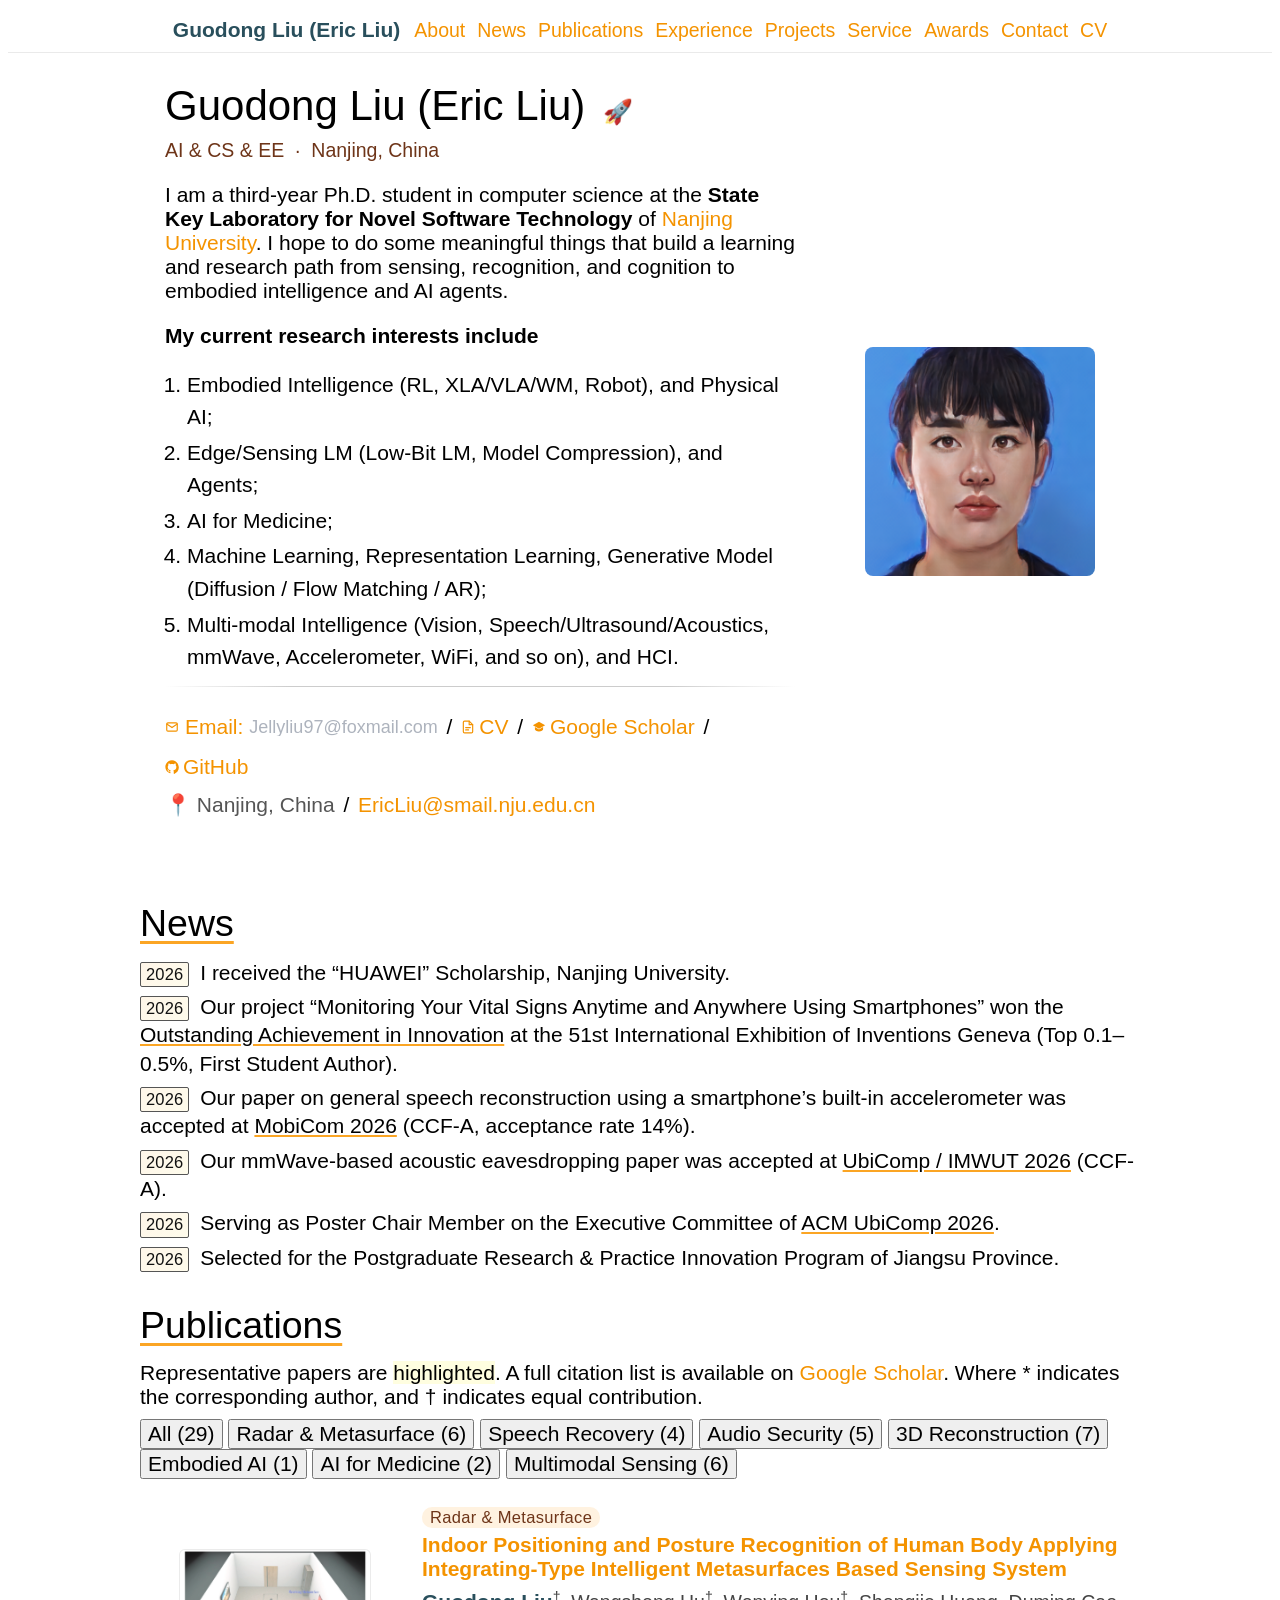
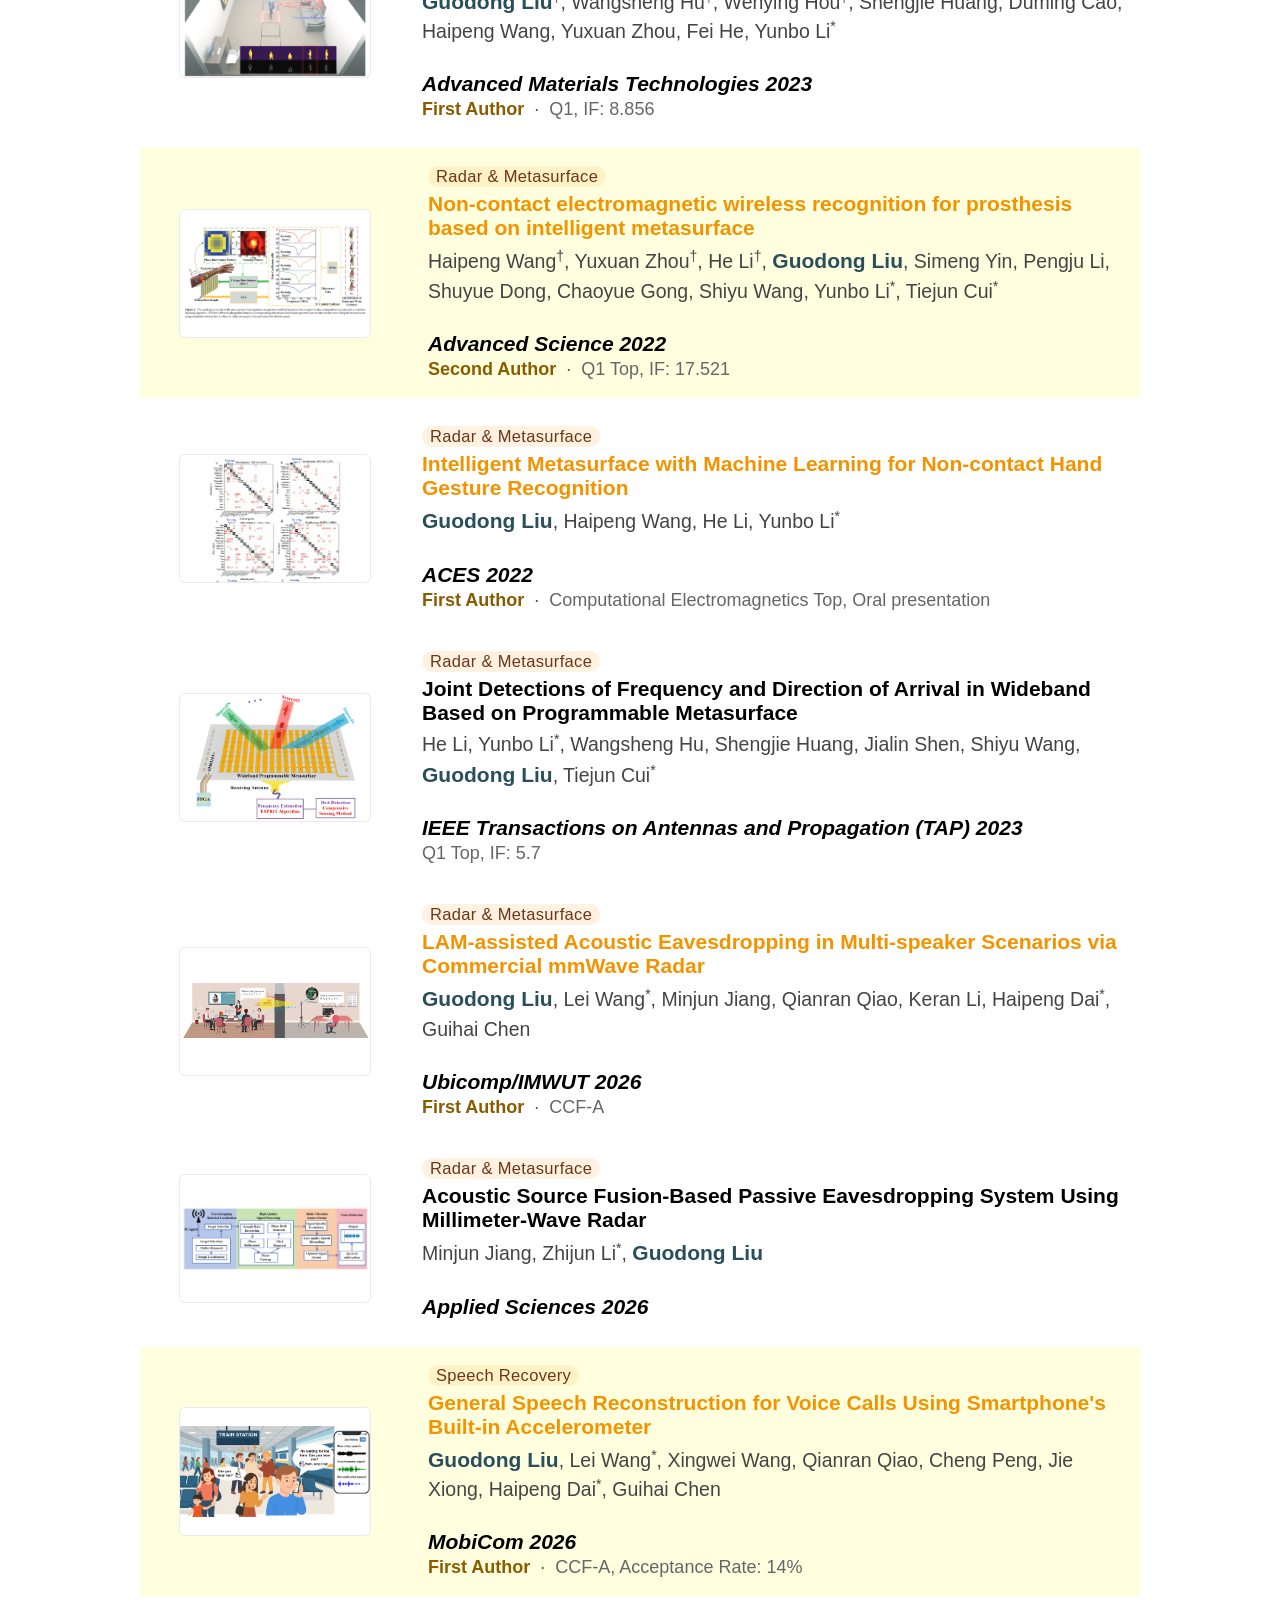
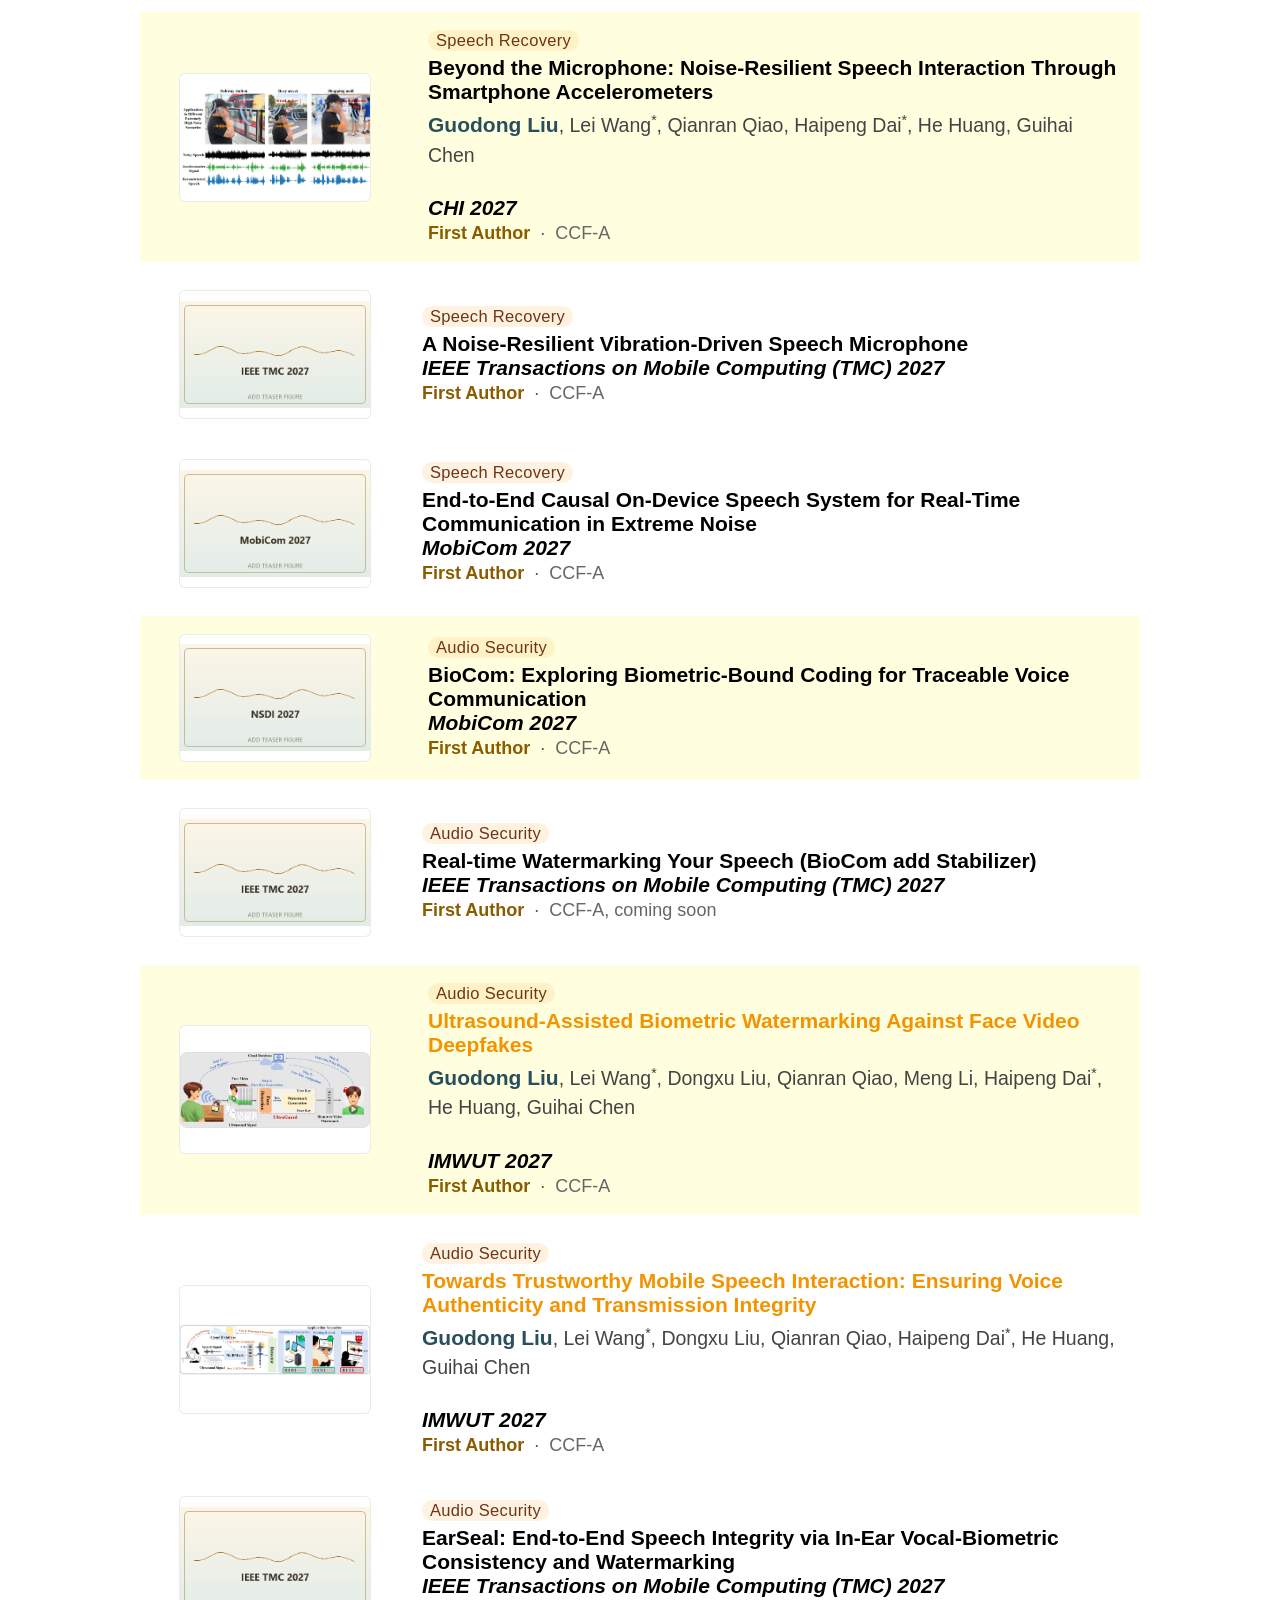
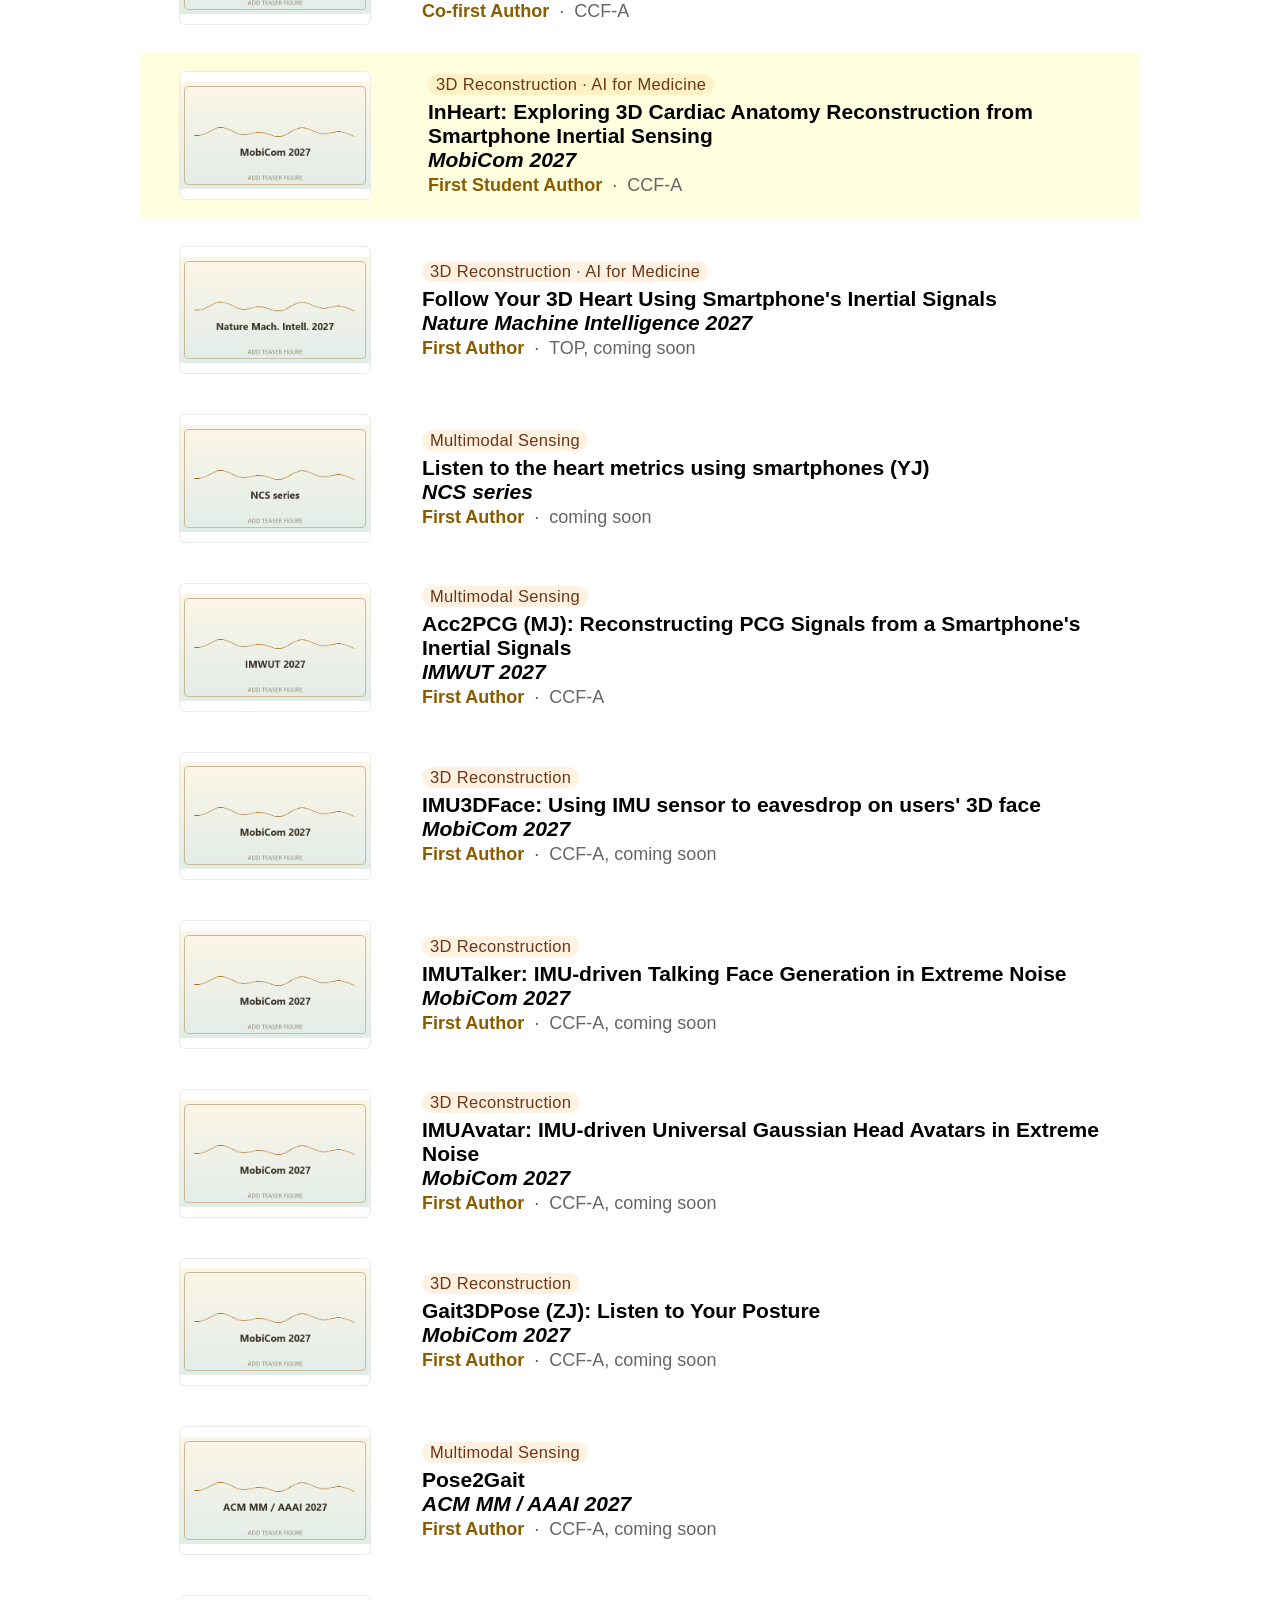
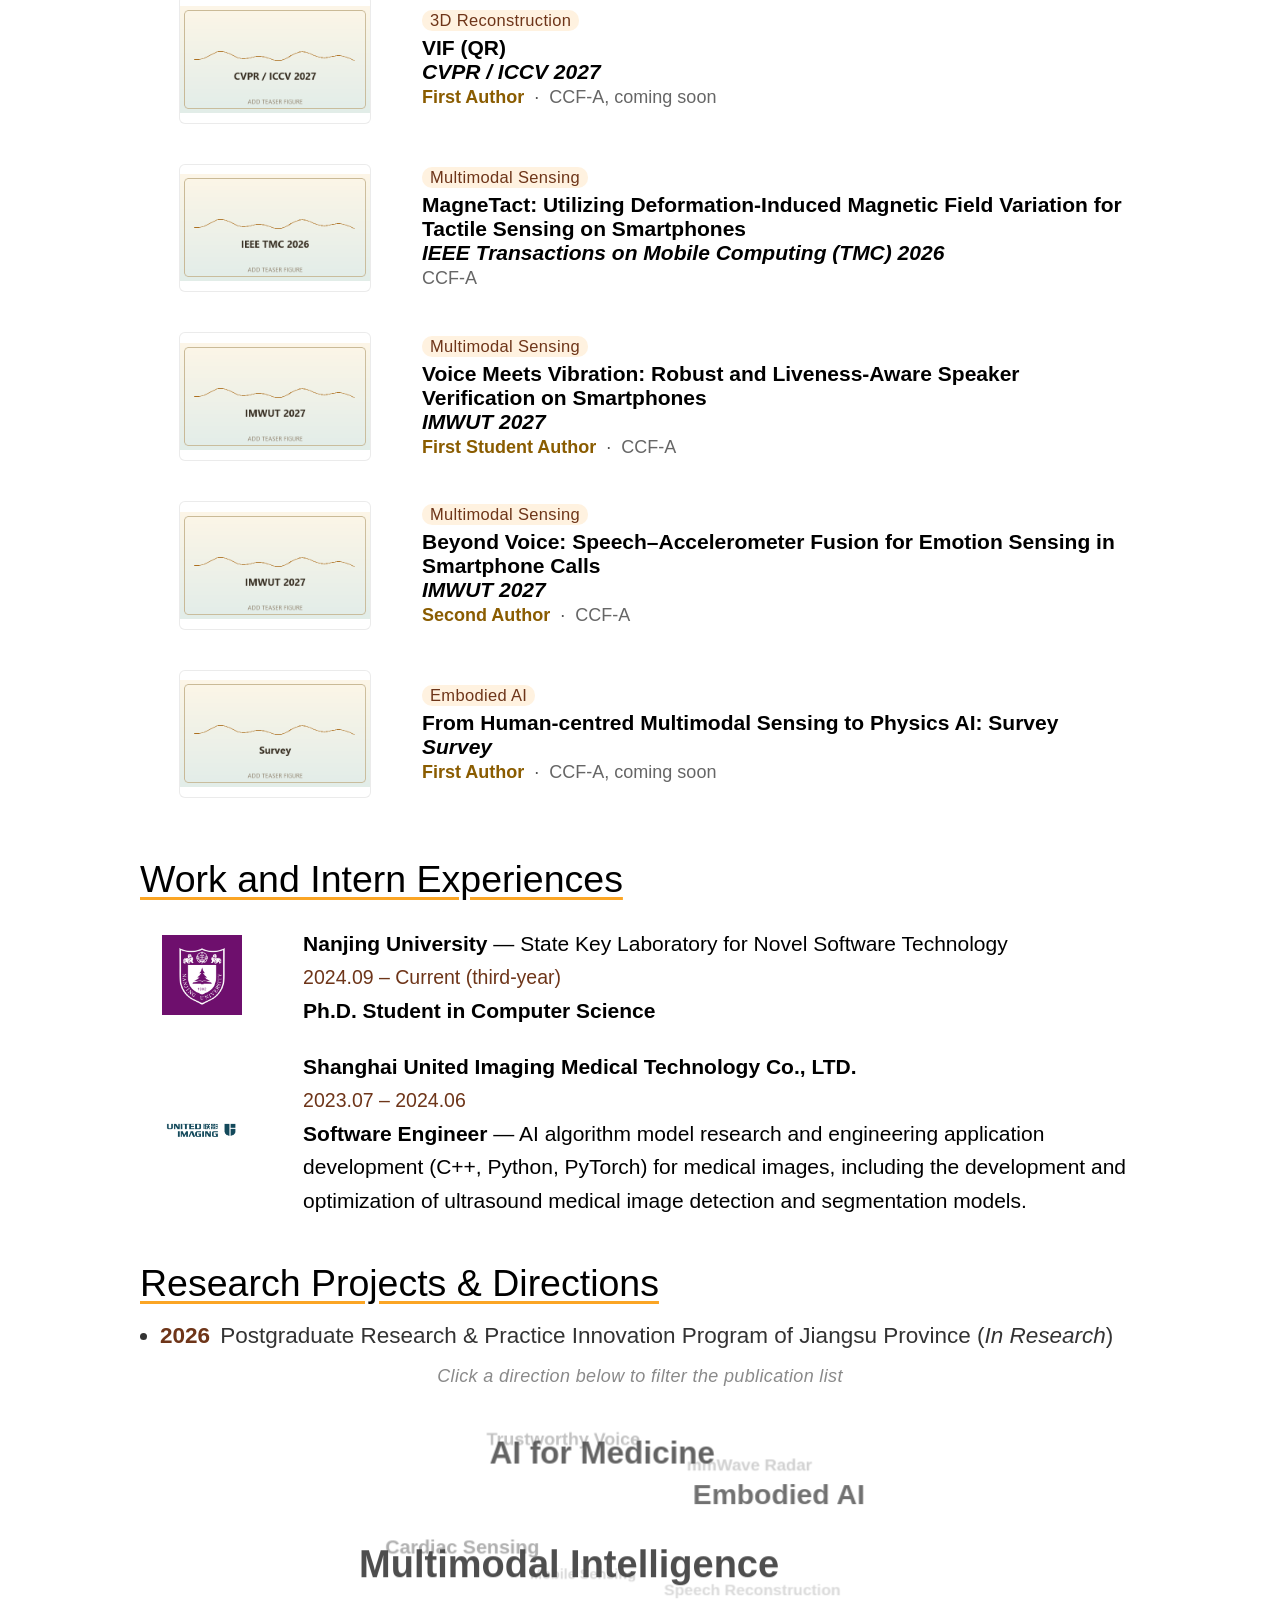
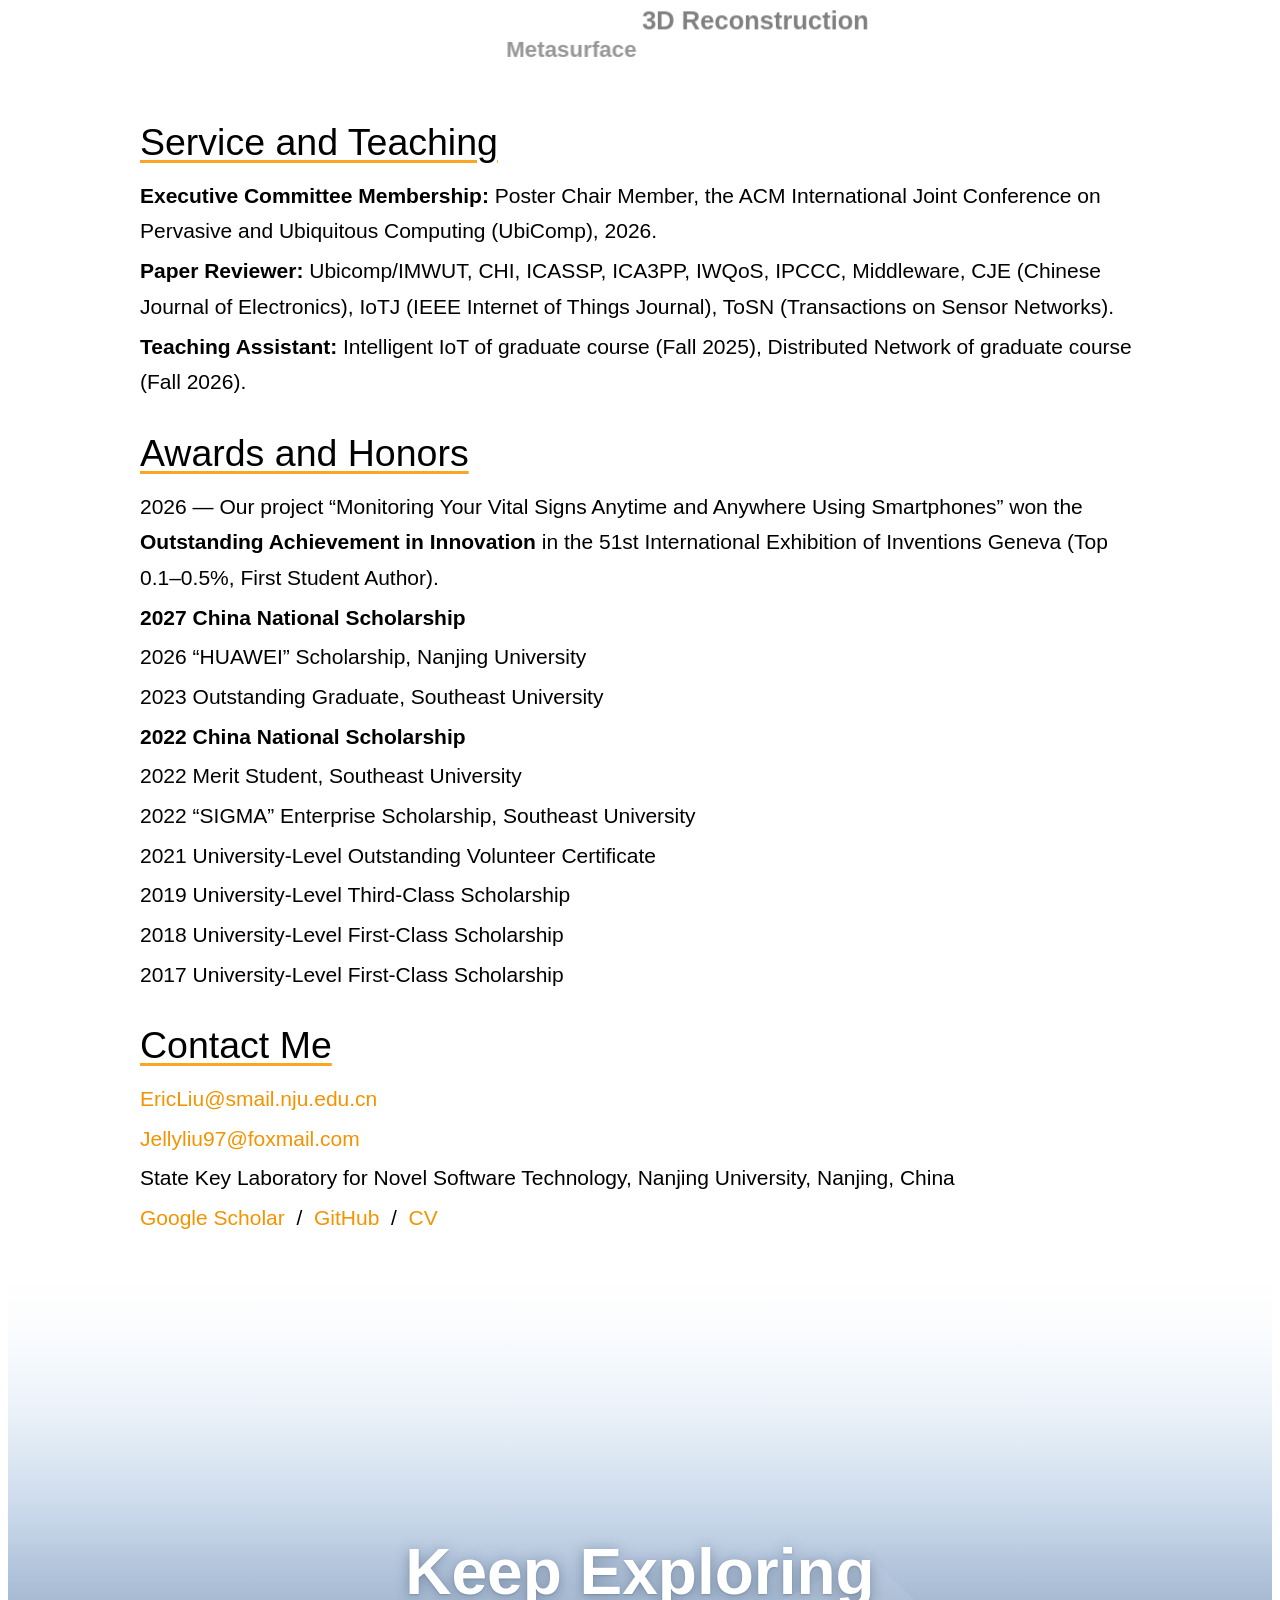
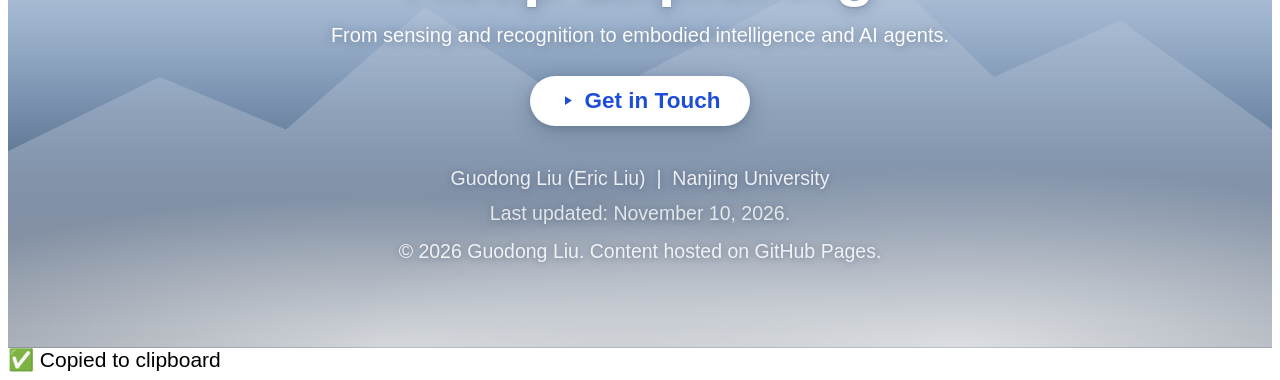
==== index.html @ 23956b38 "Update academic homepage" ====
<!DOCTYPE HTML>
<html lang="en">
<head>
  <meta http-equiv="Content-Type" content="text/html; charset=UTF-8">
  <title>Guodong Liu (Eric Liu) | Academic Homepage, Nanjing University</title>
  <meta name="author" content="Guodong Liu (Eric Liu)">
  <meta name="description" content="Guodong Liu (Eric Liu) is a Ph.D. student in computer science at the State Key Laboratory for Novel Software Technology, Nanjing University. Research on mobile and acoustic sensing, speech reconstruction, mmWave radar, trustworthy voice, embodied intelligence and AI for medicine.">
  <meta name="keywords" content="Guodong Liu, Eric Liu, Nanjing University, State Key Laboratory for Novel Software Technology, academic homepage, mobile sensing, speech reconstruction, accelerometer, mmWave radar, embodied intelligence, AI for medicine, MobiCom, UbiComp, IMWUT, CHI, NSDI">
  <meta name="robots" content="index, follow, max-image-preview:large, max-snippet:-1">
  <meta name="viewport" content="width=device-width, initial-scale=1">
  <meta name="theme-color" content="#294f5c">
  <link rel="canonical" href="https://jellyliu97.github.io/academic-homepage/">
  <!-- Search Console verification: add <meta name="google-site-verification" content="YOUR_CODE"> here. -->
  <link rel="stylesheet" type="text/css" href="stylesheet.css">
  <link rel="icon" type="image/svg+xml" href="images/favicon.svg">
  <meta property="og:type" content="profile">
  <meta property="og:site_name" content="Guodong Liu (Eric Liu) - Academic Homepage">
  <meta property="og:title" content="Guodong Liu (Eric Liu) | Academic Homepage, Nanjing University">
  <meta property="og:description" content="Ph.D. student at Nanjing University working on sensing, recognition and cognition toward embodied intelligence and AI agents.">
  <meta property="og:url" content="https://jellyliu97.github.io/academic-homepage/">
  <meta property="og:image" content="https://jellyliu97.github.io/academic-homepage/images/portrait.png">
  <meta property="og:image:alt" content="Portrait of Guodong Liu (Eric Liu)">
  <meta property="profile:first_name" content="Guodong">
  <meta property="profile:last_name" content="Liu">
  <meta name="twitter:card" content="summary_large_image">
  <meta name="twitter:title" content="Guodong Liu (Eric Liu) | Academic Homepage">
  <meta name="twitter:description" content="Ph.D. student at Nanjing University. Mobile sensing, speech reconstruction, mmWave radar, embodied intelligence and AI for medicine.">
  <meta name="twitter:image" content="https://jellyliu97.github.io/academic-homepage/images/portrait.png">
  <script type="application/ld+json">
{
  "@context": "https://schema.org",
  "@graph": [
    {
      "@type": "ProfilePage",
      "@id": "https://jellyliu97.github.io/academic-homepage/#webpage",
      "url": "https://jellyliu97.github.io/academic-homepage/",
      "name": "Guodong Liu (Eric Liu) - Academic Homepage",
      "isPartOf": {
        "@type": "WebSite",
        "@id": "https://jellyliu97.github.io/academic-homepage/#website",
        "url": "https://jellyliu97.github.io/academic-homepage/",
        "name": "Guodong Liu (Eric Liu) - Academic Homepage"
      },
      "primaryImageOfPage": {
        "@type": "ImageObject",
        "url": "https://jellyliu97.github.io/academic-homepage/images/portrait.png"
      },
      "dateModified": "2026-11-10",
      "inLanguage": "en",
      "mainEntity": {
        "@id": "https://jellyliu97.github.io/academic-homepage/#person"
      }
    },
    {
      "@type": "Person",
      "@id": "https://jellyliu97.github.io/academic-homepage/#person",
      "name": "Guodong Liu",
      "alternateName": [
        "Eric Liu",
        "Guodong Liu (Eric Liu)"
      ],
      "givenName": "Guodong",
      "familyName": "Liu",
      "jobTitle": "Ph.D. Student in Computer Science",
      "description": "Third-year Ph.D. student in computer science at the State Key Laboratory for Novel Software Technology, Nanjing University. Research spans mobile sensing, speech reconstruction, mmWave radar, embodied intelligence and AI for medicine.",
      "url": "https://jellyliu97.github.io/academic-homepage/",
      "image": "https://jellyliu97.github.io/academic-homepage/images/portrait.png",
      "email": "mailto:Jellyliu97@foxmail.com",
      "affiliation": {
        "@type": "CollegeOrUniversity",
        "name": "Nanjing University",
        "sameAs": "https://www.nju.edu.cn/",
        "department": {
          "@type": "Organization",
          "name": "State Key Laboratory for Novel Software Technology"
        }
      },
      "address": {
        "@type": "PostalAddress",
        "addressLocality": "Nanjing",
        "addressCountry": "CN"
      },
      "sameAs": [
        "https://scholar.google.com/citations?hl=zh-CN&user=ysxUnXsAAAAJ",
        "https://github.com/Jellyliu97",
        "https://jellyliu97.github.io/cv/"
      ],
      "knowsAbout": [
        "Embodied Intelligence",
        "Physical AI",
        "Edge and Sensing Language Models",
        "Model Compression",
        "AI Agents",
        "AI for Medicine",
        "Machine Learning",
        "Representation Learning",
        "Generative Models",
        "Diffusion Models",
        "Flow Matching",
        "Multimodal Intelligence",
        "Speech and Acoustic Sensing",
        "mmWave Radar",
        "Smartphone Accelerometer",
        "Human-Computer Interaction"
      ]
    }
  ]
}
  </script>
  <style>
    body, * {
      cursor: url('images/icon/cursor.png'), auto;
    }
    a, a * {
      cursor: url('images/icon/cursor-pointer.png'), pointer !important;
    }
  </style>
</head>
<body>
  <a class="skip-link" href="#about">Skip to content</a>
  <nav class="site-nav" aria-label="Main navigation">
    <div class="site-nav-inner">
      <span class="site-nav-brand">Guodong Liu (Eric Liu)</span>
      <span class="site-nav-links">
        <a href="#about">About</a>
        <a href="#news">News</a>
        <a href="#publications">Publications</a>
        <a href="#experience">Experience</a>
        <a href="#projects">Projects</a>
        <a href="#service">Service</a>
        <a href="#awards">Awards</a>
        <a href="#contact">Contact</a>
        <a href="https://jellyliu97.github.io/cv/" target="_blank" rel="noopener">CV</a>
      </span>
    </div>
  </nav>

  <table id="about" class="page-section" style="width:100%;max-width:var(--page-width);border:0px;border-spacing:0px;border-collapse:separate;margin-right:auto;margin-left:auto;"><tbody>
    <tr style="padding:0px">
      <td style="padding:0px">
        <table style="width:100%;border:0px;border-spacing:0px;border-collapse:separate;margin-right:auto;margin-left:auto;"><tbody>
          <tr style="padding:0px">
            <td style="padding:2.5%;width:68%;vertical-align:middle">
                            <h1 class="profile-name"><name>Guodong Liu (Eric Liu) <span id="astronaut-btn" class="copy-bio-btn" title="Copy bio" aria-label="Copy bio">&#128640;</span></name></h1>
              <p class="profile-tagline">AI &amp; CS &amp; EE &nbsp;&middot;&nbsp; Nanjing, China</p>
<p>
                I am a third-year Ph.D. student in computer science at the
                <strong>State Key Laboratory for Novel Software Technology</strong> of
                <a href="https://www.nju.edu.cn/" target="_blank" rel="noopener">Nanjing University</a>.
                I hope to do some meaningful things that build a learning and research path from
                sensing, recognition, and cognition to embodied intelligence and AI agents.
              </p>
              <p><strong>My current research interests include</strong></p>
              <ol class="interests-list">
              <li>Embodied Intelligence (RL, XLA/VLA/WM, Robot), and Physical AI;</li>
              <li>Edge/Sensing LM (Low-Bit LM, Model Compression), and Agents;</li>
              <li>AI for Medicine;</li>
              <li>Machine Learning, Representation Learning, Generative Model (Diffusion / Flow Matching / AR);</li>
              <li>Multi-modal Intelligence (Vision, Speech/Ultrasound/Acoustics, mmWave, Accelerometer, WiFi, and so on), and HCI.</li>
              </ol>
              <div class="profile-divider"></div>
              <p class="contact-links">
                <span class="contact-line">
                  <a href="mailto:Jellyliu97@foxmail.com" id="email-copy" class="email-link" title="Click to copy email">
                  <svg aria-hidden="true" viewBox="0 0 24 24" fill="none" stroke="currentColor" stroke-width="2" stroke-linecap="round" stroke-linejoin="round"><rect x="3" y="5" width="18" height="14" rx="2"></rect><path d="m3 7 9 6 9-6"></path></svg>
                  Email: <span class="contact-sub">Jellyliu97@foxmail.com</span>
                </a> &nbsp;/&nbsp; <a href="https://jellyliu97.github.io/cv/" target="_blank" rel="noopener" title="Curriculum Vitae">
                  <svg aria-hidden="true" viewBox="0 0 24 24" fill="none" stroke="currentColor" stroke-width="2" stroke-linecap="round" stroke-linejoin="round"><path d="M14 2H6a2 2 0 0 0-2 2v16a2 2 0 0 0 2 2h12a2 2 0 0 0 2-2V8Z"></path><path d="M14 2v6h6"></path><path d="M8 13h8"></path><path d="M8 17h5"></path></svg>
                  CV
                </a> &nbsp;/&nbsp; <a href="https://scholar.google.com/citations?hl=zh-CN&amp;user=ysxUnXsAAAAJ" target="_blank" rel="noopener" title="Google Scholar">
                  <svg aria-hidden="true" viewBox="0 0 24 24" fill="currentColor"><path d="M12 3 1.5 9 12 15 22.5 9 12 3Z"></path><path d="M5 12.1v4.2c0 1.2 3.1 3.2 7 3.2s7-2 7-3.2v-4.2l-7 4-7-4Z"></path></svg>
                  Google Scholar
                </a> &nbsp;/&nbsp; <a href="https://github.com/Jellyliu97" target="_blank" rel="noopener" title="GitHub">
                  <svg aria-hidden="true" viewBox="0 0 24 24" fill="currentColor"><path d="M12 .5C5.7.5.6 5.6.6 11.9c0 5 3.3 9.3 7.9 10.8.6.1.8-.3.8-.6v-2c-3.2.7-3.9-1.4-3.9-1.4-.5-1.3-1.3-1.7-1.3-1.7-1.1-.7.1-.7.1-.7 1.2.1 1.8 1.2 1.8 1.2 1 .1.5 2.7 3.2 1.9.1-.8.4-1.3.8-1.6-2.6-.3-5.3-1.3-5.3-5.7 0-1.3.5-2.3 1.2-3.1-.1-.3-.5-1.6.1-3.1 0 0 1-.3 3.2 1.2.9-.3 1.9-.4 2.9-.4s2 .1 2.9.4c2.2-1.5 3.2-1.2 3.2-1.2.6 1.5.2 2.8.1 3.1.8.9 1.2 1.8 1.2 3.1 0 4.4-2.7 5.4-5.3 5.7.4.4.8 1.1.8 2.2v3.2c0 .3.2.7.8.6 4.6-1.5 7.9-5.8 7.9-10.8C23.4 5.6 18.3.5 12 .5Z"></path></svg>
                  GitHub
                </a>
                </span>
                <span class="contact-line">
                  <span class="contact-plain">&#128205; Nanjing, China</span> &nbsp;/&nbsp;
                  <a href="mailto:EricLiu@smail.nju.edu.cn">EricLiu@smail.nju.edu.cn</a>
                </span>
              </p>
            </td>
            <td style="padding:2.5%;width:40%;max-width:40%">
              <img class="profile-photo" style="width:85%;max-width:85%;border-radius:8px;"
                   alt="Portrait of Guodong Liu (Eric Liu)" src="images/portrait.png">
            </td>
          </tr>
        </tbody></table>

        <section id="news" class="page-section">
          <h2 class="section-heading">News</h2>
          <ul class="news-plain">
              <li class="news-entry"><span class="news-date-badge">2026</span> I received the &ldquo;HUAWEI&rdquo; Scholarship, Nanjing University.</li>
              <li class="news-entry"><span class="news-date-badge">2026</span> Our project &ldquo;Monitoring Your Vital Signs Anytime and Anywhere Using Smartphones&rdquo; won the <span class="news-highlight">Outstanding Achievement in Innovation</span> at the 51st International Exhibition of Inventions Geneva (Top 0.1&ndash;0.5%, First Student Author).</li>
              <li class="news-entry"><span class="news-date-badge">2026</span> Our paper on general speech reconstruction using a smartphone&rsquo;s built-in accelerometer was accepted at <span class="news-highlight">MobiCom 2026</span> (CCF-A, acceptance rate 14%).</li>
              <li class="news-entry"><span class="news-date-badge">2026</span> Our mmWave-based acoustic eavesdropping paper was accepted at <span class="news-highlight">UbiComp / IMWUT 2026</span> (CCF-A).</li>
              <li class="news-entry"><span class="news-date-badge">2026</span> Serving as Poster Chair Member on the Executive Committee of <span class="news-highlight">ACM UbiComp 2026</span>.</li>
              <li class="news-entry"><span class="news-date-badge">2026</span> Selected for the Postgraduate Research &amp; Practice Innovation Program of Jiangsu Province.</li>
          </ul>
        </section>

        <section id="publications" class="page-section">
          <h2 class="section-heading">Publications</h2>
          <p>Representative papers are
             <span style="background-color: #FFFEE0;">highlighted</span>.
             A full citation list is available on
             <a href="https://scholar.google.com/citations?hl=zh-CN&amp;user=ysxUnXsAAAAJ" target="_blank" rel="noopener">Google Scholar</a>.
             Where * indicates the corresponding author, and † indicates equal contribution.
             </p>
          <div class="tag-filter" id="tagFilter">
            <button class="tag-btn active" data-tag="all">All</button>
            <button class="tag-btn" data-tag="radar">Radar &amp; Metasurface</button>
            <button class="tag-btn" data-tag="speech">Speech Recovery</button>
            <button class="tag-btn" data-tag="security">Audio Security</button>
            <button class="tag-btn" data-tag="recon3d">3D Reconstruction</button>
            <button class="tag-btn" data-tag="embodied">Embodied AI</button>
            <button class="tag-btn" data-tag="medical">AI for Medicine</button>
            <button class="tag-btn" data-tag="sensing">Multimodal Sensing</button>
          </div>
          <table class="publications-table" style="width:100%;border:0px;border-spacing:0 16px;border-collapse:separate;margin-right:auto;margin-left:auto;"><tbody>
          <tr id="pub-admt2023-metasureface" data-tags="radar">
            <td class="pub-figure" style="padding:12px;width:27%;vertical-align:middle">
              <img class="pub-thumb" src="images/paper/admt2023-metasureface.png" width="155"
                   alt="Teaser figure placeholder for Adv. Mater. Technol. 2023" loading="lazy">
            </td>
            <td style="padding:12px;width:73%;vertical-align:middle">
              <span class="pub-topic">Radar &amp; Metasurface</span>
              <a href="https://doi.org/10.1002/admt.202301006" target="_blank" rel="noopener"><papertitle>Indoor Positioning and Posture Recognition of Human Body Applying Integrating-Type Intelligent Metasurfaces Based Sensing System</papertitle></a>
              <div class="pub-authors"><strong>Guodong Liu</strong><sup>†</sup>, Wangsheng Hu<sup>†</sup>, Wenying Hou<sup>†</sup>, Shengjie Huang, Duming Cao, Haipeng Wang, Yuxuan Zhou, Fei He, Yunbo Li<sup>*</sup></div>
              <br>
              <em><strong>Advanced Materials Technologies 2023</strong></em>
              <br>
              <span class="pub-meta"><span class="pub-role">First Author</span> &nbsp;&middot;&nbsp; <span class="pub-note">Q1, IF: 8.856</span></span>
              
            </td>
          </tr>
          <tr id="pub-advs2022-prosthesis" class="pub-featured" data-tags="radar" style="background-color: lightyellow;">
            <td class="pub-figure" style="padding:18px;width:27%;vertical-align:middle">
              <img class="pub-thumb" src="images/paper/advs2022-prosthesis.png" width="190"
                   alt="Teaser figure placeholder for Advanced Science 2022" loading="lazy">
            </td>
            <td style="padding:18px;width:73%;vertical-align:middle">
              <span class="pub-topic">Radar &amp; Metasurface</span>
              <a href="https://doi.org/10.1002/advs.202105056" target="_blank" rel="noopener"><papertitle>Non-contact electromagnetic wireless recognition for prosthesis based on intelligent metasurface</papertitle></a>
              <div class="pub-authors">Haipeng Wang<sup>†</sup>, Yuxuan Zhou<sup>†</sup>, He Li<sup>†</sup>, <strong>Guodong Liu</strong>, Simeng Yin, Pengju Li, Shuyue Dong, Chaoyue Gong, Shiyu Wang, Yunbo Li<sup>*</sup>, Tiejun Cui<sup>*</sup></div>
              <br>
              <em><strong>Advanced Science 2022</strong></em>
              <br>
              <span class="pub-meta"><span class="pub-role">Second Author</span> &nbsp;&middot;&nbsp; <span class="pub-note">Q1 Top, IF: 17.521</span></span>
              
            </td>
          </tr>
          <tr id="pub-aces2022-gesture" data-tags="radar">
            <td class="pub-figure" style="padding:12px;width:27%;vertical-align:middle">
              <img class="pub-thumb" src="images/paper/aces2022-gesture.png" width="155"
                   alt="Teaser figure placeholder for ACES 2022" loading="lazy">
            </td>
            <td style="padding:12px;width:73%;vertical-align:middle">
              <span class="pub-topic">Radar &amp; Metasurface</span>
              <a href="https://ieeexplore.ieee.org/abstract/document/10065349" target="_blank" rel="noopener"><papertitle>Intelligent Metasurface with Machine Learning for Non-contact Hand Gesture Recognition</papertitle></a>
              <div class="pub-authors"><strong>Guodong Liu</strong>, Haipeng Wang, He Li, Yunbo Li<sup>*</sup></div>
              <br>
              <em><strong>ACES 2022</strong></em>
              <br>
              <span class="pub-meta"><span class="pub-role">First Author</span> &nbsp;&middot;&nbsp; <span class="pub-note">Computational Electromagnetics Top, Oral presentation</span></span>
              
            </td>
          </tr>
          <tr id="pub-tap2023-doa" data-tags="radar">
            <td class="pub-figure" style="padding:12px;width:27%;vertical-align:middle">
              <img class="pub-thumb" src="images/paper/tap2023-doa.png" width="155"
                   alt="Teaser figure placeholder for IEEE TAP 2023" loading="lazy">
            </td>
            <td style="padding:12px;width:73%;vertical-align:middle">
              <span class="pub-topic">Radar &amp; Metasurface</span>
              <papertitle>Joint Detections of Frequency and Direction of Arrival in Wideband Based on Programmable Metasurface</papertitle>
              <div class="pub-authors">He Li, Yunbo Li<sup>*</sup>, Wangsheng Hu, Shengjie Huang, Jialin Shen, Shiyu Wang, <strong>Guodong Liu</strong>, Tiejun Cui<sup>*</sup></div>
              <br>
              <em><strong>IEEE Transactions on Antennas and Propagation (TAP) 2023</strong></em>
              <br>
              <span class="pub-meta"><span class="pub-note">Q1 Top, IF: 5.7</span></span>
              
            </td>
          </tr>
          <tr id="pub-ubicomp2026-lam" data-tags="radar">
            <td class="pub-figure" style="padding:12px;width:27%;vertical-align:middle">
              <img class="pub-thumb" src="images/paper/ubicomp2026-lam.png" width="155"
                   alt="Teaser figure placeholder for Ubicomp / IMWUT 2026" loading="lazy">
            </td>
            <td style="padding:12px;width:73%;vertical-align:middle">
              <span class="pub-topic">Radar &amp; Metasurface</span>
              <a href="https://dl.acm.org/doi/abs/10.1145/3789687" target="_blank" rel="noopener"><papertitle>LAM-assisted Acoustic Eavesdropping in Multi-speaker Scenarios via Commercial mmWave Radar</papertitle></a>
              <div class="pub-authors"><strong>Guodong Liu</strong>, Lei Wang<sup>*</sup>, Minjun Jiang, Qianran Qiao, Keran Li, Haipeng Dai<sup>*</sup>, Guihai Chen</div>
              <br>
              <em><strong>Ubicomp/IMWUT 2026</strong></em>
              <br>
              <span class="pub-meta"><span class="pub-role">First Author</span> &nbsp;&middot;&nbsp; <span class="pub-note">CCF-A</span></span>
              
            </td>
          </tr>
          <tr id="pub-appsci2026-fusion" data-tags="radar">
            <td class="pub-figure" style="padding:12px;width:27%;vertical-align:middle">
              <img class="pub-thumb" src="images/paper/appsci2026-fusion.png" width="155"
                   alt="Teaser figure placeholder for Applied Sciences 2026" loading="lazy">
            </td>
            <td style="padding:12px;width:73%;vertical-align:middle">
              <span class="pub-topic">Radar &amp; Metasurface</span>
              <papertitle>Acoustic Source Fusion-Based Passive Eavesdropping System Using Millimeter-Wave Radar</papertitle>
              <div class="pub-authors">Minjun Jiang, Zhijun Li<sup>*</sup>, <strong>Guodong Liu</strong></div>
              <br>
              <em><strong>Applied Sciences 2026</strong></em>
              <br>
              <span class="pub-meta"></span>
              
            </td>
          </tr>
          <tr id="pub-mobicom2026-accspeech" class="pub-featured" data-tags="speech" style="background-color: lightyellow;">
            <td class="pub-figure" style="padding:18px;width:27%;vertical-align:middle">
              <img class="pub-thumb" src="images/paper/mobicom2026-accspeech.png" width="190"
                   alt="Teaser figure placeholder for MobiCom 2026" loading="lazy">
            </td>
            <td style="padding:18px;width:73%;vertical-align:middle">
              <span class="pub-topic">Speech Recovery</span>
              <a href="https://dl.acm.org/doi/abs/10.1145/3795866.3844493" target="_blank" rel="noopener"><papertitle>General Speech Reconstruction for Voice Calls Using Smartphone's Built-in Accelerometer</papertitle></a>
              <div class="pub-authors"><strong>Guodong Liu</strong>, Lei Wang<sup>*</sup>, Xingwei Wang, Qianran Qiao, Cheng Peng, Jie Xiong, Haipeng Dai<sup>*</sup>, Guihai Chen</div>
              <br>
              <em><strong>MobiCom 2026</strong></em>
              <br>
              <span class="pub-meta"><span class="pub-role">First Author</span> &nbsp;&middot;&nbsp; <span class="pub-note">CCF-A, Acceptance Rate: 14%</span></span>
              
            </td>
          </tr>
          <tr id="pub-chi2027-beyondmic" class="pub-featured" data-tags="speech" style="background-color: lightyellow;">
            <td class="pub-figure" style="padding:18px;width:27%;vertical-align:middle">
              <img class="pub-thumb" src="images/paper/chi2027-beyondmic.png" width="190"
                   alt="Teaser figure placeholder for CHI 2027" loading="lazy">
            </td>
            <td style="padding:18px;width:73%;vertical-align:middle">
              <span class="pub-topic">Speech Recovery</span>
              <papertitle>Beyond the Microphone: Noise-Resilient Speech Interaction Through Smartphone Accelerometers</papertitle>
              <div class="pub-authors"><strong>Guodong Liu</strong>, Lei Wang<sup>*</sup>, Qianran Qiao,  Haipeng Dai<sup>*</sup>, He Huang, Guihai Chen</div>
              <br>
              <em><strong>CHI 2027</strong></em>
              <br>
              <span class="pub-meta"><span class="pub-role">First Author</span> &nbsp;&middot;&nbsp; <span class="pub-note">CCF-A</span></span>
              
            </td>
          </tr>
          <tr id="pub-tmc2027-vibmic" data-tags="speech">
            <td class="pub-figure" style="padding:12px;width:27%;vertical-align:middle">
              <img class="pub-thumb" src="images/paper/tmc2027-vibmic.png" width="155"
                   alt="Teaser figure placeholder for IEEE TMC 2027" loading="lazy">
            </td>
            <td style="padding:12px;width:73%;vertical-align:middle">
              <span class="pub-topic">Speech Recovery</span>
              <papertitle>A Noise-Resilient Vibration-Driven Speech Microphone</papertitle>
              <br>
              <em><strong>IEEE Transactions on Mobile Computing (TMC) 2027</strong></em>
              <br>
              <span class="pub-meta"><span class="pub-role">First Author</span> &nbsp;&middot;&nbsp; <span class="pub-note">CCF-A</span></span>
              
            </td>
          </tr>
          <tr id="pub-mobicom2027-e2e" data-tags="speech">
            <td class="pub-figure" style="padding:12px;width:27%;vertical-align:middle">
              <img class="pub-thumb" src="images/paper/mobicom2027-e2e.png" width="155"
                   alt="Teaser figure placeholder for MobiCom 2027" loading="lazy">
            </td>
            <td style="padding:12px;width:73%;vertical-align:middle">
              <span class="pub-topic">Speech Recovery</span>
              <papertitle>End-to-End Causal On-Device Speech System for Real-Time Communication in Extreme Noise</papertitle>
              <br>
              <em><strong>MobiCom 2027</strong></em>
              <br>
              <span class="pub-meta"><span class="pub-role">First Author</span> &nbsp;&middot;&nbsp; <span class="pub-note">CCF-A</span></span>
              
            </td>
          </tr>
          <tr id="pub-biocom" class="pub-featured" data-tags="security" style="background-color: lightyellow;">
            <td class="pub-figure" style="padding:18px;width:27%;vertical-align:middle">
              <img class="pub-thumb" src="images/paper/biocom.png" width="190"
                   alt="Teaser figure placeholder for MobiCom 2027" loading="lazy">
            </td>
            <td style="padding:18px;width:73%;vertical-align:middle">
              <span class="pub-topic">Audio Security</span>
              <papertitle>BioCom: Exploring Biometric-Bound Coding for Traceable Voice Communication</papertitle>
              <br>
              <em><strong>MobiCom 2027</strong></em>
              <br>
              <span class="pub-meta"><span class="pub-role">First Author</span> &nbsp;&middot;&nbsp; <span class="pub-note">CCF-A</span></span>
              
            </td>
          </tr>
          <tr id="pub-tmc2027-watermark" data-tags="security">
            <td class="pub-figure" style="padding:12px;width:27%;vertical-align:middle">
              <img class="pub-thumb" src="images/paper/tmc2027-watermark.png" width="155"
                   alt="Teaser figure placeholder for IEEE TMC 2027" loading="lazy">
            </td>
            <td style="padding:12px;width:73%;vertical-align:middle">
              <span class="pub-topic">Audio Security</span>
              <papertitle>Real-time Watermarking Your Speech (BioCom add Stabilizer)</papertitle>
              <br>
              <em><strong>IEEE Transactions on Mobile Computing (TMC) 2027</strong></em>
              <br>
              <span class="pub-meta"><span class="pub-role">First Author</span> &nbsp;&middot;&nbsp; <span class="pub-note">CCF-A, coming soon</span></span>
              
            </td>
          </tr>
          <tr id="pub-imwut2027-deepfake" class="pub-featured" data-tags="security" style="background-color: lightyellow;">
            <td class="pub-figure" style="padding:18px;width:27%;vertical-align:middle">
              <img class="pub-thumb" src="images/paper/imwut2027-deepfake.png" width="190"
                   alt="Teaser figure placeholder for IMWUT 2027" loading="lazy">
            </td>
            <td style="padding:18px;width:73%;vertical-align:middle">
              <span class="pub-topic">Audio Security</span>
              <a href="https://arxiv.org/abs/2611.11800" target="_blank" rel="noopener"><papertitle>Ultrasound-Assisted Biometric Watermarking Against Face Video Deepfakes</papertitle></a>
              <div class="pub-authors"><strong>Guodong Liu</strong>, Lei Wang<sup>*</sup>, Dongxu Liu, Qianran Qiao, Meng Li, Haipeng Dai<sup>*</sup>, He Huang, Guihai Chen</div>
              <br>
              <em><strong>IMWUT 2027</strong></em>
              <br>
              <span class="pub-meta"><span class="pub-role">First Author</span> &nbsp;&middot;&nbsp; <span class="pub-note">CCF-A</span></span>
              
            </td>
          </tr>
          <tr id="pub-imwut2027-trustworthy" data-tags="security">
            <td class="pub-figure" style="padding:12px;width:27%;vertical-align:middle">
              <img class="pub-thumb" src="images/paper/imwut2027-trustworthy.png" width="155"
                   alt="Teaser figure placeholder for IMWUT 2027" loading="lazy">
            </td>
            <td style="padding:12px;width:73%;vertical-align:middle">
              <span class="pub-topic">Audio Security</span>
              <a href="https://arxiv.org/abs/2611.11777" target="_blank" rel="noopener"><papertitle>Towards Trustworthy Mobile Speech Interaction: Ensuring Voice Authenticity and Transmission Integrity</papertitle></a>
              <div class="pub-authors"><strong>Guodong Liu</strong>, Lei Wang<sup>*</sup>, Dongxu Liu, Qianran Qiao, Haipeng Dai<sup>*</sup>, He Huang, Guihai Chen</div>
              <br>
              <em><strong>IMWUT 2027</strong></em>
              <br>
              <span class="pub-meta"><span class="pub-role">First Author</span> &nbsp;&middot;&nbsp; <span class="pub-note">CCF-A</span></span>
              
            </td>
          </tr>
          <tr id="pub-tmc2027-earseal" data-tags="security">
            <td class="pub-figure" style="padding:12px;width:27%;vertical-align:middle">
              <img class="pub-thumb" src="images/paper/tmc2027-earseal.png" width="155"
                   alt="Teaser figure placeholder for IEEE TMC 2027" loading="lazy">
            </td>
            <td style="padding:12px;width:73%;vertical-align:middle">
              <span class="pub-topic">Audio Security</span>
              <papertitle>EarSeal: End-to-End Speech Integrity via In-Ear Vocal-Biometric Consistency and Watermarking</papertitle>
              <br>
              <em><strong>IEEE Transactions on Mobile Computing (TMC) 2027</strong></em>
              <br>
              <span class="pub-meta"><span class="pub-role">Co-first Author</span> &nbsp;&middot;&nbsp; <span class="pub-note">CCF-A</span></span>
              
            </td>
          </tr>
          <tr id="pub-mobicom2027-inheart" class="pub-featured" data-tags="recon3d,medical" style="background-color: lightyellow;">
            <td class="pub-figure" style="padding:18px;width:27%;vertical-align:middle">
              <img class="pub-thumb" src="images/paper/mobicom2027-inheart.png" width="190"
                   alt="Teaser figure placeholder for MobiCom 2027" loading="lazy">
            </td>
            <td style="padding:18px;width:73%;vertical-align:middle">
              <span class="pub-topic">3D Reconstruction · AI for Medicine</span>
              <papertitle>InHeart: Exploring 3D Cardiac Anatomy Reconstruction from Smartphone Inertial Sensing</papertitle>
              <br>
              <em><strong>MobiCom 2027</strong></em>
              <br>
              <span class="pub-meta"><span class="pub-role">First Student Author</span> &nbsp;&middot;&nbsp; <span class="pub-note">CCF-A</span></span>
              
            </td>
          </tr>
          <tr id="pub-nmi2027-heart" data-tags="recon3d,medical">
            <td class="pub-figure" style="padding:12px;width:27%;vertical-align:middle">
              <img class="pub-thumb" src="images/paper/nmi2027-heart.png" width="155"
                   alt="Teaser figure placeholder for Nature Mach. Intell. 2027" loading="lazy">
            </td>
            <td style="padding:12px;width:73%;vertical-align:middle">
              <span class="pub-topic">3D Reconstruction · AI for Medicine</span>
              <papertitle>Follow Your 3D Heart Using Smartphone's Inertial Signals</papertitle>
              <br>
              <em><strong>Nature Machine Intelligence 2027</strong></em>
              <br>
              <span class="pub-meta"><span class="pub-role">First Author</span> &nbsp;&middot;&nbsp; <span class="pub-note">TOP, coming soon</span></span>
              
            </td>
          </tr>
          <tr id="pub-ncs-heart-metrics" data-tags="sensing">
            <td class="pub-figure" style="padding:12px;width:27%;vertical-align:middle">
              <img class="pub-thumb" src="images/paper/ncs-heart-metrics.png" width="155"
                   alt="Teaser figure placeholder for NCS series" loading="lazy">
            </td>
            <td style="padding:12px;width:73%;vertical-align:middle">
              <span class="pub-topic">Multimodal Sensing</span>
              <papertitle>Listen to the heart metrics using smartphones (YJ)</papertitle>
              <br>
              <em><strong>NCS series</strong></em>
              <br>
              <span class="pub-meta"><span class="pub-role">First Author</span> &nbsp;&middot;&nbsp; <span class="pub-note">coming soon</span></span>
              
            </td>
          </tr>
          <tr id="pub-imwut2027-acc2pcg" data-tags="sensing">
            <td class="pub-figure" style="padding:12px;width:27%;vertical-align:middle">
              <img class="pub-thumb" src="images/paper/imwut2027-acc2pcg.png" width="155"
                   alt="Teaser figure placeholder for IMWUT 2027" loading="lazy">
            </td>
            <td style="padding:12px;width:73%;vertical-align:middle">
              <span class="pub-topic">Multimodal Sensing</span>
              <papertitle>Acc2PCG (MJ): Reconstructing PCG Signals from a Smartphone's Inertial Signals</papertitle>
              <br>
              <em><strong>IMWUT 2027</strong></em>
              <br>
              <span class="pub-meta"><span class="pub-role">First Author</span> &nbsp;&middot;&nbsp; <span class="pub-note">CCF-A</span></span>
              
            </td>
          </tr>
          <tr id="pub-mobicom2027-imu3dface" data-tags="recon3d">
            <td class="pub-figure" style="padding:12px;width:27%;vertical-align:middle">
              <img class="pub-thumb" src="images/paper/mobicom2027-imu3dface.png" width="155"
                   alt="Teaser figure placeholder for MobiCom 2027" loading="lazy">
            </td>
            <td style="padding:12px;width:73%;vertical-align:middle">
              <span class="pub-topic">3D Reconstruction</span>
              <papertitle>IMU3DFace: Using IMU sensor to eavesdrop on users' 3D face</papertitle>
              <br>
              <em><strong>MobiCom 2027</strong></em>
              <br>
              <span class="pub-meta"><span class="pub-role">First Author</span> &nbsp;&middot;&nbsp; <span class="pub-note">CCF-A, coming soon</span></span>
              
            </td>
          </tr>
          <tr id="pub-mobicom2027-imutalker" data-tags="recon3d">
            <td class="pub-figure" style="padding:12px;width:27%;vertical-align:middle">
              <img class="pub-thumb" src="images/paper/mobicom2027-imutalker.png" width="155"
                   alt="Teaser figure placeholder for MobiCom 2027" loading="lazy">
            </td>
            <td style="padding:12px;width:73%;vertical-align:middle">
              <span class="pub-topic">3D Reconstruction</span>
              <papertitle>IMUTalker: IMU-driven Talking Face Generation in Extreme Noise</papertitle>
              <br>
              <em><strong>MobiCom 2027</strong></em>
              <br>
              <span class="pub-meta"><span class="pub-role">First Author</span> &nbsp;&middot;&nbsp; <span class="pub-note">CCF-A, coming soon</span></span>
              
            </td>
          </tr>
          <tr id="pub-mobicom2027-imuavatar" data-tags="recon3d">
            <td class="pub-figure" style="padding:12px;width:27%;vertical-align:middle">
              <img class="pub-thumb" src="images/paper/mobicom2027-imuavatar.png" width="155"
                   alt="Teaser figure placeholder for MobiCom 2027" loading="lazy">
            </td>
            <td style="padding:12px;width:73%;vertical-align:middle">
              <span class="pub-topic">3D Reconstruction</span>
              <papertitle>IMUAvatar: IMU-driven Universal Gaussian Head Avatars in Extreme Noise</papertitle>
              <br>
              <em><strong>MobiCom 2027</strong></em>
              <br>
              <span class="pub-meta"><span class="pub-role">First Author</span> &nbsp;&middot;&nbsp; <span class="pub-note">CCF-A, coming soon</span></span>
              
            </td>
          </tr>
          <tr id="pub-mobicom2027-gait3dpose" data-tags="recon3d">
            <td class="pub-figure" style="padding:12px;width:27%;vertical-align:middle">
              <img class="pub-thumb" src="images/paper/mobicom2027-gait3dpose.png" width="155"
                   alt="Teaser figure placeholder for MobiCom 2027" loading="lazy">
            </td>
            <td style="padding:12px;width:73%;vertical-align:middle">
              <span class="pub-topic">3D Reconstruction</span>
              <papertitle>Gait3DPose (ZJ): Listen to Your Posture</papertitle>
              <br>
              <em><strong>MobiCom 2027</strong></em>
              <br>
              <span class="pub-meta"><span class="pub-role">First Author</span> &nbsp;&middot;&nbsp; <span class="pub-note">CCF-A, coming soon</span></span>
              
            </td>
          </tr>
          <tr id="pub-mm2027-pose2gait" data-tags="sensing">
            <td class="pub-figure" style="padding:12px;width:27%;vertical-align:middle">
              <img class="pub-thumb" src="images/paper/mm2027-pose2gait.png" width="155"
                   alt="Teaser figure placeholder for ACM MM / AAAI 2027" loading="lazy">
            </td>
            <td style="padding:12px;width:73%;vertical-align:middle">
              <span class="pub-topic">Multimodal Sensing</span>
              <papertitle>Pose2Gait</papertitle>
              <br>
              <em><strong>ACM MM / AAAI 2027</strong></em>
              <br>
              <span class="pub-meta"><span class="pub-role">First Author</span> &nbsp;&middot;&nbsp; <span class="pub-note">CCF-A, coming soon</span></span>
              
            </td>
          </tr>
          <tr id="pub-cvpr2027-vif" data-tags="recon3d">
            <td class="pub-figure" style="padding:12px;width:27%;vertical-align:middle">
              <img class="pub-thumb" src="images/paper/cvpr2027-vif.png" width="155"
                   alt="Teaser figure placeholder for CVPR / ICCV 2027" loading="lazy">
            </td>
            <td style="padding:12px;width:73%;vertical-align:middle">
              <span class="pub-topic">3D Reconstruction</span>
              <papertitle>VIF (QR)</papertitle>
              <br>
              <em><strong>CVPR / ICCV 2027</strong></em>
              <br>
              <span class="pub-meta"><span class="pub-role">First Author</span> &nbsp;&middot;&nbsp; <span class="pub-note">CCF-A, coming soon</span></span>
              
            </td>
          </tr>
          <tr id="pub-tmc2026-magnetact" data-tags="sensing">
            <td class="pub-figure" style="padding:12px;width:27%;vertical-align:middle">
              <img class="pub-thumb" src="images/paper/tmc2026-magnetact.png" width="155"
                   alt="Teaser figure placeholder for IEEE TMC 2026" loading="lazy">
            </td>
            <td style="padding:12px;width:73%;vertical-align:middle">
              <span class="pub-topic">Multimodal Sensing</span>
              <papertitle>MagneTact: Utilizing Deformation-Induced Magnetic Field Variation for Tactile Sensing on Smartphones</papertitle>
              <br>
              <em><strong>IEEE Transactions on Mobile Computing (TMC) 2026</strong></em>
              <br>
              <span class="pub-meta"><span class="pub-note">CCF-A</span></span>
              
            </td>
          </tr>
          <tr id="pub-imwut2027-liveness" data-tags="sensing">
            <td class="pub-figure" style="padding:12px;width:27%;vertical-align:middle">
              <img class="pub-thumb" src="images/paper/imwut2027-liveness.png" width="155"
                   alt="Teaser figure placeholder for IMWUT 2027" loading="lazy">
            </td>
            <td style="padding:12px;width:73%;vertical-align:middle">
              <span class="pub-topic">Multimodal Sensing</span>
              <papertitle>Voice Meets Vibration: Robust and Liveness-Aware Speaker Verification on Smartphones</papertitle>
              <br>
              <em><strong>IMWUT 2027</strong></em>
              <br>
              <span class="pub-meta"><span class="pub-role">First Student Author</span> &nbsp;&middot;&nbsp; <span class="pub-note">CCF-A</span></span>
              
            </td>
          </tr>
          <tr id="pub-imwut2027-emotion" data-tags="sensing">
            <td class="pub-figure" style="padding:12px;width:27%;vertical-align:middle">
              <img class="pub-thumb" src="images/paper/imwut2027-emotion.png" width="155"
                   alt="Teaser figure placeholder for IMWUT 2027" loading="lazy">
            </td>
            <td style="padding:12px;width:73%;vertical-align:middle">
              <span class="pub-topic">Multimodal Sensing</span>
              <papertitle>Beyond Voice: Speech–Accelerometer Fusion for Emotion Sensing in Smartphone Calls</papertitle>
              <br>
              <em><strong>IMWUT 2027</strong></em>
              <br>
              <span class="pub-meta"><span class="pub-role">Second Author</span> &nbsp;&middot;&nbsp; <span class="pub-note">CCF-A</span></span>
              
            </td>
          </tr>
          <tr id="pub-survey-physics-ai" data-tags="embodied">
            <td class="pub-figure" style="padding:12px;width:27%;vertical-align:middle">
              <img class="pub-thumb" src="images/paper/survey-physics-ai.png" width="155"
                   alt="Teaser figure placeholder for Survey" loading="lazy">
            </td>
            <td style="padding:12px;width:73%;vertical-align:middle">
              <span class="pub-topic">Embodied AI</span>
              <papertitle>From Human-centred Multimodal Sensing to Physics AI: Survey</papertitle>
              <br>
              <em><strong>Survey</strong></em>
              <br>
              <span class="pub-meta"><span class="pub-role">First Author</span> &nbsp;&middot;&nbsp; <span class="pub-note">CCF-A, coming soon</span></span>
              
            </td>
          </tr>
          </tbody></table>
        </section>

        <script>
          // Inject publication counts and wire the research-topic filter.
          document.addEventListener('DOMContentLoaded', function() {
            const rows = document.querySelectorAll('tr[data-tags]');
            const total = rows.length;
            document.querySelectorAll('.tag-btn').forEach(function(btn) {
              const tag = btn.dataset.tag;
              const count = tag === 'all' ? total : Array.from(rows).filter(r => r.dataset.tags.split(',').includes(tag)).length;
              btn.insertAdjacentHTML('beforeend', ' <span class="tag-count">(' + count + ')</span>');
            });
          });

          document.getElementById('tagFilter').addEventListener('click', function(e) {
            const btn = e.target.closest('.tag-btn');
            if (!btn) return;
            activateTag(btn.dataset.tag);
          });

          function activateTag(tag) {
            document.querySelectorAll('.tag-btn').forEach(b => b.classList.toggle('active', b.dataset.tag === tag));
            document.querySelectorAll('tr[data-tags]').forEach(function(row) {
              row.style.display = (tag === 'all' || row.dataset.tags.split(',').includes(tag)) ? '' : 'none';
            });
          }

          function copyText(text, event) {
            const showToast = () => {
              const toast = document.getElementById('toast');
              if (event) {
                const margin = 12;
                const x = Math.min(Math.max(event.clientX, margin), window.innerWidth - margin);
                const y = Math.min(Math.max(event.clientY, 48), window.innerHeight - margin);
                toast.style.setProperty('--toast-x', x + 'px');
                toast.style.setProperty('--toast-y', y + 'px');
              }
              toast.classList.add('show');
              setTimeout(() => toast.classList.remove('show'), 2000);
            };
            navigator.clipboard.writeText(text).then(showToast).catch(function(err) {
              console.error('Copy failed: ', err);
              const textArea = document.createElement('textarea');
              textArea.value = text;
              document.body.appendChild(textArea);
              textArea.select();
              try { document.execCommand('copy'); showToast(); } catch (e) { console.error(e); }
              document.body.removeChild(textArea);
            });
          }

          document.getElementById('astronaut-btn').addEventListener('click', function(e) {
            e.stopPropagation();
            copyText("Guodong Liu (Eric Liu) is a third-year Ph.D. student in computer science at the State Key Laboratory for Novel Software Technology, Nanjing University. His research builds a path from sensing, recognition and cognition to embodied intelligence and AI agents, spanning mobile sensing, speech reconstruction, mmWave radar, trustworthy voice, AI for medicine and multimodal intelligence.", e);
          });
          document.getElementById('email-copy').addEventListener('click', function(e) {
            e.preventDefault();
            copyText("Jellyliu97@foxmail.com", e);
          });
        </script>

        <section id="experience" class="page-section">
          <h2 class="section-heading">Work and Intern Experiences</h2>
          <table width="100%" align="center" border="0" cellpadding="10"><tbody>
            <tr>
              <td class="exp-logo" style="padding-left:20px;padding-right:20px;width:15%;vertical-align:middle">
                <img src="images/university_phd.png" width="80" alt="University emblem placeholder">
              </td>
              <td class="exp-body">
                <strong>Nanjing University</strong> &mdash; State Key Laboratory for Novel Software Technology
                <br> <span class="exp-meta">2024.09 &ndash; Current (third-year)</span>
                <br> <strong>Ph.D. Student in Computer Science</strong>
              </td>
            </tr>
            <tr>
              <td class="exp-logo" style="padding-left:20px;padding-right:20px;width:15%;vertical-align:middle">
                <img src="images/company_1.png" width="80" alt="Company emblem placeholder">
              </td>
              <td class="exp-body">
                <strong>Shanghai United Imaging Medical Technology Co., LTD.</strong>
                <br> <span class="exp-meta">2023.07 &ndash; 2024.06</span>
                <br> <strong>Software Engineer</strong> &mdash; AI algorithm model research and
                engineering application development (C++, Python, PyTorch) for medical images,
                including the development and optimization of ultrasound medical image
                detection and segmentation models.
              </td>
            </tr>
          </tbody></table>
        </section>

        <section id="projects" class="page-section">
          <h2 class="section-heading">Research Projects &amp; Directions</h2>
          <ul class="project-list">
          <li class="project-item"><span class="project-date">2026</span> Postgraduate Research &amp; Practice Innovation Program of Jiangsu Province (<em>In Research</em>)</li>
          </ul>
          <p class="cloud-hint">Click a direction below to filter the publication list</p>
          <div id="tagcloud-container">
            <p class="tagcloud-fallback">Loading research directions...</p>
          </div>
        </section>

        <script>
          (function() {
            const container = document.getElementById('tagcloud-container');
            const myProjects = [{"name": "Mobile Sensing", "tag": "sensing"}, {"name": "Speech Reconstruction", "tag": "speech"}, {"name": "mmWave Radar", "tag": "radar"}, {"name": "Trustworthy Voice", "tag": "security"}, {"name": "Cardiac Sensing", "tag": "medical"}, {"name": "Metasurface", "tag": "radar"}, {"name": "3D Reconstruction", "tag": "recon3d"}, {"name": "Embodied AI", "tag": "embodied"}, {"name": "AI for Medicine", "tag": "medical"}, {"name": "Multimodal Intelligence", "tag": "all"}];

            function initTagCloud(projects) {
              container.innerHTML = '';
              const tags = [];
              const r = Math.min(container.offsetWidth, container.offsetHeight) / 2 * 0.8;
              const stretchX = 1.5;

              projects.forEach(function(p) {
                const el = document.createElement('a');
                el.href = '#publications';
                el.className = 'tagcloud-item';
                el.textContent = p.name;
                el.style.color = '#444';
                el.addEventListener('click', function() { activateTag(p.tag); });
                container.appendChild(el);
                tags.push({ el: el, x: 0, y: 0, z: 0 });
              });

              let angleX = 0.002, angleY = 0.002, isHovering = false;
              const cx = container.offsetWidth / 2;
              const cy = container.offsetHeight / 2;
              const len = tags.length;
              for (let i = 0; i < len; i++) {
                const phi = Math.acos(-1 + (2 * i + 1) / len);
                const theta = Math.sqrt(len * Math.PI) * phi;
                tags[i].x = r * Math.cos(theta) * Math.sin(phi);
                tags[i].y = r * Math.sin(theta) * Math.sin(phi);
                tags[i].z = r * Math.cos(phi);
              }

              let animationId = null, isVisible = true;
              function rotate() {
                animationId = null;
                if (!isVisible) return;
                if (!isHovering) {
                  const cosX = Math.cos(angleX), sinX = Math.sin(angleX);
                  const cosY = Math.cos(angleY), sinY = Math.sin(angleY);
                  tags.forEach(function(tag) {
                    let y = tag.y * cosX - tag.z * sinX;
                    let z = tag.z * cosX + tag.y * sinX;
                    tag.y = y; tag.z = z;
                    let x = tag.x * cosY - z * sinY;
                    z = z * cosY + tag.x * sinY;
                    tag.x = x; tag.z = z;
                  });
                }
                tags.forEach(function(tag) {
                  const perspective = 2 * r;
                  const scale = perspective / (perspective - tag.z);
                  const alpha = (tag.z + r) / (2 * r);
                  tag.el.style.left = (cx + tag.x * stretchX) - tag.el.offsetWidth / 2 + 'px';
                  tag.el.style.top = (cy + tag.y) - tag.el.offsetHeight / 2 + 'px';
                  tag.el.style.transform = 'scale(' + scale + ')';
                  tag.el.style.opacity = Math.max(0.2, alpha);
                  tag.el.style.zIndex = Math.round(scale * 100);
                });
                animationId = requestAnimationFrame(rotate);
              }
              function setVisible(visible) {
                isVisible = visible;
                if (visible && animationId === null) animationId = requestAnimationFrame(rotate);
              }
              container.addEventListener('mouseenter', function() { isHovering = true; });
              container.addEventListener('mouseleave', function() { isHovering = false; });
              if ('IntersectionObserver' in window) {
                const observer = new IntersectionObserver(function(entries) {
                  setVisible(entries[0].isIntersecting);
                }, { rootMargin: '120px' });
                observer.observe(container);
              }
              setVisible(true);
            }
            initTagCloud(myProjects);
          })();
        </script>

        <section id="service" class="page-section">
          <h2 class="section-heading">Service and Teaching</h2>
          <ul class="detail-list">
              <li><strong>Executive Committee Membership:</strong> Poster Chair Member, the ACM International Joint Conference on Pervasive and Ubiquitous Computing (UbiComp), 2026.</li>
              <li><strong>Paper Reviewer:</strong> Ubicomp/IMWUT, CHI, ICASSP, ICA3PP, IWQoS, IPCCC, Middleware, CJE (Chinese Journal of Electronics), IoTJ (IEEE Internet of Things Journal), ToSN (Transactions on Sensor Networks).</li>
              <li><strong>Teaching Assistant:</strong> Intelligent IoT of graduate course (Fall 2025), Distributed Network of graduate course (Fall 2026).</li>
          </ul>
        </section>

        <section id="awards" class="page-section">
          <h2 class="section-heading">Awards and Honors</h2>
          <ul class="detail-list">
              <li>2026 &mdash; Our project &ldquo;Monitoring Your Vital Signs Anytime and Anywhere Using Smartphones&rdquo; won the <strong>Outstanding Achievement in Innovation</strong> in the 51st International Exhibition of Inventions Geneva (Top 0.1&ndash;0.5%, First Student Author).</li>
              <li><strong>2027 China National Scholarship</strong></li>
              <li>2026 &ldquo;HUAWEI&rdquo; Scholarship, Nanjing University</li>
              <li>2023 Outstanding Graduate, Southeast University</li>
              <li><strong>2022 China National Scholarship</strong></li>
              <li>2022 Merit Student, Southeast University</li>
              <li>2022 &ldquo;SIGMA&rdquo; Enterprise Scholarship, Southeast University</li>
              <li>2021 University-Level Outstanding Volunteer Certificate</li>
              <li>2019 University-Level Third-Class Scholarship</li>
              <li>2018 University-Level First-Class Scholarship</li>
              <li>2017 University-Level First-Class Scholarship</li>
          </ul>
        </section>

        <section id="contact" class="page-section">
          <h2 class="section-heading">Contact Me</h2>
          <ul class="detail-list">
              <li><a href="mailto:EricLiu@smail.nju.edu.cn">EricLiu@smail.nju.edu.cn</a></li>
              <li><a href="mailto:Jellyliu97@foxmail.com">Jellyliu97@foxmail.com</a></li>
              <li>State Key Laboratory for Novel Software Technology, Nanjing University, Nanjing, China</li>
              <li><a href="https://scholar.google.com/citations?hl=zh-CN&amp;user=ysxUnXsAAAAJ" target="_blank" rel="noopener">Google Scholar</a> &nbsp;/&nbsp; <a href="https://github.com/Jellyliu97" target="_blank" rel="noopener">GitHub</a> &nbsp;/&nbsp; <a href="https://jellyliu97.github.io/cv/" target="_blank" rel="noopener">CV</a></li>
          </ul>
        </section>
      </td>
    </tr>
  </tbody></table>

  <section class="mountain-footer" aria-label="Footer landscape">
    <div class="mountain-stage">
      <picture>
        <source type="image/webp" srcset="images/experience/background-960.webp 960w, images/experience/background-1440.webp 1440w, images/experience/background-1920.webp 1920w" sizes="100vw">
        <img class="mountain-img" src="images/experience/background.jpeg" alt="Snowy mountain landscape" loading="lazy" decoding="async" fetchpriority="low"
             onerror="this.style.display='none'; this.closest('picture').nextElementSibling.style.display='block';">
      </picture>
      <div class="mountain-fallback" style="display:none;"></div>
      <div class="mountain-content">
        <h2>Keep Exploring</h2>
        <p class="mountain-sub">From sensing and recognition to embodied intelligence and AI agents.</p>
        <a href="mailto:Jellyliu97@foxmail.com" class="mountain-cta">
          <svg viewBox="0 0 24 24" fill="currentColor" aria-hidden="true"><path d="M8 5v14l11-7z"/></svg>
          <span>Get in Touch</span>
        </a>
        <p class="mountain-footnote">
          <span>Guodong Liu (Eric Liu) &nbsp;|&nbsp; Nanjing University</span>
          <span class="mountain-updated">Last updated: <!-- LAST_UPDATED_START -->November 10, 2026<!-- LAST_UPDATED_END -->.</span>
          <span class="mountain-template">&copy; 2026 Guodong Liu. Content hosted on GitHub Pages.</span>
        </p>
      </div>
    </div>
  </section>

  <!-- Back to Top Button -->
  <button id="backToTop" onclick="scrollToTop()" title="Back to top">
    <svg xmlns="http://www.w3.org/2000/svg" viewBox="0 0 24 24" fill="none" stroke="currentColor" stroke-width="2.5" stroke-linecap="round" stroke-linejoin="round">
      <polyline points="18 15 12 9 6 15"/>
    </svg>
  </button>

  <div id="toast" class="toast-message">&#9989; Copied to clipboard</div>

  <script>
    (function() {
      var btn = document.getElementById('backToTop');
      var sectionNav = document.querySelector('.section-drip-nav');
      var footer = document.querySelector('.mountain-footer');
      function updateSectionNav() {
        if (!sectionNav || !footer) return;
        var footerTop = footer.getBoundingClientRect().top;
        var navBottom = sectionNav.getBoundingClientRect().bottom;
        sectionNav.classList.toggle('is-footer-visible', footerTop < navBottom + 28);
      }
      window.addEventListener('scroll', function() {
        if (window.scrollY > 300) btn.classList.add('visible');
        else btn.classList.remove('visible');
        updateSectionNav();
      });
      window.addEventListener('resize', updateSectionNav);
      updateSectionNav();
    })();
    function scrollToTop() {
      window.scrollTo({ top: 0, behavior: 'smooth' });
    }
  </script>
</body>
</html>
---- stylesheet.css ----
/* 全局字号倍率：1 = 原始大小，1.5 = 整体放大 50%。
   只影响字体，不影响容器宽度（当前 1000px）；想微调只改这一个数（如 1.4 / 1.6）。 */
:root {
  --font-scale: 1.5;          /* 字号倍率 */
  --page-width: 1000px;       /* 主容器宽度 */
  --paper-img-width: 190px;   /* 论文配图统一宽度，保证整列图片框等高 */
  --paper-img-ratio: 3 / 2;   /* 论文配图统一比例；空白处用白色填充，可改 4 / 3 或 16 / 9 */
}

/* latin-ext */
@font-face {
  font-family: 'Lato';
  font-style: italic;
  font-weight: 400;
  src: local('Lato Italic'), local('Lato-Italic'), url(https://fonts.gstatic.com/s/lato/v15/S6u8w4BMUTPHjxsAUi-qNiXg7eU0.woff2) format('woff2');
  unicode-range: U+0100-024F, U+0259, U+1E00-1EFF, U+2020, U+20A0-20AB, U+20AD-20CF, U+2113, U+2C60-2C7F, U+A720-A7FF;
}
/* latin */
@font-face {
  font-family: 'Lato';
  font-style: italic;
  font-weight: 400;
  src: local('Lato Italic'), local('Lato-Italic'), url(https://fonts.gstatic.com/s/lato/v15/S6u8w4BMUTPHjxsAXC-qNiXg7Q.woff2) format('woff2');
  unicode-range: U+0000-00FF, U+0131, U+0152-0153, U+02BB-02BC, U+02C6, U+02DA, U+02DC, U+2000-206F, U+2074, U+20AC, U+2122, U+2191, U+2193, U+2212, U+2215, U+FEFF, U+FFFD;
}
/* latin-ext */
@font-face {
  font-family: 'Lato';
  font-style: italic;
  font-weight: 700;
  src: local('Lato Bold Italic'), local('Lato-BoldItalic'), url(https://fonts.gstatic.com/s/lato/v15/S6u_w4BMUTPHjxsI5wq_FQftx9897sxZ.woff2) format('woff2');
  unicode-range: U+0100-024F, U+0259, U+1E00-1EFF, U+2020, U+20A0-20AB, U+20AD-20CF, U+2113, U+2C60-2C7F, U+A720-A7FF;
}
/* latin */
@font-face {
  font-family: 'Lato';
  font-style: italic;
  font-weight: 700;
  src: local('Lato Bold Italic'), local('Lato-BoldItalic'), url(https://fonts.gstatic.com/s/lato/v15/S6u_w4BMUTPHjxsI5wq_Gwftx9897g.woff2) format('woff2');
  unicode-range: U+0000-00FF, U+0131, U+0152-0153, U+02BB-02BC, U+02C6, U+02DA, U+02DC, U+2000-206F, U+2074, U+20AC, U+2122, U+2191, U+2193, U+2212, U+2215, U+FEFF, U+FFFD;
}
/* latin-ext */
@font-face {
  font-family: 'Lato';
  font-style: normal;
  font-weight: 400;
  src: local('Lato Regular'), local('Lato-Regular'), url(https://fonts.gstatic.com/s/lato/v15/S6uyw4BMUTPHjxAwXiWtFCfQ7A.woff2) format('woff2');
  unicode-range: U+0100-024F, U+0259, U+1E00-1EFF, U+2020, U+20A0-20AB, U+20AD-20CF, U+2113, U+2C60-2C7F, U+A720-A7FF;
}
/* latin */
@font-face {
  font-family: 'Lato';
  font-style: normal;
  font-weight: 400;
  src: local('Lato Regular'), local('Lato-Regular'), url(https://fonts.gstatic.com/s/lato/v15/S6uyw4BMUTPHjx4wXiWtFCc.woff2) format('woff2');
  unicode-range: U+0000-00FF, U+0131, U+0152-0153, U+02BB-02BC, U+02C6, U+02DA, U+02DC, U+2000-206F, U+2074, U+20AC, U+2122, U+2191, U+2193, U+2212, U+2215, U+FEFF, U+FFFD;
}
/* latin-ext */
@font-face {
  font-family: 'Lato';
  font-style: normal;
  font-weight: 700;
  src: local('Lato Bold'), local('Lato-Bold'), url(https://fonts.gstatic.com/s/lato/v15/S6u9w4BMUTPHh6UVSwaPGQ3q5d0N7w.woff2) format('woff2');
  unicode-range: U+0100-024F, U+0259, U+1E00-1EFF, U+2020, U+20A0-20AB, U+20AD-20CF, U+2113, U+2C60-2C7F, U+A720-A7FF;
}
/* latin */
@font-face {
  font-family: 'Lato';
  font-style: normal;
  font-weight: 700;
  src: local('Lato Bold'), local('Lato-Bold'), url(https://fonts.gstatic.com/s/lato/v15/S6u9w4BMUTPHh6UVSwiPGQ3q5d0.woff2) format('woff2');
  unicode-range: U+0000-00FF, U+0131, U+0152-0153, U+02BB-02BC, U+02C6, U+02DA, U+02DC, U+2000-206F, U+2074, U+20AC, U+2122, U+2191, U+2193, U+2212, U+2215, U+FEFF, U+FFFD;
}

a {
  color: #f49300;
  text-decoration: none;
}
b {
  color: #ff0000;
  text-decoration: none;
}
c {
  color: #000000;
  text-decoration: none;
}

a:focus,
a:hover {
  color: #6e3519;
  text-decoration: none;
}

a.a1 { color:rgb(222, 113, 255);}
a.a1:focus,
a.a1:hover { color:rgb(95, 23, 110);
  text-decoration: none;}

.contact-links {
  text-align: left;
}

.contact-line {
  display: flex;
  align-items: center;
  flex-wrap: wrap;
  gap: 3px;
  line-height: 1.8;
}

.contact-links a {
  display: inline-flex;
  align-items: center;
  gap: 4px;
}

.contact-links .email-link {
  gap: 6px;
  max-width: 100%;
}

.contact-links .email-link .contact-sub {
  display: inline-block;
  max-width: 230px;
  color: #9ca3af;
  font-size: calc(12px * var(--font-scale));
  font-weight: 400;
  line-height: 1;
  white-space: nowrap;
  overflow: hidden;
  text-overflow: ellipsis;
  opacity: 0.82;
  letter-spacing: 0;
}

.contact-links .email-link:hover .contact-sub,
.contact-links .email-link:focus .contact-sub {
  color: #6b7280;
}

.contact-links svg {
  width: 14px;
  height: 14px;
  color: currentColor;
  flex-shrink: 0;
  vertical-align: -2px;
}



body,
td,
th,
tr,
p,
a {
  font-family: 'Lato', Verdana, Helvetica, sans-serif;
  font-size: calc(14px * var(--font-scale));
}

html {
  scroll-behavior: smooth;
}

.page-section {
  scroll-margin-top: 24px;
}

.section-drip-nav {
  position: fixed;
  top: 50%;
  right: 377px;
  z-index: 50;
  display: flex;
  flex-direction: column;
  gap: 18px;
  transform: translateY(-50%);
  transition: opacity 0.2s ease, visibility 0.2s ease;
}

.section-drip-nav.is-footer-visible {
  opacity: 0;
  visibility: hidden;
  pointer-events: none;
}

.section-drip-nav::before {
  content: '';
  position: absolute;
  top: 9px;
  bottom: 9px;
  left: 11px;
  width: 1px;
  background: linear-gradient(to bottom, rgba(229, 231, 235, 0), #d1d5db 12%, #d1d5db 88%, rgba(229, 231, 235, 0));
}

.section-drip-nav a {
  position: relative;
  display: inline-flex;
  align-items: center;
  min-height: 22px;
  color: #555;
  text-decoration: none;
  outline: none;
}

.section-drip-nav a::before {
  content: '';
  width: 11px;
  height: 15px;
  margin: 0 12px 0 6px;
  border: 1px solid #d1d5db;
  border-radius: 999px 999px 999px 2px;
  background: #fffdf7;
  box-shadow: 0 1px 4px rgba(0, 0, 0, 0.06);
  transform: rotate(-45deg);
  transition: background 0.18s ease, border-color 0.18s ease, transform 0.18s ease;
}

.section-drip-nav span {
  padding: 3px 8px;
  border: 1px solid transparent;
  border-radius: 4px;
  background: rgba(255, 255, 255, 0.72);
  color: #444;
  font-size: calc(12px * var(--font-scale));
  line-height: 1.2;
  white-space: nowrap;
  opacity: 0.72;
  transition: opacity 0.18s ease, color 0.18s ease, background 0.18s ease, border-color 0.18s ease;
}

.section-drip-nav a:hover::before,
.section-drip-nav a:focus::before {
  border-color: #fba524;
  background: #fff7df;
  transform: rotate(-45deg) scale(1.12);
}

.section-drip-nav a:hover span,
.section-drip-nav a:focus span {
  opacity: 1;
  color: #111;
  border-color: #e5e7eb;
  background: rgba(255, 255, 255, 0.95);
}

#awards {
  scroll-margin-top: 96px;
  scroll-margin-bottom: 220px;
}


strong {
  font-family: 'Lato', Verdana, Helvetica, sans-serif;
  font-size: calc(14px * var(--font-scale));
}

heading {
  font-family: 'Lato', Verdana, Helvetica, sans-serif;
  font-size: calc(25px * var(--font-scale));
  /*color: #313164;*/
  text-decoration: underline;
  text-decoration-style: solid;
  -webkit-text-decoration-color: #ad7020;
  text-decoration-color: #fba524; /* #ac715b; */
}

/* News Timeline */
.news-list {
  list-style: none;
  padding: 0;
  margin: 8px 0 0 0;
  position: relative;
}
/* vertical connecting line */
.news-list::before {
  content: '';
  position: absolute;
  left: 3px;
  top: 18px;
  bottom: 18px;
  width: 2px;
  background: linear-gradient(to bottom, #f3d008, #fba524);
  border-radius: 1px;
  opacity: 0.35;
}
.news-item {
  display: flex;
  align-items: flex-start;
  gap: 14px;
  padding: 10px 12px 10px 0;
  margin-bottom: 2px;
  border-radius: 10px;
  transition: background 0.2s ease, transform 0.2s ease;
  line-height: 1.65;
  position: relative;
  animation: newsSlideIn 0.4s ease both;
}
.news-item:nth-child(1) { animation-delay: 0s; }
.news-item:nth-child(2) { animation-delay: 0.08s; }
.news-item:nth-child(3) { animation-delay: 0.08s; }
.news-item:nth-child(4) { animation-delay: 0.16s; }
.news-item:nth-child(5) { animation-delay: 0.24s; }
@keyframes newsSlideIn {
  from { opacity: 0; transform: translateX(-10px); }
  to   { opacity: 1; transform: translateX(0); }
}
.news-item:hover {
  background: rgba(251, 165, 36, 0.06);
  transform: translateX(3px);
}
/* Collapse: hide items after 5th */
.news-list:not(.expanded) .news-item:nth-child(n+6) {
  display: none;
}
.news-dot {
  flex-shrink: 0;
  width: 9px;
  height: 9px;
  border-radius: 50%;
  background: #f3d008;
  margin-top: 7px;
  box-shadow: 0 0 0 3px rgba(243, 208, 8, 0.18);
  position: relative;
  z-index: 1;
  transition: transform 0.2s ease, box-shadow 0.2s ease;
}
.news-item:hover .news-dot {
  transform: scale(1.35);
  box-shadow: 0 0 0 5px rgba(243, 208, 8, 0.25);
}
.news-body {
  display: flex;
  flex-direction: column;
  gap: 2px;
}
.news-date {
  font-size: calc(12px * var(--font-scale));
  font-weight: 700;
  color: #b0a070;
  letter-spacing: 0.03em;
  font-variant-numeric: tabular-nums;
}
.news-date-badge {
  display: inline-block;
  margin-right: 5px;
  padding: 0 5px 1px;
  border: 1px solid #555;
  border-radius: 2px;
  background: linear-gradient(135deg, rgba(251, 165, 36, 0.1), rgba(243, 208, 8, 0.08));
  color: #111;
  font-size: calc(11px * var(--font-scale));
  font-weight: 400;
  line-height: 1.35;
  letter-spacing: 0.01em;
  white-space: nowrap;
}
.news-entry {
  list-style: none;
  line-height: 1.35;
}
#news p {
  margin: 3px 0;
}
#news p.news-first-entry {
  margin-top: 1em;
}
#news {
  margin-bottom: 24px;
}
.news-highlight {
  text-decoration: underline;
  text-decoration-style: solid;
  -webkit-text-decoration-color: #ad7020;
  text-decoration-color: #fba524;
}
.news-text {
  font-size: calc(14px * var(--font-scale));
  color: #333;
}
.news-text .venue {
  font-weight: 700;
  color: #b47a00;
  background: linear-gradient(135deg, rgba(251, 165, 36, 0.12), rgba(243, 208, 8, 0.12));
  padding: 1px 8px;
  border-radius: 4px;
  font-size: calc(13px * var(--font-scale));
  letter-spacing: 0.03em;
  white-space: nowrap;
}
/* Show more / less toggle */
.news-toggle {
  display: none;
  background: none;
  border: none;
  color: #b47a00;
  font-size: calc(13px * var(--font-scale));
  cursor: pointer;
  padding: 6px 0 2px 23px;
  font-family: inherit;
  transition: color 0.2s;
}
.news-toggle:hover {
  color: #8a5c00;
}
.news-toggle.visible {
  display: block;
}

heading2 {
  font-family: 'Lato', Verdana, Helvetica, sans-serif;
  font-size: calc(25px * var(--font-scale));
  /*color: #313164;*/
  -webkit-text-decoration-color: #ad7020;
  text-decoration-color: #fba524; /* #ac715b; */
}

papertitle {
  font-family: 'Lato', Verdana, Helvetica, sans-serif;
  font-size: calc(14px * var(--font-scale));
  font-weight: 700
}

.publication-authors-shell {
  position: relative;
  padding-right: 24px;
  line-height: 1.5;
}

.publication-authors-shell:not(.expanded) .publication-authors {
  display: -webkit-box;
  -webkit-box-orient: vertical;
  -webkit-line-clamp: 1;
  line-clamp: 1;
  overflow: hidden;
}

.publication-authors-toggle {
  position: absolute;
  top: 0;
  right: 0;
  width: 22px;
  height: 22px;
  padding: 0;
  border: 0;
  background: transparent;
  color: #6e3519;
  font-size: calc(11px * var(--font-scale));
  line-height: 22px;
  text-align: center;
  cursor: url('images/icon/cursor-pointer.png'), pointer;
}

.publication-authors-toggle:hover,
.publication-authors-toggle:focus-visible {
  color: #f49300;
  outline: none;
}

name {
  font-family: 'Lato', Verdana, Helvetica, sans-serif;
  font-size: calc(28px * var(--font-scale));
}

abs {
  font-family: 'Lato', Verdana, Helvetica, sans-serif;
  font-size: calc(14px * var(--font-scale));
  color:
  	#EB6400;
}
.one {
  width: 160px;
  height: 160px;
  position: relative;
}

.two {
  width: 160px;
  height: 160px;
  position: absolute;
  transition: opacity .2s ease-in-out;
  -moz-transition: opacity .2s ease-in-out;
  -webkit-transition: opacity .2s ease-in-out;
}

.fade {
  transition: opacity .2s ease-in-out;
  -moz-transition: opacity .2s ease-in-out;
  -webkit-transition: opacity .2s ease-in-out;
}

span.highlight {
  background-color: #ffffd0;
}

.yellow-background {
  background-color: lightyellow;
}

/* Tag Cloud Styles */
#tagcloud-container {
  width: 100%;
  max-width: var(--page-width);
  height: 300px;
  position: relative;
  margin: 0 auto;
  overflow: hidden;
  /* background: #fcfcfc; */
  /* border: 1px solid #eee; */
  border-radius: 8px;
}

.tagcloud-item {
  position: absolute;
  top: 0;
  left: 0;
  text-decoration: none;
  font-family: 'Lato', Verdana, Helvetica, sans-serif;
  font-weight: bold;
  padding: 5px 10px;
  border-radius: 4px;
  white-space: nowrap;
  transform-origin: 50% 50%;
  transition: color 0.2s;
  cursor: pointer;
  will-change: transform, opacity, filter;
}

.tagcloud-item:hover {
  color: #ff0000 !important;
  z-index: 1000 !important;
}

/* Screenshot Projects */
.screenshot-projects {
  width: 100%;
  margin: 8px auto 22px;
  overflow: hidden;
}

.screenshot-projects-track {
  box-sizing: border-box;
  display: grid;
  grid-auto-flow: column;
  grid-auto-columns: calc((100% - 32px) / 3);
  gap: 16px;
  overflow-x: hidden;
  padding: 4px 2px 12px;
  scroll-snap-type: x mandatory;
}

.screenshot-projects.is-scrollable .screenshot-projects-track {
  overflow-x: auto;
  -webkit-overflow-scrolling: touch;
}

.screenshot-project-card {
  appearance: none;
  border: 1px solid rgba(0, 0, 0, 0.2);
  background: #fff;
  border-radius: 8px;
  padding: 10px;
  min-width: 0;
  text-align: center;
  font-family: 'Lato', Verdana, Helvetica, sans-serif;
  cursor: url('images/icon/cursor-pointer.png'), pointer;
  scroll-snap-align: start;
  box-shadow: 0 2px 10px rgba(0, 0, 0, 0.06);
  transition: transform 0.18s ease, box-shadow 0.18s ease, border-color 0.18s ease;
}

.screenshot-project-card:hover,
.screenshot-project-card:focus-visible {
  border-color: rgba(251, 165, 36, 0.55);
  box-shadow: 0 5px 16px rgba(0, 0, 0, 0.12);
  transform: translateY(-2px);
  outline: none;
}

.screenshot-project-card img {
  display: block;
  width: 100%;
  aspect-ratio: 16 / 10;
  object-fit: cover;
  border-radius: 6px;
  background: #f7f7f7;
}

.screenshot-project-card span {
  display: flex;
  align-items: center;
  justify-content: center;
  gap: 6px;
  margin-top: 9px;
  color: #333;
  font-size: calc(14px * var(--font-scale));
  font-weight: 700;
  line-height: 1.3;
  overflow-wrap: anywhere;
}

.project-online-dot {
  width: 8px;
  height: 8px;
  flex: 0 0 8px;
  border-radius: 50%;
  background: #22c55e;
  box-shadow: 0 0 0 3px rgba(34, 197, 94, 0.16);
}

.screenshot-project-modal {
  position: fixed;
  inset: 0;
  z-index: 9998;
  display: none;
  align-items: center;
  justify-content: center;
  padding: 20px;
  background: rgba(0, 0, 0, 0.42);
  backdrop-filter: blur(10px);
  -webkit-backdrop-filter: blur(10px);
}

.screenshot-project-modal.active {
  display: flex;
}

.screenshot-project-dialog {
  position: relative;
  width: min(620px, 100%);
  background: rgba(255, 255, 255, 0.96);
  border-radius: 10px;
  box-shadow: 0 12px 38px rgba(0, 0, 0, 0.26);
  padding: 26px 26px 24px;
}

.screenshot-project-dialog > img {
  display: block;
  width: 100%;
  aspect-ratio: 16 / 9;
  object-fit: cover;
  border-radius: 8px;
  margin-bottom: 16px;
  background: #f7f7f7;
}

.screenshot-project-dialog h3 {
  margin: 0 36px 12px 0;
  color: #222;
  font-size: calc(20px * var(--font-scale));
  line-height: 1.35;
}

.screenshot-project-dialog p {
  margin: 0 0 18px;
  color: #444;
  font-size: calc(14px * var(--font-scale));
  line-height: 1.65;
}

.screenshot-project-dialog a {
  display: inline-flex;
  align-items: center;
  min-height: 34px;
  padding: 0 14px;
  border-radius: 6px;
  background: #fba524;
  color: #fff;
  font-weight: 700;
}

.screenshot-project-dialog a:hover {
  background: #d98700;
  color: #fff;
}

.screenshot-project-close {
  position: absolute;
  top: 12px;
  right: 12px;
  width: 32px;
  height: 32px;
  border: none;
  border-radius: 6px;
  background: transparent;
  color: #666;
  font-size: calc(24px * var(--font-scale));
  line-height: 1;
  cursor: url('images/icon/cursor-pointer.png'), pointer;
}

.screenshot-project-close:hover,
.screenshot-project-close:focus-visible {
  background: rgba(0, 0, 0, 0.08);
  color: #222;
  outline: none;
}

@media (max-width: 680px) {
  .screenshot-projects-track {
    grid-auto-columns: calc((100% - 16px) / 3);
    gap: 8px;
  }

  .screenshot-project-card {
    padding: 7px;
  }

  .screenshot-project-dialog {
    padding: 22px 20px 20px;
  }
}

/* Back to Top Button */
#backToTop {
  position: fixed;
  bottom: 28px;
  right: 28px;
  z-index: 99;
  width: 44px;
  height: 44px;
  border: none;
  outline: none;
  background: rgba(60, 60, 60, 0.75);
  backdrop-filter: blur(8px);
  -webkit-backdrop-filter: blur(8px);
  color: #fff;
  cursor: pointer;
  border-radius: 50%;
  font-size: 0;
  display: flex;
  align-items: center;
  justify-content: center;
  box-shadow: 0 2px 12px rgba(0,0,0,0.18);
  opacity: 0;
  visibility: hidden;
  transform: translateY(16px);
  transition: opacity 0.35s ease, transform 0.35s ease, visibility 0.35s, background 0.2s;
}
#backToTop.visible {
  opacity: 1;
  visibility: visible;
  transform: translateY(0);
}
#backToTop:hover {
  background: rgba(40, 40, 40, 0.9);
  transform: translateY(-3px);
  box-shadow: 0 4px 18px rgba(0,0,0,0.25);
}
#backToTop:active {
  transform: translateY(0);
}
#backToTop svg {
  width: 20px;
  height: 20px;
  transition: transform 0.25s ease;
}
#backToTop:hover svg {
  transform: translateY(-2px);
}

/* Mountain footer */
.mountain-footer {
  position: relative;
  width: 100%;
  margin-top: 18px;
  overflow: hidden;
}

.mountain-stage {
  position: relative;
  width: 100%;
  min-height: 520px;
  overflow: hidden;
}

.mountain-stage::before {
  content: "";
  position: absolute;
  inset: 0;
  z-index: 2;
  pointer-events: none;
  background: linear-gradient(to bottom, rgba(255,255,255,1) 0%, rgba(255,255,255,0.92) 8%, rgba(255,255,255,0.72) 22%, rgba(255,255,255,0.42) 42%, rgba(255,255,255,0.18) 65%, rgba(255,255,255,0.05) 82%, rgba(255,255,255,0) 100%);
}

.mountain-stage .mountain-img {
  position: absolute;
  inset: 0;
  z-index: 1;
  width: 100%;
  height: 100%;
  object-fit: cover;
  object-position: center;
}

.mountain-stage picture {
  display: block;
}

.mountain-fallback {
  position: absolute;
  inset: 0;
  z-index: 1;
  background: linear-gradient(180deg,#cfe1f5 0%,#aecbe9 18%,#8aa9cf 38%,#5f7da3 60%,#3d5577 78%,#243349 100%);
}

.mountain-fallback::after {
  content: "";
  position: absolute;
  left: 0;
  right: 0;
  bottom: 0;
  height: 65%;
  background: radial-gradient(ellipse 60% 50% at 30% 100%, rgba(255,255,255,0.55), transparent 70%), radial-gradient(ellipse 70% 60% at 75% 100%, rgba(255,255,255,0.65), transparent 70%), linear-gradient(180deg, transparent 0%, rgba(255,255,255,0.25) 60%, rgba(255,255,255,0.55) 100%);
  clip-path: polygon(0% 100%,0% 55%,12% 38%,22% 50%,33% 22%,45% 45%,55% 30%,68% 10%,78% 38%,88% 25%,100% 50%,100% 100%);
}

.mountain-content {
  position: relative;
  z-index: 3;
  min-height: 520px;
  display: flex;
  flex-direction: column;
  align-items: center;
  justify-content: flex-end;
  padding: 70px 24px 82px;
  text-align: center;
}

.mountain-content h2 {
  margin: 0 0 12px;
  color: #fff;
  font-family: 'Lato', Verdana, Helvetica, sans-serif;
  font-size: clamp(34px, 5vw, 66px);
  line-height: 1.08;
  font-weight: 700;
  letter-spacing: 0;
  text-shadow: 0 2px 14px rgba(20,40,70,0.35), 0 1px 2px rgba(20,40,70,0.2);
}

.mountain-content .mountain-sub {
  max-width: 680px;
  margin: 0 auto 26px;
  color: rgba(255,255,255,0.96);
  font-size: clamp(16px, 1.8vw, 20px);
  line-height: 1.5;
  text-shadow: 0 1px 8px rgba(20,40,70,0.35);
}

.mountain-cta {
  display: inline-flex;
  align-items: center;
  gap: 10px;
  padding: 12px 28px;
  border: 2px solid rgba(255,255,255,0.85);
  border-radius: 999px;
  background: #fff;
  color: #1d4ed8;
  font-family: 'Lato', Verdana, Helvetica, sans-serif;
  font-size: calc(15px * var(--font-scale));
  font-weight: 700;
  line-height: 1;
  text-decoration: none;
  box-shadow: 0 6px 22px rgba(20,40,70,0.22), 0 2px 6px rgba(20,40,70,0.15);
  animation: mountain-cta-blink 1.8s ease-in-out infinite;
  transition: transform 0.18s ease;
}

.mountain-cta:hover {
  color: #1d4ed8;
  transform: translateY(-2px) scale(1.02);
  animation-play-state: paused;
}

.mountain-cta svg {
  width: 15px;
  height: 15px;
  flex: 0 0 auto;
}

.mountain-footnote {
  max-width: 620px;
  margin: 38px auto 0;
  color: rgba(255,255,255,0.86);
  font-size: calc(13px * var(--font-scale));
  line-height: 1.5;
  text-shadow: 0 1px 6px rgba(20,40,70,0.35);
}

.mountain-footnote > span {
  display: block;
}

.mountain-template {
  margin-top: 8px;
}

.mountain-updated {
  margin-top: 6px;
  color: rgba(255,255,255,0.78);
}

.mountain-template img {
  width: 66px;
  height: auto;
  margin-right: 6px;
  vertical-align: -3px;
}

.mountain-template a {
  color: #fff;
  font-weight: 700;
  text-decoration: underline;
  text-decoration-color: rgba(255,255,255,0.55);
  text-underline-offset: 3px;
}

.mountain-template a:hover {
  color: #fef3c7;
  text-decoration-color: #fef3c7;
}

@keyframes mountain-cta-blink {
  0%,100% { opacity:1; box-shadow:0 6px 22px rgba(20,40,70,0.22), 0 2px 6px rgba(20,40,70,0.15), 0 0 0 0 rgba(255,255,255,0.55); }
  50% { opacity:0.78; box-shadow:0 6px 22px rgba(20,40,70,0.22), 0 2px 6px rgba(20,40,70,0.15), 0 0 0 12px rgba(255,255,255,0); }
}

/* Cursor glow + ripples (disabled)
#cursor-glow {
  position: fixed;
  top: 0;
  left: 0;
  z-index: 60;
  width: 360px;
  height: 360px;
  margin: -180px 0 0 -180px;
  border-radius: 50%;
  pointer-events: none;
  opacity: 0;
  background: radial-gradient(circle at center, rgba(255,182,92,0.16) 0%, rgba(255,200,128,0.10) 32%, rgba(255,224,176,0.04) 56%, rgba(255,255,255,0) 72%);
  transform: translate3d(-9999px, -9999px, 0);
  transition: opacity 0.4s ease;
  will-change: transform;
}

.cursor-ripple {
  position: fixed;
  top: 0;
  left: 0;
  z-index: 59;
  width: 22px;
  height: 22px;
  margin: -11px 0 0 -11px;
  border: 1.5px solid rgba(255,176,80,0.32);
  border-radius: 50%;
  pointer-events: none;
  opacity: 0;
  transform: translate3d(var(--x,-9999px), var(--y,-9999px), 0) scale(0.3);
  will-change: transform, opacity;
}

.cursor-ripple.go {
  animation: cursor-ripple-spread 0.8s ease-out forwards;
}

@keyframes cursor-ripple-spread {
  0% { opacity: 0.45; transform: translate3d(var(--x), var(--y), 0) scale(0.3); }
  100% { opacity: 0; transform: translate3d(var(--x), var(--y), 0) scale(2.3); }
}
*/

@media (max-width: 1500px), (max-height: 560px) {
  .section-drip-nav {
    display: none;
  }
}

@media (max-width: 680px) {
  .mountain-stage,
  .mountain-content {
    min-height: 440px;
  }

  .mountain-content {
    padding: 58px 18px 66px;
  }

  .mountain-content h2 {
    font-size: calc(34px * var(--font-scale));
  }
}

@media (hover: none), (prefers-reduced-motion: reduce) {
  /* Cursor effects are currently disabled.
  #cursor-glow,
  .cursor-ripple {
    display: none;
  }
  */

  .mountain-cta {
    animation: none;
  }
}

/* ==========================================================================
   Real profile content additions (layout of the template is preserved)
   ========================================================================== */
.skip-link {
  position: absolute;
  left: -9999px;
  top: 0;
  padding: 8px 14px;
  background: #fff;
  border: 1px solid #ad7020;
  z-index: 3000;
}
.skip-link:focus {
  left: 12px;
  top: 12px;
}

.site-nav {
  border-bottom: 1px solid #eaeaea;
  background: rgba(255, 255, 255, 0.92);
}
.site-nav-inner {
  max-width: var(--page-width);
  margin: 0 auto;
  padding: 10px 16px;
  display: flex;
  flex-wrap: wrap;
  align-items: center;
  justify-content: center;
  gap: 6px 14px;
}
.site-nav-brand {
  font-weight: 700;
  color: #294f5c;
  font-size: calc(14px * var(--font-scale));
}
.site-nav-links {
  display: flex;
  flex-wrap: wrap;
  justify-content: center;
  gap: 4px 12px;
}
.site-nav-links a {
  font-size: calc(13px * var(--font-scale));
}
@media (max-width: 680px) {
  .site-nav-brand { width: 100%; text-align: center; }
  .site-nav-links a { font-size: calc(12px * var(--font-scale)); }
}

h1.profile-name {
  font-family: 'Lato', Verdana, Helvetica, sans-serif;
  font-size: calc(28px * var(--font-scale));
  font-weight: 400;
  line-height: 1.35;
  margin: 0;
}
h1.profile-name name { font-size: inherit; }
.copy-bio-btn {
  font-size: calc(16px * var(--font-scale));
  margin-left: 6px;
  cursor: pointer;
}
.profile-tagline {
  margin: 4px 0 12px;
  color: #6e3519;
  font-size: calc(13px * var(--font-scale));
}
.interests-list {
  margin: 6px 0 12px;
  padding-left: 22px;
  line-height: 1.55;
}
.interests-list li { margin-bottom: 3px; }
.profile-divider {
  width: 100%;
  height: 1px;
  background: linear-gradient(to right, transparent, #ccc 20%, #ccc 80%, transparent);
  margin: 12px 0;
}
.profile-photo { display: block; margin: 0 auto; }
.contact-plain { color: #555; }

h2.section-heading {
  font-family: 'Lato', Verdana, Helvetica, sans-serif;
  font-size: calc(25px * var(--font-scale));
  font-weight: 400;
  line-height: 1.35;
  text-decoration: underline;
  -webkit-text-decoration-color: #fba524;
  text-decoration-color: #fba524;
  text-underline-offset: 5px;
  margin: 28px 0 10px;
}
.news-plain,
.detail-list {
  list-style: none;
  padding-left: 0;
  margin: 8px 0 18px;
  line-height: 1.7;
}
.news-plain li { margin-bottom: 6px; }
.detail-list li { margin-bottom: 4px; }

#publications > p { margin: 6px 0 10px; }
.pub-topic {
  display: block;
  width: max-content;
  max-width: 100%;
  margin-bottom: 5px;
  padding: 1px 8px;
  border-radius: 10px;
  background: rgba(251, 165, 36, 0.14);
  color: #6e3519;
  font-size: calc(11px * var(--font-scale));
  letter-spacing: 0.02em;
}
.pub-authors {
  margin: 5px 0 2px;
  font-size: calc(13px * var(--font-scale));
  line-height: 1.5;
  color: #444;
}
.pub-authors strong { color: #294f5c; }
.pub-authors sup { font-size: 0.72em; vertical-align: super; line-height: 0; }
.pub-authors .author-note { display: block; margin-top: 2px; font-size: 0.82em; color: #777; }
.pub-meta { font-size: calc(12px * var(--font-scale)); color: #555; }
.pub-role { font-weight: 700; color: #8a5c00; }
.pub-note { color: #666; }
.pub-links { margin-top: 5px; font-size: calc(13px * var(--font-scale)); }
.pub-figure { text-align: center; }
.pub-thumb {
  display: block;
  width: var(--paper-img-width);
  max-width: 100%;
  aspect-ratio: var(--paper-img-ratio);
  object-fit: contain;
  background: #fff;
  height: auto;
  margin: 0 auto;
  border-radius: 6px;
  border: 1px solid rgba(0, 0, 0, 0.08);
}

.exp-body { line-height: 1.6; }
.exp-meta { color: #6e3519; font-size: calc(13px * var(--font-scale)); }
.project-list {
  margin: 0 0 12px;
  padding-left: 20px;
  color: #333;
  font-size: calc(15px * var(--font-scale));
  line-height: 1.6;
}
.project-item { margin-bottom: 5px; }
.project-date { font-weight: 700; color: #6e3519; margin-right: 4px; }
.cloud-hint {
  margin: 8px 0 2px;
  text-align: center;
  font-size: calc(12px * var(--font-scale));
  font-style: italic;
  letter-spacing: 0.02em;
  color: #8a8a8a;
}
.tagcloud-fallback { text-align: center; color: #999; padding-top: 130px; }
#news, #projects, #service, #awards, #contact { margin-bottom: 22px; }

/* 论文筛选按钮：浏览器默认按钮字号不继承 body，这里显式跟随全局倍率 */
.tag-btn {
  font-family: inherit;
  font-size: calc(14px * var(--font-scale));
}
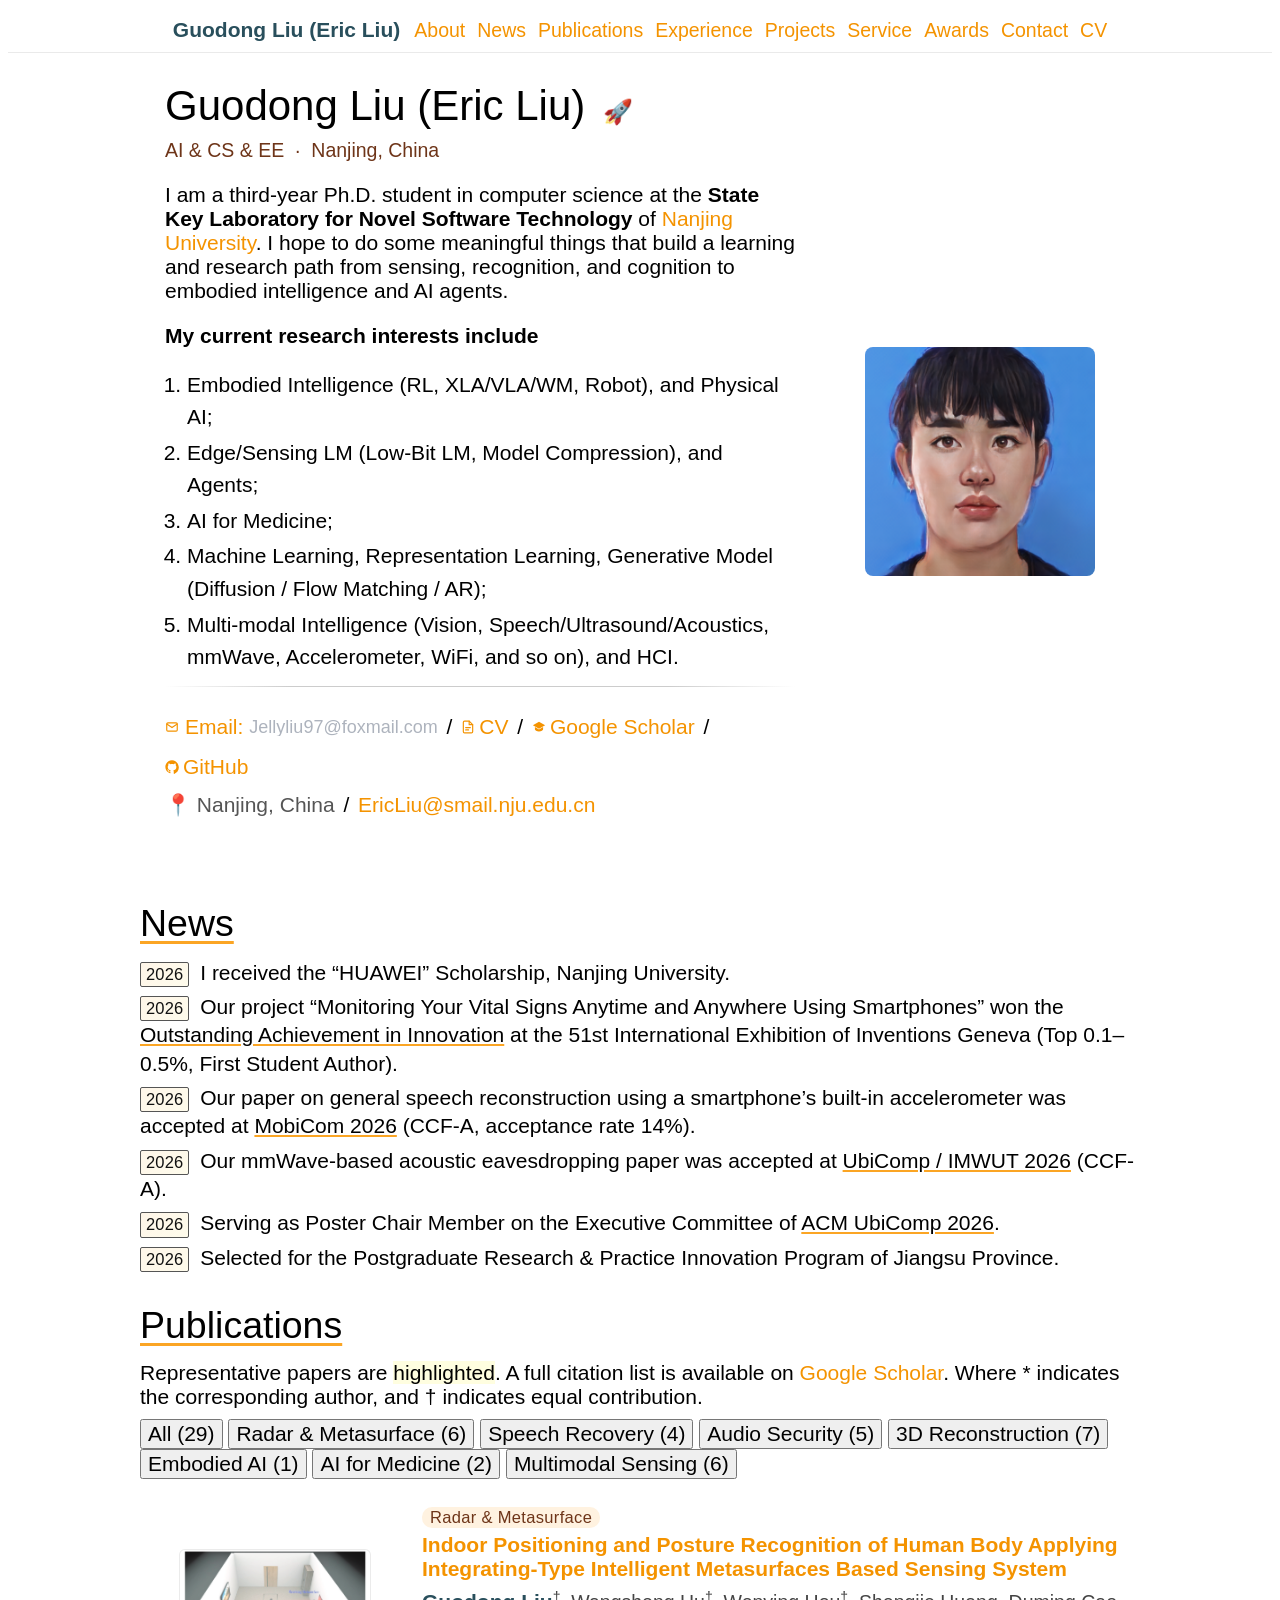
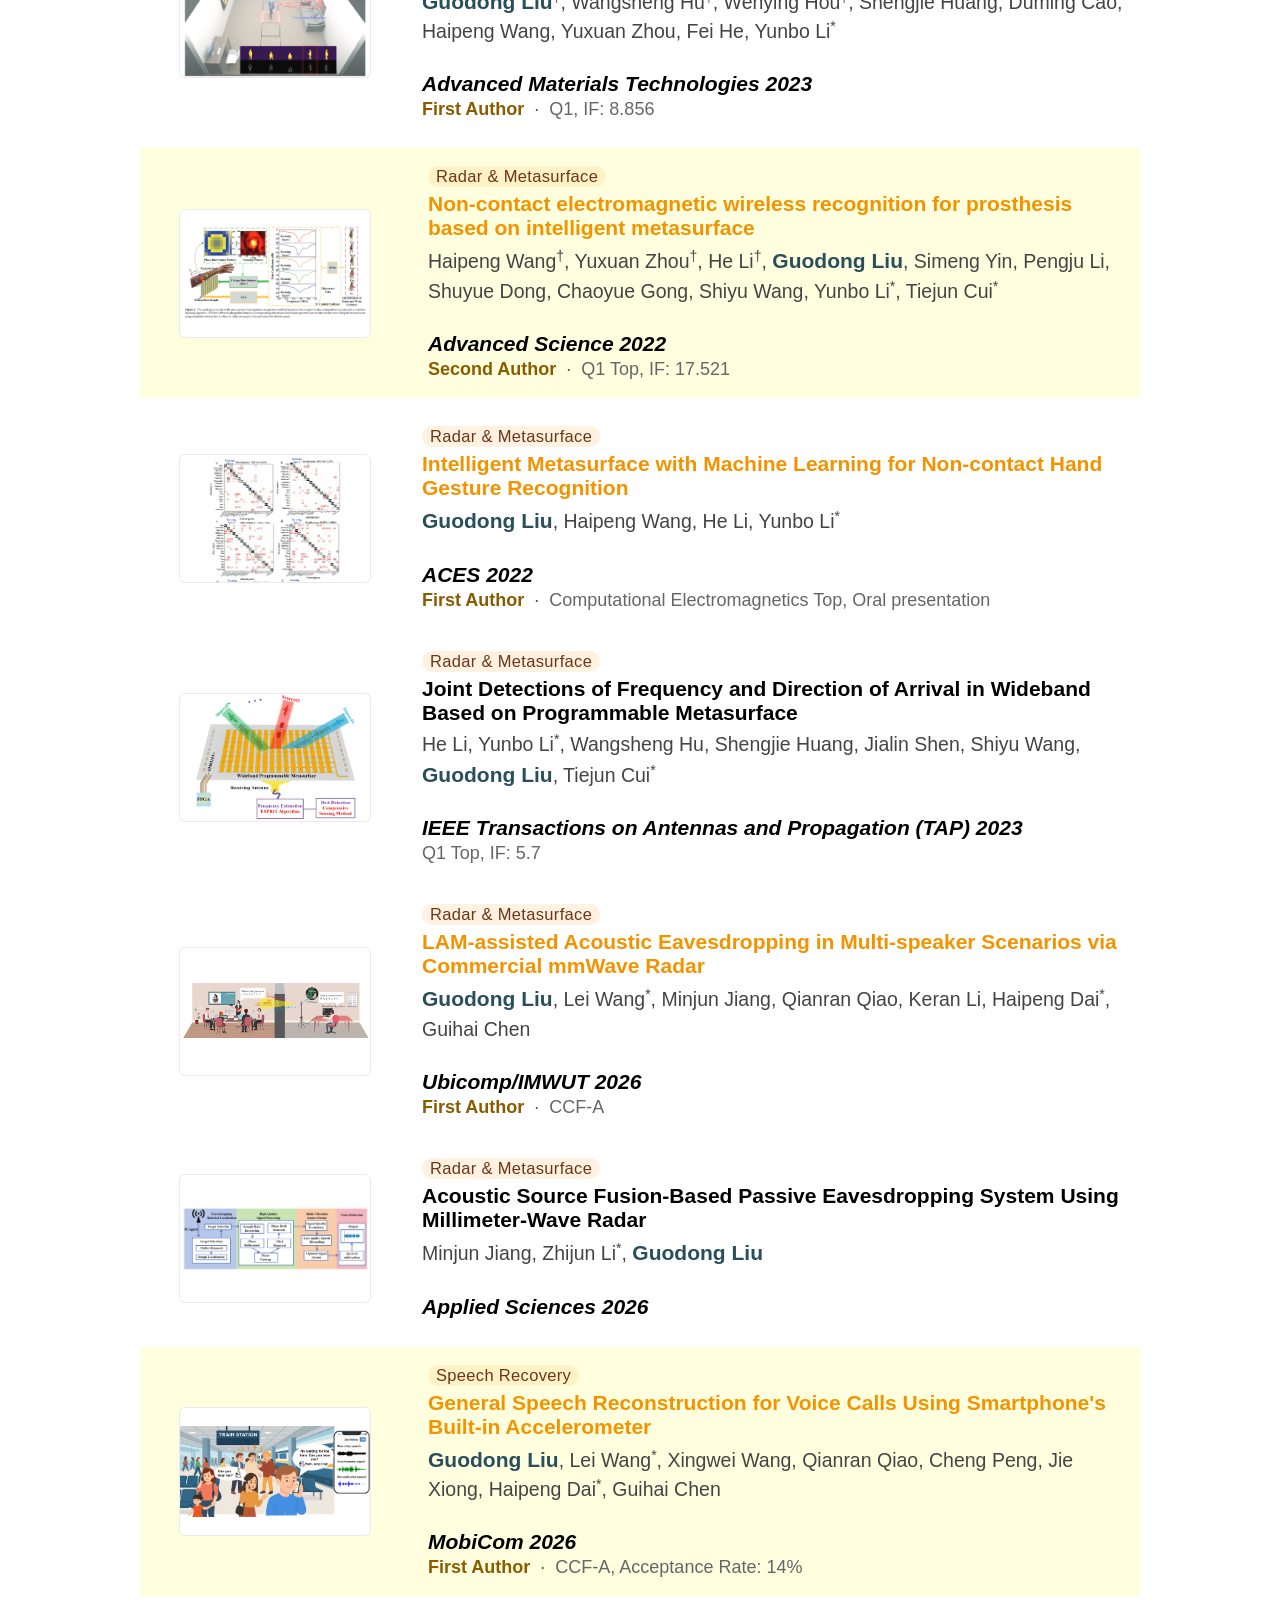
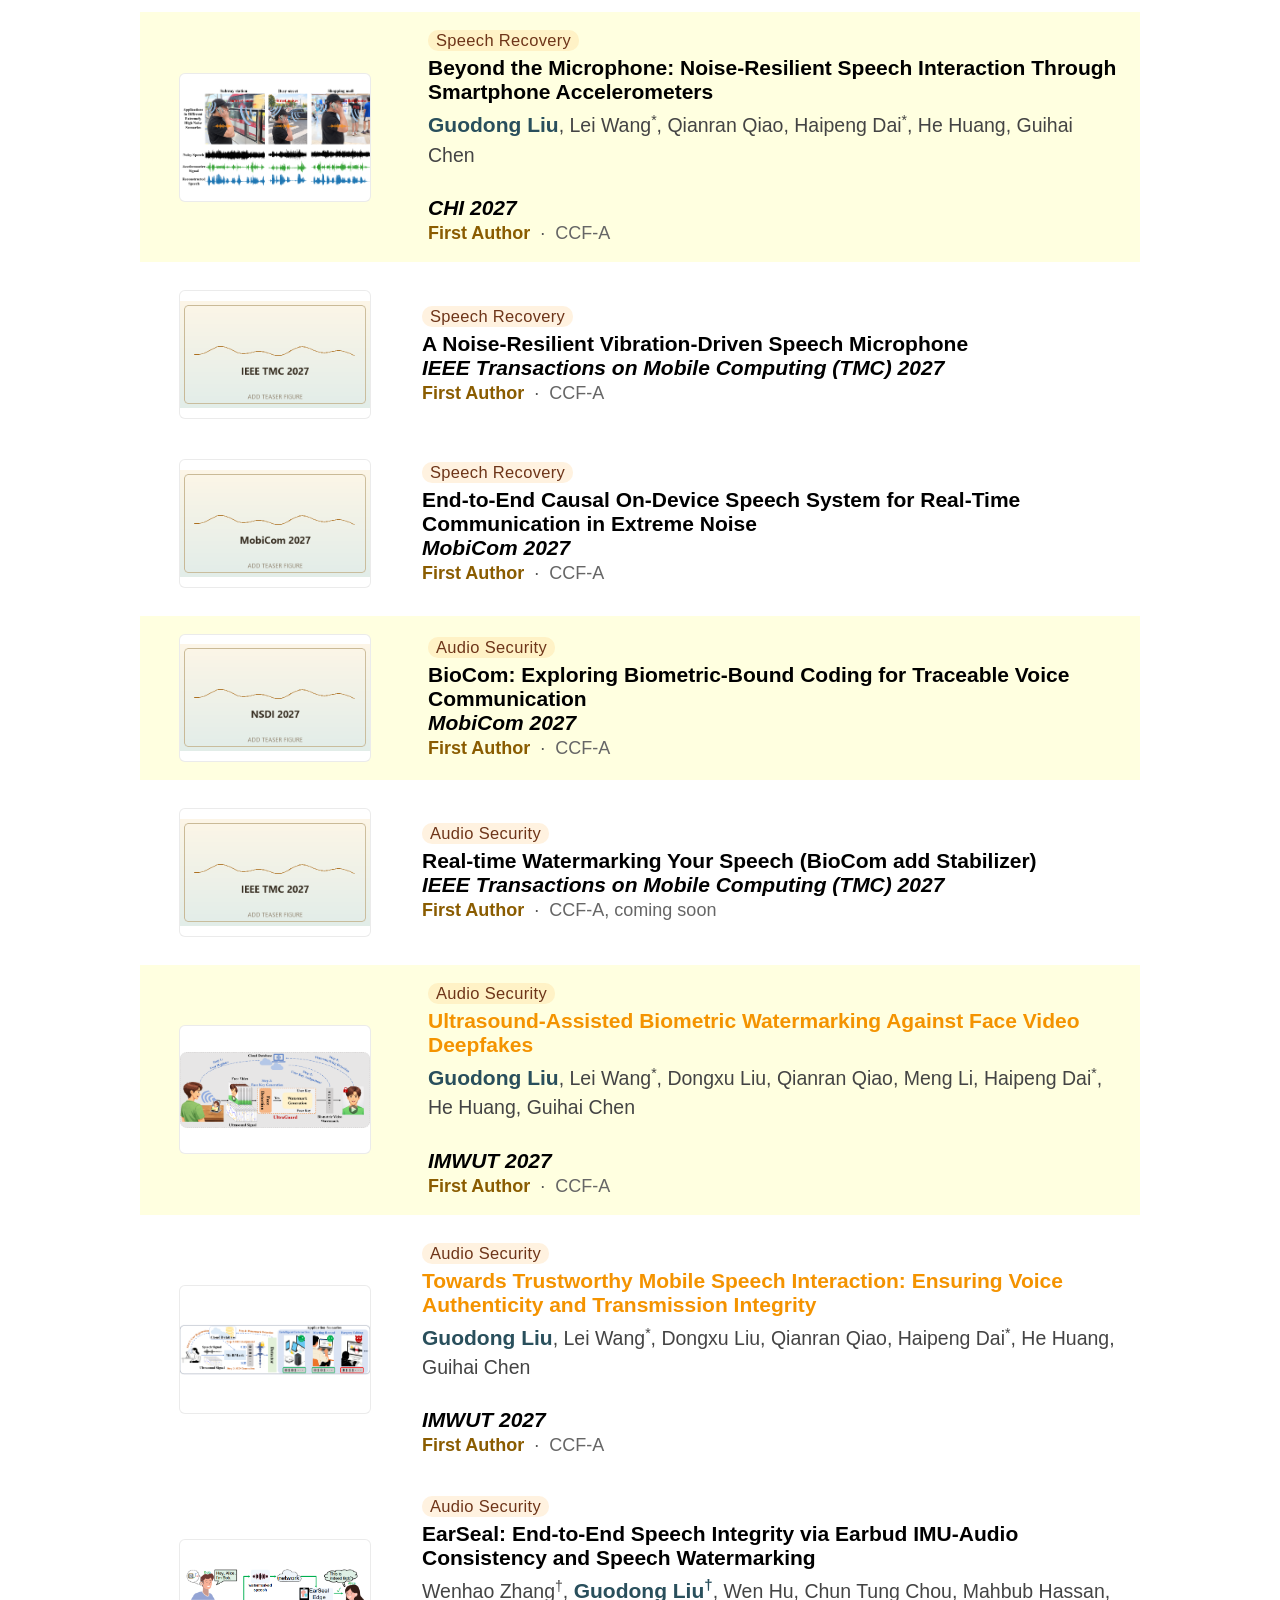
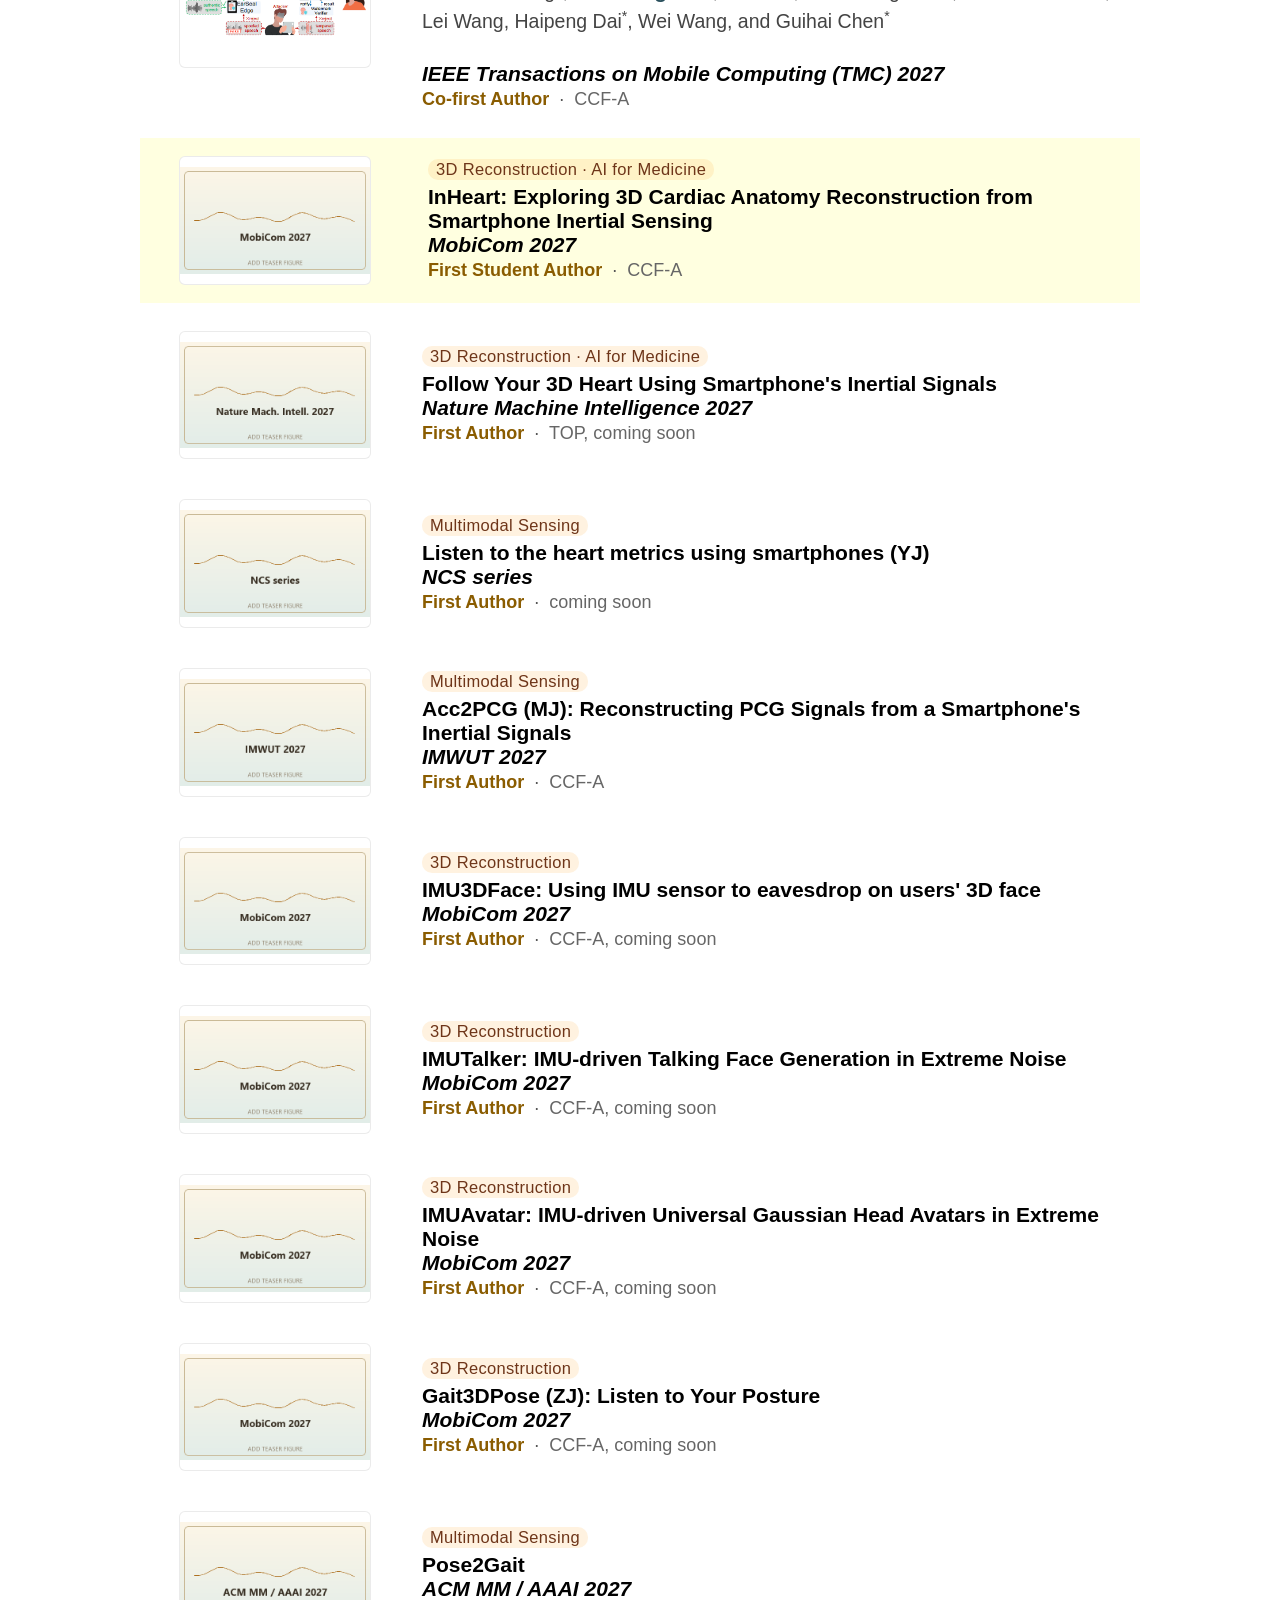
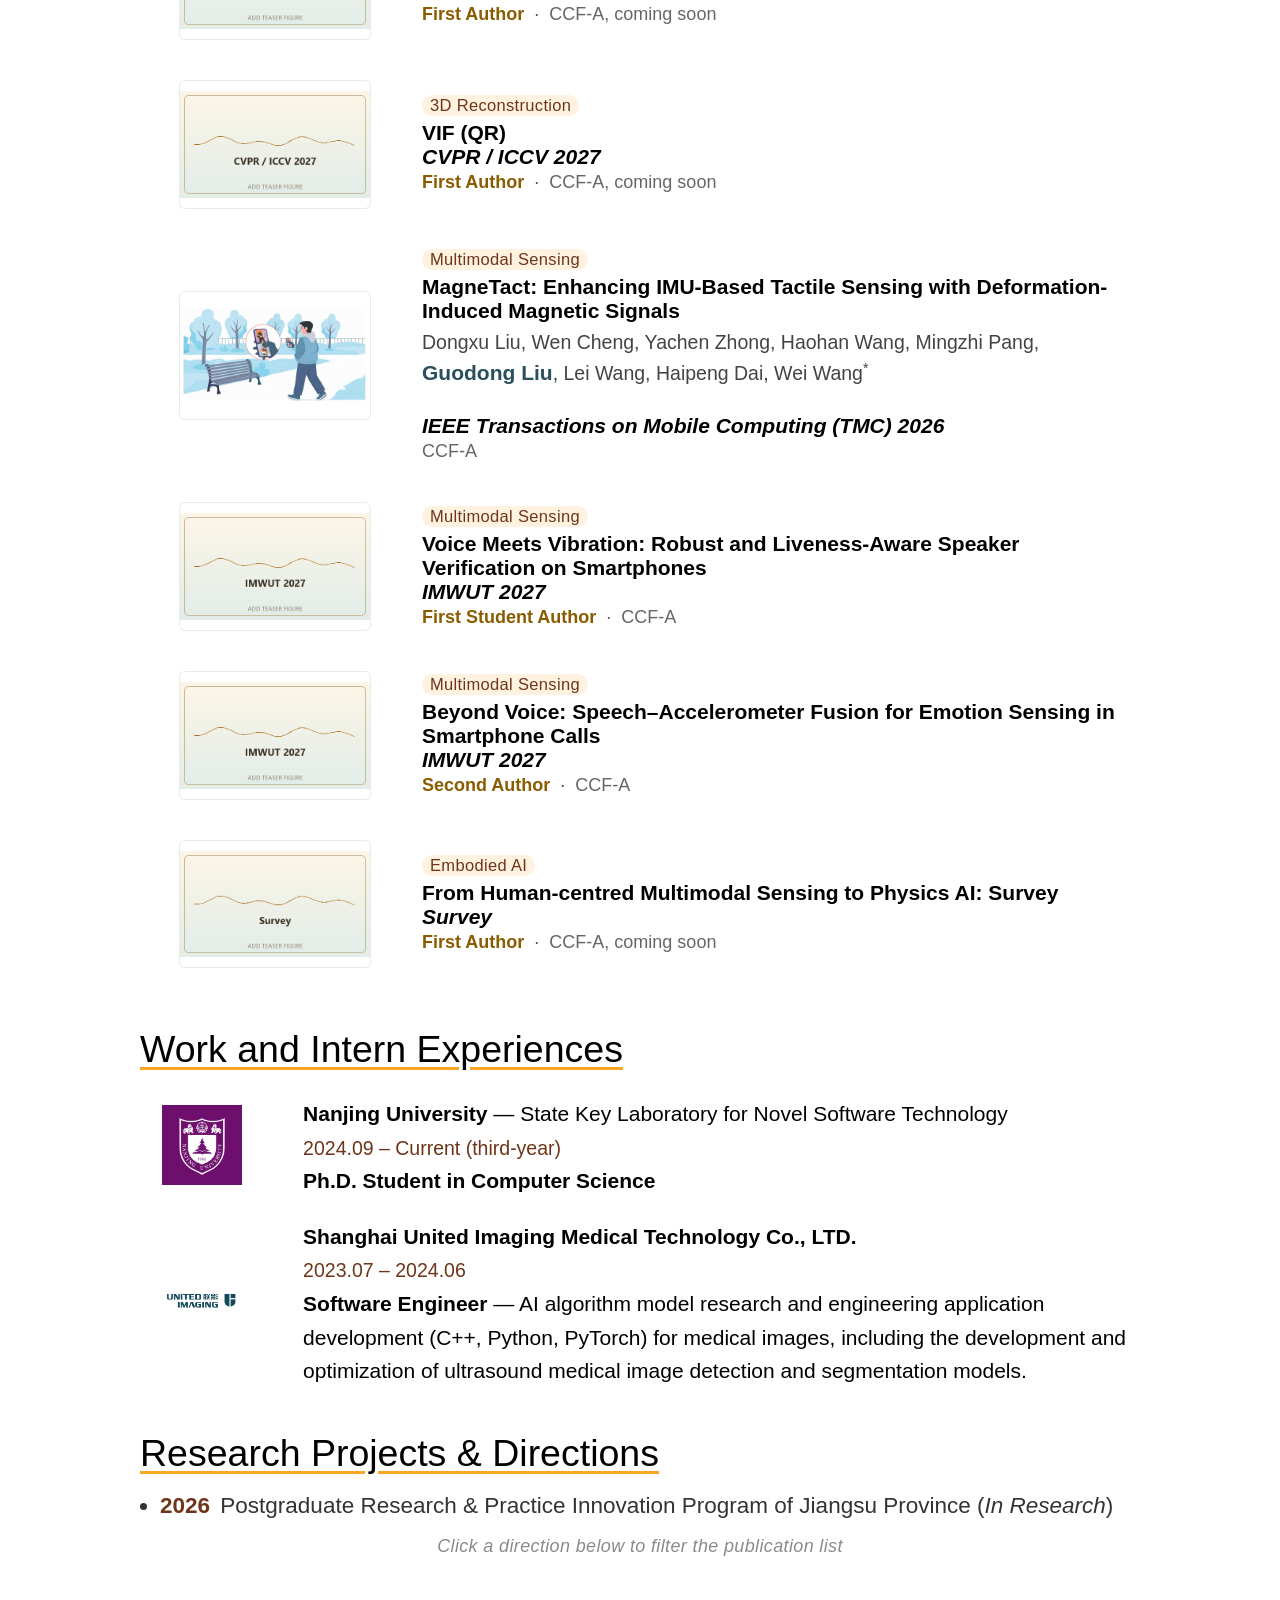
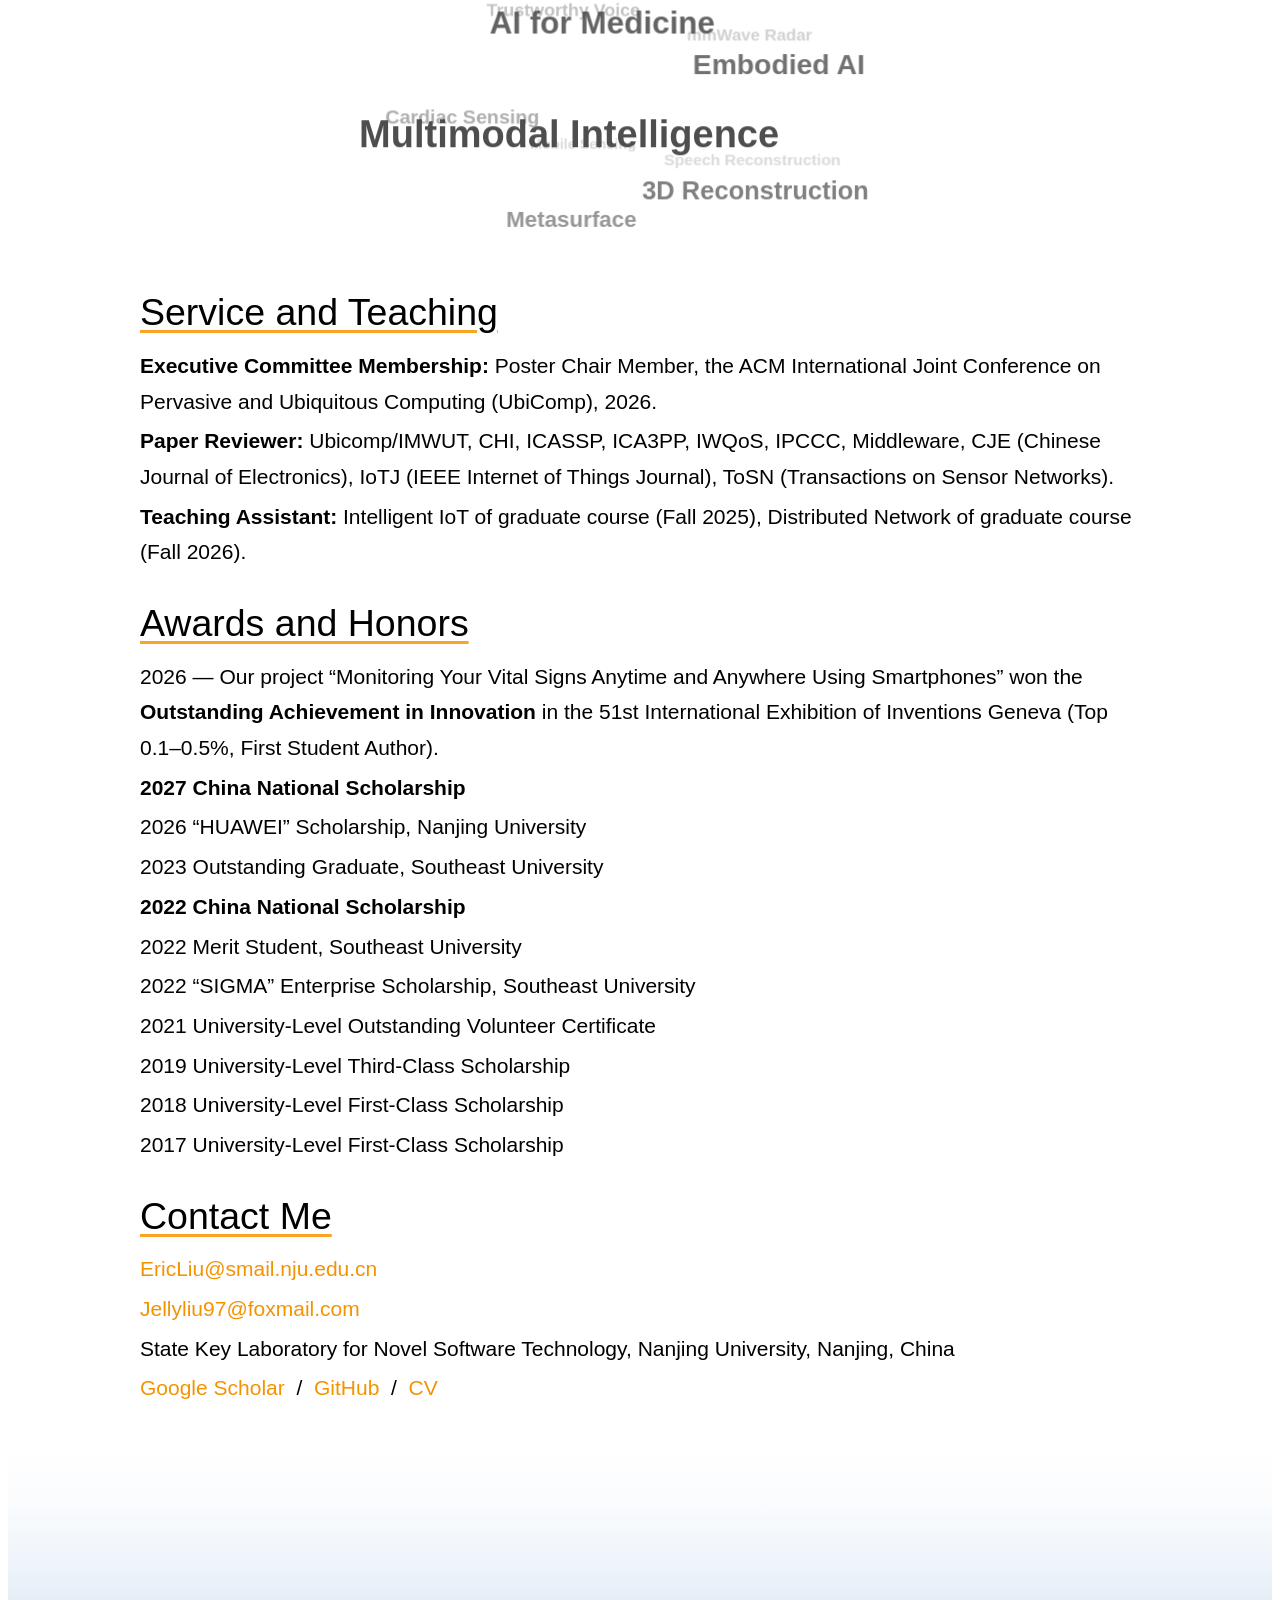
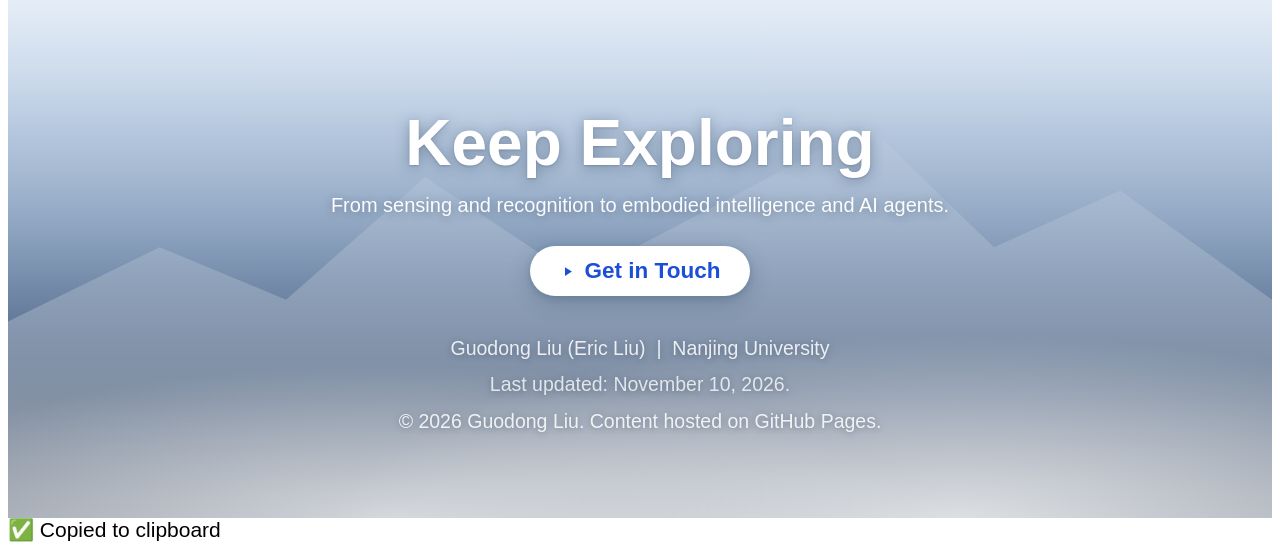
==== commit 5ffdcdbd: "Update academic homepage" ====
--- a/index.html
+++ b/index.html
@@ -446,7 +446,8 @@
             </td>
             <td style="padding:12px;width:73%;vertical-align:middle">
               <span class="pub-topic">Audio Security</span>
-              <papertitle>EarSeal: End-to-End Speech Integrity via In-Ear Vocal-Biometric Consistency and Watermarking</papertitle>
+              <papertitle>EarSeal: End-to-End Speech Integrity via Earbud IMU-Audio Consistency and Speech Watermarking</papertitle>
+              <div class="pub-authors">Wenhao Zhang<sup>†</sup>, <strong>Guodong Liu<sup>†</sup></strong>, Wen Hu, Chun Tung Chou, Mahbub Hassan,  Lei Wang, Haipeng Dai<sup>*</sup>, Wei Wang, and Guihai Chen<sup>*</sup></div>
               <br>
               <em><strong>IEEE Transactions on Mobile Computing (TMC) 2027</strong></em>
               <br>
@@ -611,7 +612,8 @@
             </td>
             <td style="padding:12px;width:73%;vertical-align:middle">
               <span class="pub-topic">Multimodal Sensing</span>
-              <papertitle>MagneTact: Utilizing Deformation-Induced Magnetic Field Variation for Tactile Sensing on Smartphones</papertitle>
+              <papertitle>MagneTact: Enhancing IMU-Based Tactile Sensing with Deformation-Induced Magnetic Signals</papertitle>
+              <div class="pub-authors">Dongxu Liu, Wen Cheng, Yachen Zhong, Haohan Wang, Mingzhi Pang, <strong>Guodong Liu</strong>, Lei Wang, Haipeng Dai, Wei Wang<sup>*</sup></div>
               <br>
               <em><strong>IEEE Transactions on Mobile Computing (TMC) 2026</strong></em>
               <br>
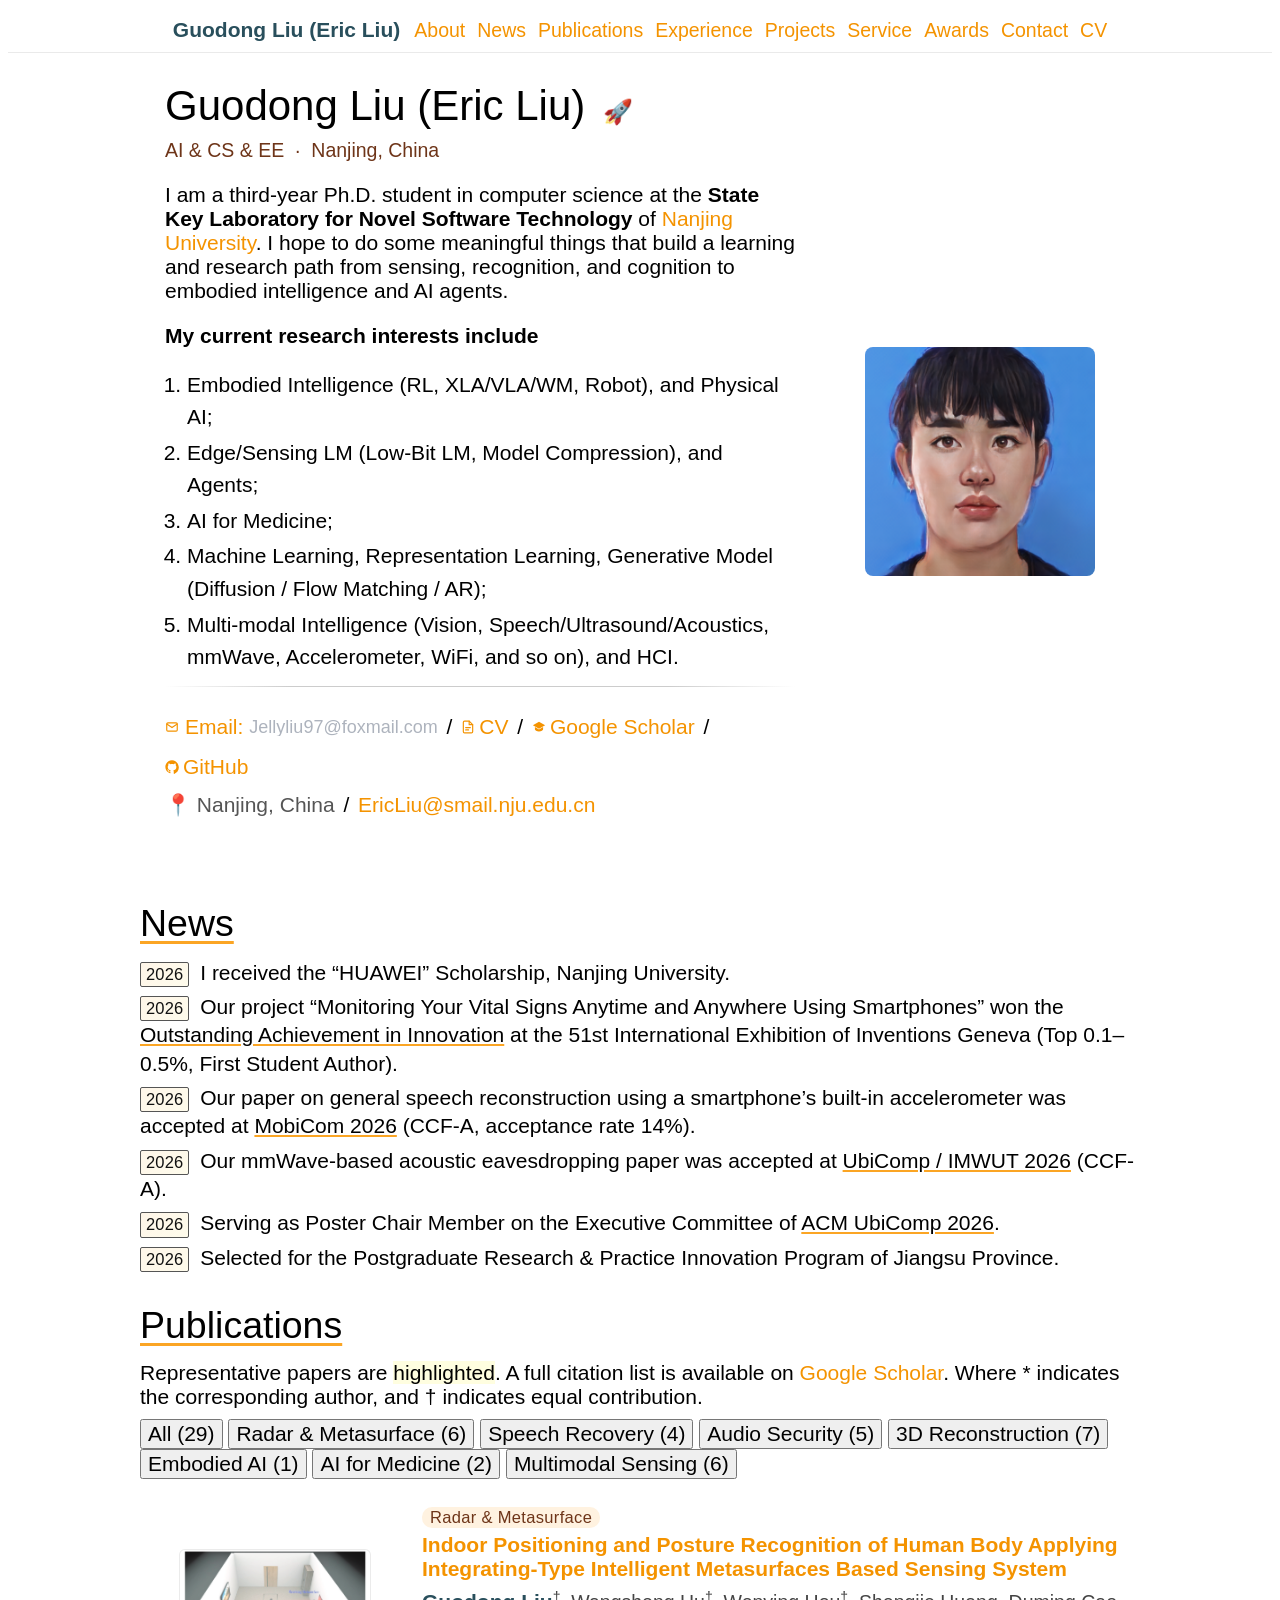
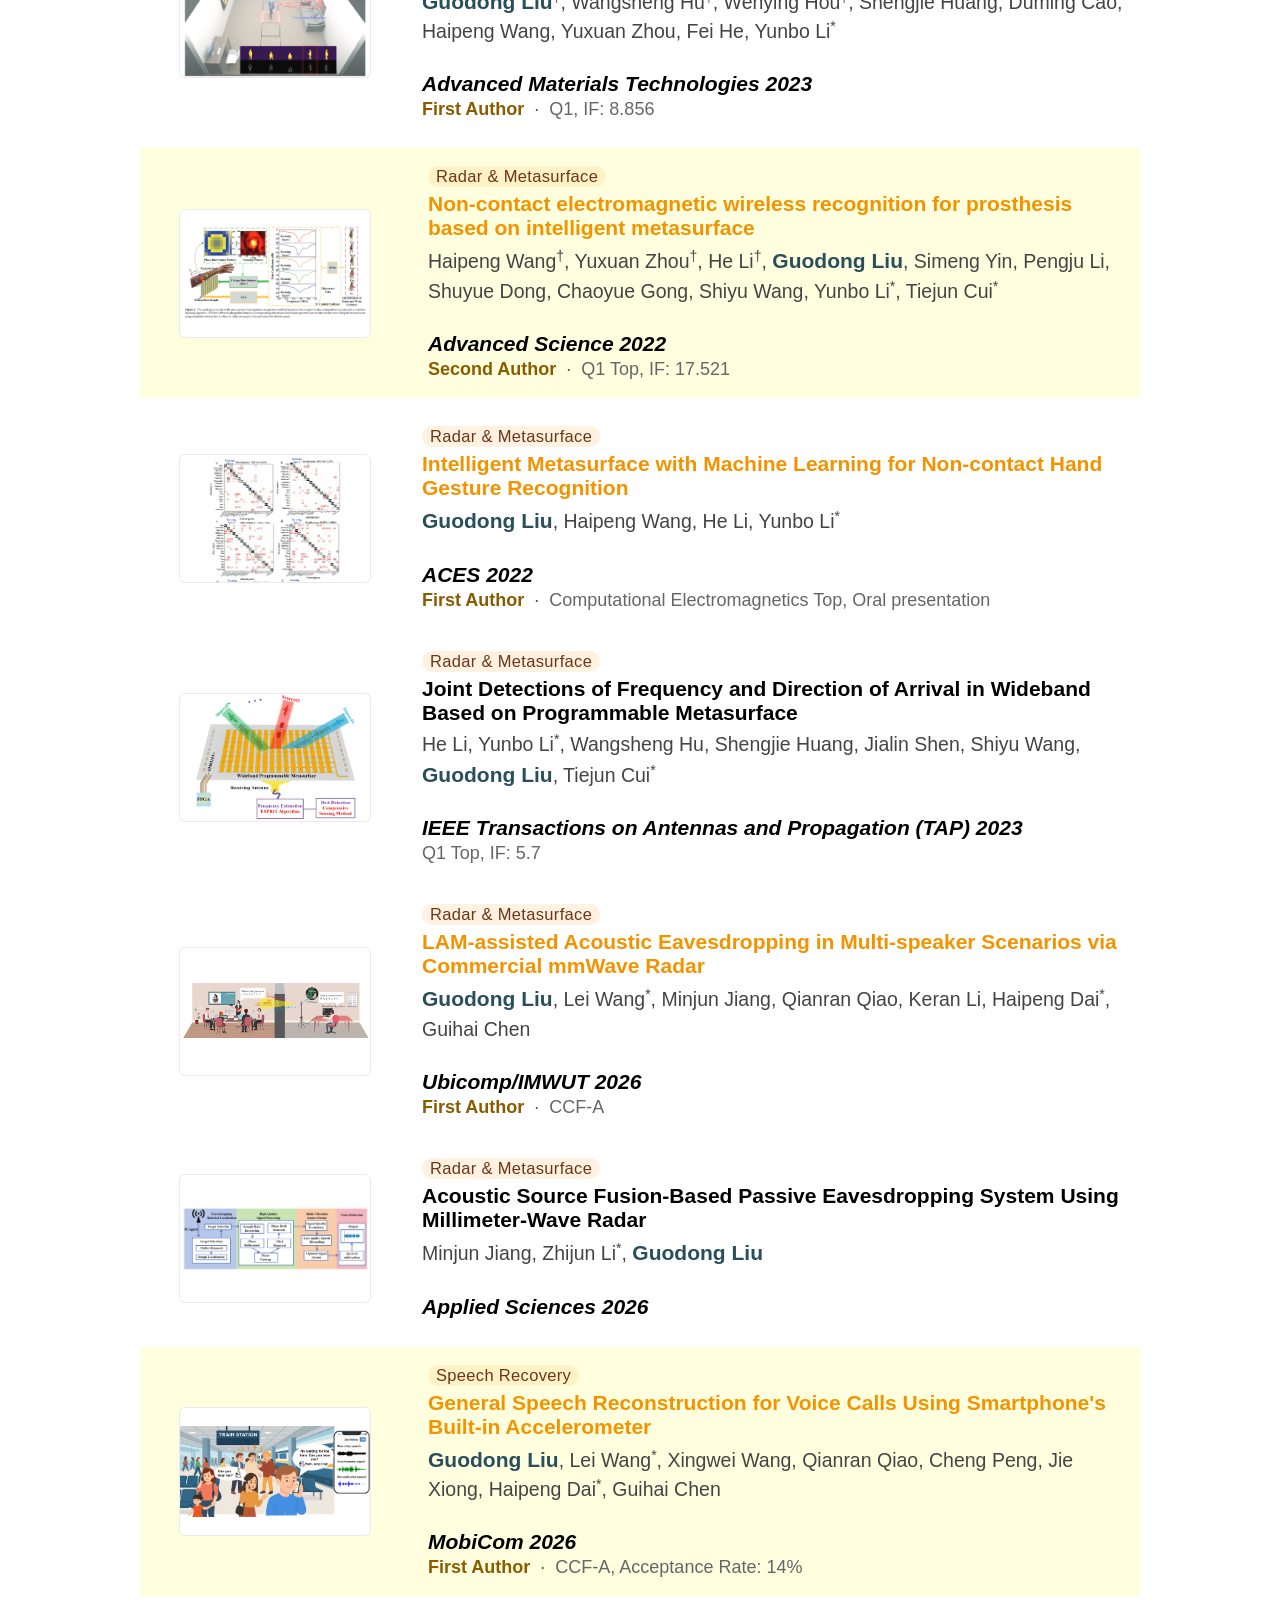
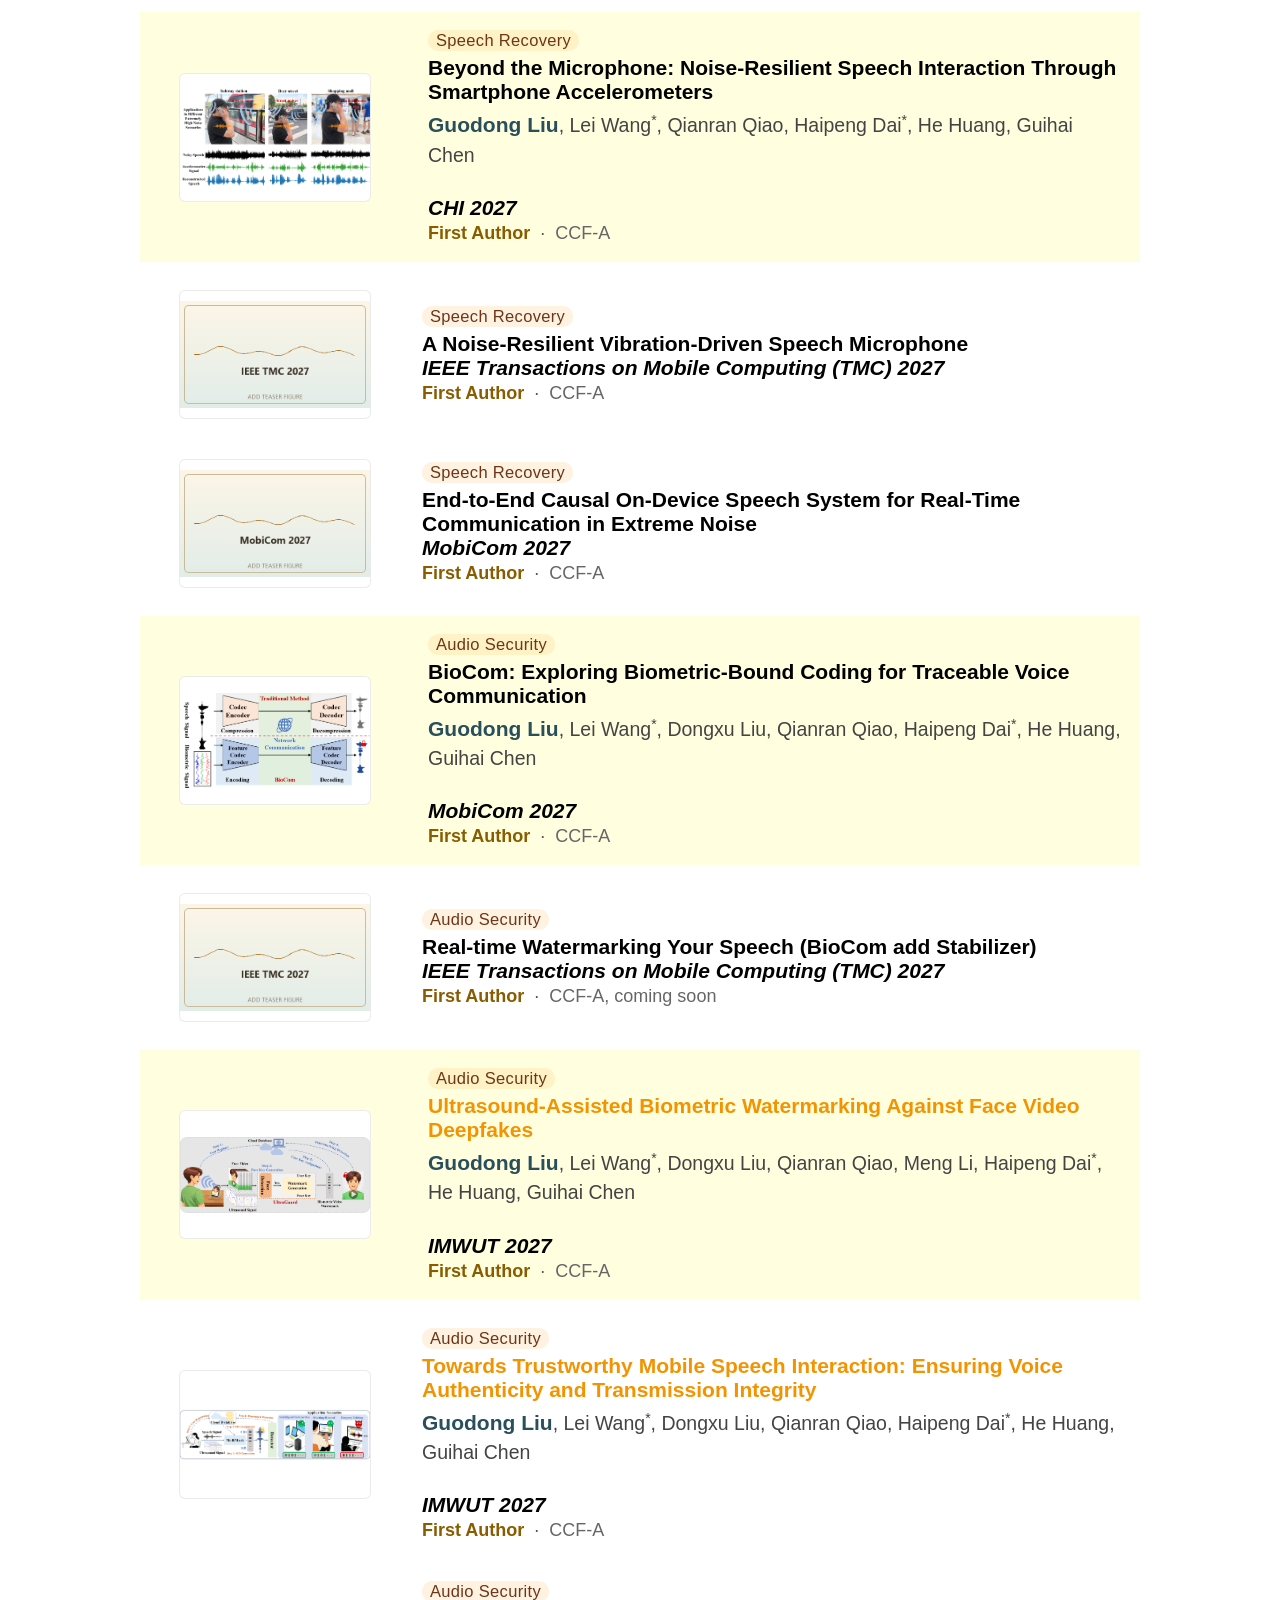
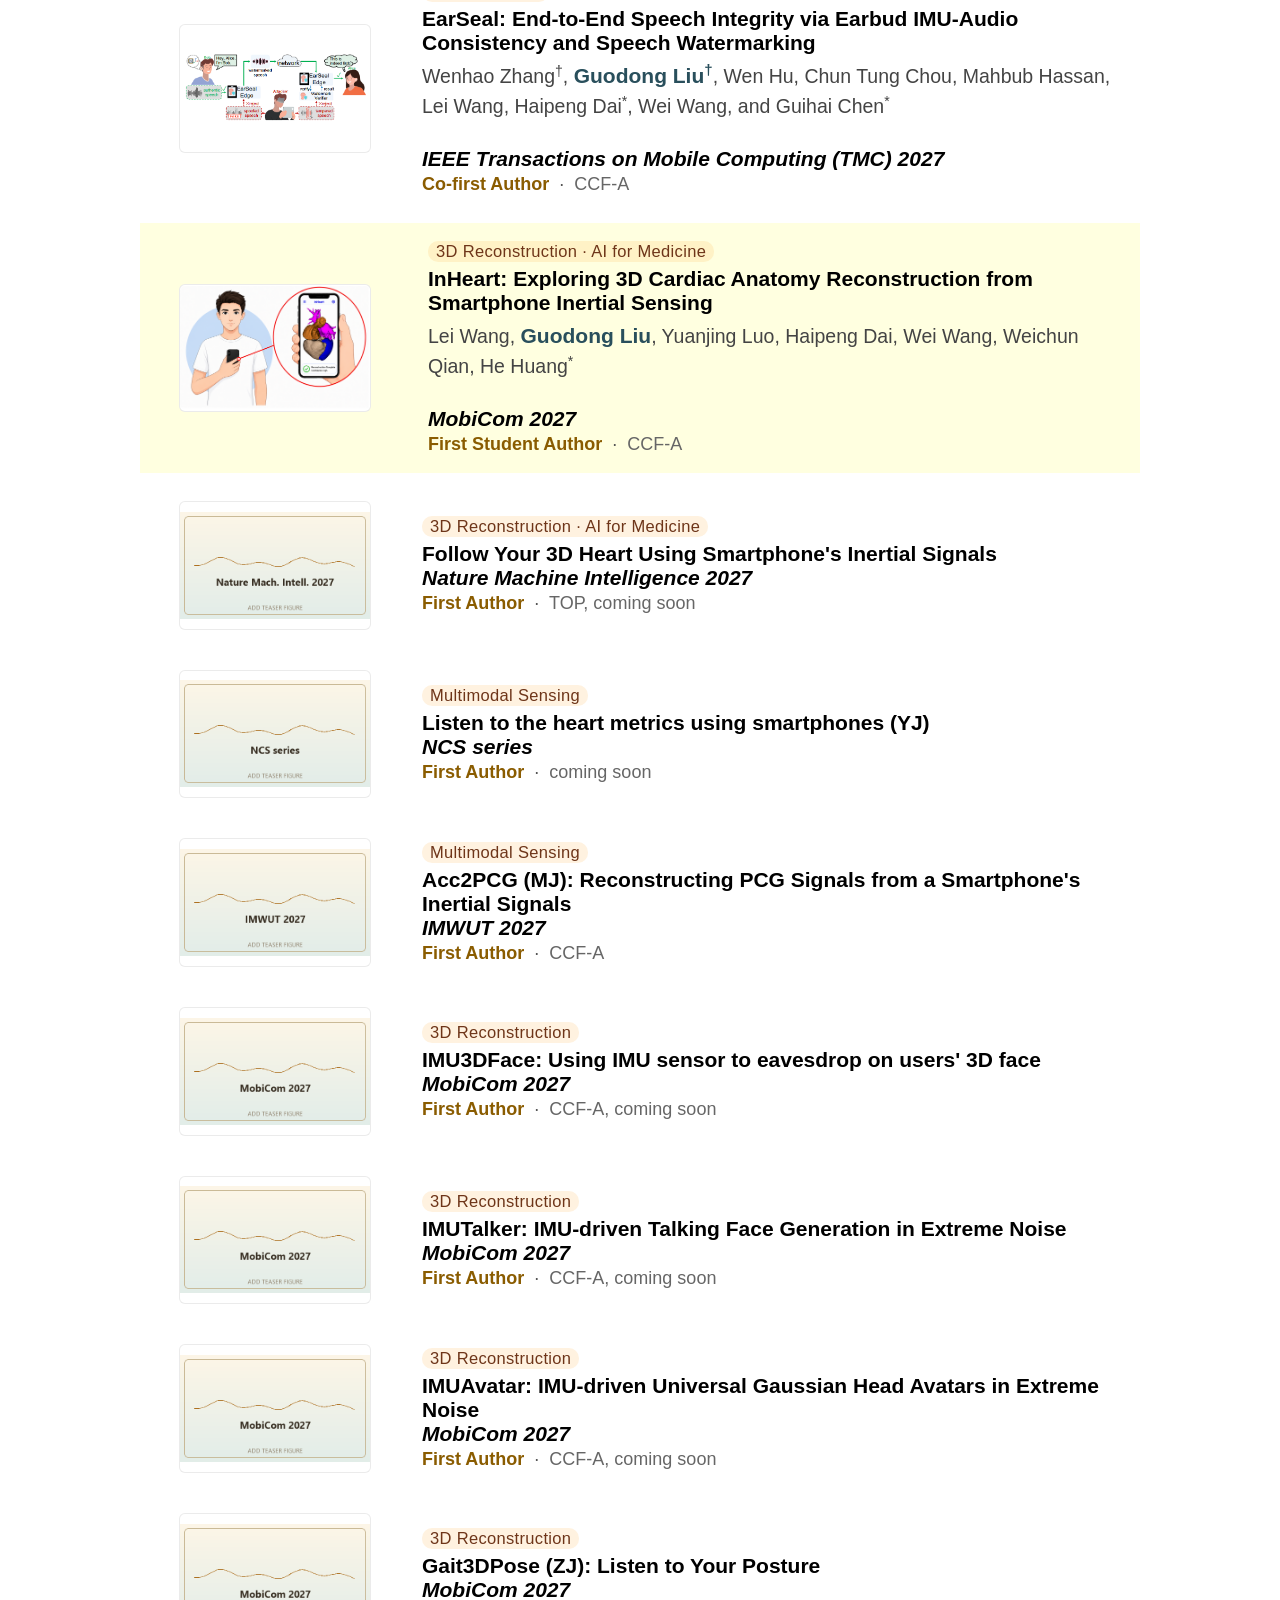
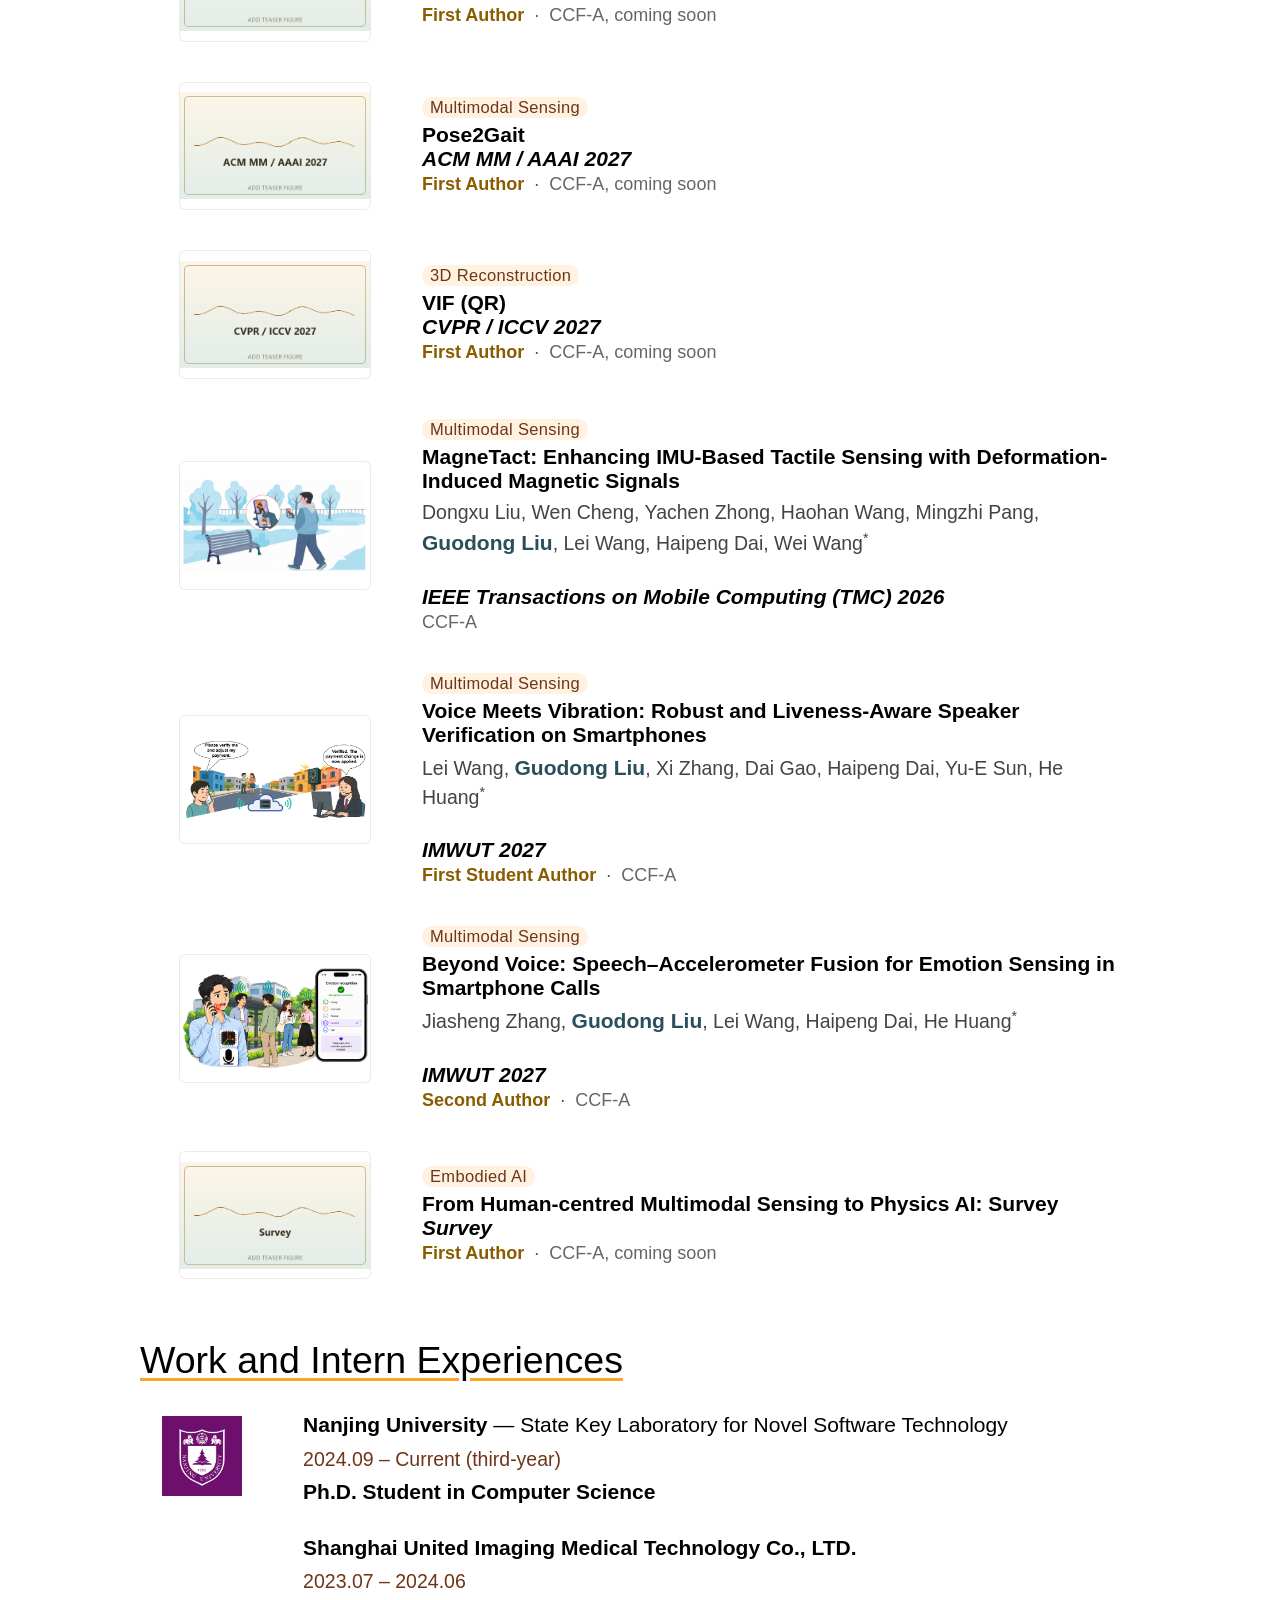
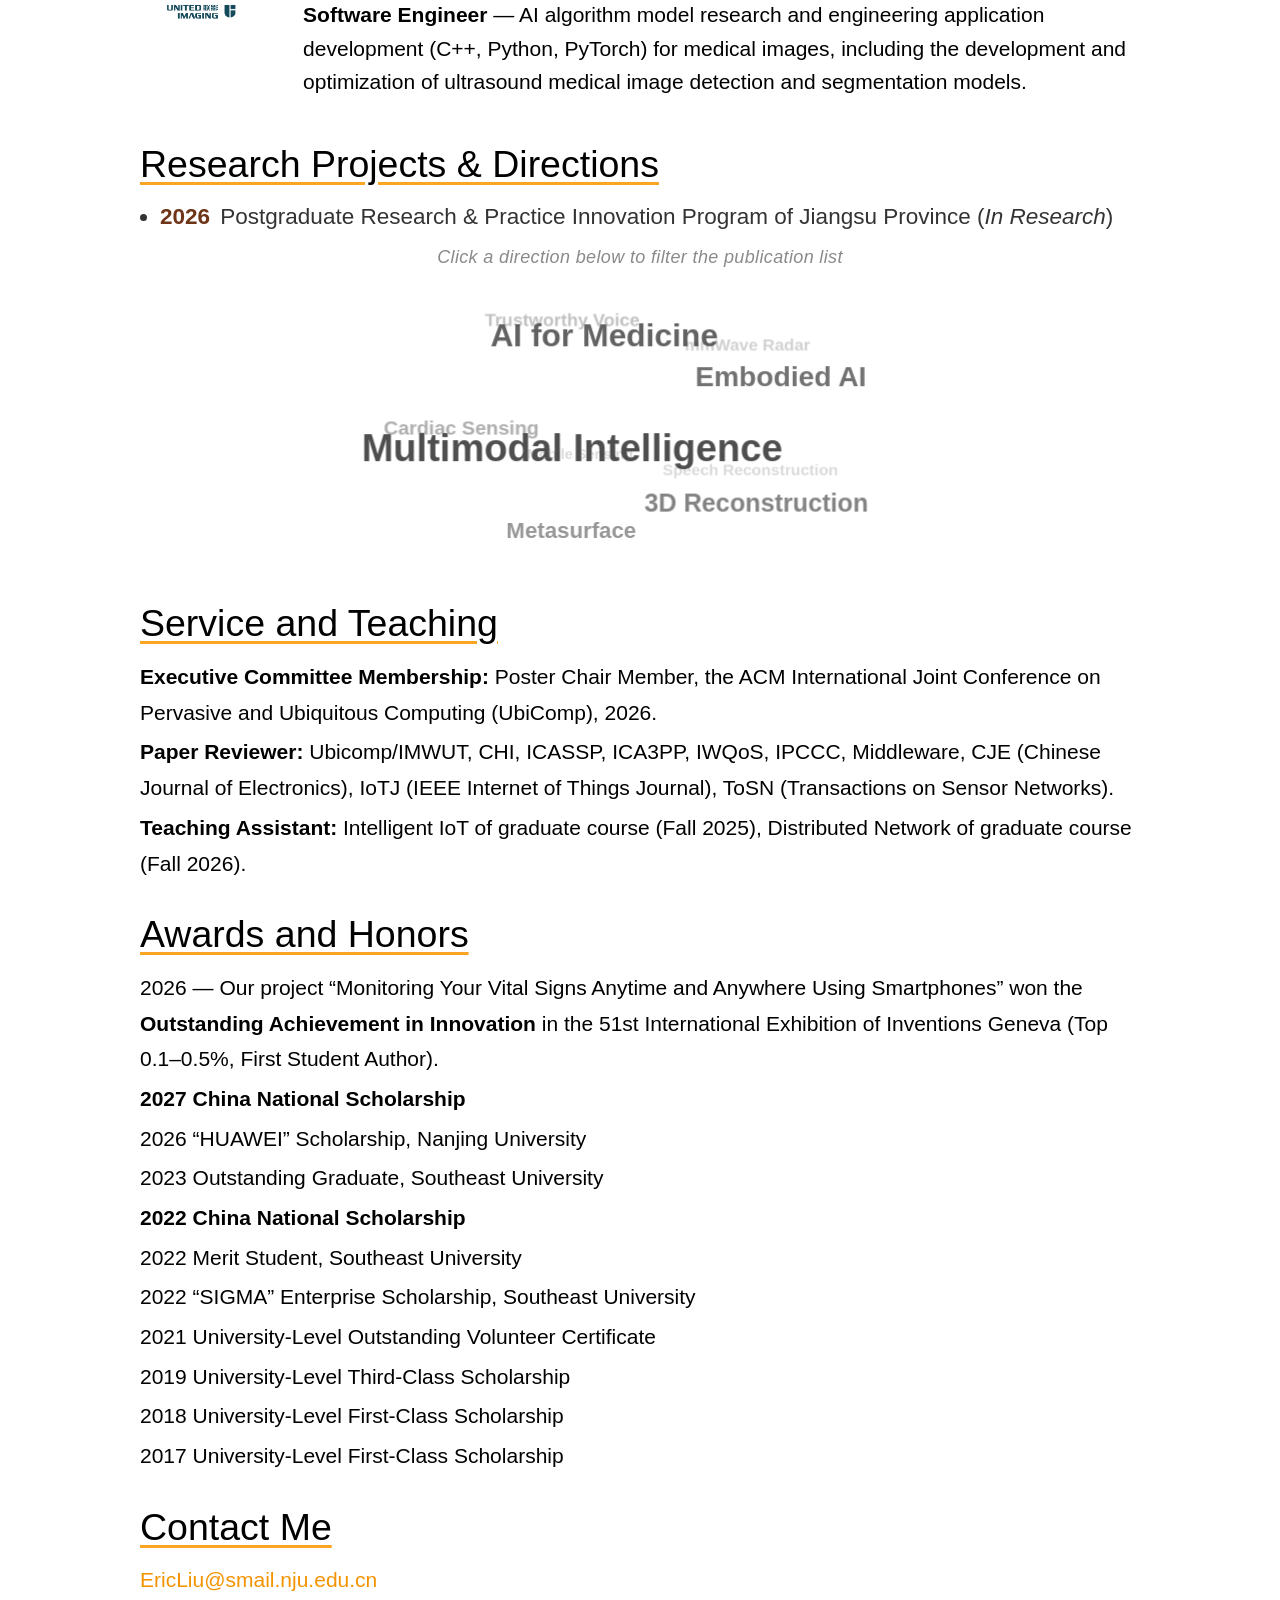
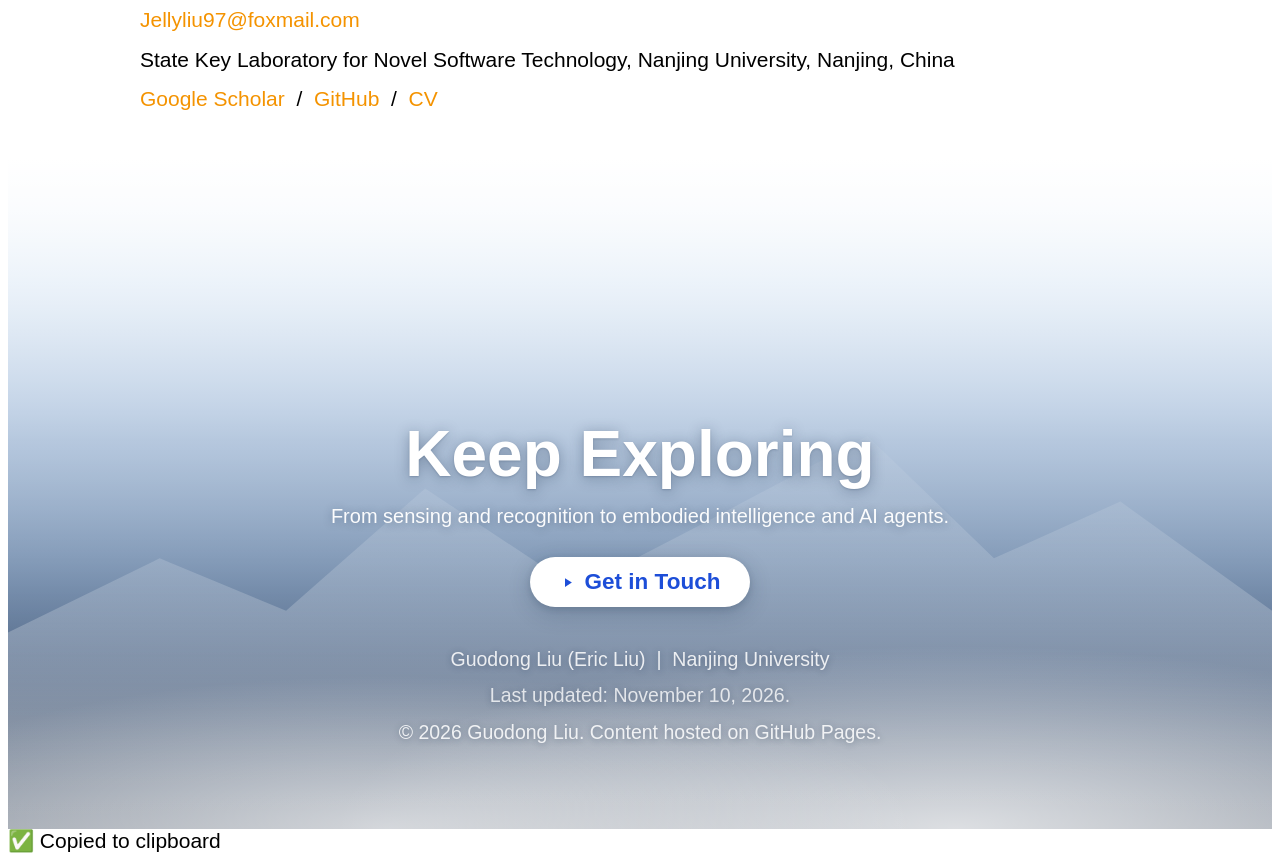
==== commit b66ee750: "Update academic homepage" ====
--- a/index.html
+++ b/index.html
@@ -385,6 +385,7 @@
             <td style="padding:18px;width:73%;vertical-align:middle">
               <span class="pub-topic">Audio Security</span>
               <papertitle>BioCom: Exploring Biometric-Bound Coding for Traceable Voice Communication</papertitle>
+              <div class="pub-authors"><strong>Guodong Liu</strong>, Lei Wang<sup>*</sup>, Dongxu Liu, Qianran Qiao, Haipeng Dai<sup>*</sup>, He Huang, Guihai Chen</div>
               <br>
               <em><strong>MobiCom 2027</strong></em>
               <br>
@@ -463,6 +464,7 @@
             <td style="padding:18px;width:73%;vertical-align:middle">
               <span class="pub-topic">3D Reconstruction · AI for Medicine</span>
               <papertitle>InHeart: Exploring 3D Cardiac Anatomy Reconstruction from Smartphone Inertial Sensing</papertitle>
+              <div class="pub-authors">Lei Wang, <strong>Guodong Liu</strong>, Yuanjing Luo, Haipeng Dai, Wei Wang, Weichun Qian, He Huang<sup>*</sup></div>
               <br>
               <em><strong>MobiCom 2027</strong></em>
               <br>
@@ -629,6 +631,7 @@
             <td style="padding:12px;width:73%;vertical-align:middle">
               <span class="pub-topic">Multimodal Sensing</span>
               <papertitle>Voice Meets Vibration: Robust and Liveness-Aware Speaker Verification on Smartphones</papertitle>
+              <div class="pub-authors">Lei Wang, <strong>Guodong Liu</strong>, Xi Zhang, Dai Gao, Haipeng Dai, Yu-E Sun, He Huang<sup>*</sup></div>
               <br>
               <em><strong>IMWUT 2027</strong></em>
               <br>
@@ -644,6 +647,7 @@
             <td style="padding:12px;width:73%;vertical-align:middle">
               <span class="pub-topic">Multimodal Sensing</span>
               <papertitle>Beyond Voice: Speech–Accelerometer Fusion for Emotion Sensing in Smartphone Calls</papertitle>
+              <div class="pub-authors">Jiasheng Zhang, <strong>Guodong Liu</strong>, Lei Wang, Haipeng Dai, He Huang<sup>*</sup></div>
               <br>
               <em><strong>IMWUT 2027</strong></em>
               <br>
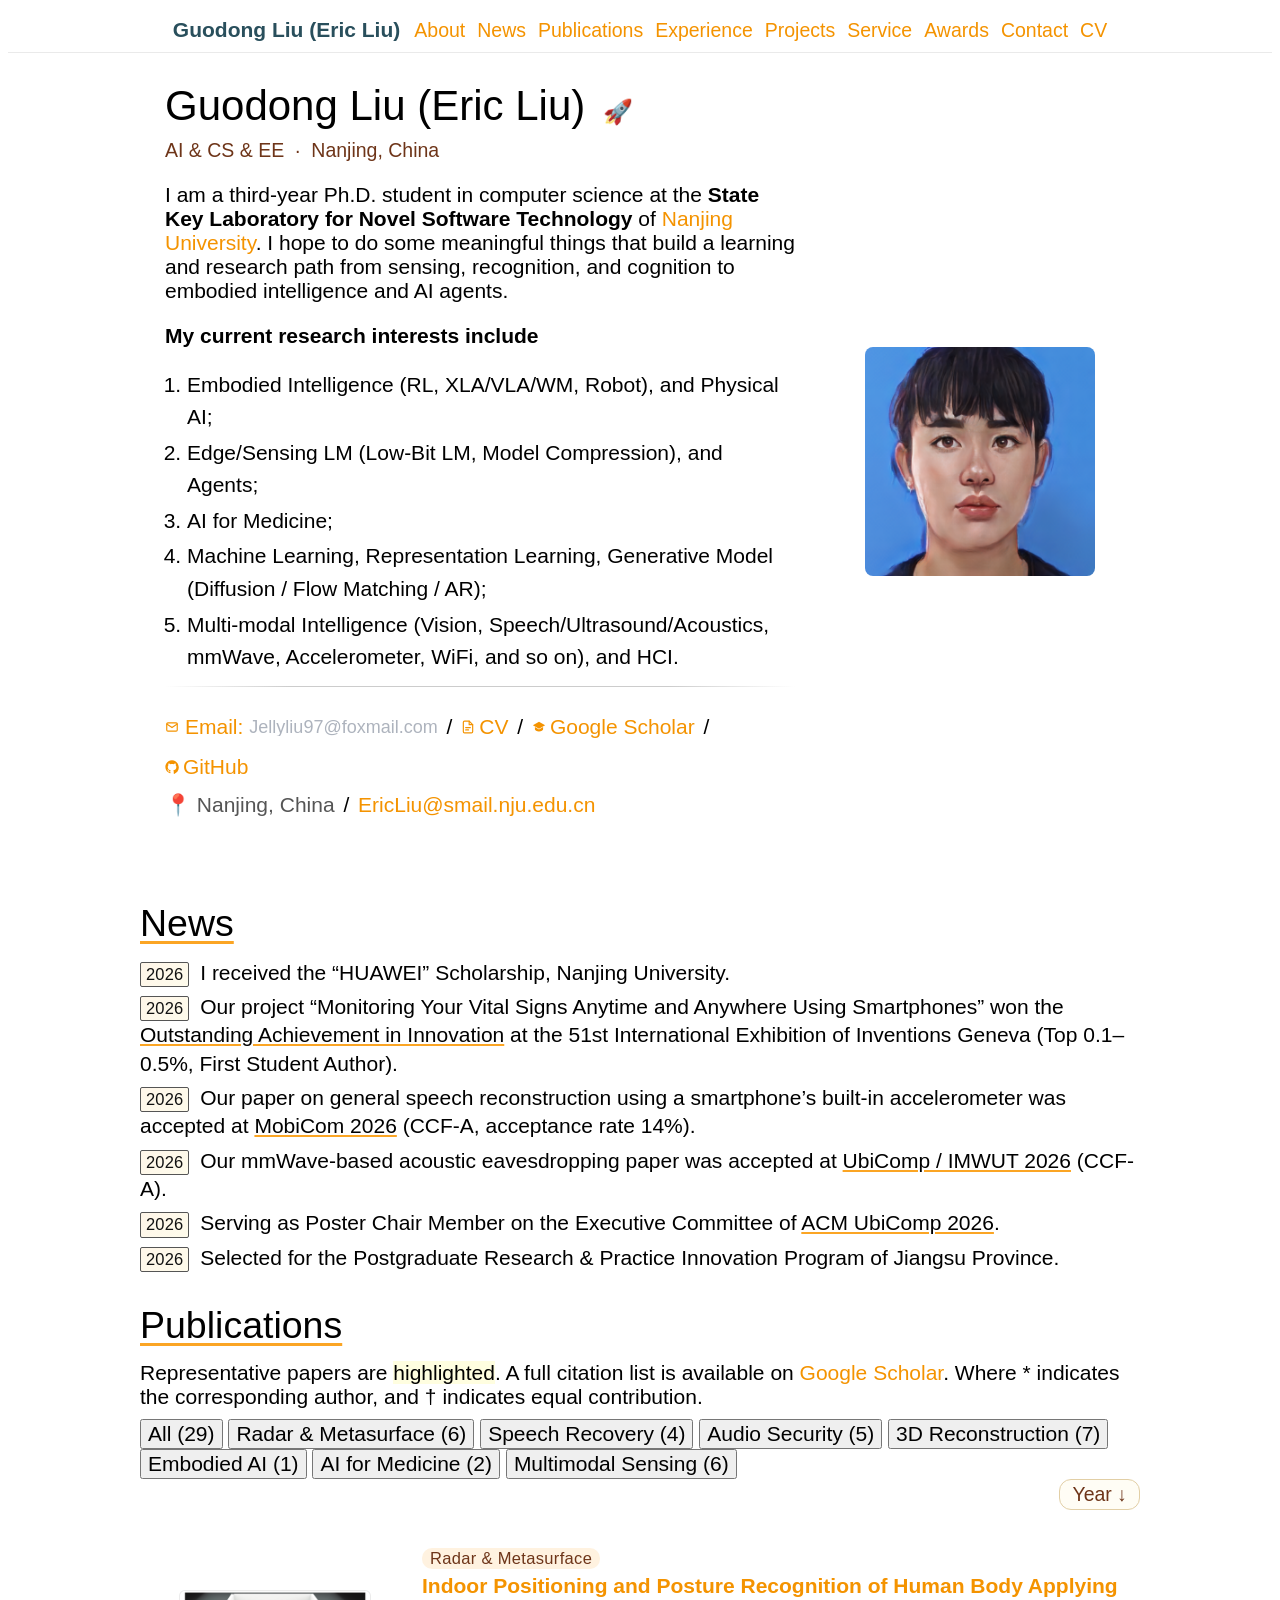
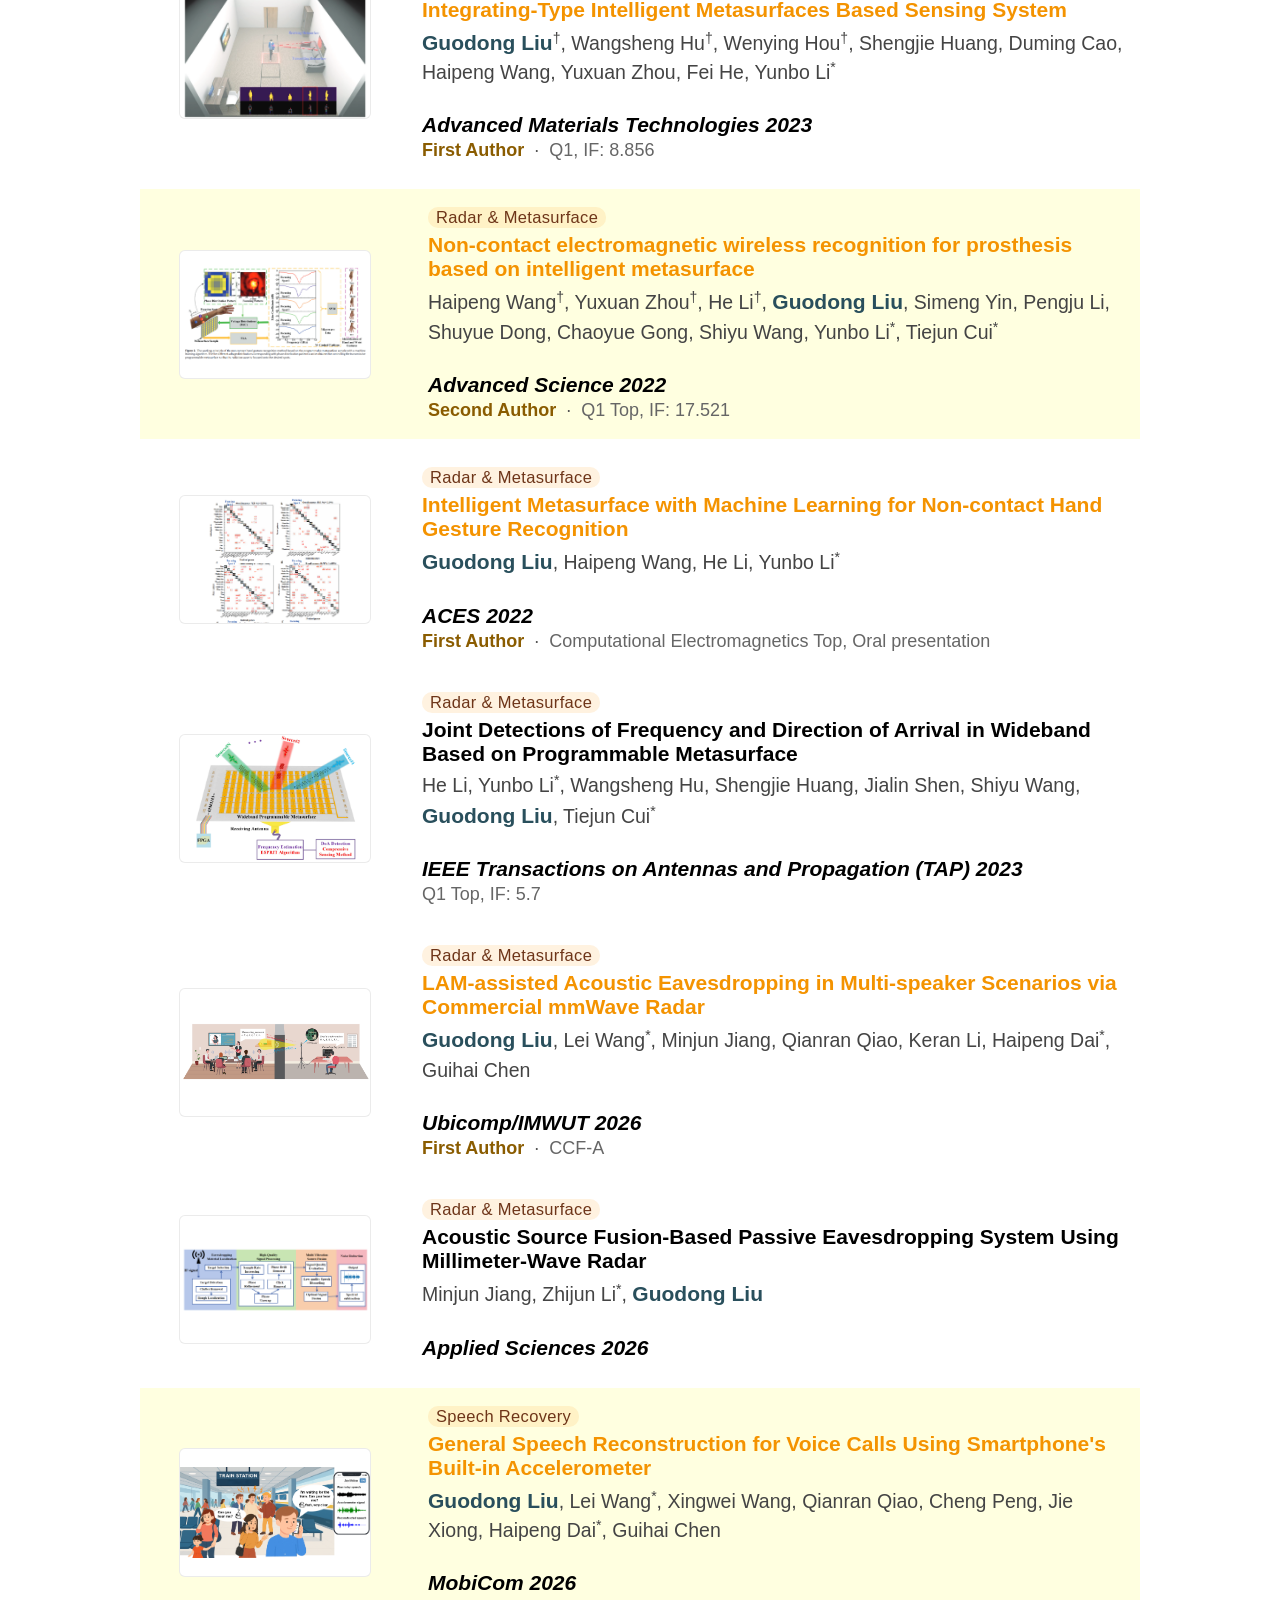
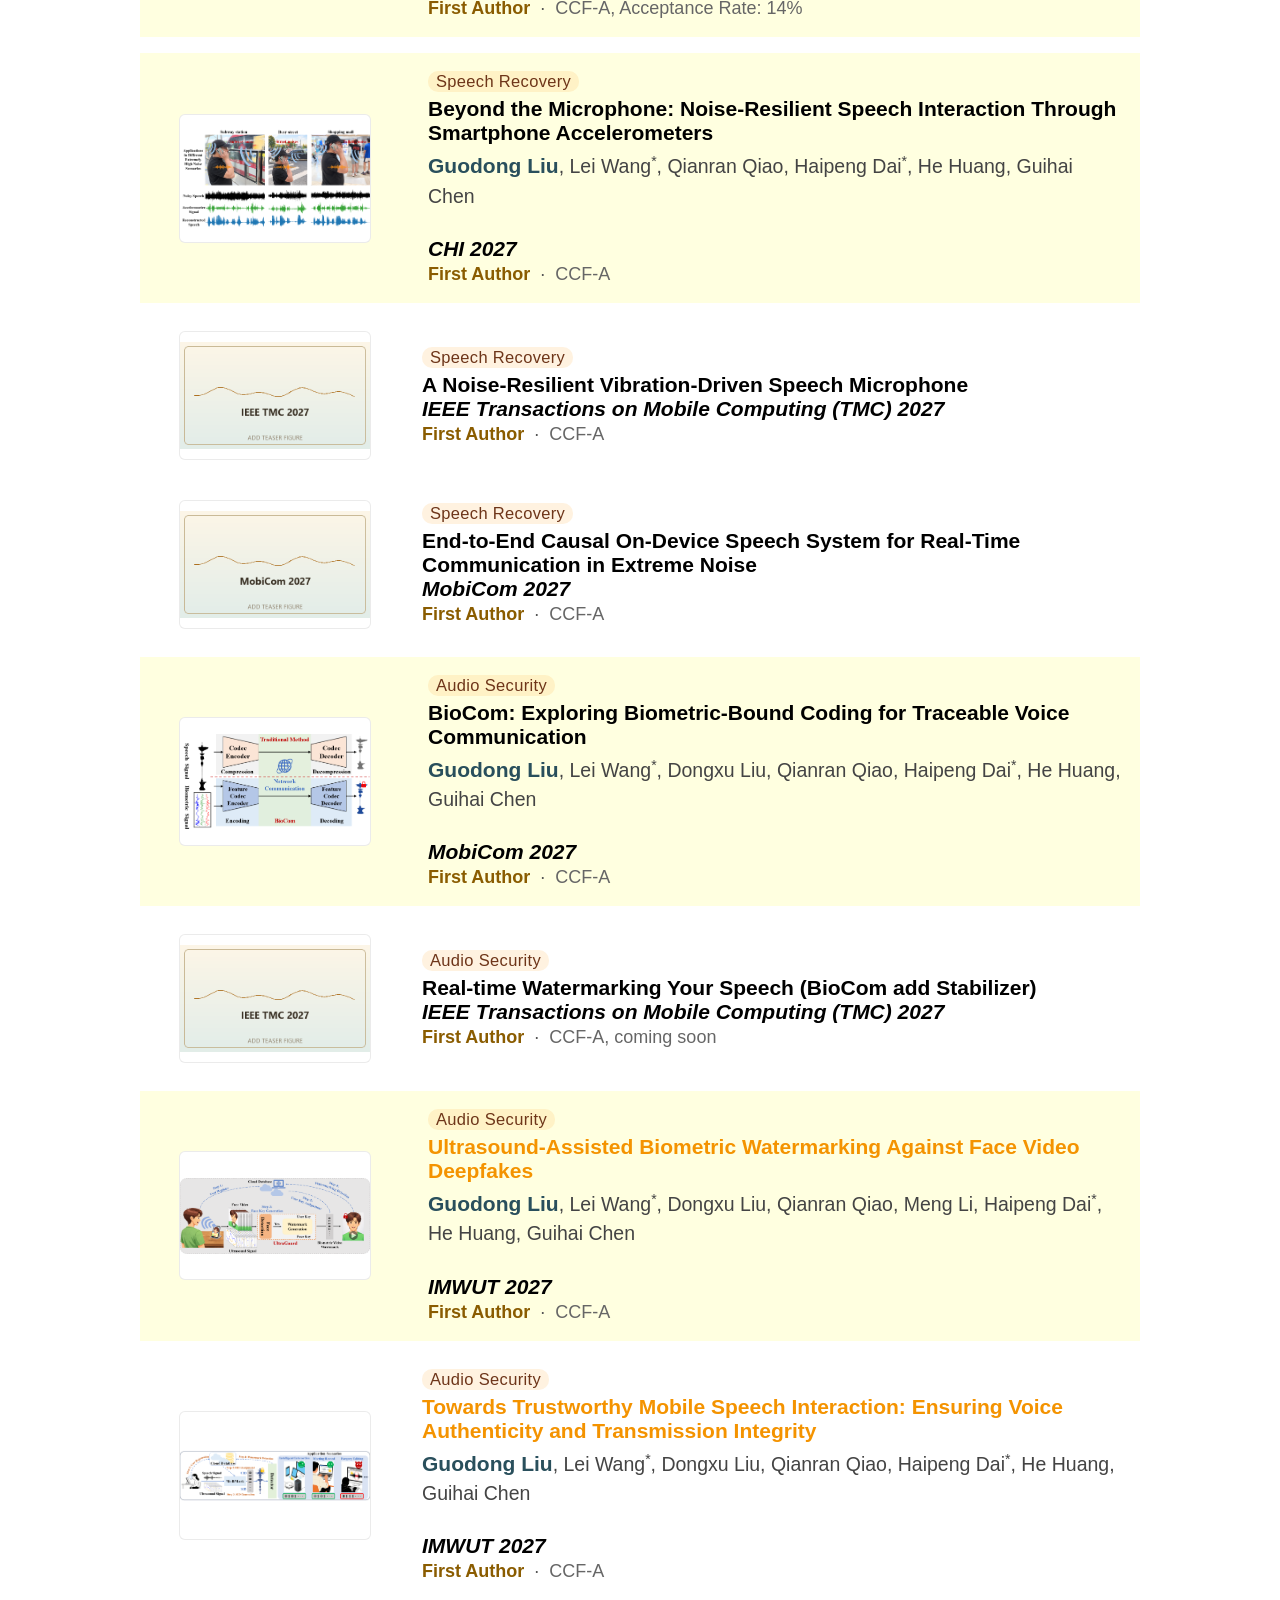
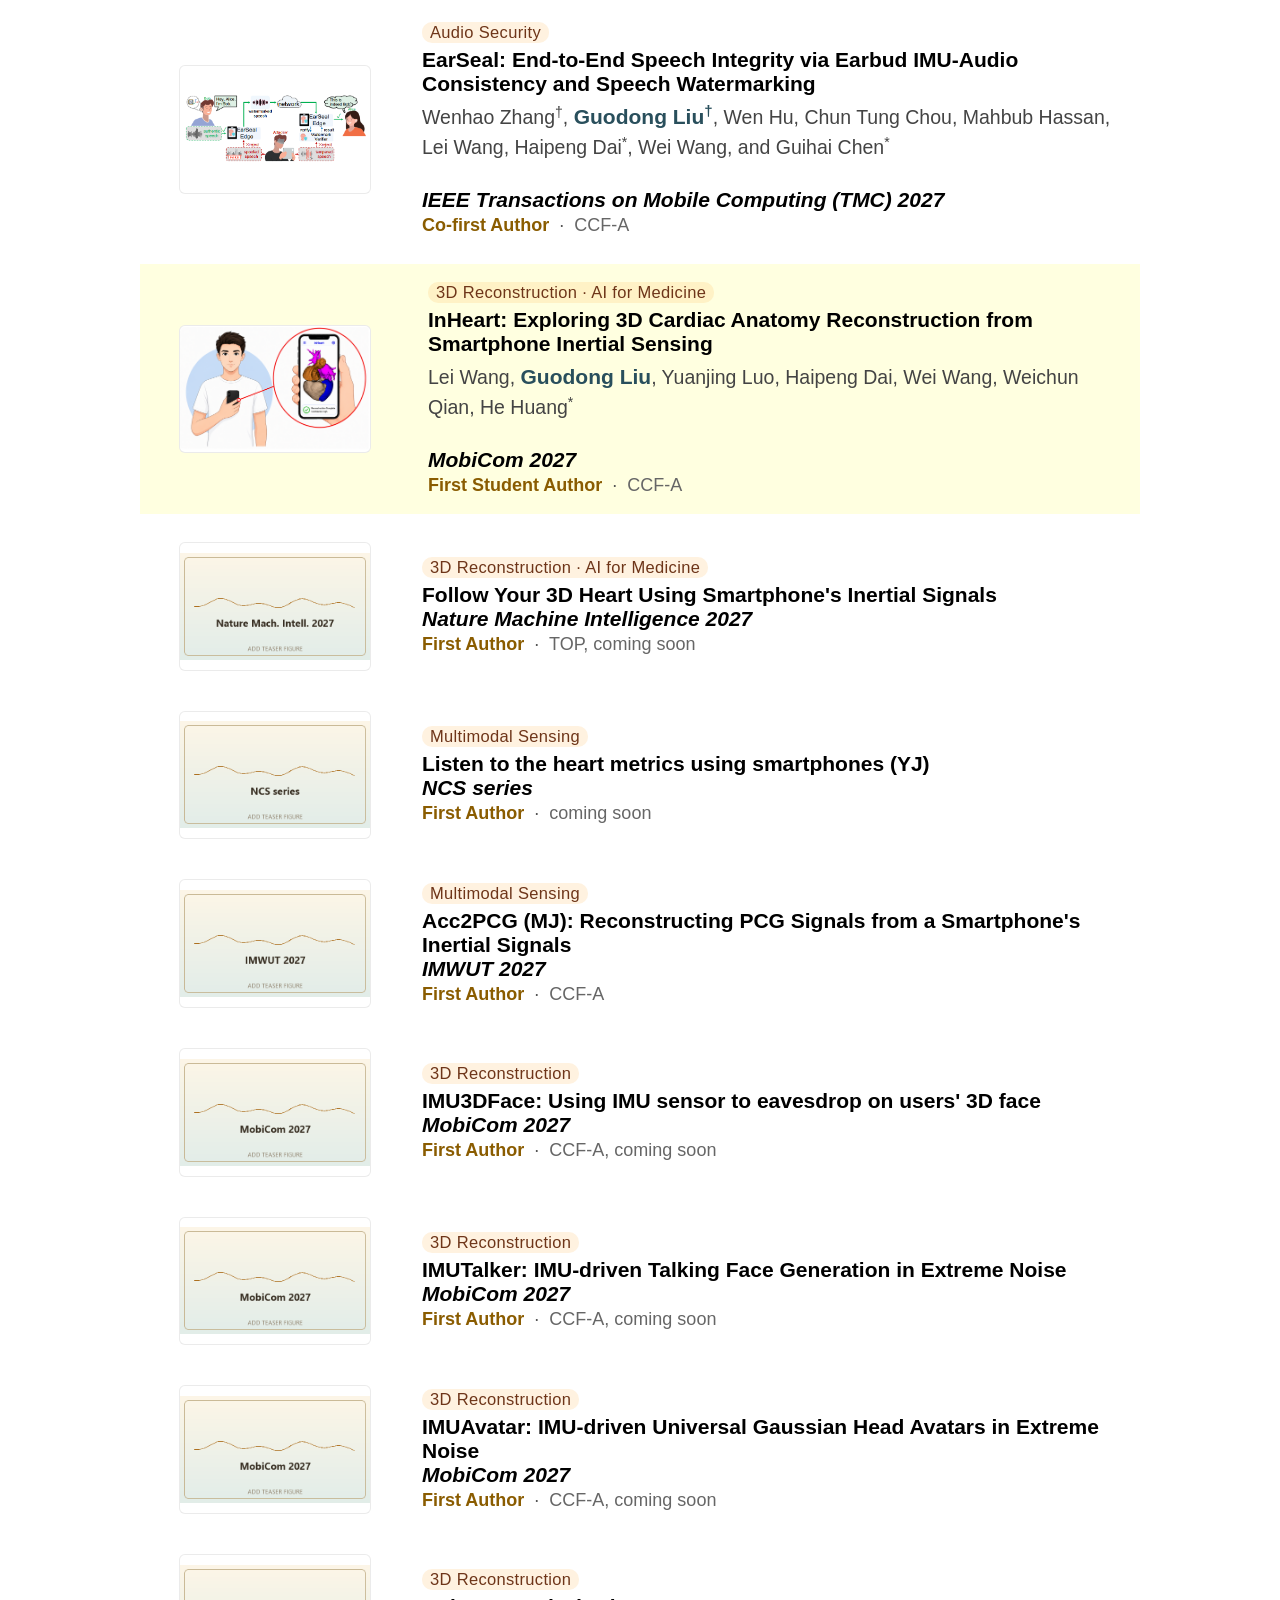
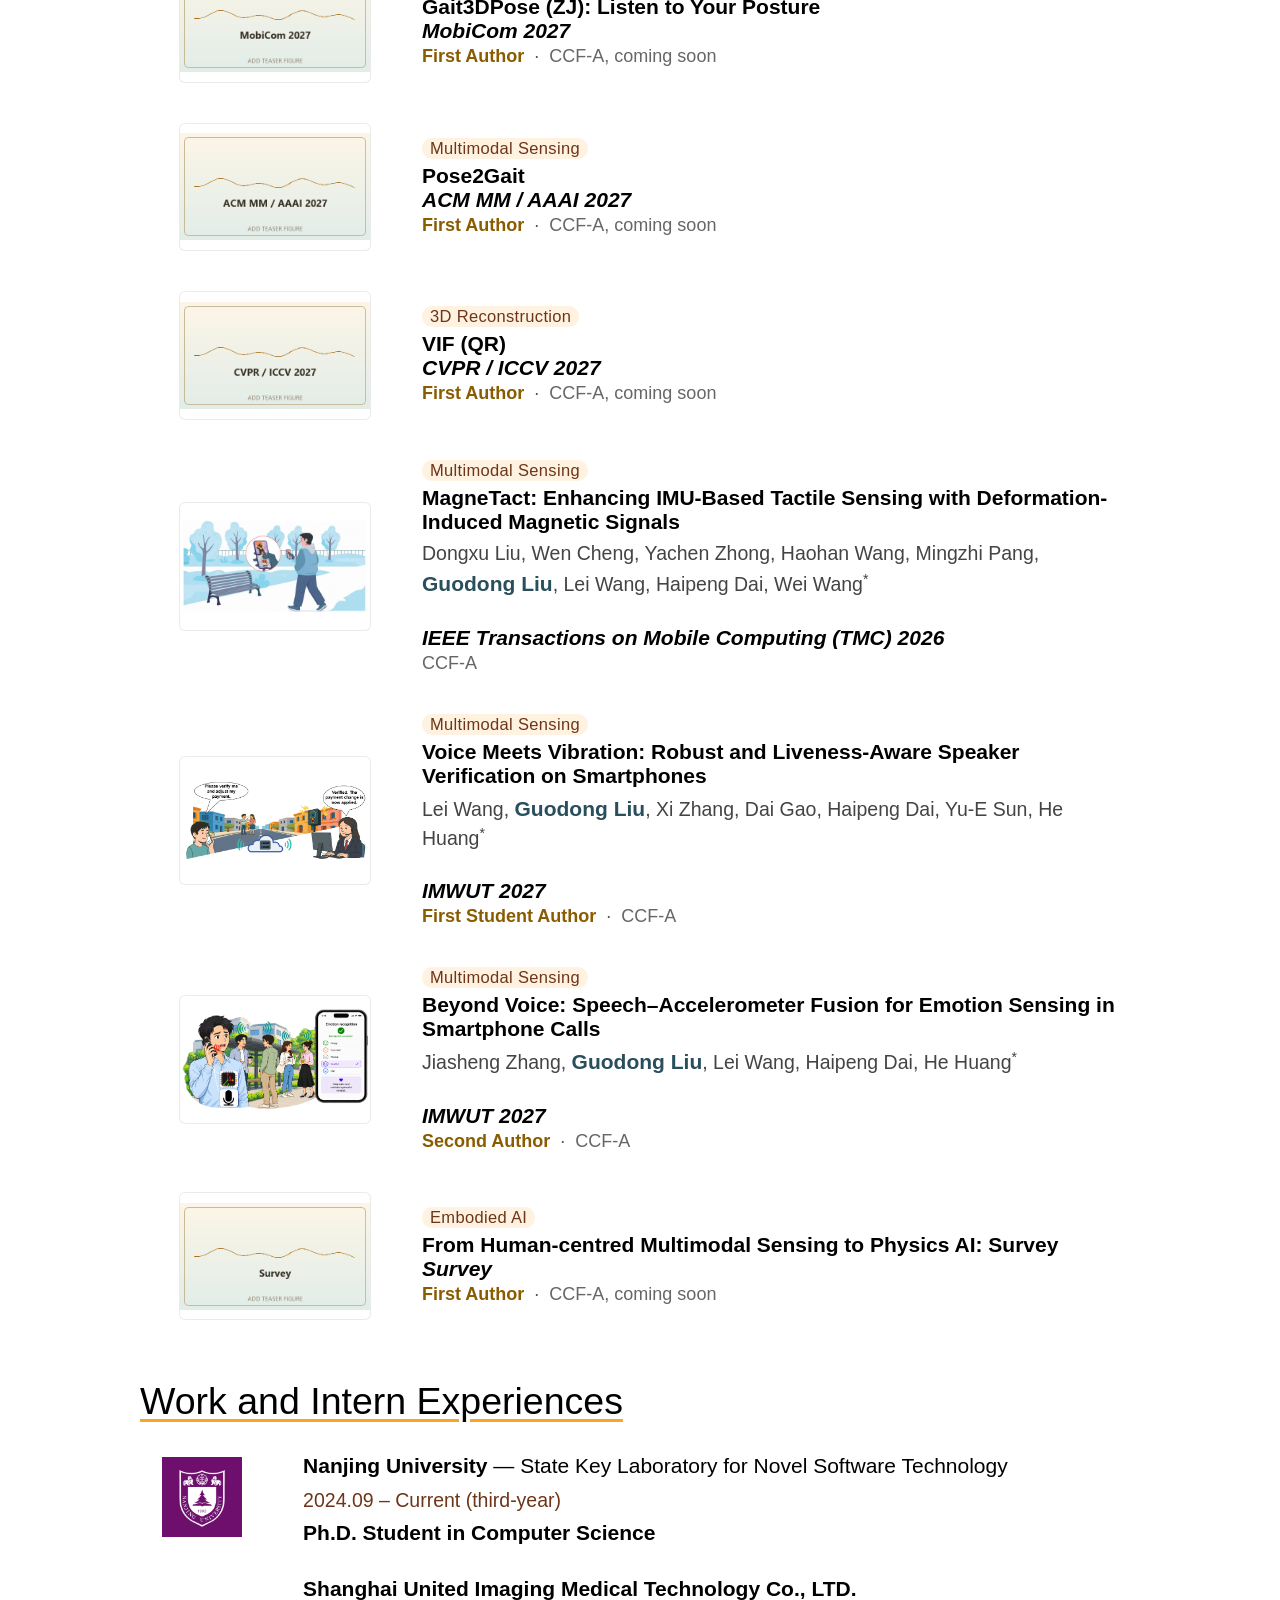
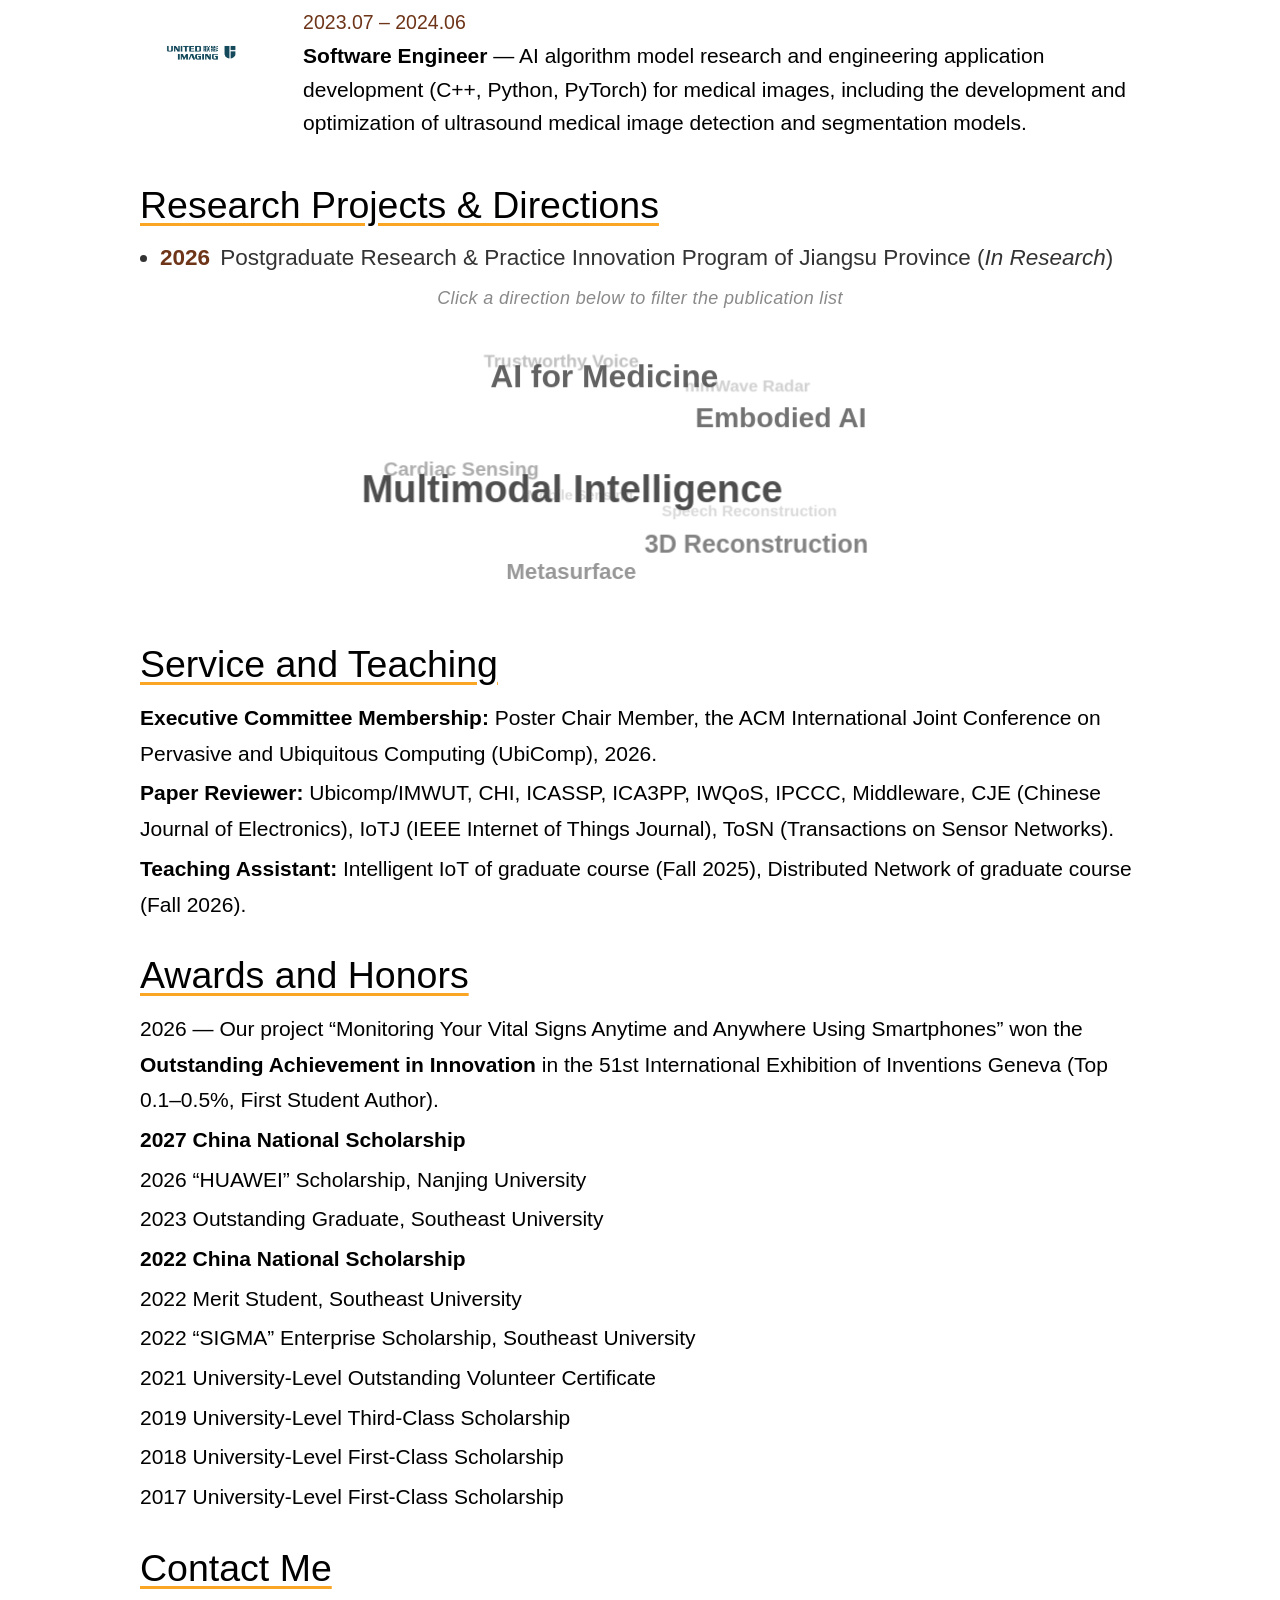
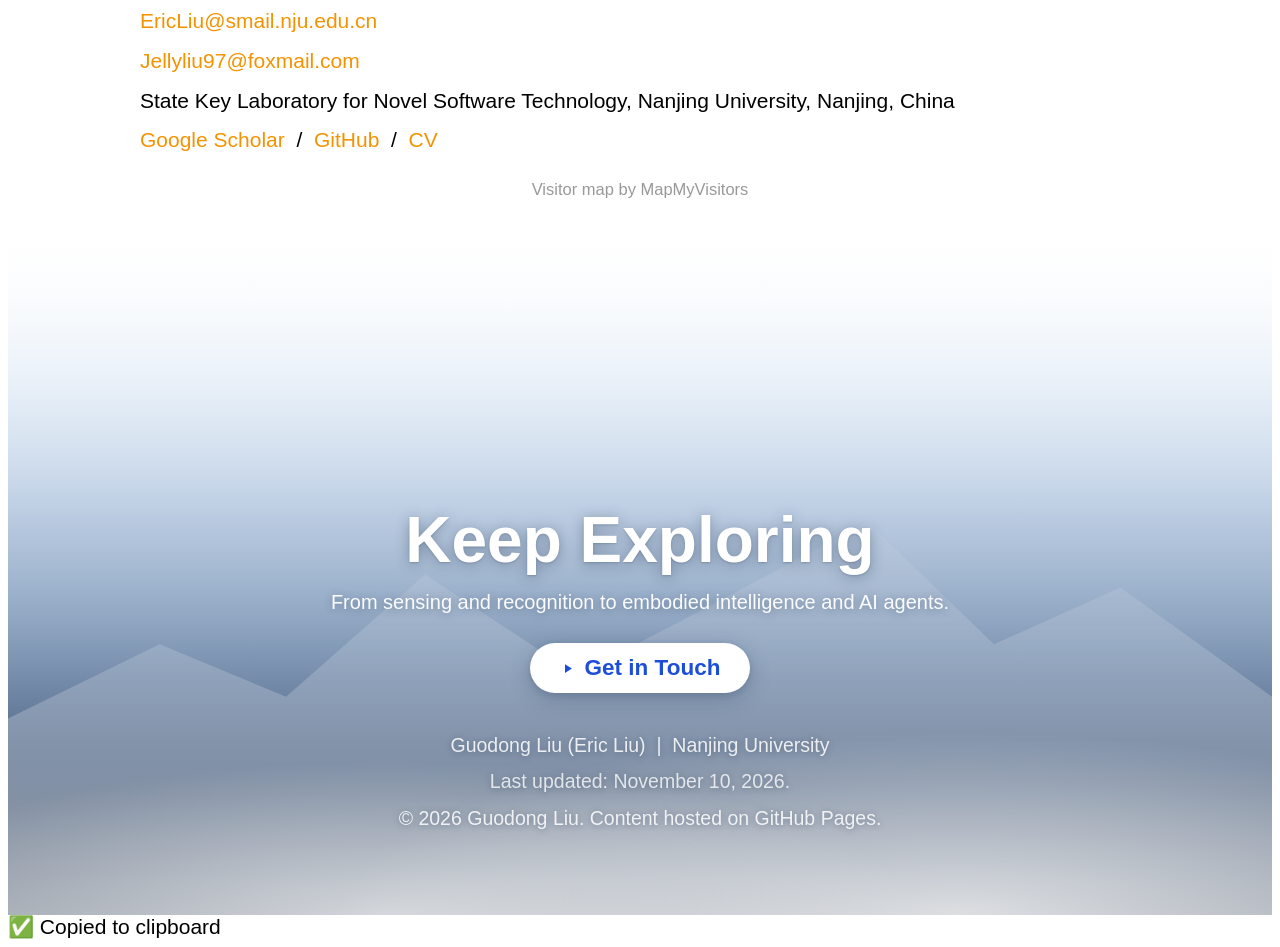
==== commit 0c9484b3: "Update academic homepage" ====
--- a/index.html
+++ b/index.html
@@ -218,8 +218,12 @@
             <button class="tag-btn" data-tag="medical">AI for Medicine</button>
             <button class="tag-btn" data-tag="sensing">Multimodal Sensing</button>
           </div>
+          <div class="pub-sort">
+            <button id="yearSortBtn" type="button" class="sort-btn" data-dir="desc"
+                    title="Sort publications by year">Year ↓</button>
+          </div>
           <table class="publications-table" style="width:100%;border:0px;border-spacing:0 16px;border-collapse:separate;margin-right:auto;margin-left:auto;"><tbody>
-          <tr id="pub-admt2023-metasureface" data-tags="radar">
+          <tr id="pub-admt2023-metasureface" data-tags="radar" data-year="2023">
             <td class="pub-figure" style="padding:12px;width:27%;vertical-align:middle">
               <img class="pub-thumb" src="images/paper/admt2023-metasureface.png" width="155"
                    alt="Teaser figure placeholder for Adv. Mater. Technol. 2023" loading="lazy">
@@ -235,7 +239,7 @@
               
             </td>
           </tr>
-          <tr id="pub-advs2022-prosthesis" class="pub-featured" data-tags="radar" style="background-color: lightyellow;">
+          <tr id="pub-advs2022-prosthesis" class="pub-featured" data-tags="radar" data-year="2022" style="background-color: lightyellow;">
             <td class="pub-figure" style="padding:18px;width:27%;vertical-align:middle">
               <img class="pub-thumb" src="images/paper/advs2022-prosthesis.png" width="190"
                    alt="Teaser figure placeholder for Advanced Science 2022" loading="lazy">
@@ -251,7 +255,7 @@
               
             </td>
           </tr>
-          <tr id="pub-aces2022-gesture" data-tags="radar">
+          <tr id="pub-aces2022-gesture" data-tags="radar" data-year="2022">
             <td class="pub-figure" style="padding:12px;width:27%;vertical-align:middle">
               <img class="pub-thumb" src="images/paper/aces2022-gesture.png" width="155"
                    alt="Teaser figure placeholder for ACES 2022" loading="lazy">
@@ -267,7 +271,7 @@
               
             </td>
           </tr>
-          <tr id="pub-tap2023-doa" data-tags="radar">
+          <tr id="pub-tap2023-doa" data-tags="radar" data-year="2023">
             <td class="pub-figure" style="padding:12px;width:27%;vertical-align:middle">
               <img class="pub-thumb" src="images/paper/tap2023-doa.png" width="155"
                    alt="Teaser figure placeholder for IEEE TAP 2023" loading="lazy">
@@ -283,7 +287,7 @@
               
             </td>
           </tr>
-          <tr id="pub-ubicomp2026-lam" data-tags="radar">
+          <tr id="pub-ubicomp2026-lam" data-tags="radar" data-year="2026">
             <td class="pub-figure" style="padding:12px;width:27%;vertical-align:middle">
               <img class="pub-thumb" src="images/paper/ubicomp2026-lam.png" width="155"
                    alt="Teaser figure placeholder for Ubicomp / IMWUT 2026" loading="lazy">
@@ -299,7 +303,7 @@
               
             </td>
           </tr>
-          <tr id="pub-appsci2026-fusion" data-tags="radar">
+          <tr id="pub-appsci2026-fusion" data-tags="radar" data-year="2026">
             <td class="pub-figure" style="padding:12px;width:27%;vertical-align:middle">
               <img class="pub-thumb" src="images/paper/appsci2026-fusion.png" width="155"
                    alt="Teaser figure placeholder for Applied Sciences 2026" loading="lazy">
@@ -315,7 +319,7 @@
               
             </td>
           </tr>
-          <tr id="pub-mobicom2026-accspeech" class="pub-featured" data-tags="speech" style="background-color: lightyellow;">
+          <tr id="pub-mobicom2026-accspeech" class="pub-featured" data-tags="speech" data-year="2026" style="background-color: lightyellow;">
             <td class="pub-figure" style="padding:18px;width:27%;vertical-align:middle">
               <img class="pub-thumb" src="images/paper/mobicom2026-accspeech.png" width="190"
                    alt="Teaser figure placeholder for MobiCom 2026" loading="lazy">
@@ -331,7 +335,7 @@
               
             </td>
           </tr>
-          <tr id="pub-chi2027-beyondmic" class="pub-featured" data-tags="speech" style="background-color: lightyellow;">
+          <tr id="pub-chi2027-beyondmic" class="pub-featured" data-tags="speech" data-year="2027" style="background-color: lightyellow;">
             <td class="pub-figure" style="padding:18px;width:27%;vertical-align:middle">
               <img class="pub-thumb" src="images/paper/chi2027-beyondmic.png" width="190"
                    alt="Teaser figure placeholder for CHI 2027" loading="lazy">
@@ -347,7 +351,7 @@
               
             </td>
           </tr>
-          <tr id="pub-tmc2027-vibmic" data-tags="speech">
+          <tr id="pub-tmc2027-vibmic" data-tags="speech" data-year="2027">
             <td class="pub-figure" style="padding:12px;width:27%;vertical-align:middle">
               <img class="pub-thumb" src="images/paper/tmc2027-vibmic.png" width="155"
                    alt="Teaser figure placeholder for IEEE TMC 2027" loading="lazy">
@@ -362,7 +366,7 @@
               
             </td>
           </tr>
-          <tr id="pub-mobicom2027-e2e" data-tags="speech">
+          <tr id="pub-mobicom2027-e2e" data-tags="speech" data-year="2027">
             <td class="pub-figure" style="padding:12px;width:27%;vertical-align:middle">
               <img class="pub-thumb" src="images/paper/mobicom2027-e2e.png" width="155"
                    alt="Teaser figure placeholder for MobiCom 2027" loading="lazy">
@@ -377,7 +381,7 @@
               
             </td>
           </tr>
-          <tr id="pub-biocom" class="pub-featured" data-tags="security" style="background-color: lightyellow;">
+          <tr id="pub-biocom" class="pub-featured" data-tags="security" data-year="2027" style="background-color: lightyellow;">
             <td class="pub-figure" style="padding:18px;width:27%;vertical-align:middle">
               <img class="pub-thumb" src="images/paper/biocom.png" width="190"
                    alt="Teaser figure placeholder for MobiCom 2027" loading="lazy">
@@ -393,7 +397,7 @@
               
             </td>
           </tr>
-          <tr id="pub-tmc2027-watermark" data-tags="security">
+          <tr id="pub-tmc2027-watermark" data-tags="security" data-year="2027">
             <td class="pub-figure" style="padding:12px;width:27%;vertical-align:middle">
               <img class="pub-thumb" src="images/paper/tmc2027-watermark.png" width="155"
                    alt="Teaser figure placeholder for IEEE TMC 2027" loading="lazy">
@@ -408,7 +412,7 @@
               
             </td>
           </tr>
-          <tr id="pub-imwut2027-deepfake" class="pub-featured" data-tags="security" style="background-color: lightyellow;">
+          <tr id="pub-imwut2027-deepfake" class="pub-featured" data-tags="security" data-year="2027" style="background-color: lightyellow;">
             <td class="pub-figure" style="padding:18px;width:27%;vertical-align:middle">
               <img class="pub-thumb" src="images/paper/imwut2027-deepfake.png" width="190"
                    alt="Teaser figure placeholder for IMWUT 2027" loading="lazy">
@@ -424,7 +428,7 @@
               
             </td>
           </tr>
-          <tr id="pub-imwut2027-trustworthy" data-tags="security">
+          <tr id="pub-imwut2027-trustworthy" data-tags="security" data-year="2027">
             <td class="pub-figure" style="padding:12px;width:27%;vertical-align:middle">
               <img class="pub-thumb" src="images/paper/imwut2027-trustworthy.png" width="155"
                    alt="Teaser figure placeholder for IMWUT 2027" loading="lazy">
@@ -440,7 +444,7 @@
               
             </td>
           </tr>
-          <tr id="pub-tmc2027-earseal" data-tags="security">
+          <tr id="pub-tmc2027-earseal" data-tags="security" data-year="2027">
             <td class="pub-figure" style="padding:12px;width:27%;vertical-align:middle">
               <img class="pub-thumb" src="images/paper/tmc2027-earseal.png" width="155"
                    alt="Teaser figure placeholder for IEEE TMC 2027" loading="lazy">
@@ -456,7 +460,7 @@
               
             </td>
           </tr>
-          <tr id="pub-mobicom2027-inheart" class="pub-featured" data-tags="recon3d,medical" style="background-color: lightyellow;">
+          <tr id="pub-mobicom2027-inheart" class="pub-featured" data-tags="recon3d,medical" data-year="2027" style="background-color: lightyellow;">
             <td class="pub-figure" style="padding:18px;width:27%;vertical-align:middle">
               <img class="pub-thumb" src="images/paper/mobicom2027-inheart.png" width="190"
                    alt="Teaser figure placeholder for MobiCom 2027" loading="lazy">
@@ -472,7 +476,7 @@
               
             </td>
           </tr>
-          <tr id="pub-nmi2027-heart" data-tags="recon3d,medical">
+          <tr id="pub-nmi2027-heart" data-tags="recon3d,medical" data-year="2027">
             <td class="pub-figure" style="padding:12px;width:27%;vertical-align:middle">
               <img class="pub-thumb" src="images/paper/nmi2027-heart.png" width="155"
                    alt="Teaser figure placeholder for Nature Mach. Intell. 2027" loading="lazy">
@@ -487,7 +491,7 @@
               
             </td>
           </tr>
-          <tr id="pub-ncs-heart-metrics" data-tags="sensing">
+          <tr id="pub-ncs-heart-metrics" data-tags="sensing" data-year="">
             <td class="pub-figure" style="padding:12px;width:27%;vertical-align:middle">
               <img class="pub-thumb" src="images/paper/ncs-heart-metrics.png" width="155"
                    alt="Teaser figure placeholder for NCS series" loading="lazy">
@@ -502,7 +506,7 @@
               
             </td>
           </tr>
-          <tr id="pub-imwut2027-acc2pcg" data-tags="sensing">
+          <tr id="pub-imwut2027-acc2pcg" data-tags="sensing" data-year="2027">
             <td class="pub-figure" style="padding:12px;width:27%;vertical-align:middle">
               <img class="pub-thumb" src="images/paper/imwut2027-acc2pcg.png" width="155"
                    alt="Teaser figure placeholder for IMWUT 2027" loading="lazy">
@@ -517,7 +521,7 @@
               
             </td>
           </tr>
-          <tr id="pub-mobicom2027-imu3dface" data-tags="recon3d">
+          <tr id="pub-mobicom2027-imu3dface" data-tags="recon3d" data-year="2027">
             <td class="pub-figure" style="padding:12px;width:27%;vertical-align:middle">
               <img class="pub-thumb" src="images/paper/mobicom2027-imu3dface.png" width="155"
                    alt="Teaser figure placeholder for MobiCom 2027" loading="lazy">
@@ -532,7 +536,7 @@
               
             </td>
           </tr>
-          <tr id="pub-mobicom2027-imutalker" data-tags="recon3d">
+          <tr id="pub-mobicom2027-imutalker" data-tags="recon3d" data-year="2027">
             <td class="pub-figure" style="padding:12px;width:27%;vertical-align:middle">
               <img class="pub-thumb" src="images/paper/mobicom2027-imutalker.png" width="155"
                    alt="Teaser figure placeholder for MobiCom 2027" loading="lazy">
@@ -547,7 +551,7 @@
               
             </td>
           </tr>
-          <tr id="pub-mobicom2027-imuavatar" data-tags="recon3d">
+          <tr id="pub-mobicom2027-imuavatar" data-tags="recon3d" data-year="2027">
             <td class="pub-figure" style="padding:12px;width:27%;vertical-align:middle">
               <img class="pub-thumb" src="images/paper/mobicom2027-imuavatar.png" width="155"
                    alt="Teaser figure placeholder for MobiCom 2027" loading="lazy">
@@ -562,7 +566,7 @@
               
             </td>
           </tr>
-          <tr id="pub-mobicom2027-gait3dpose" data-tags="recon3d">
+          <tr id="pub-mobicom2027-gait3dpose" data-tags="recon3d" data-year="2027">
             <td class="pub-figure" style="padding:12px;width:27%;vertical-align:middle">
               <img class="pub-thumb" src="images/paper/mobicom2027-gait3dpose.png" width="155"
                    alt="Teaser figure placeholder for MobiCom 2027" loading="lazy">
@@ -577,7 +581,7 @@
               
             </td>
           </tr>
-          <tr id="pub-mm2027-pose2gait" data-tags="sensing">
+          <tr id="pub-mm2027-pose2gait" data-tags="sensing" data-year="2027">
             <td class="pub-figure" style="padding:12px;width:27%;vertical-align:middle">
               <img class="pub-thumb" src="images/paper/mm2027-pose2gait.png" width="155"
                    alt="Teaser figure placeholder for ACM MM / AAAI 2027" loading="lazy">
@@ -592,7 +596,7 @@
               
             </td>
           </tr>
-          <tr id="pub-cvpr2027-vif" data-tags="recon3d">
+          <tr id="pub-cvpr2027-vif" data-tags="recon3d" data-year="2027">
             <td class="pub-figure" style="padding:12px;width:27%;vertical-align:middle">
               <img class="pub-thumb" src="images/paper/cvpr2027-vif.png" width="155"
                    alt="Teaser figure placeholder for CVPR / ICCV 2027" loading="lazy">
@@ -607,7 +611,7 @@
               
             </td>
           </tr>
-          <tr id="pub-tmc2026-magnetact" data-tags="sensing">
+          <tr id="pub-tmc2026-magnetact" data-tags="sensing" data-year="2026">
             <td class="pub-figure" style="padding:12px;width:27%;vertical-align:middle">
               <img class="pub-thumb" src="images/paper/tmc2026-magnetact.png" width="155"
                    alt="Teaser figure placeholder for IEEE TMC 2026" loading="lazy">
@@ -623,7 +627,7 @@
               
             </td>
           </tr>
-          <tr id="pub-imwut2027-liveness" data-tags="sensing">
+          <tr id="pub-imwut2027-liveness" data-tags="sensing" data-year="2027">
             <td class="pub-figure" style="padding:12px;width:27%;vertical-align:middle">
               <img class="pub-thumb" src="images/paper/imwut2027-liveness.png" width="155"
                    alt="Teaser figure placeholder for IMWUT 2027" loading="lazy">
@@ -639,7 +643,7 @@
               
             </td>
           </tr>
-          <tr id="pub-imwut2027-emotion" data-tags="sensing">
+          <tr id="pub-imwut2027-emotion" data-tags="sensing" data-year="2027">
             <td class="pub-figure" style="padding:12px;width:27%;vertical-align:middle">
               <img class="pub-thumb" src="images/paper/imwut2027-emotion.png" width="155"
                    alt="Teaser figure placeholder for IMWUT 2027" loading="lazy">
@@ -655,7 +659,7 @@
               
             </td>
           </tr>
-          <tr id="pub-survey-physics-ai" data-tags="embodied">
+          <tr id="pub-survey-physics-ai" data-tags="embodied" data-year="">
             <td class="pub-figure" style="padding:12px;width:27%;vertical-align:middle">
               <img class="pub-thumb" src="images/paper/survey-physics-ai.png" width="155"
                    alt="Teaser figure placeholder for Survey" loading="lazy">
@@ -683,6 +687,25 @@
               const count = tag === 'all' ? total : Array.from(rows).filter(r => r.dataset.tags.split(',').includes(tag)).length;
               btn.insertAdjacentHTML('beforeend', ' <span class="tag-count">(' + count + ')</span>');
             });
+          });
+
+          // Year sorting: only reorders rows, keeps the current tag filter untouched.
+          let yearDir = 'desc';
+          document.getElementById('yearSortBtn').addEventListener('click', function() {
+            yearDir = yearDir === 'desc' ? 'asc' : 'desc';
+            this.dataset.dir = yearDir;
+            this.textContent = yearDir === 'desc' ? 'Year ↓' : 'Year ↑';
+            const tbody = document.querySelector('.publications-table tbody');
+            const rows = Array.from(tbody.querySelectorAll('tr[data-tags]'));
+            rows.sort(function(a, b) {
+              const ya = parseInt(a.dataset.year || '0', 10);
+              const yb = parseInt(b.dataset.year || '0', 10);
+              if (!ya && !yb) return 0;
+              if (!ya) return 1;
+              if (!yb) return -1;
+              return yearDir === 'desc' ? yb - ya : ya - yb;
+            });
+            rows.forEach(function(r) { tbody.appendChild(r); });
           });
 
           document.getElementById('tagFilter').addEventListener('click', function(e) {
@@ -887,6 +910,12 @@
               <li><a href="https://scholar.google.com/citations?hl=zh-CN&amp;user=ysxUnXsAAAAJ" target="_blank" rel="noopener">Google Scholar</a> &nbsp;/&nbsp; <a href="https://github.com/Jellyliu97" target="_blank" rel="noopener">GitHub</a> &nbsp;/&nbsp; <a href="https://jellyliu97.github.io/cv/" target="_blank" rel="noopener">CV</a></li>
           </ul>
         </section>
+
+                <section id="visitor-map" class="page-section">
+<script type="text/javascript" id="mapmyvisitors" src="https://mapmyvisitors.com/map.js?d=J9XRl7J8t8mNPubRQ7MXo5l0rcO6IR0s93B2p_WcZoA&cl=ffffff&w=a"></script>
+      <noscript><a href="https://mapmyvisitors.com/web/1c9he" title="Visit tracker"><img src="https://mapmyvisitors.com/map.png?d=J9XRl7J8t8mNPubRQ7MXo5l0rcO6IR0s93B2p_WcZoA&cl=ffffff" alt="Visitor map" /></a></noscript>
+<p class="visitor-note">Visitor map by MapMyVisitors</p>
+        </section>
       </td>
     </tr>
   </tbody></table>
--- a/stylesheet.css
+++ b/stylesheet.css
@@ -1175,3 +1175,21 @@
   font-family: inherit;
   font-size: calc(14px * var(--font-scale));
 }
+.pub-sort { display: flex; justify-content: flex-end; margin: 0 0 10px; }
+.sort-btn {
+  font-family: inherit;
+  font-size: calc(13px * var(--font-scale));
+  padding: 3px 12px;
+  border: 1px solid #e2cfa6;
+  border-radius: 12px;
+  background: #fffdf5;
+  color: #6e3519;
+  cursor: pointer;
+}
+.sort-btn:hover { background: #fdf3d9; }
+.sort-btn:active { transform: translateY(1px); }
+
+#visitor-map { max-width: 340px; margin: 10px auto 26px; text-align: center; }
+#visitor-map iframe, #visitor-map img, #visitor-map canvas,
+#visitor-map div { max-width: 100%; }
+.visitor-note { font-size: calc(11px * var(--font-scale)); color: #999; margin-top: 4px; }
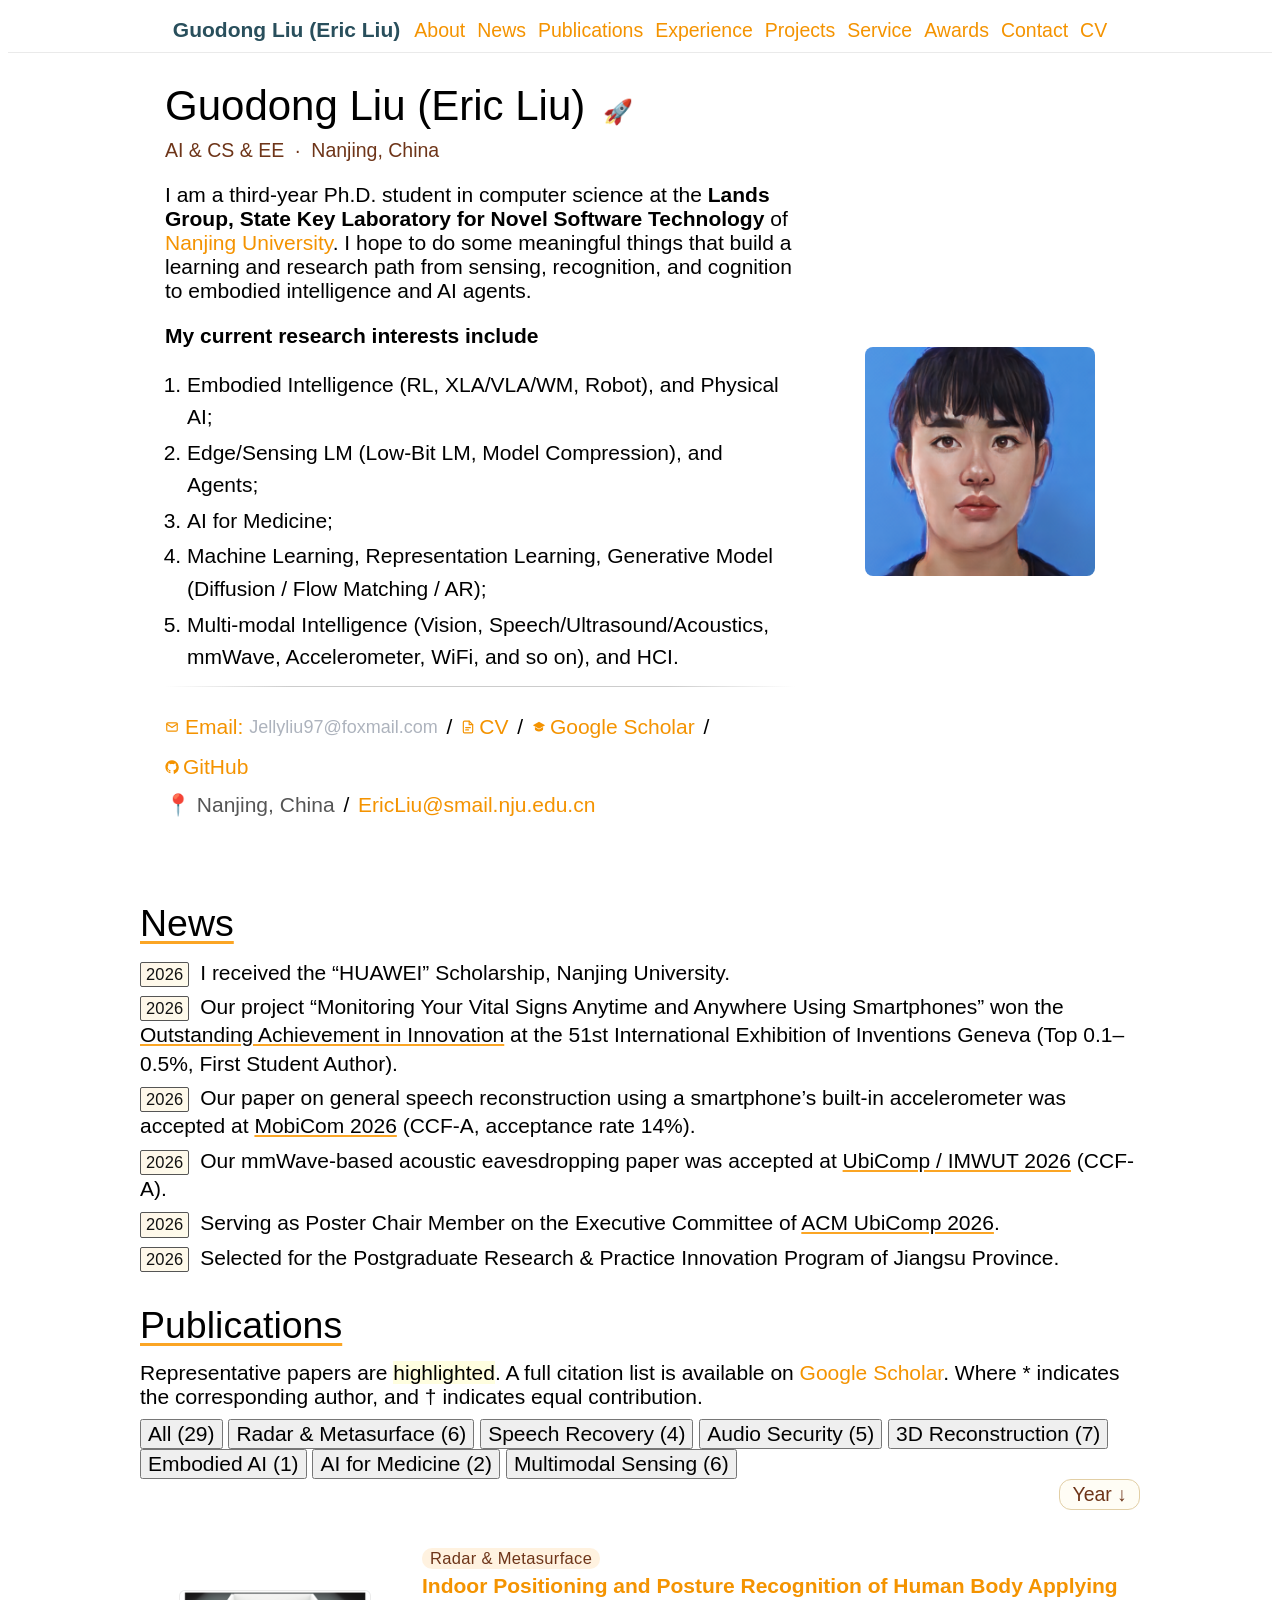
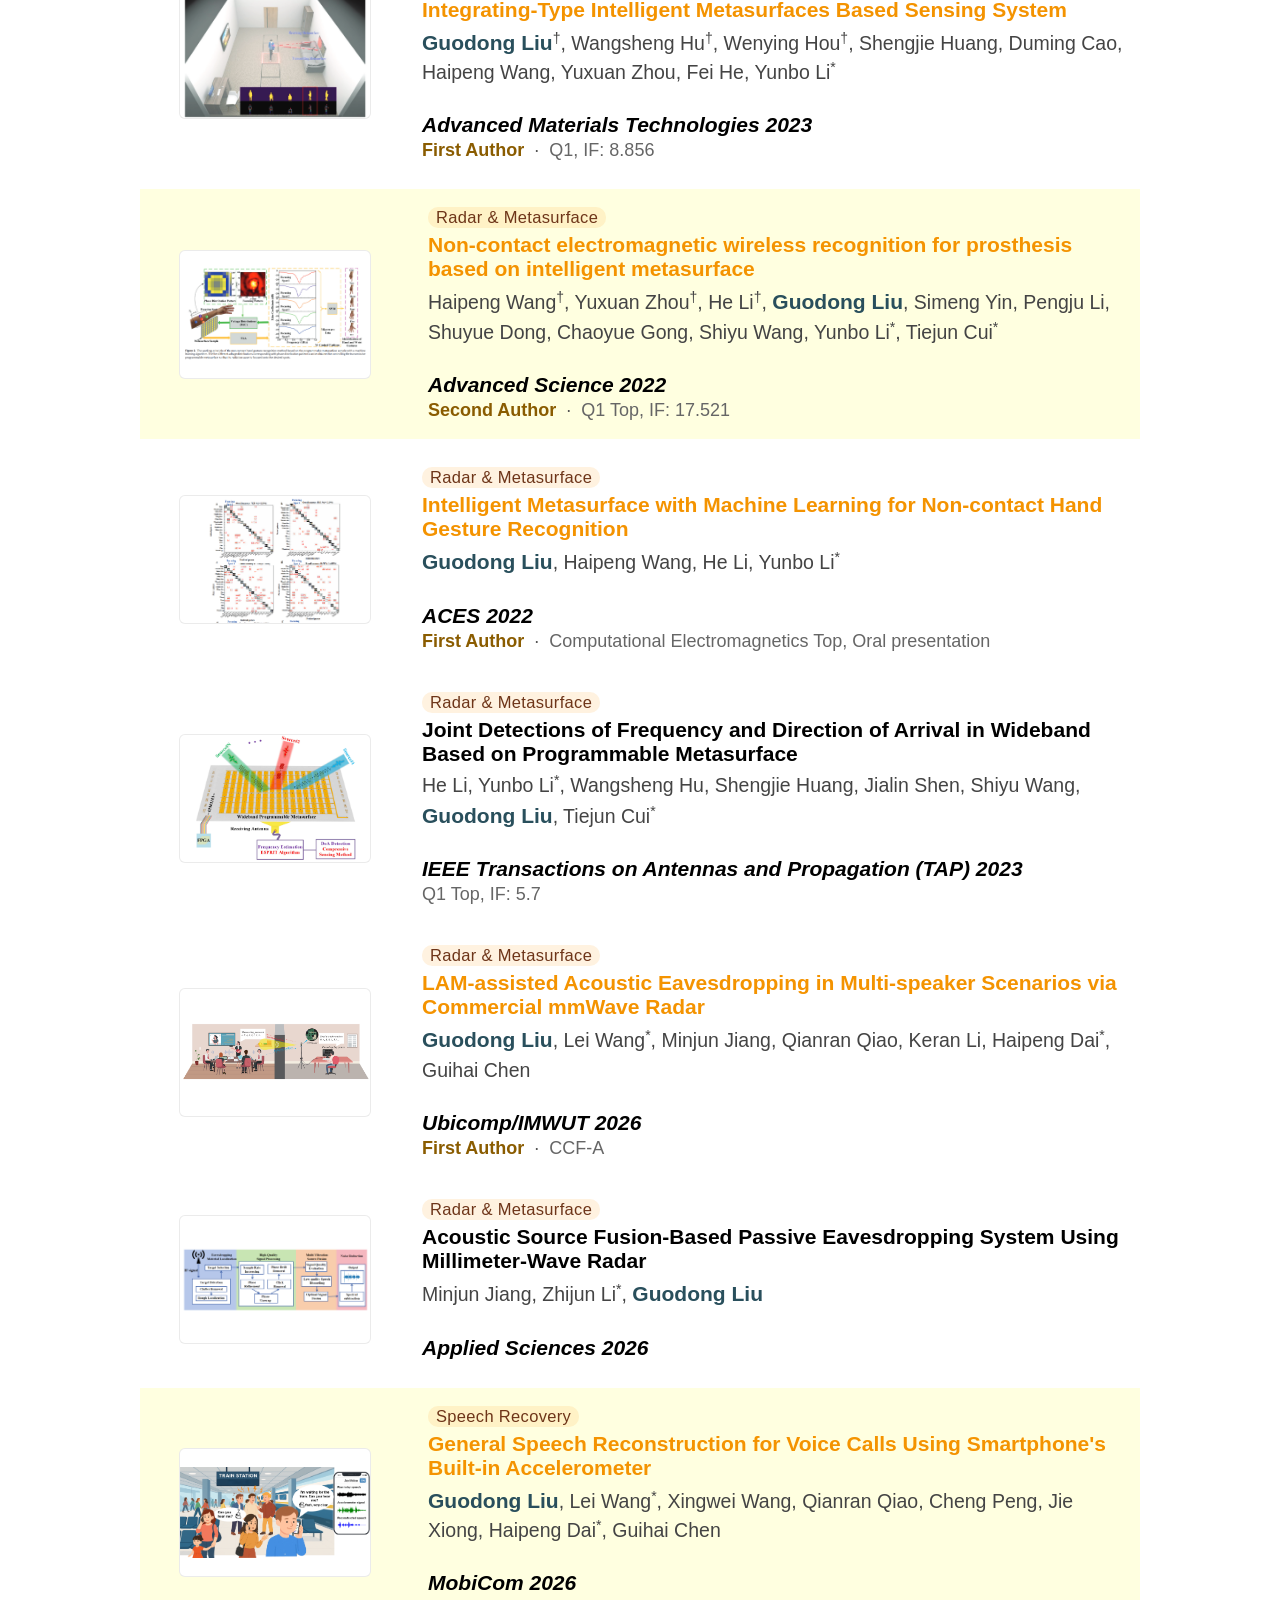
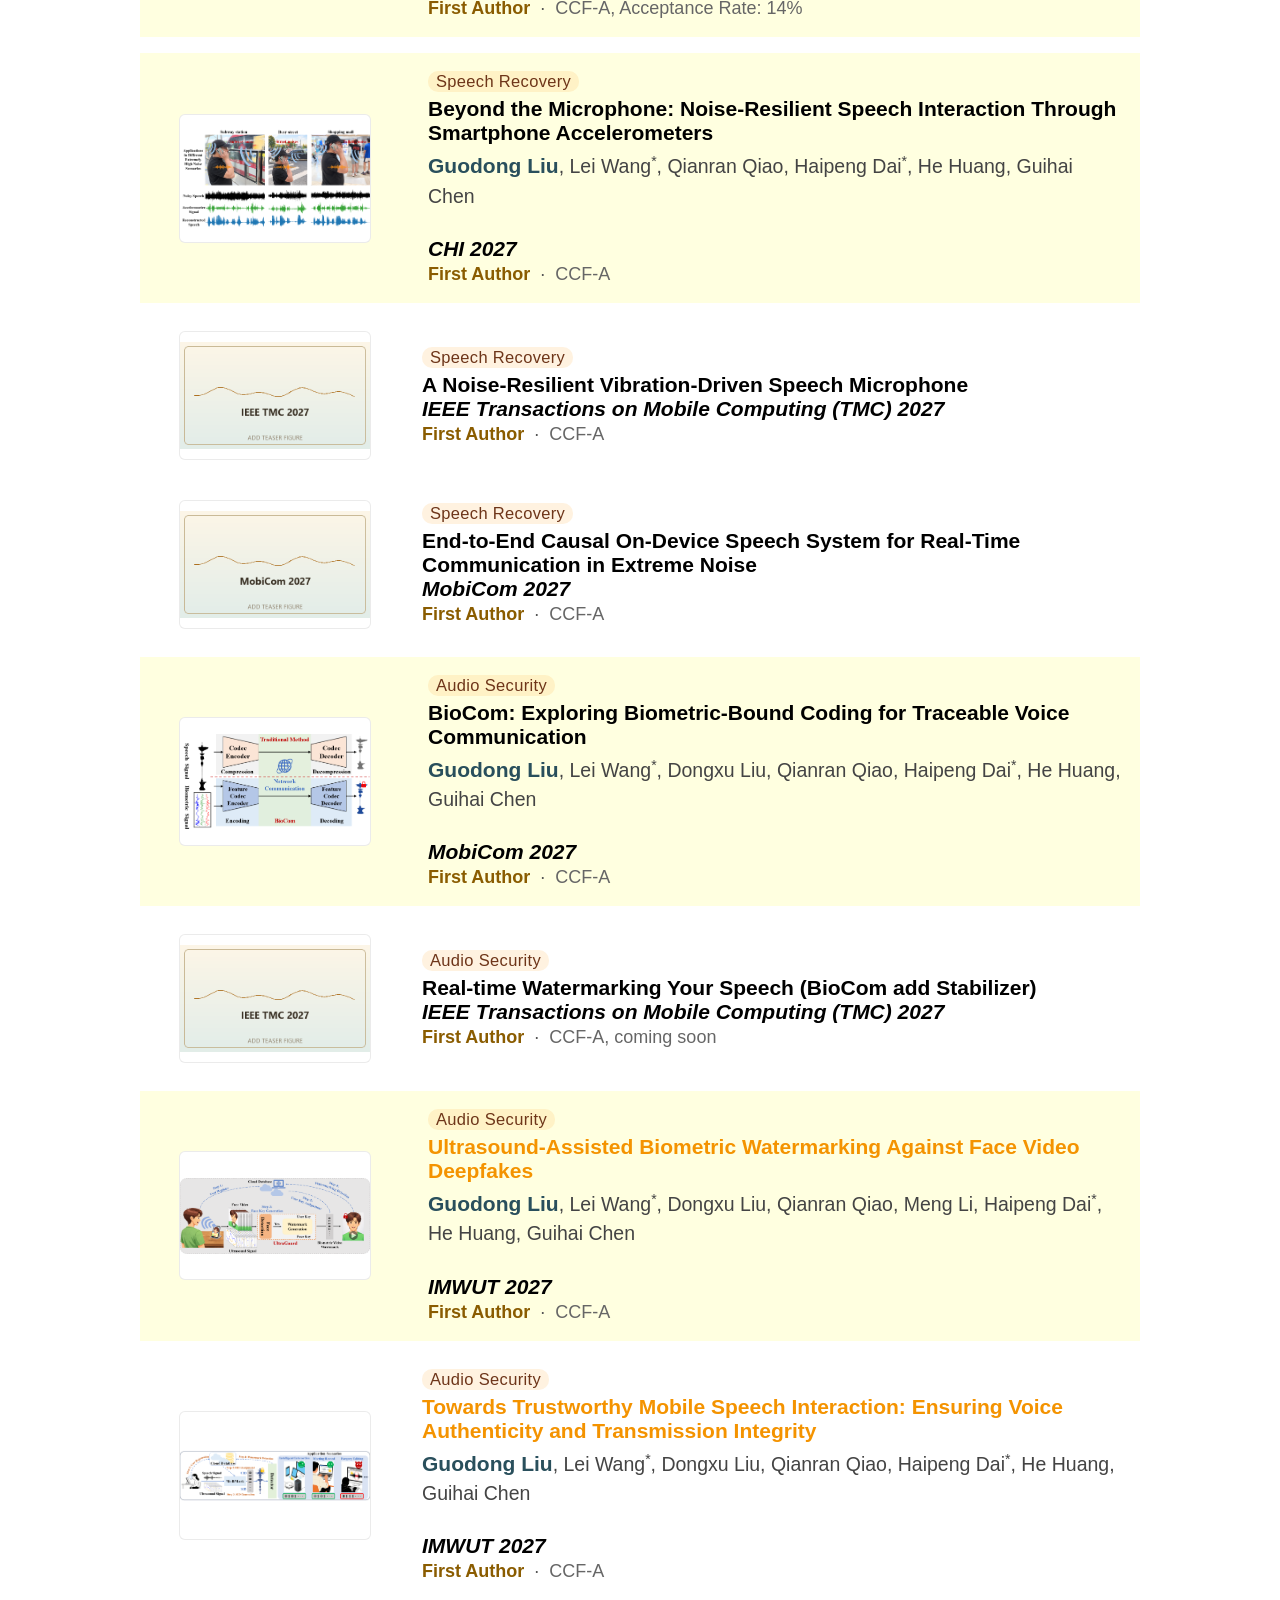
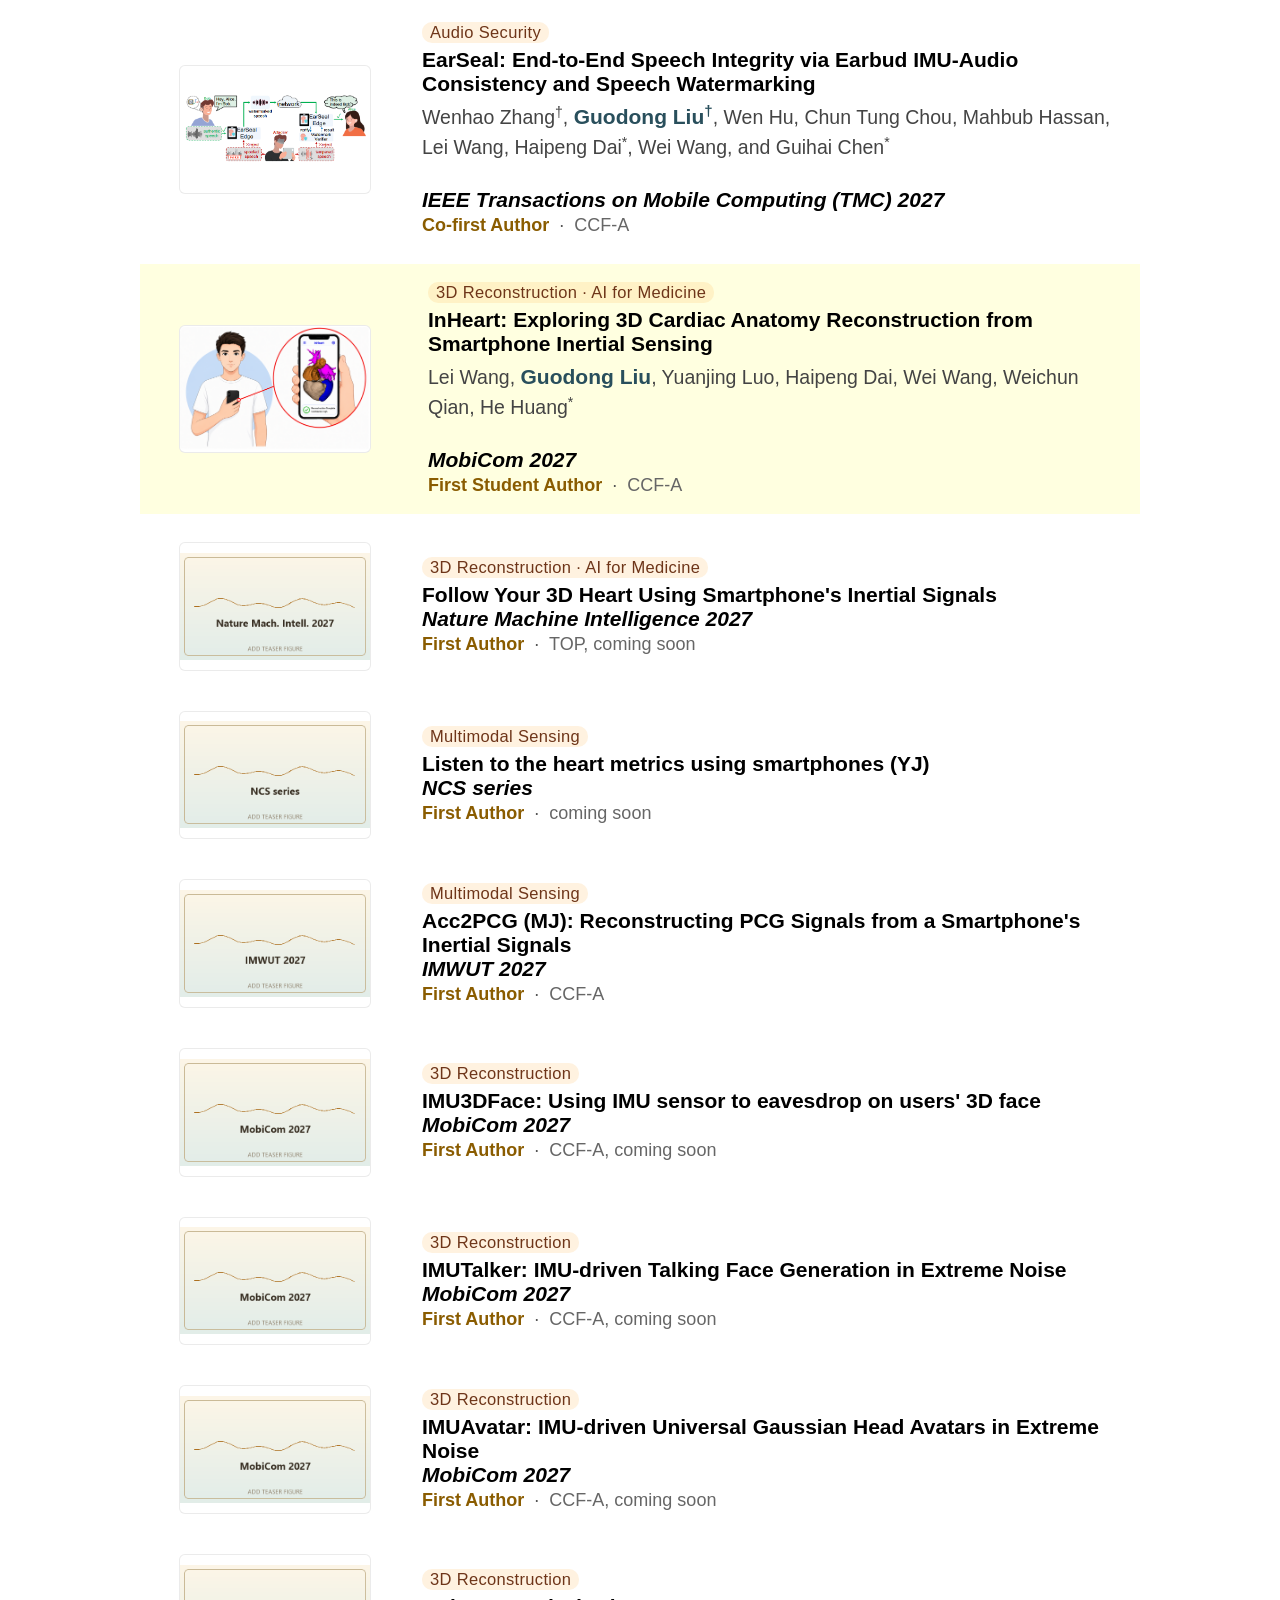
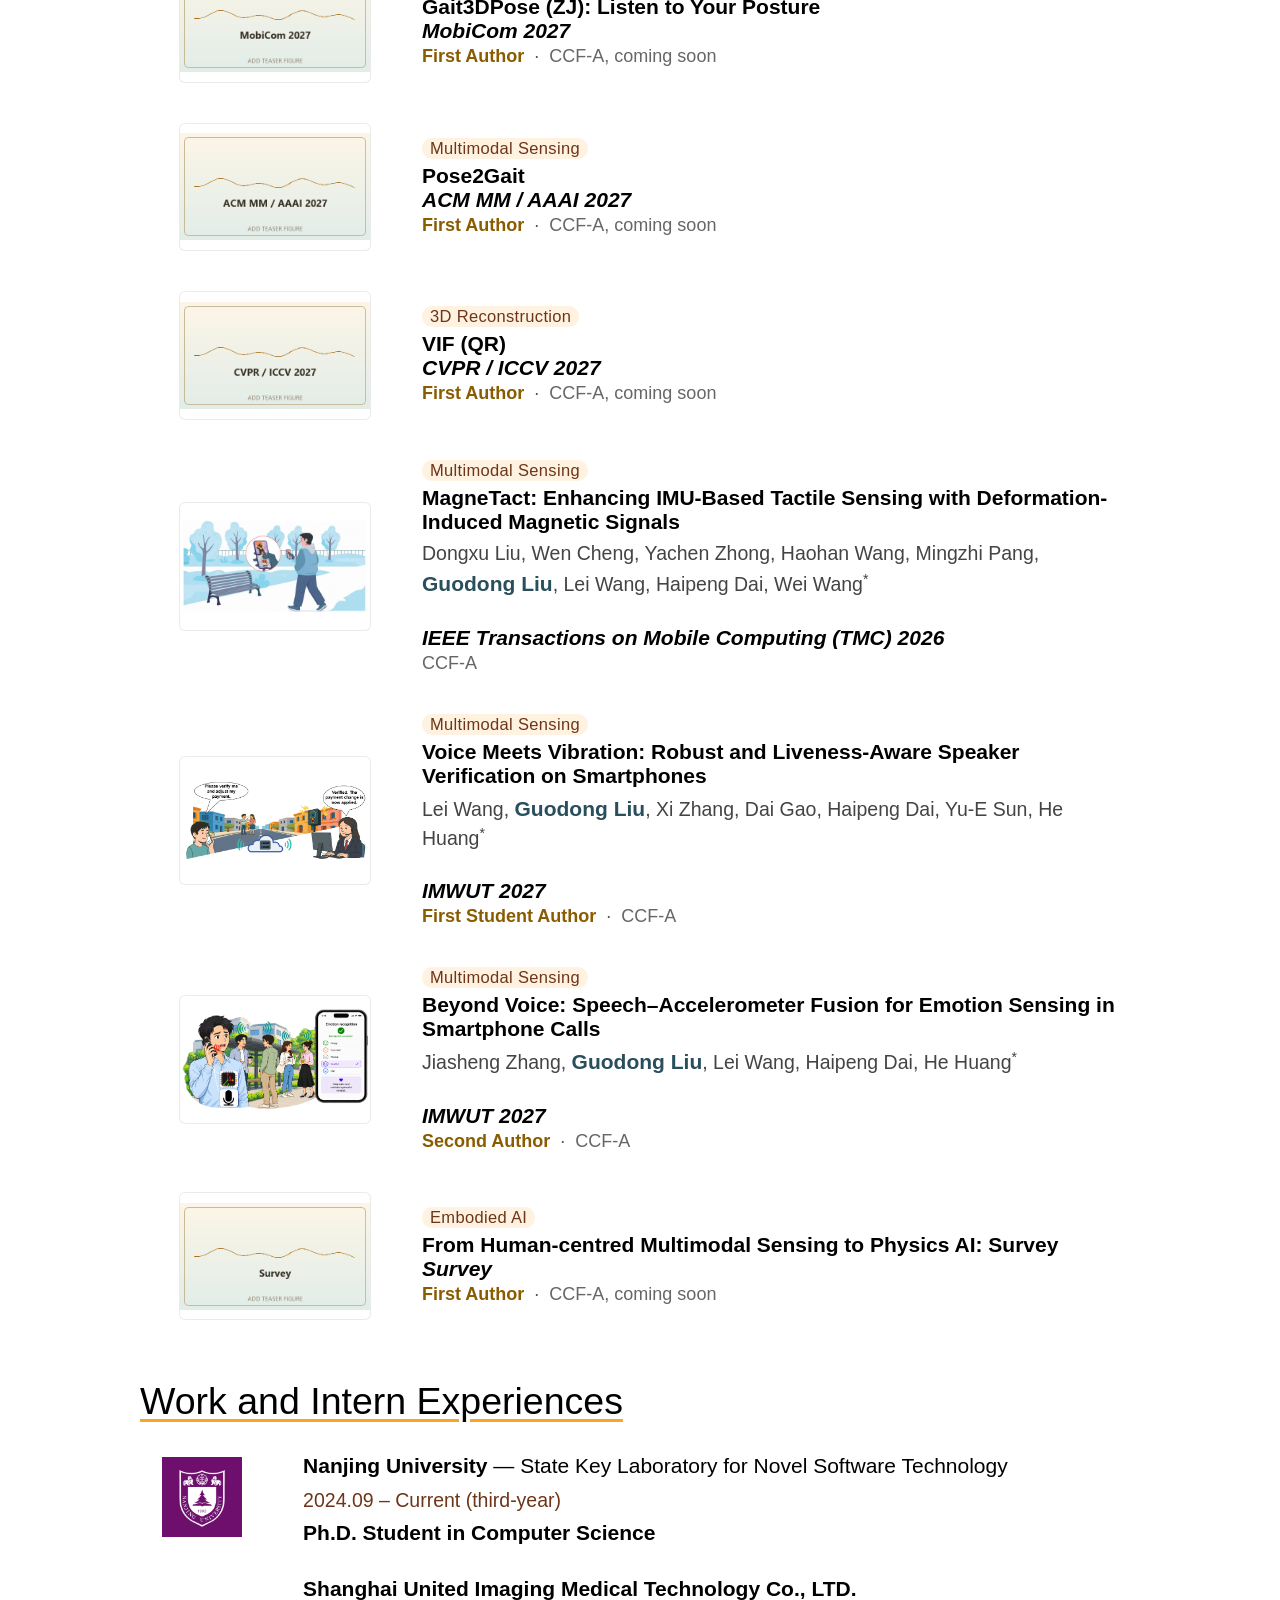
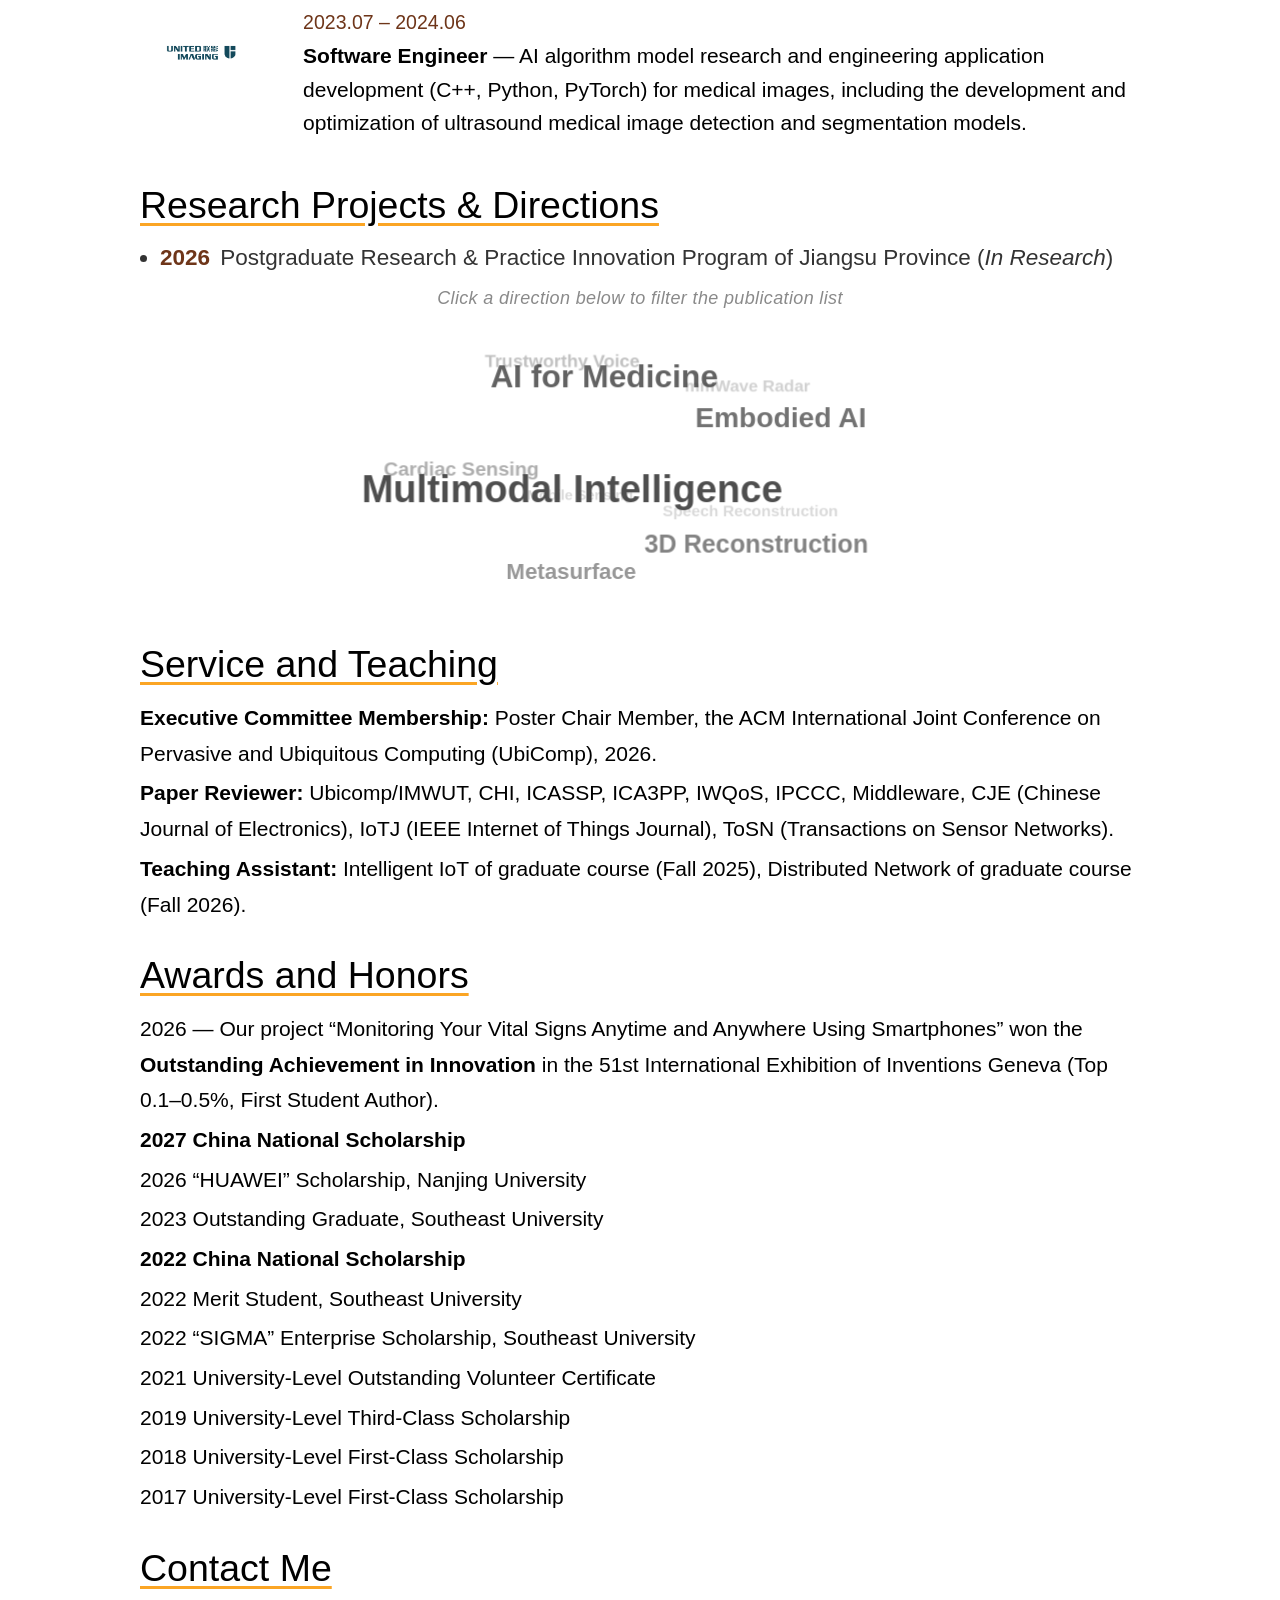
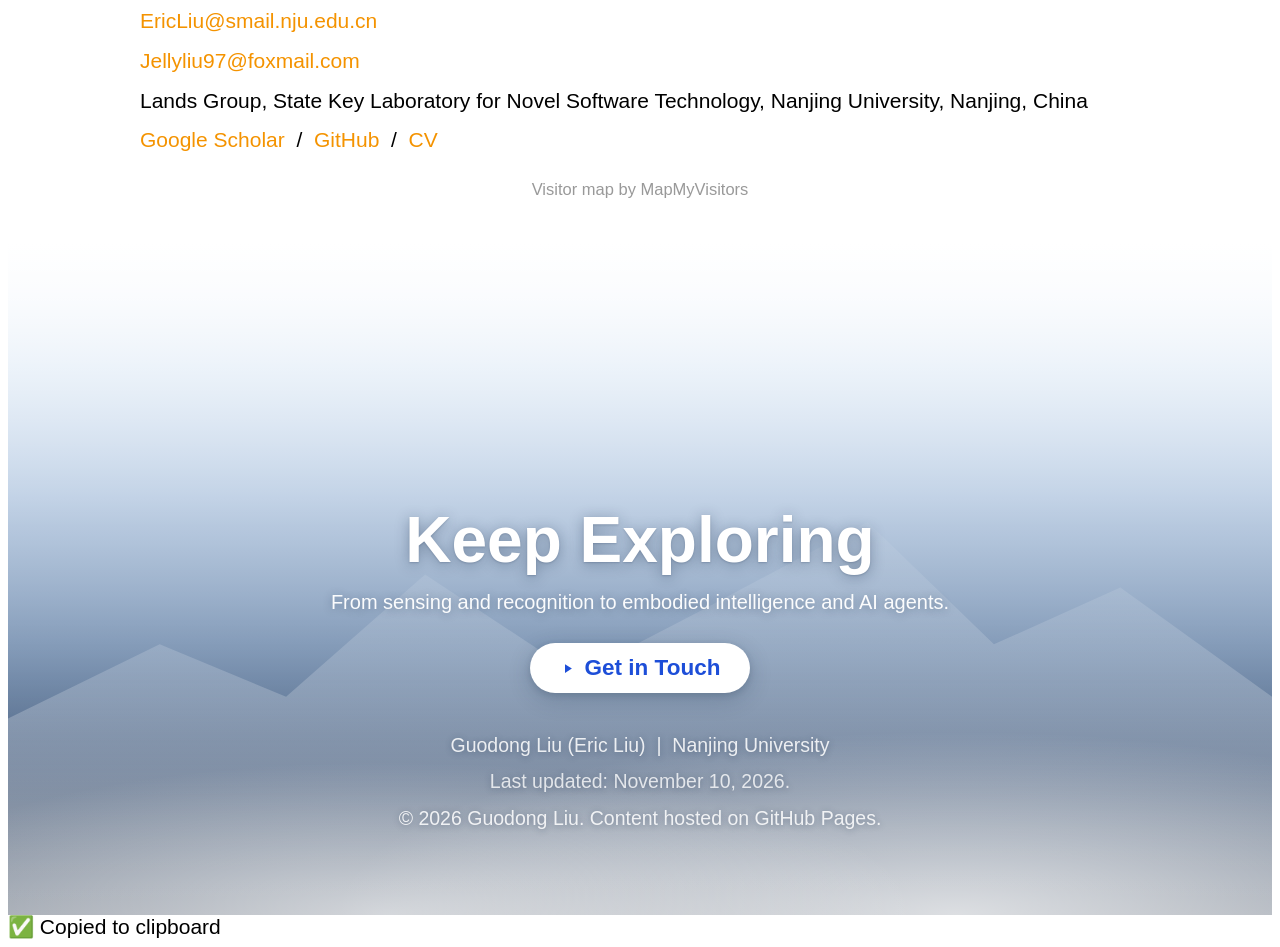
==== commit 5c94b1ee: "Update academic homepage" ====
--- a/index.html
+++ b/index.html
@@ -72,7 +72,7 @@
         "sameAs": "https://www.nju.edu.cn/",
         "department": {
           "@type": "Organization",
-          "name": "State Key Laboratory for Novel Software Technology"
+          "name": "Lands Group, State Key Laboratory for Novel Software Technology"
         }
       },
       "address": {
@@ -145,7 +145,7 @@
               <p class="profile-tagline">AI &amp; CS &amp; EE &nbsp;&middot;&nbsp; Nanjing, China</p>
 <p>
                 I am a third-year Ph.D. student in computer science at the
-                <strong>State Key Laboratory for Novel Software Technology</strong> of
+                <strong>Lands Group, State Key Laboratory for Novel Software Technology</strong> of
                 <a href="https://www.nju.edu.cn/" target="_blank" rel="noopener">Nanjing University</a>.
                 I hope to do some meaningful things that build a learning and research path from
                 sensing, recognition, and cognition to embodied intelligence and AI agents.
@@ -906,7 +906,7 @@
           <ul class="detail-list">
               <li><a href="mailto:EricLiu@smail.nju.edu.cn">EricLiu@smail.nju.edu.cn</a></li>
               <li><a href="mailto:Jellyliu97@foxmail.com">Jellyliu97@foxmail.com</a></li>
-              <li>State Key Laboratory for Novel Software Technology, Nanjing University, Nanjing, China</li>
+              <li>Lands Group, State Key Laboratory for Novel Software Technology, Nanjing University, Nanjing, China</li>
               <li><a href="https://scholar.google.com/citations?hl=zh-CN&amp;user=ysxUnXsAAAAJ" target="_blank" rel="noopener">Google Scholar</a> &nbsp;/&nbsp; <a href="https://github.com/Jellyliu97" target="_blank" rel="noopener">GitHub</a> &nbsp;/&nbsp; <a href="https://jellyliu97.github.io/cv/" target="_blank" rel="noopener">CV</a></li>
           </ul>
         </section>
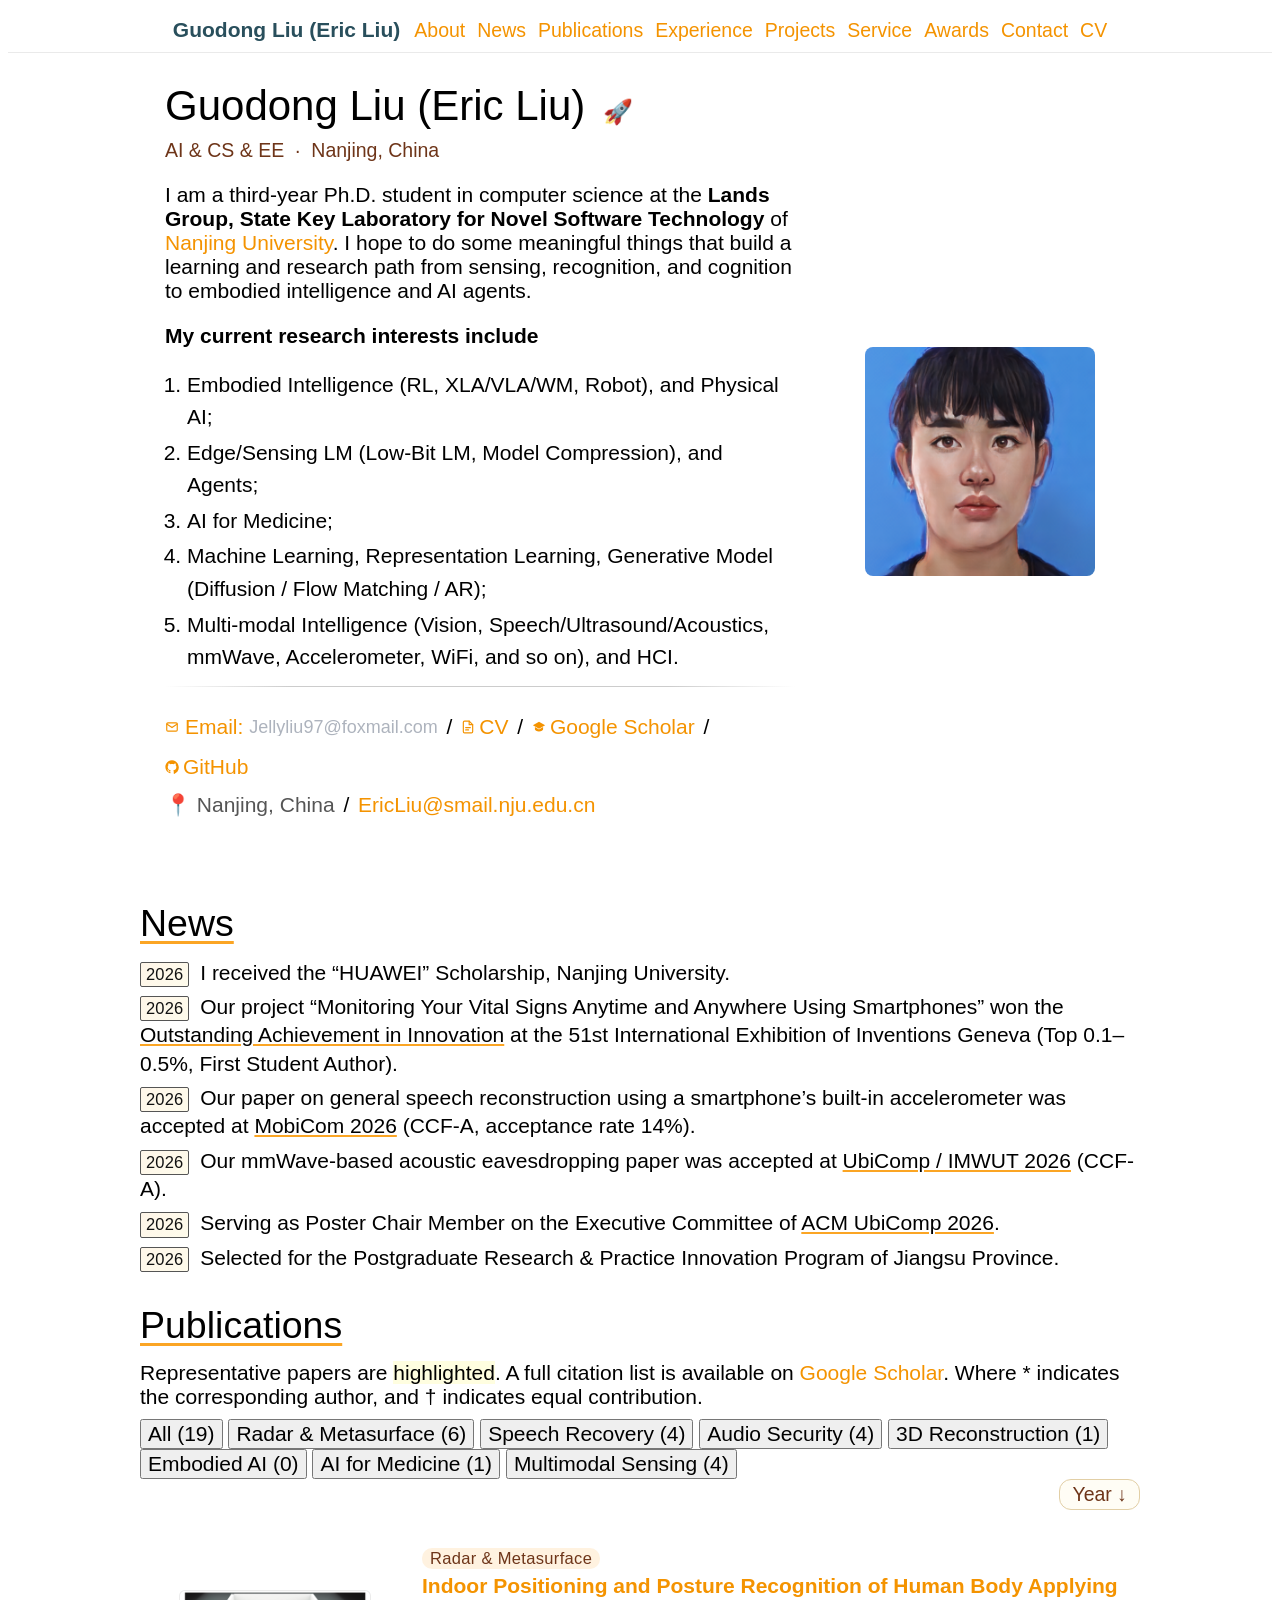
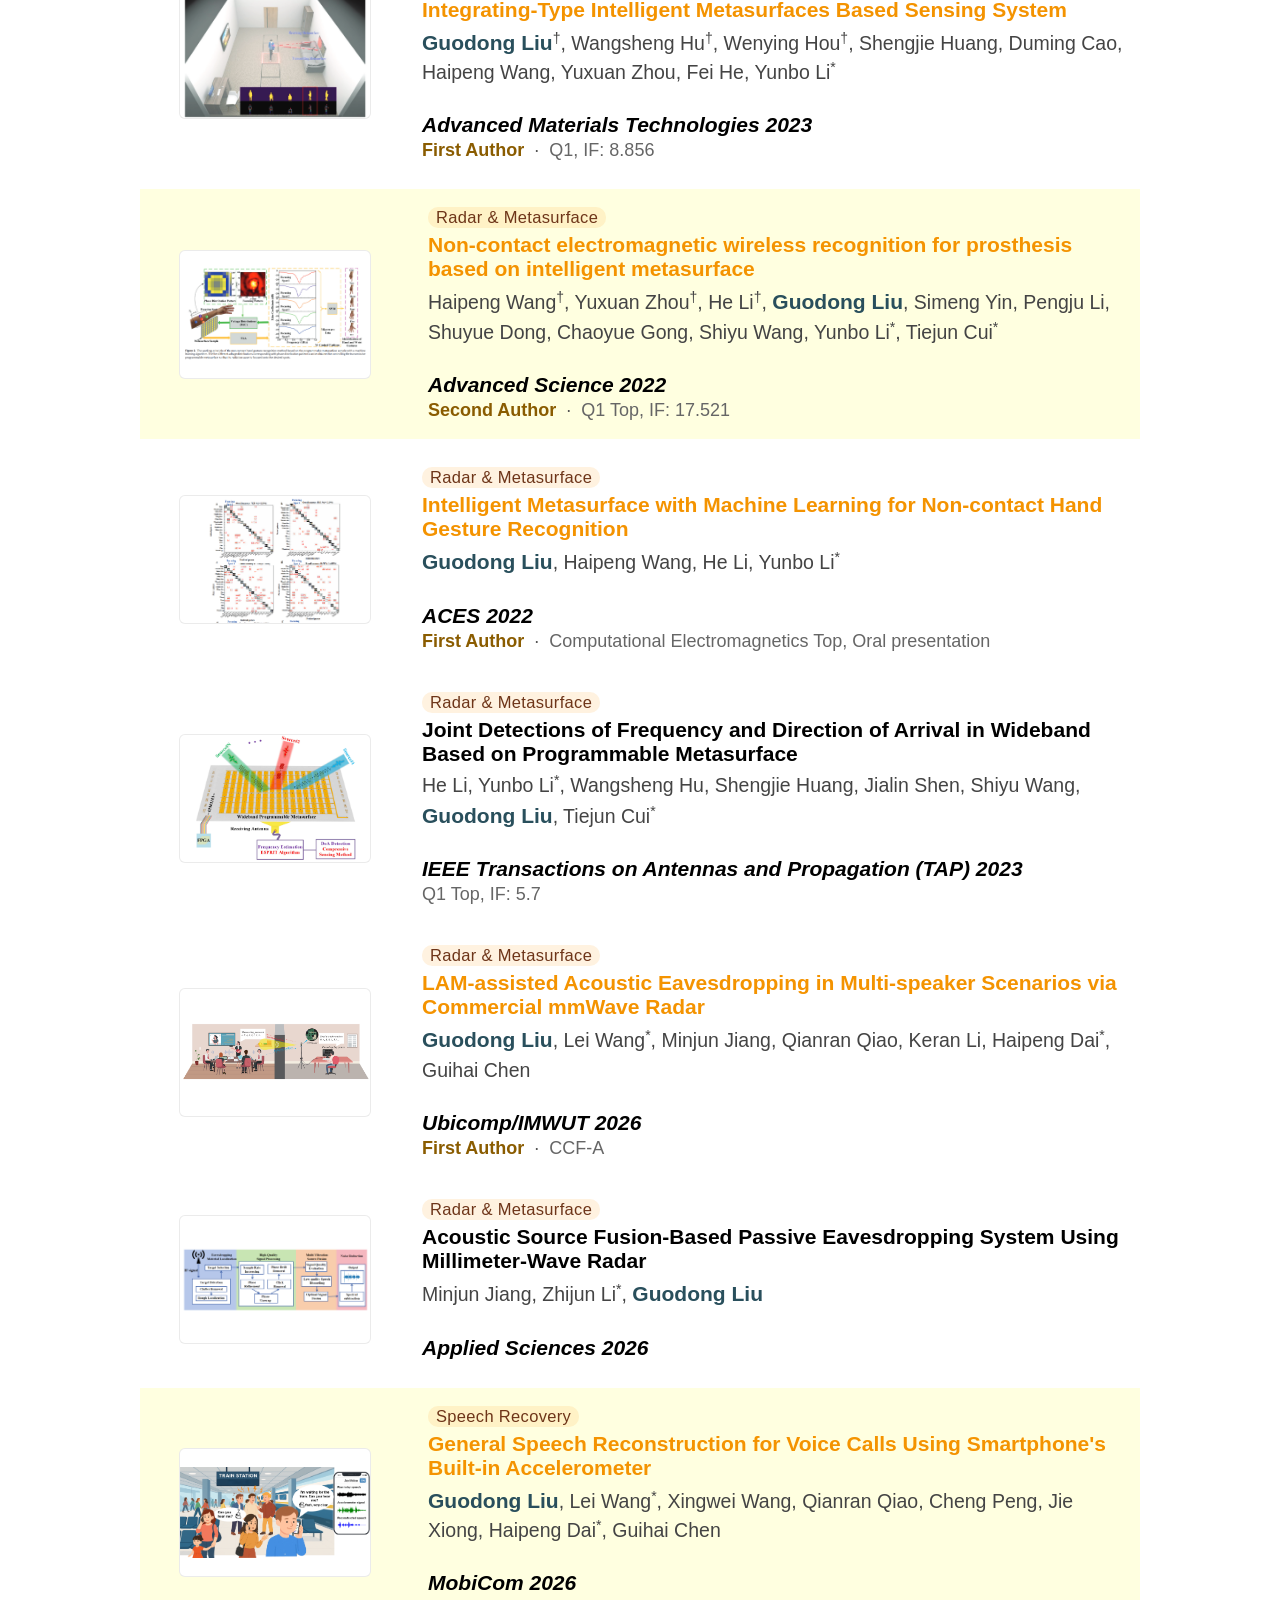
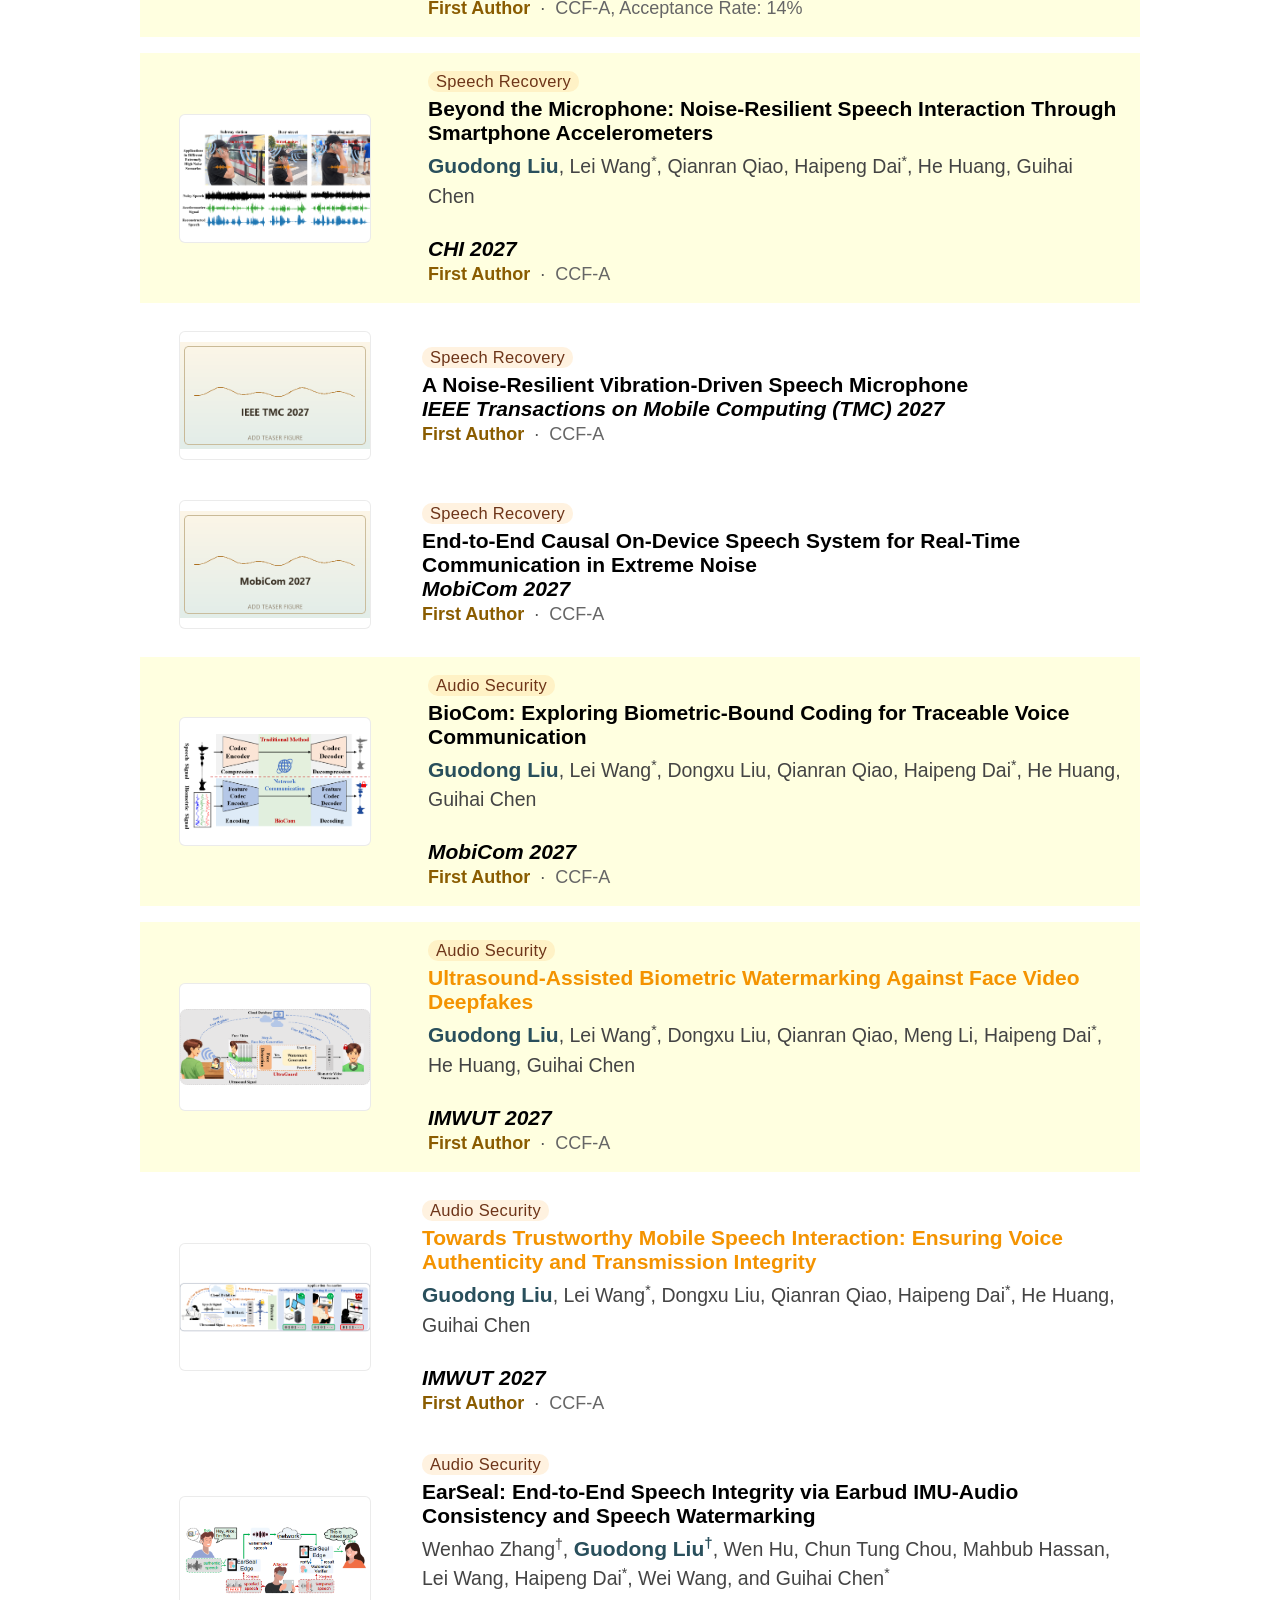
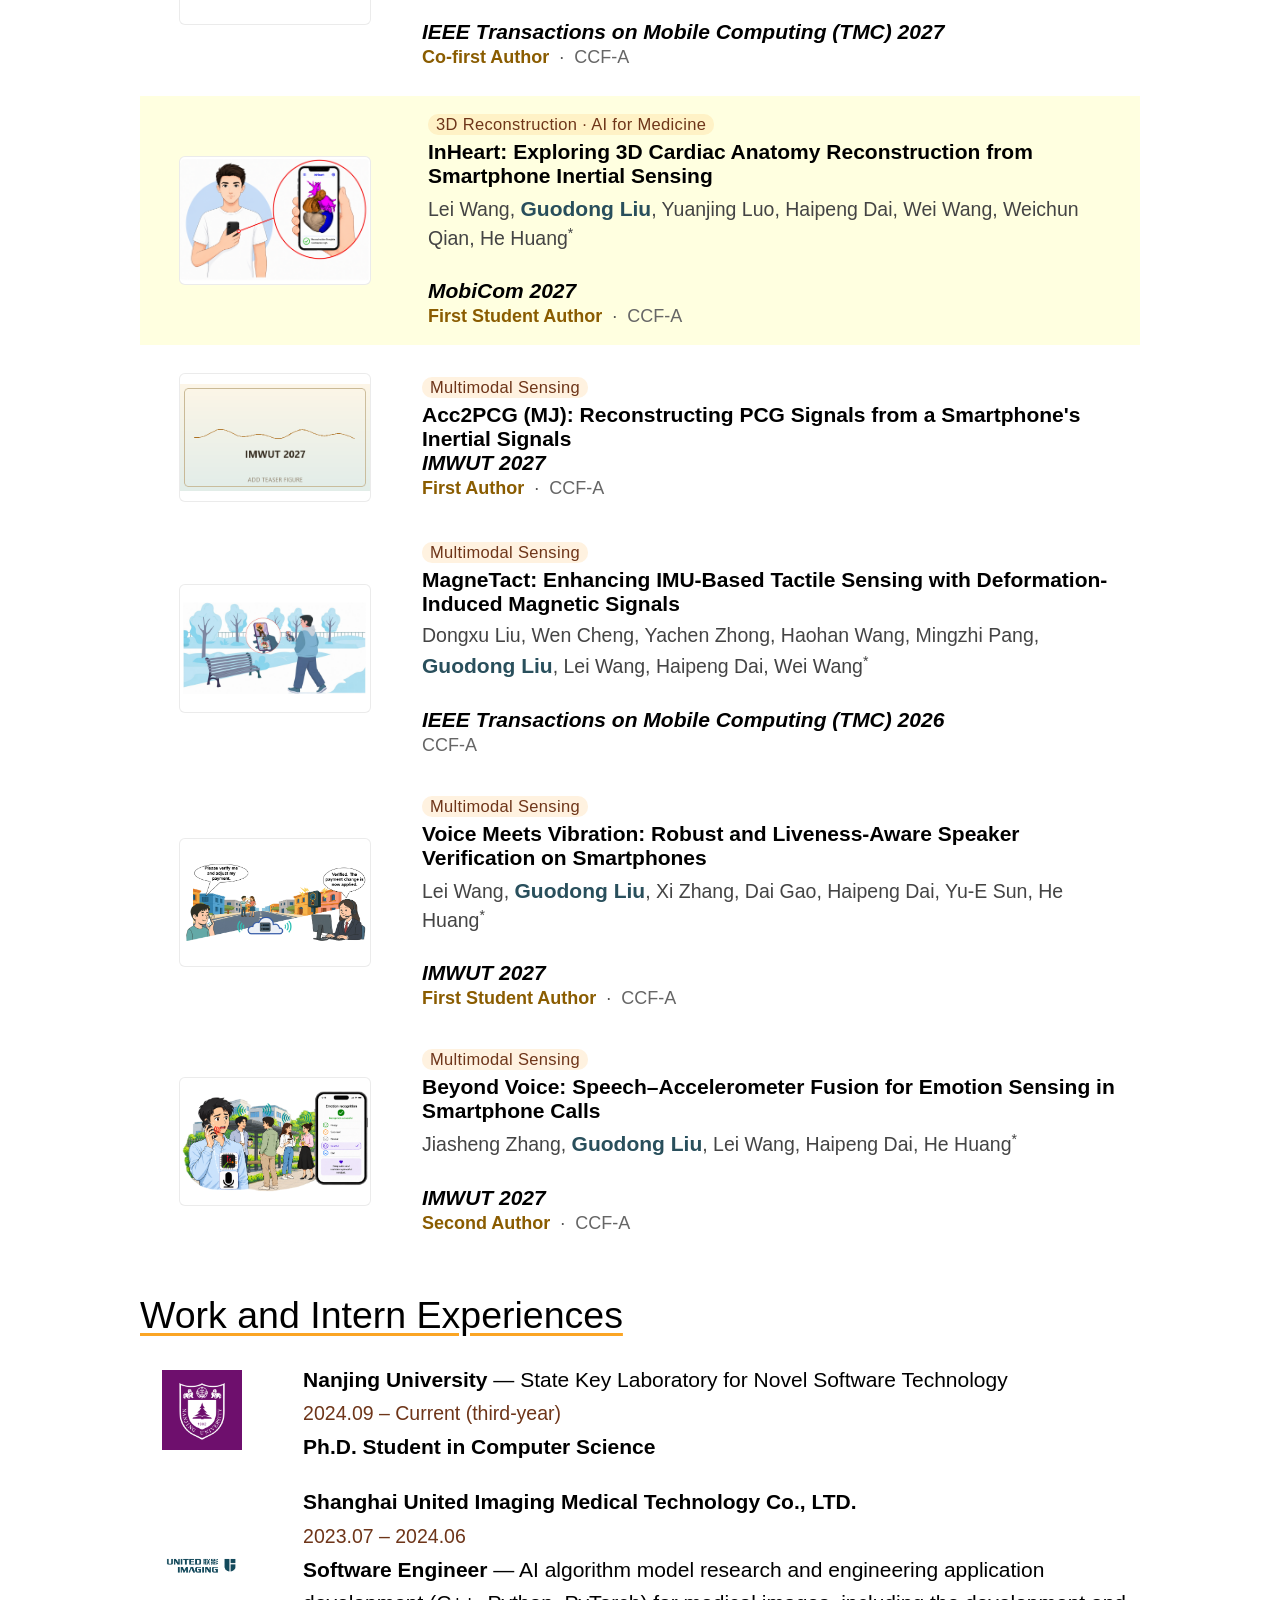
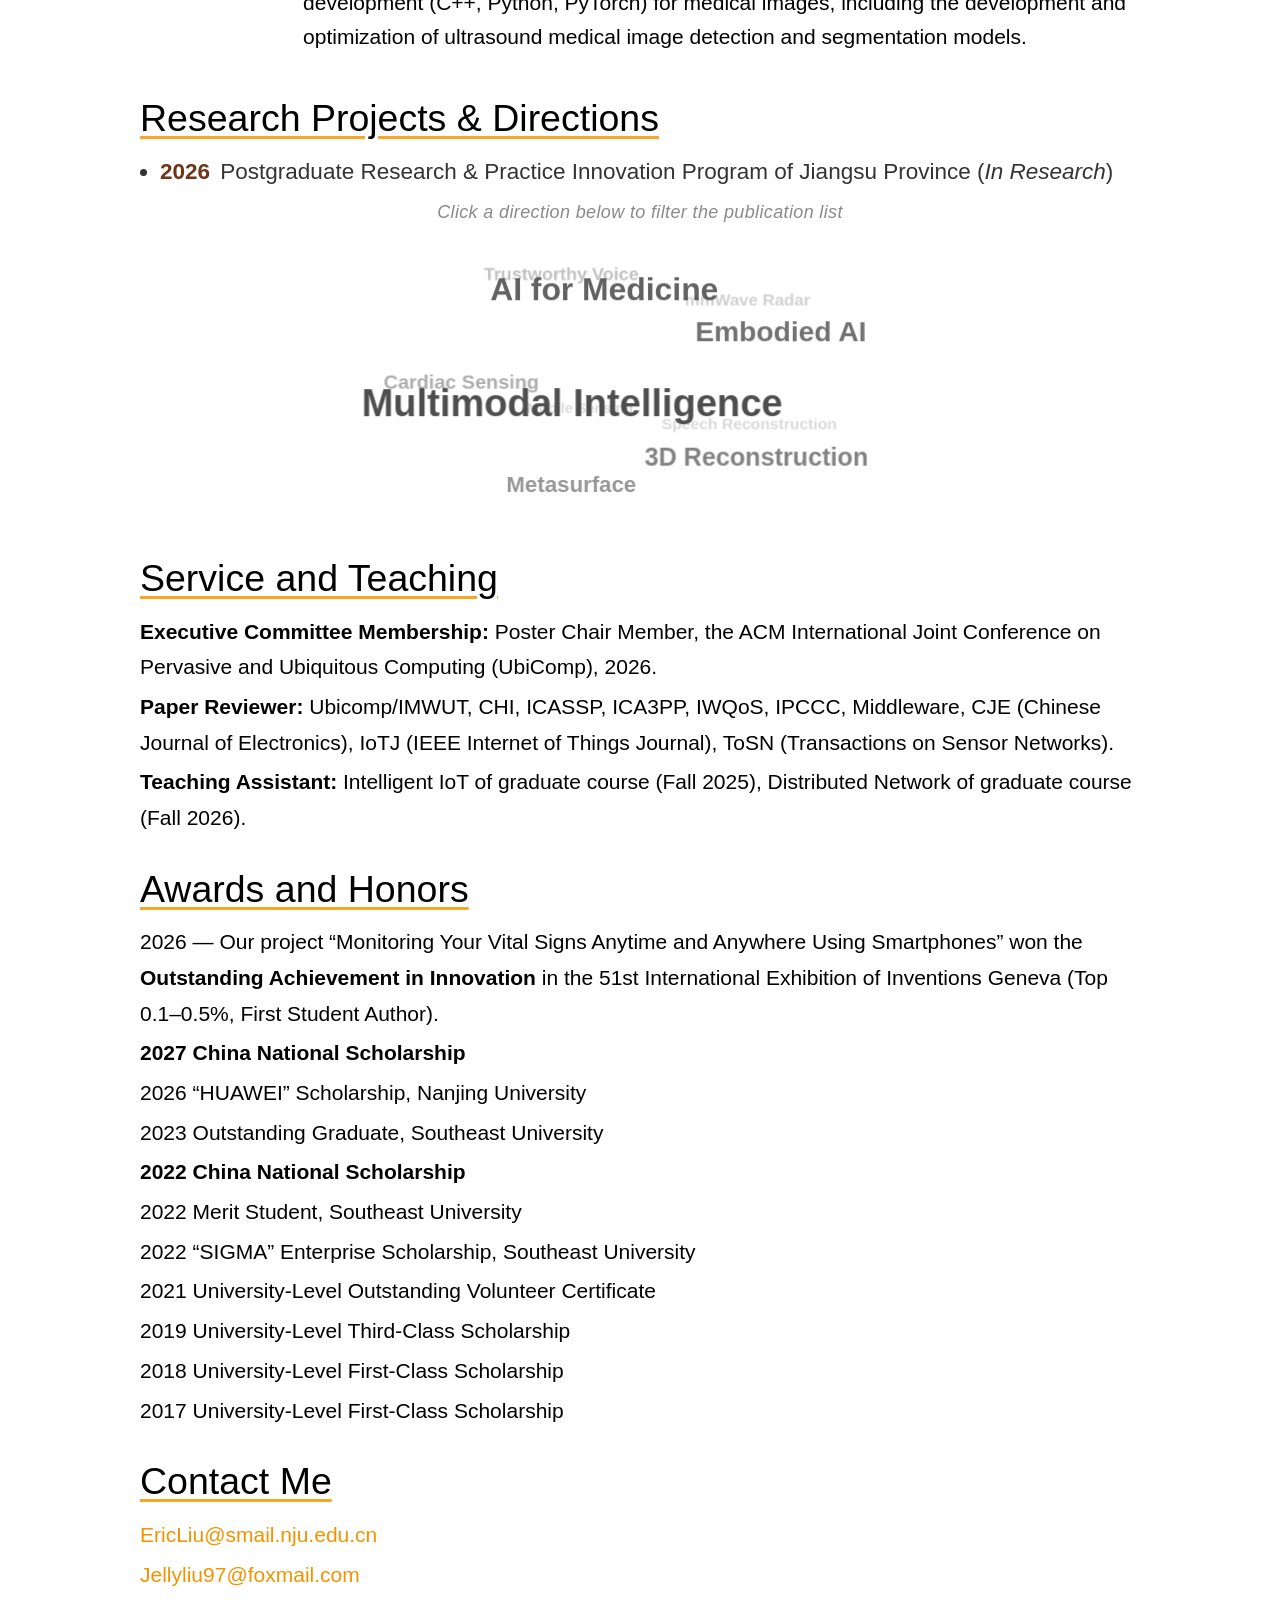
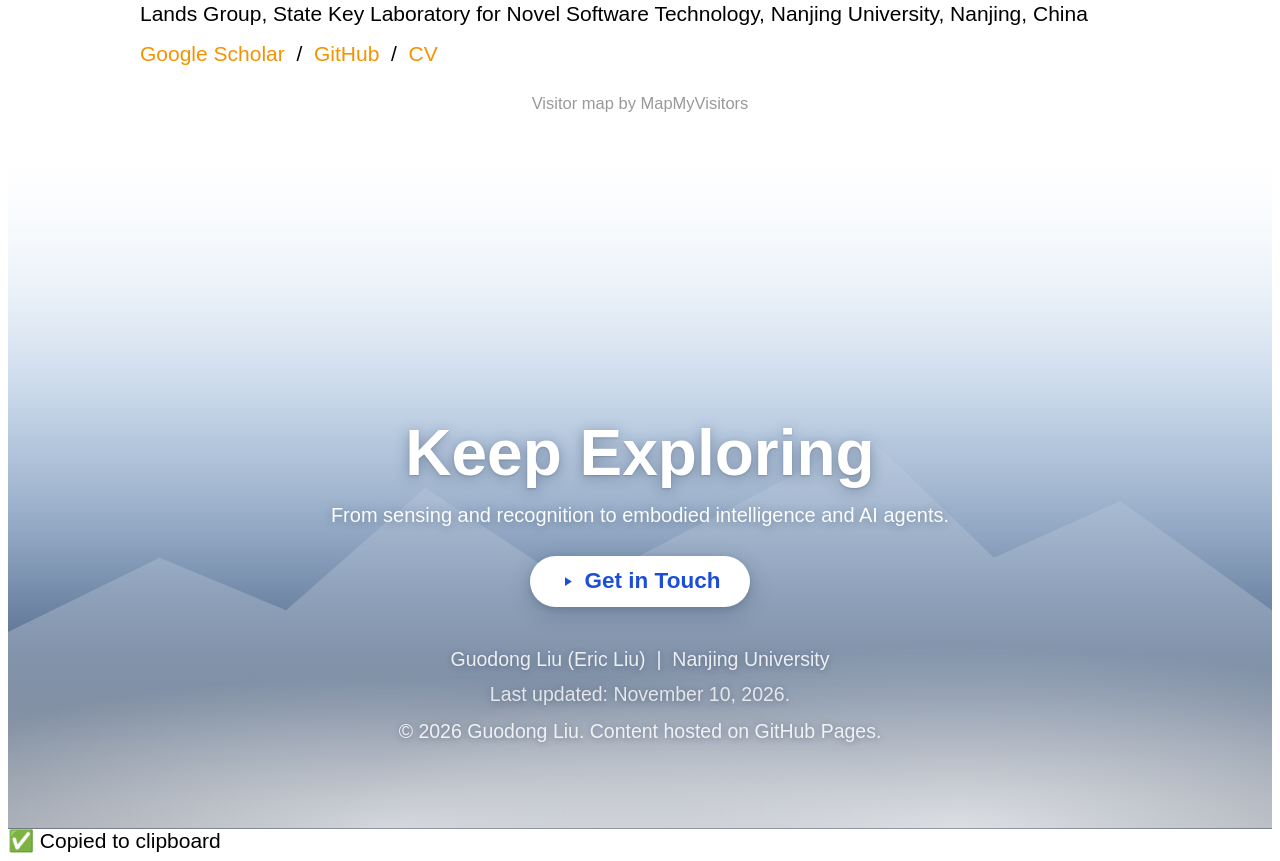
==== commit f24a37d3: "Update academic homepage" ====
--- a/index.html
+++ b/index.html
@@ -397,21 +397,6 @@
               
             </td>
           </tr>
-          <tr id="pub-tmc2027-watermark" data-tags="security" data-year="2027">
-            <td class="pub-figure" style="padding:12px;width:27%;vertical-align:middle">
-              <img class="pub-thumb" src="images/paper/tmc2027-watermark.png" width="155"
-                   alt="Teaser figure placeholder for IEEE TMC 2027" loading="lazy">
-            </td>
-            <td style="padding:12px;width:73%;vertical-align:middle">
-              <span class="pub-topic">Audio Security</span>
-              <papertitle>Real-time Watermarking Your Speech (BioCom add Stabilizer)</papertitle>
-              <br>
-              <em><strong>IEEE Transactions on Mobile Computing (TMC) 2027</strong></em>
-              <br>
-              <span class="pub-meta"><span class="pub-role">First Author</span> &nbsp;&middot;&nbsp; <span class="pub-note">CCF-A, coming soon</span></span>
-              
-            </td>
-          </tr>
           <tr id="pub-imwut2027-deepfake" class="pub-featured" data-tags="security" data-year="2027" style="background-color: lightyellow;">
             <td class="pub-figure" style="padding:18px;width:27%;vertical-align:middle">
               <img class="pub-thumb" src="images/paper/imwut2027-deepfake.png" width="190"
@@ -476,36 +461,6 @@
               
             </td>
           </tr>
-          <tr id="pub-nmi2027-heart" data-tags="recon3d,medical" data-year="2027">
-            <td class="pub-figure" style="padding:12px;width:27%;vertical-align:middle">
-              <img class="pub-thumb" src="images/paper/nmi2027-heart.png" width="155"
-                   alt="Teaser figure placeholder for Nature Mach. Intell. 2027" loading="lazy">
-            </td>
-            <td style="padding:12px;width:73%;vertical-align:middle">
-              <span class="pub-topic">3D Reconstruction · AI for Medicine</span>
-              <papertitle>Follow Your 3D Heart Using Smartphone's Inertial Signals</papertitle>
-              <br>
-              <em><strong>Nature Machine Intelligence 2027</strong></em>
-              <br>
-              <span class="pub-meta"><span class="pub-role">First Author</span> &nbsp;&middot;&nbsp; <span class="pub-note">TOP, coming soon</span></span>
-              
-            </td>
-          </tr>
-          <tr id="pub-ncs-heart-metrics" data-tags="sensing" data-year="">
-            <td class="pub-figure" style="padding:12px;width:27%;vertical-align:middle">
-              <img class="pub-thumb" src="images/paper/ncs-heart-metrics.png" width="155"
-                   alt="Teaser figure placeholder for NCS series" loading="lazy">
-            </td>
-            <td style="padding:12px;width:73%;vertical-align:middle">
-              <span class="pub-topic">Multimodal Sensing</span>
-              <papertitle>Listen to the heart metrics using smartphones (YJ)</papertitle>
-              <br>
-              <em><strong>NCS series</strong></em>
-              <br>
-              <span class="pub-meta"><span class="pub-role">First Author</span> &nbsp;&middot;&nbsp; <span class="pub-note">coming soon</span></span>
-              
-            </td>
-          </tr>
           <tr id="pub-imwut2027-acc2pcg" data-tags="sensing" data-year="2027">
             <td class="pub-figure" style="padding:12px;width:27%;vertical-align:middle">
               <img class="pub-thumb" src="images/paper/imwut2027-acc2pcg.png" width="155"
@@ -518,96 +473,6 @@
               <em><strong>IMWUT 2027</strong></em>
               <br>
               <span class="pub-meta"><span class="pub-role">First Author</span> &nbsp;&middot;&nbsp; <span class="pub-note">CCF-A</span></span>
-              
-            </td>
-          </tr>
-          <tr id="pub-mobicom2027-imu3dface" data-tags="recon3d" data-year="2027">
-            <td class="pub-figure" style="padding:12px;width:27%;vertical-align:middle">
-              <img class="pub-thumb" src="images/paper/mobicom2027-imu3dface.png" width="155"
-                   alt="Teaser figure placeholder for MobiCom 2027" loading="lazy">
-            </td>
-            <td style="padding:12px;width:73%;vertical-align:middle">
-              <span class="pub-topic">3D Reconstruction</span>
-              <papertitle>IMU3DFace: Using IMU sensor to eavesdrop on users' 3D face</papertitle>
-              <br>
-              <em><strong>MobiCom 2027</strong></em>
-              <br>
-              <span class="pub-meta"><span class="pub-role">First Author</span> &nbsp;&middot;&nbsp; <span class="pub-note">CCF-A, coming soon</span></span>
-              
-            </td>
-          </tr>
-          <tr id="pub-mobicom2027-imutalker" data-tags="recon3d" data-year="2027">
-            <td class="pub-figure" style="padding:12px;width:27%;vertical-align:middle">
-              <img class="pub-thumb" src="images/paper/mobicom2027-imutalker.png" width="155"
-                   alt="Teaser figure placeholder for MobiCom 2027" loading="lazy">
-            </td>
-            <td style="padding:12px;width:73%;vertical-align:middle">
-              <span class="pub-topic">3D Reconstruction</span>
-              <papertitle>IMUTalker: IMU-driven Talking Face Generation in Extreme Noise</papertitle>
-              <br>
-              <em><strong>MobiCom 2027</strong></em>
-              <br>
-              <span class="pub-meta"><span class="pub-role">First Author</span> &nbsp;&middot;&nbsp; <span class="pub-note">CCF-A, coming soon</span></span>
-              
-            </td>
-          </tr>
-          <tr id="pub-mobicom2027-imuavatar" data-tags="recon3d" data-year="2027">
-            <td class="pub-figure" style="padding:12px;width:27%;vertical-align:middle">
-              <img class="pub-thumb" src="images/paper/mobicom2027-imuavatar.png" width="155"
-                   alt="Teaser figure placeholder for MobiCom 2027" loading="lazy">
-            </td>
-            <td style="padding:12px;width:73%;vertical-align:middle">
-              <span class="pub-topic">3D Reconstruction</span>
-              <papertitle>IMUAvatar: IMU-driven Universal Gaussian Head Avatars in Extreme Noise</papertitle>
-              <br>
-              <em><strong>MobiCom 2027</strong></em>
-              <br>
-              <span class="pub-meta"><span class="pub-role">First Author</span> &nbsp;&middot;&nbsp; <span class="pub-note">CCF-A, coming soon</span></span>
-              
-            </td>
-          </tr>
-          <tr id="pub-mobicom2027-gait3dpose" data-tags="recon3d" data-year="2027">
-            <td class="pub-figure" style="padding:12px;width:27%;vertical-align:middle">
-              <img class="pub-thumb" src="images/paper/mobicom2027-gait3dpose.png" width="155"
-                   alt="Teaser figure placeholder for MobiCom 2027" loading="lazy">
-            </td>
-            <td style="padding:12px;width:73%;vertical-align:middle">
-              <span class="pub-topic">3D Reconstruction</span>
-              <papertitle>Gait3DPose (ZJ): Listen to Your Posture</papertitle>
-              <br>
-              <em><strong>MobiCom 2027</strong></em>
-              <br>
-              <span class="pub-meta"><span class="pub-role">First Author</span> &nbsp;&middot;&nbsp; <span class="pub-note">CCF-A, coming soon</span></span>
-              
-            </td>
-          </tr>
-          <tr id="pub-mm2027-pose2gait" data-tags="sensing" data-year="2027">
-            <td class="pub-figure" style="padding:12px;width:27%;vertical-align:middle">
-              <img class="pub-thumb" src="images/paper/mm2027-pose2gait.png" width="155"
-                   alt="Teaser figure placeholder for ACM MM / AAAI 2027" loading="lazy">
-            </td>
-            <td style="padding:12px;width:73%;vertical-align:middle">
-              <span class="pub-topic">Multimodal Sensing</span>
-              <papertitle>Pose2Gait</papertitle>
-              <br>
-              <em><strong>ACM MM / AAAI 2027</strong></em>
-              <br>
-              <span class="pub-meta"><span class="pub-role">First Author</span> &nbsp;&middot;&nbsp; <span class="pub-note">CCF-A, coming soon</span></span>
-              
-            </td>
-          </tr>
-          <tr id="pub-cvpr2027-vif" data-tags="recon3d" data-year="2027">
-            <td class="pub-figure" style="padding:12px;width:27%;vertical-align:middle">
-              <img class="pub-thumb" src="images/paper/cvpr2027-vif.png" width="155"
-                   alt="Teaser figure placeholder for CVPR / ICCV 2027" loading="lazy">
-            </td>
-            <td style="padding:12px;width:73%;vertical-align:middle">
-              <span class="pub-topic">3D Reconstruction</span>
-              <papertitle>VIF (QR)</papertitle>
-              <br>
-              <em><strong>CVPR / ICCV 2027</strong></em>
-              <br>
-              <span class="pub-meta"><span class="pub-role">First Author</span> &nbsp;&middot;&nbsp; <span class="pub-note">CCF-A, coming soon</span></span>
               
             </td>
           </tr>
@@ -656,21 +521,6 @@
               <em><strong>IMWUT 2027</strong></em>
               <br>
               <span class="pub-meta"><span class="pub-role">Second Author</span> &nbsp;&middot;&nbsp; <span class="pub-note">CCF-A</span></span>
-              
-            </td>
-          </tr>
-          <tr id="pub-survey-physics-ai" data-tags="embodied" data-year="">
-            <td class="pub-figure" style="padding:12px;width:27%;vertical-align:middle">
-              <img class="pub-thumb" src="images/paper/survey-physics-ai.png" width="155"
-                   alt="Teaser figure placeholder for Survey" loading="lazy">
-            </td>
-            <td style="padding:12px;width:73%;vertical-align:middle">
-              <span class="pub-topic">Embodied AI</span>
-              <papertitle>From Human-centred Multimodal Sensing to Physics AI: Survey</papertitle>
-              <br>
-              <em><strong>Survey</strong></em>
-              <br>
-              <span class="pub-meta"><span class="pub-role">First Author</span> &nbsp;&middot;&nbsp; <span class="pub-note">CCF-A, coming soon</span></span>
               
             </td>
           </tr>
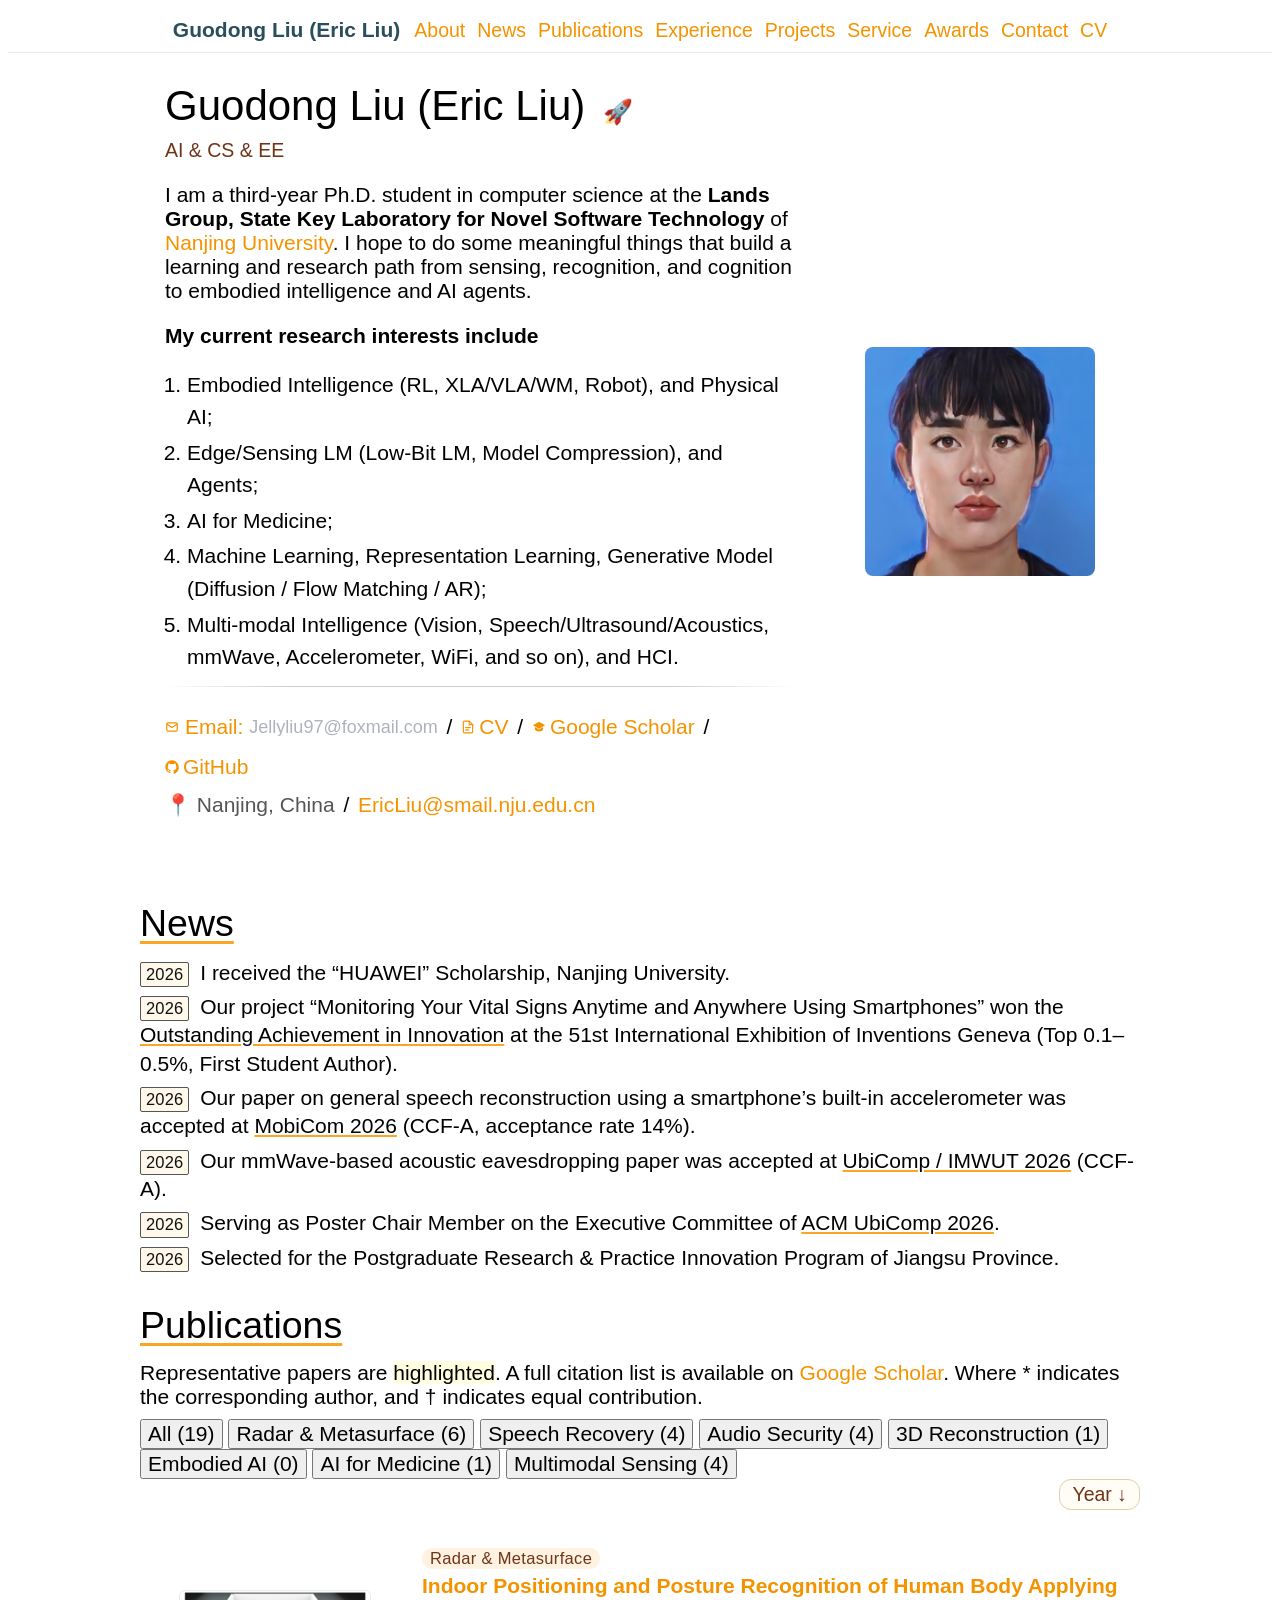
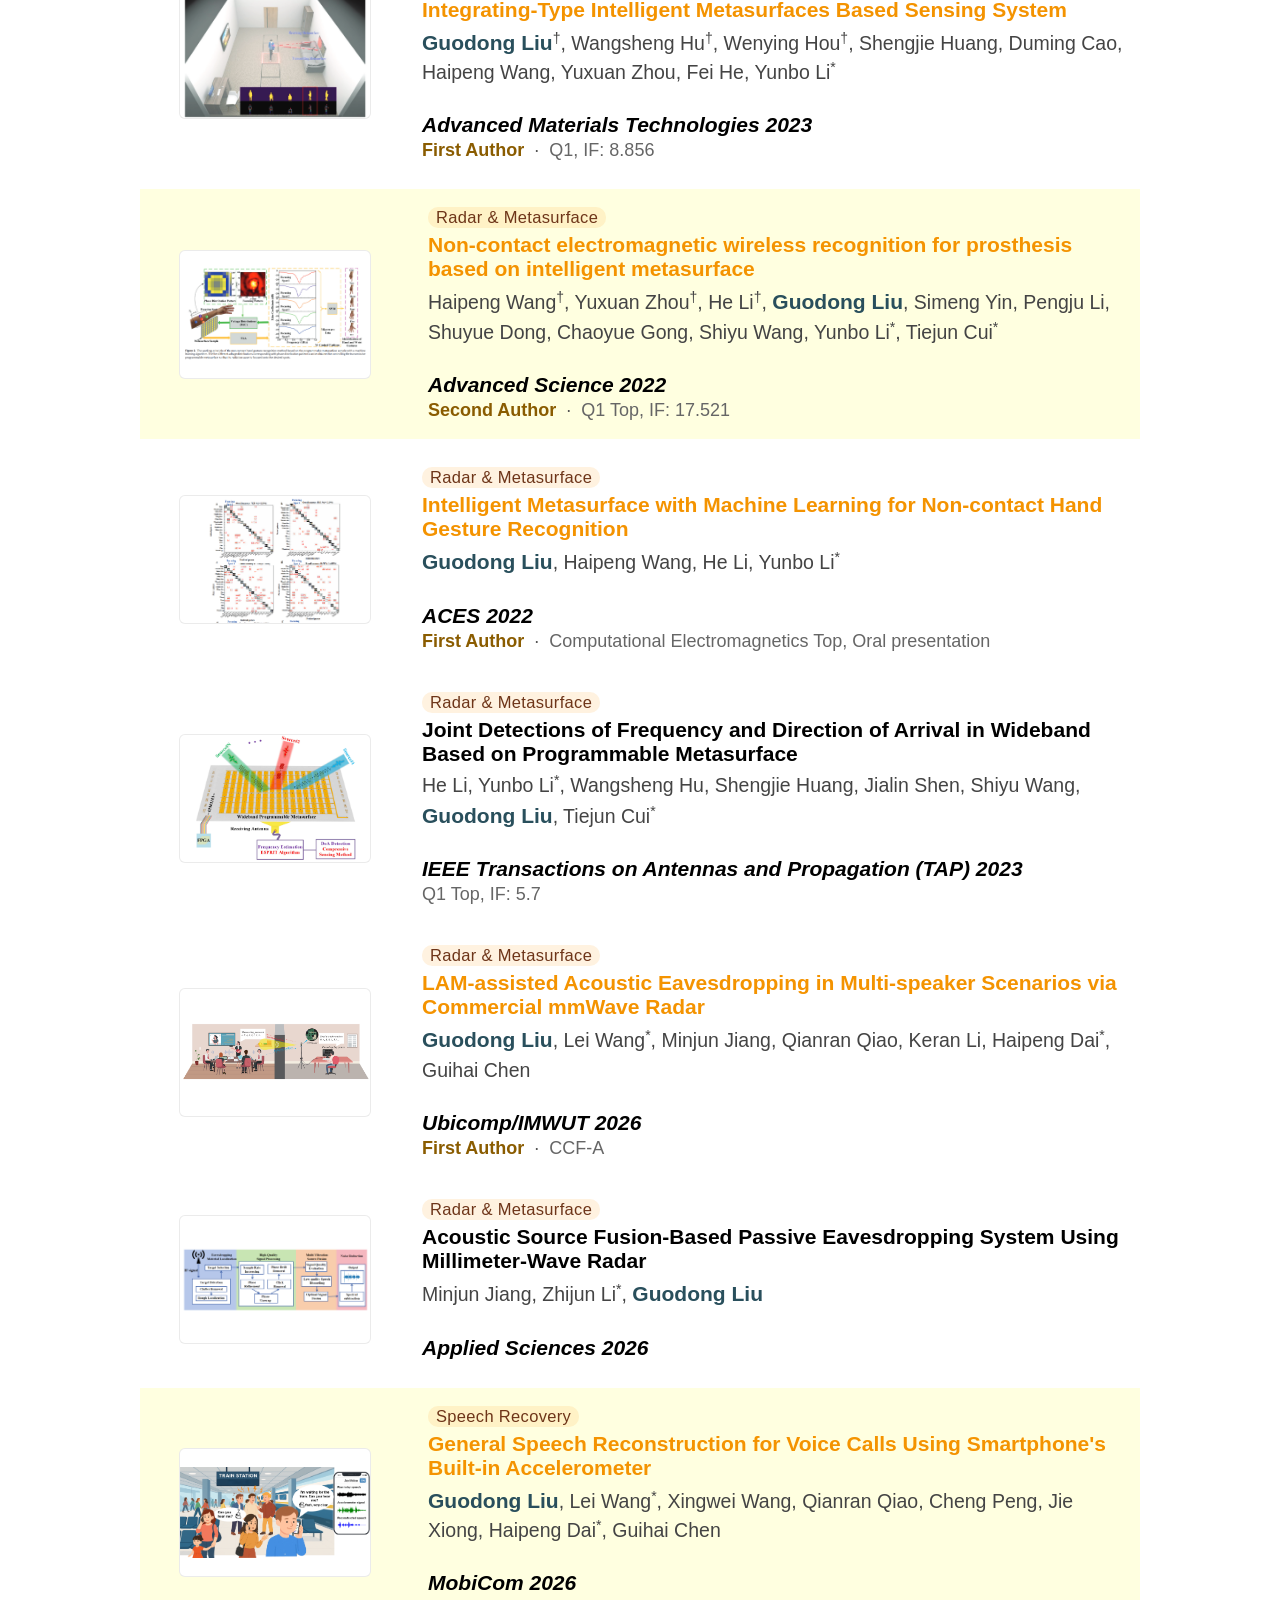
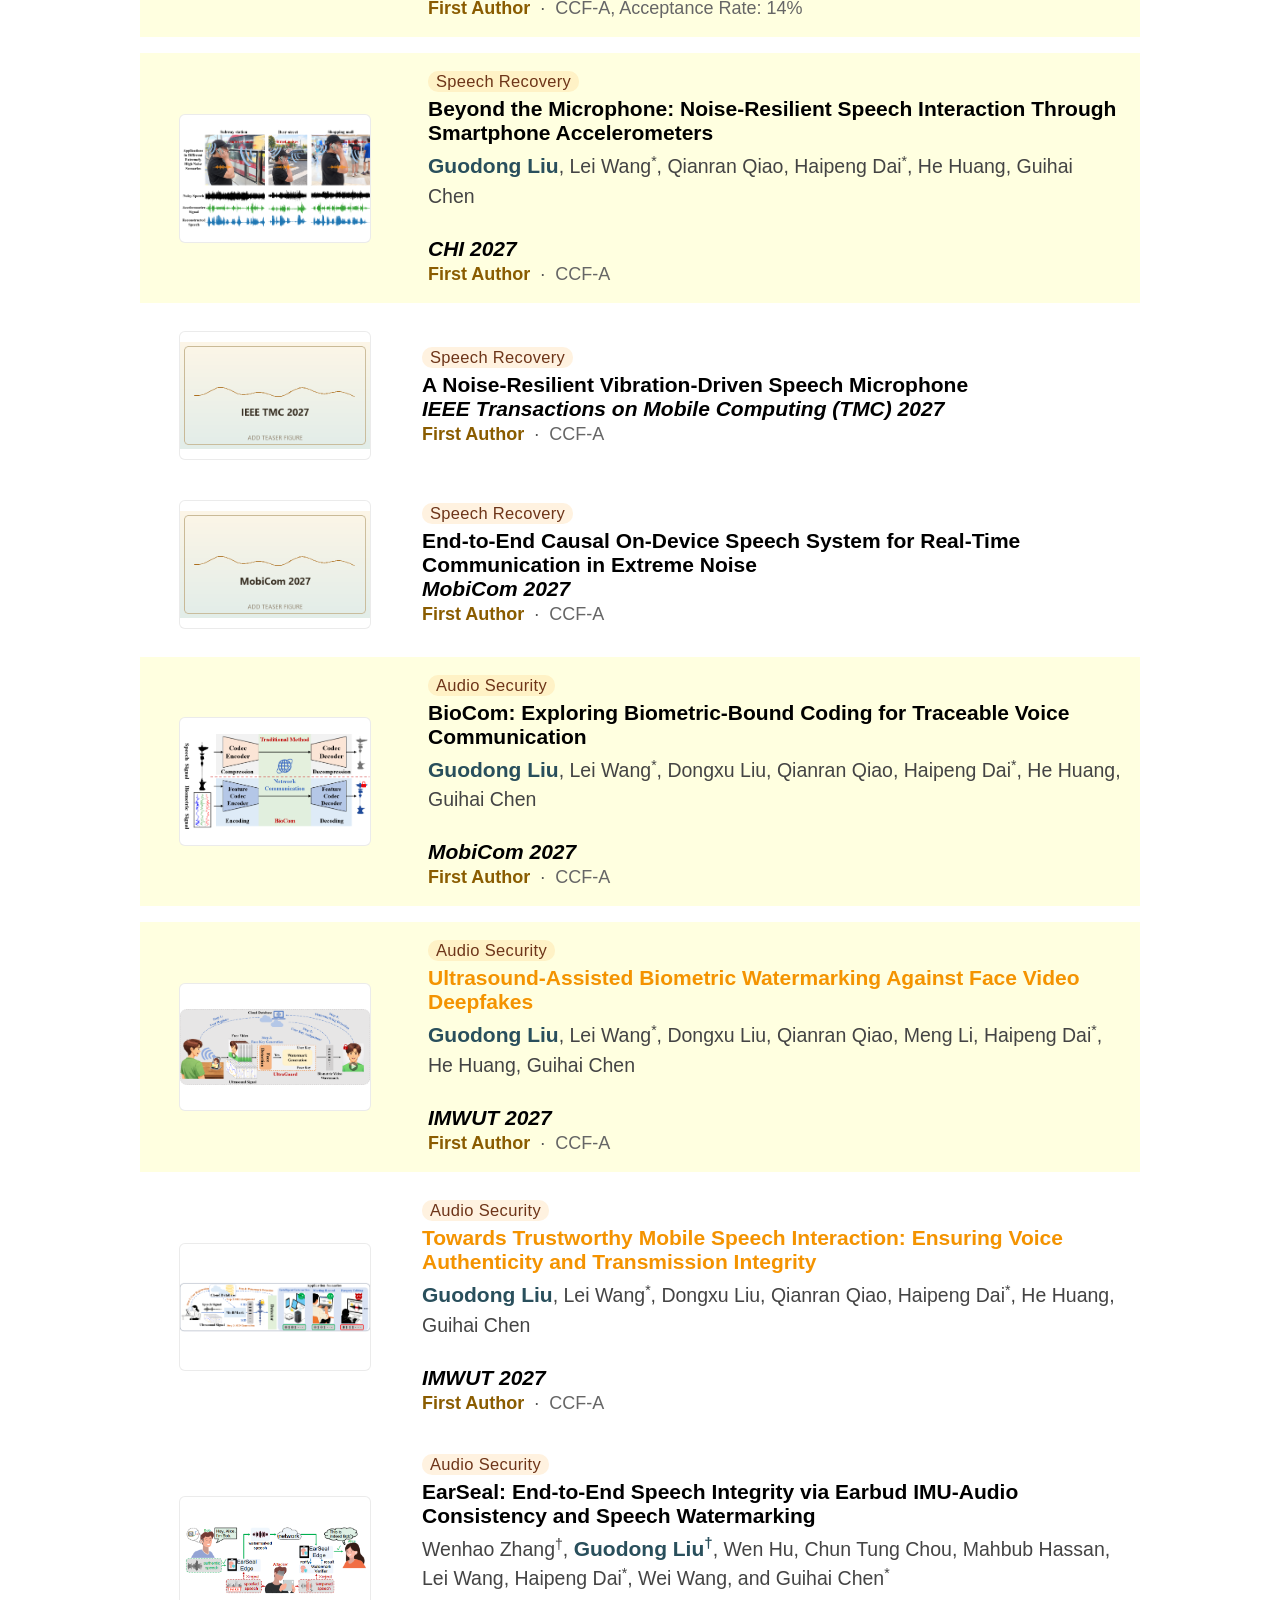
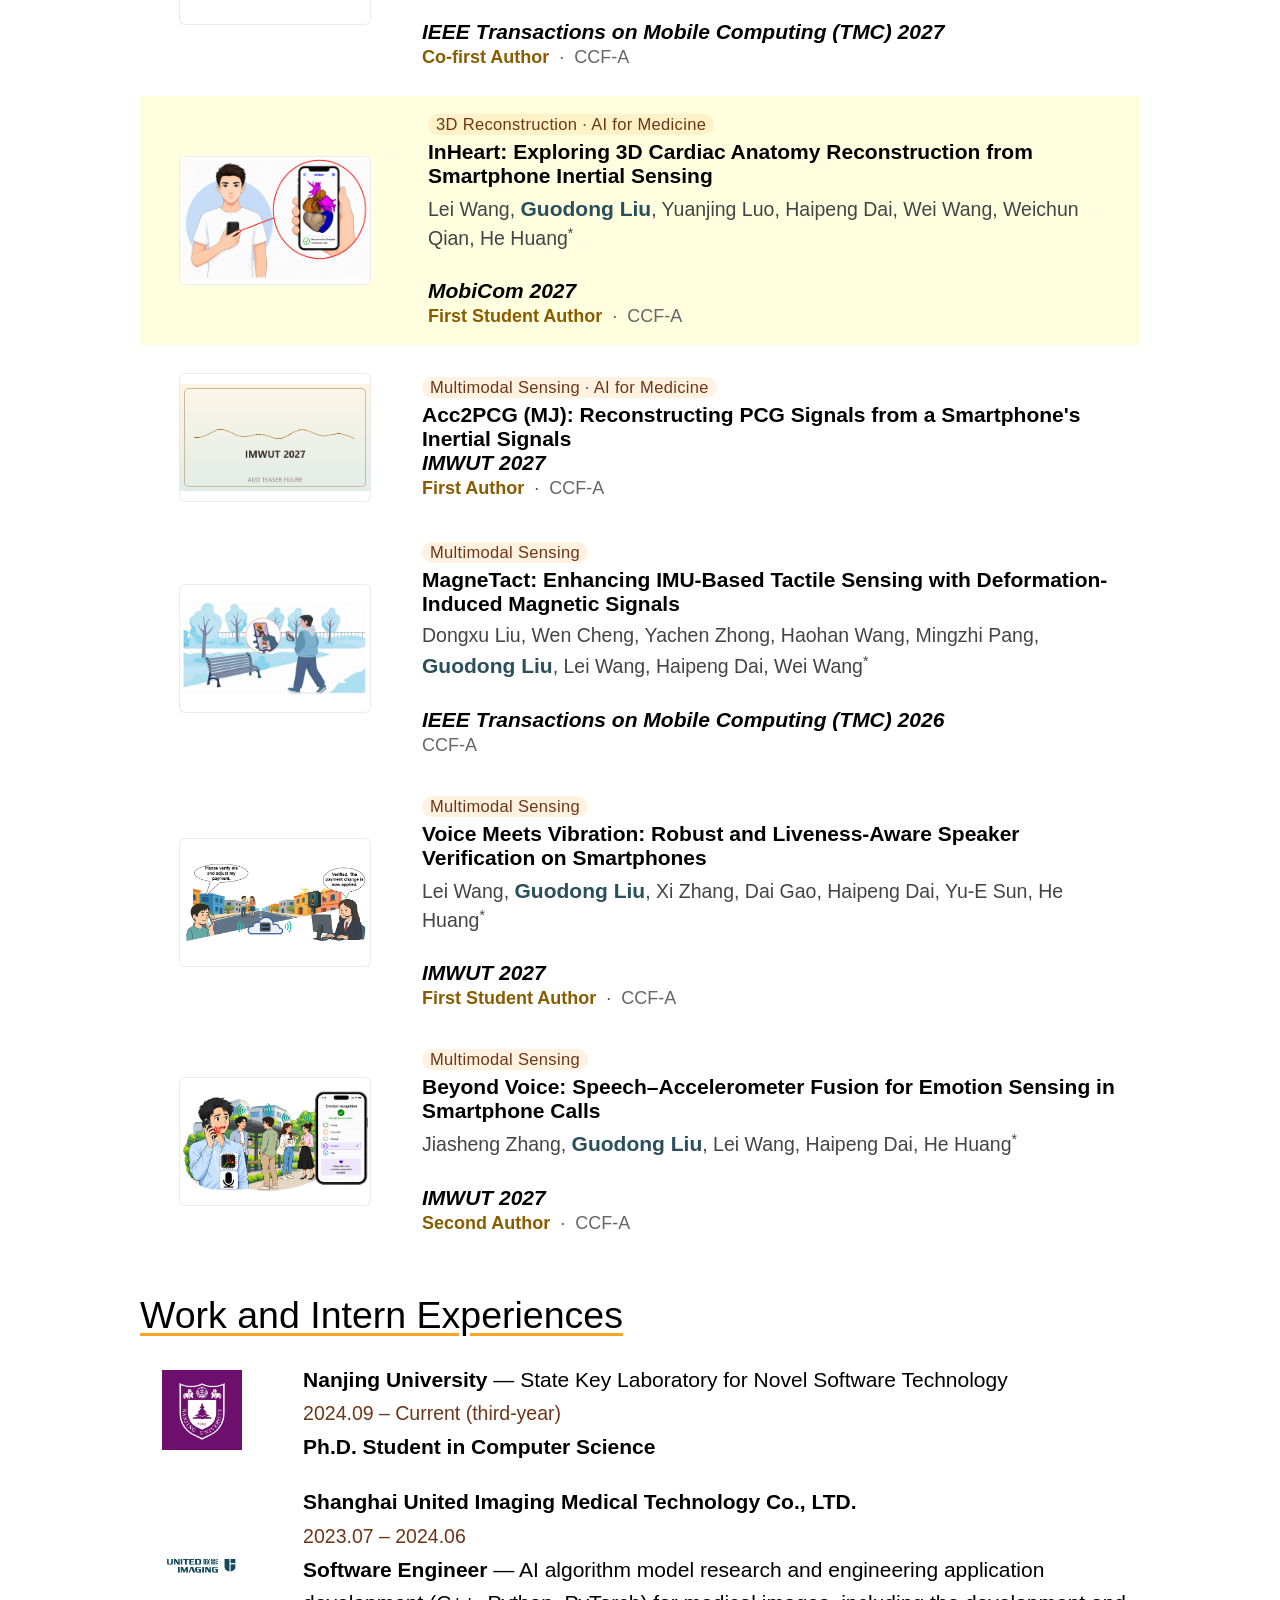
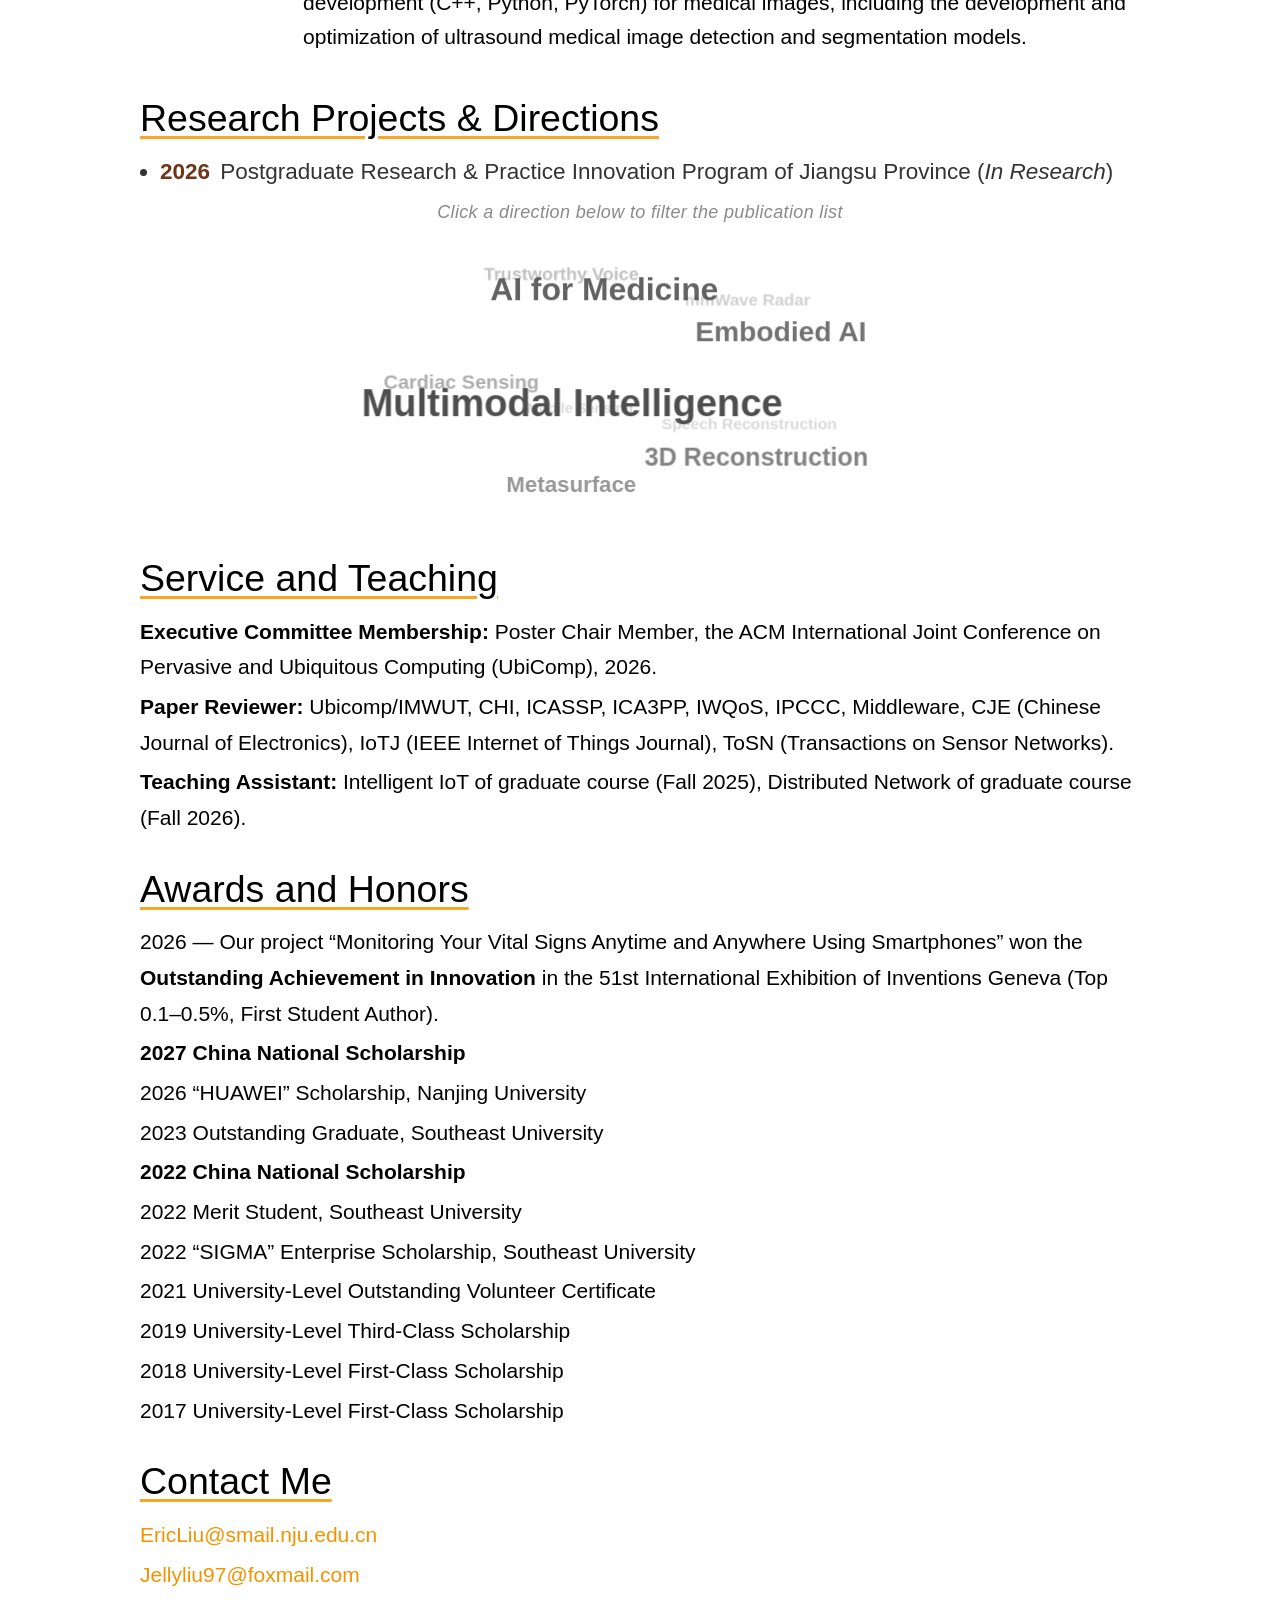
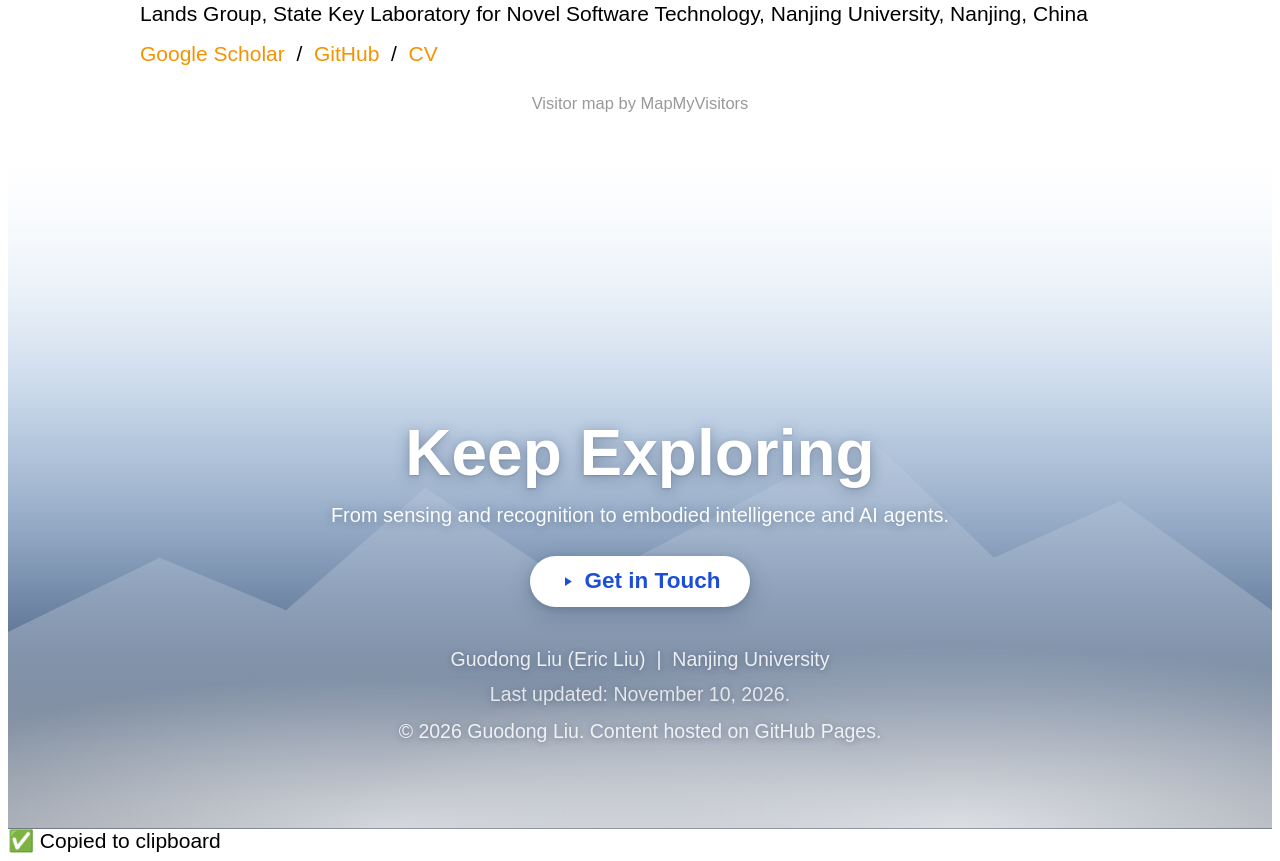
==== commit fcaef2c3: "Update academic homepage" ====
--- a/index.html
+++ b/index.html
@@ -142,7 +142,7 @@
           <tr style="padding:0px">
             <td style="padding:2.5%;width:68%;vertical-align:middle">
                             <h1 class="profile-name"><name>Guodong Liu (Eric Liu) <span id="astronaut-btn" class="copy-bio-btn" title="Copy bio" aria-label="Copy bio">&#128640;</span></name></h1>
-              <p class="profile-tagline">AI &amp; CS &amp; EE &nbsp;&middot;&nbsp; Nanjing, China</p>
+              <p class="profile-tagline">AI &amp; CS &amp; EE</p>
 <p>
                 I am a third-year Ph.D. student in computer science at the
                 <strong>Lands Group, State Key Laboratory for Novel Software Technology</strong> of
@@ -467,7 +467,7 @@
                    alt="Teaser figure placeholder for IMWUT 2027" loading="lazy">
             </td>
             <td style="padding:12px;width:73%;vertical-align:middle">
-              <span class="pub-topic">Multimodal Sensing</span>
+              <span class="pub-topic">Multimodal Sensing · AI for Medicine</span>
               <papertitle>Acc2PCG (MJ): Reconstructing PCG Signals from a Smartphone's Inertial Signals</papertitle>
               <br>
               <em><strong>IMWUT 2027</strong></em>
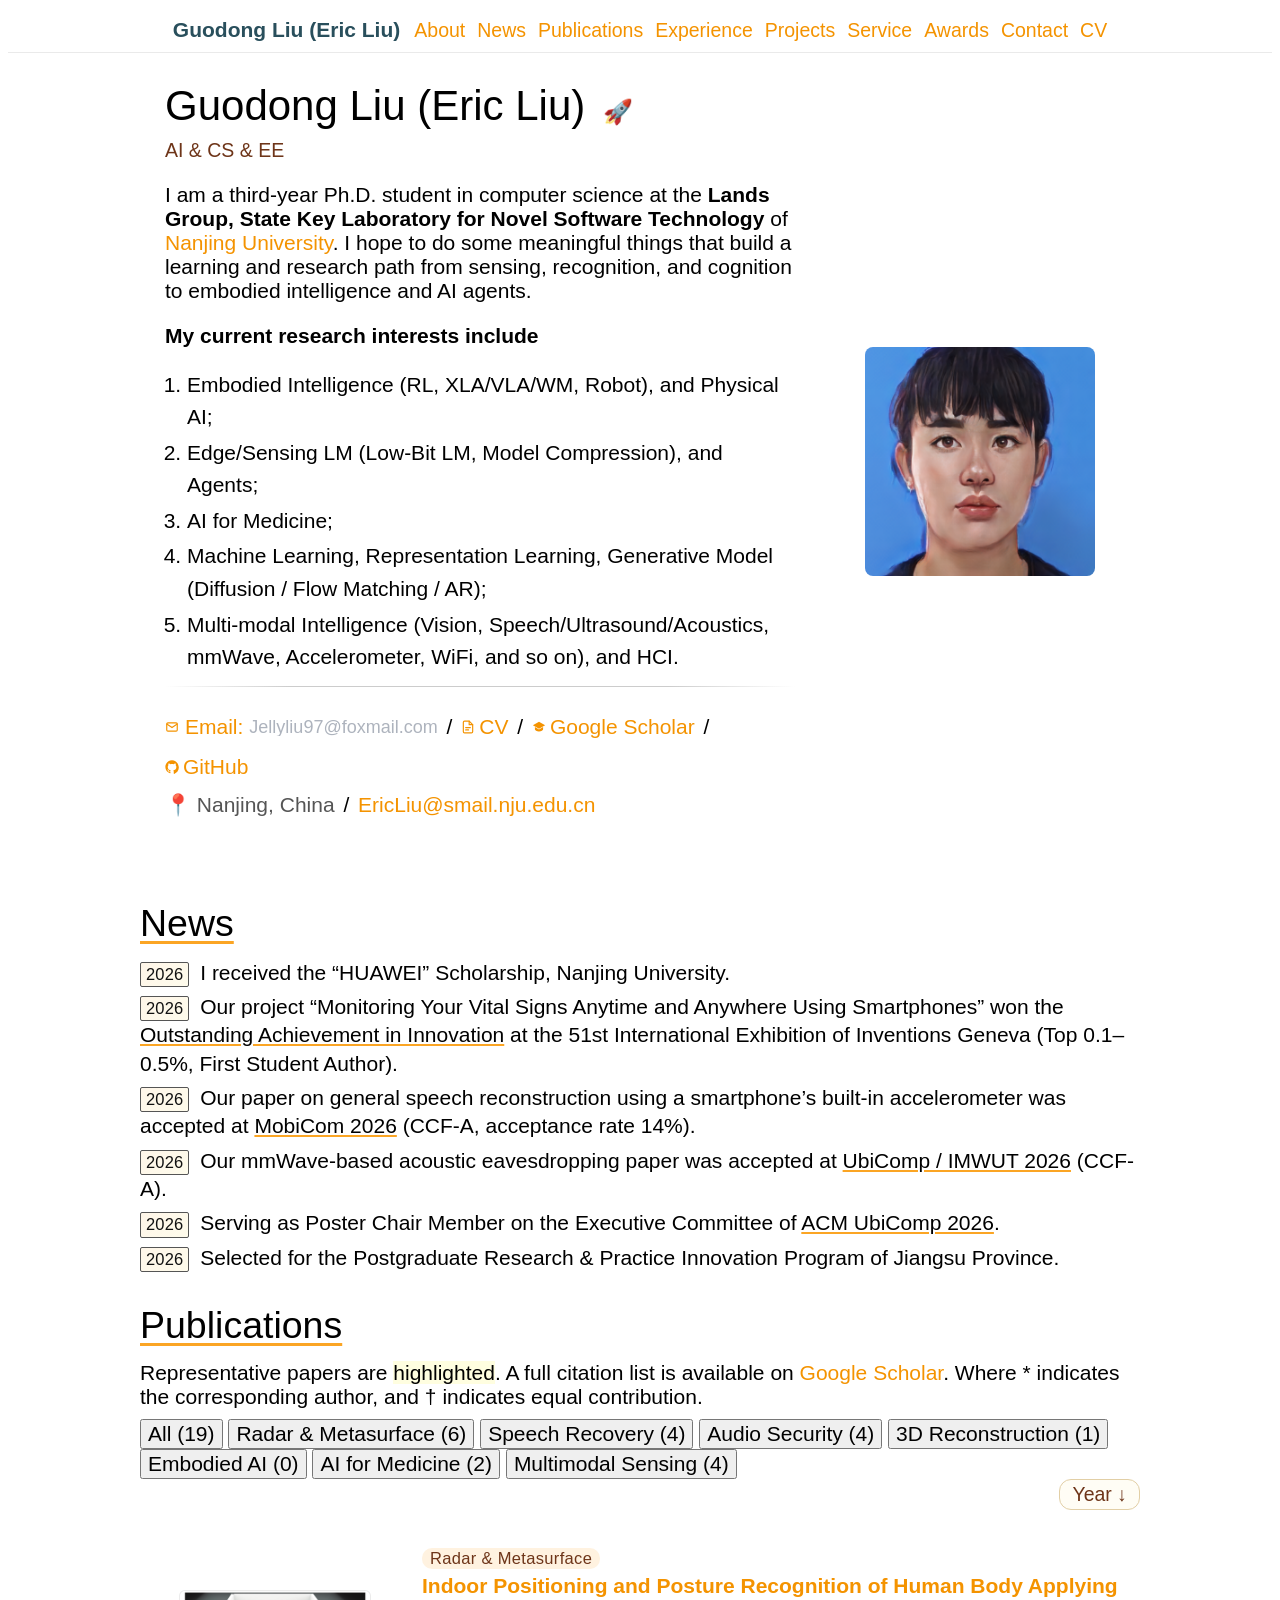
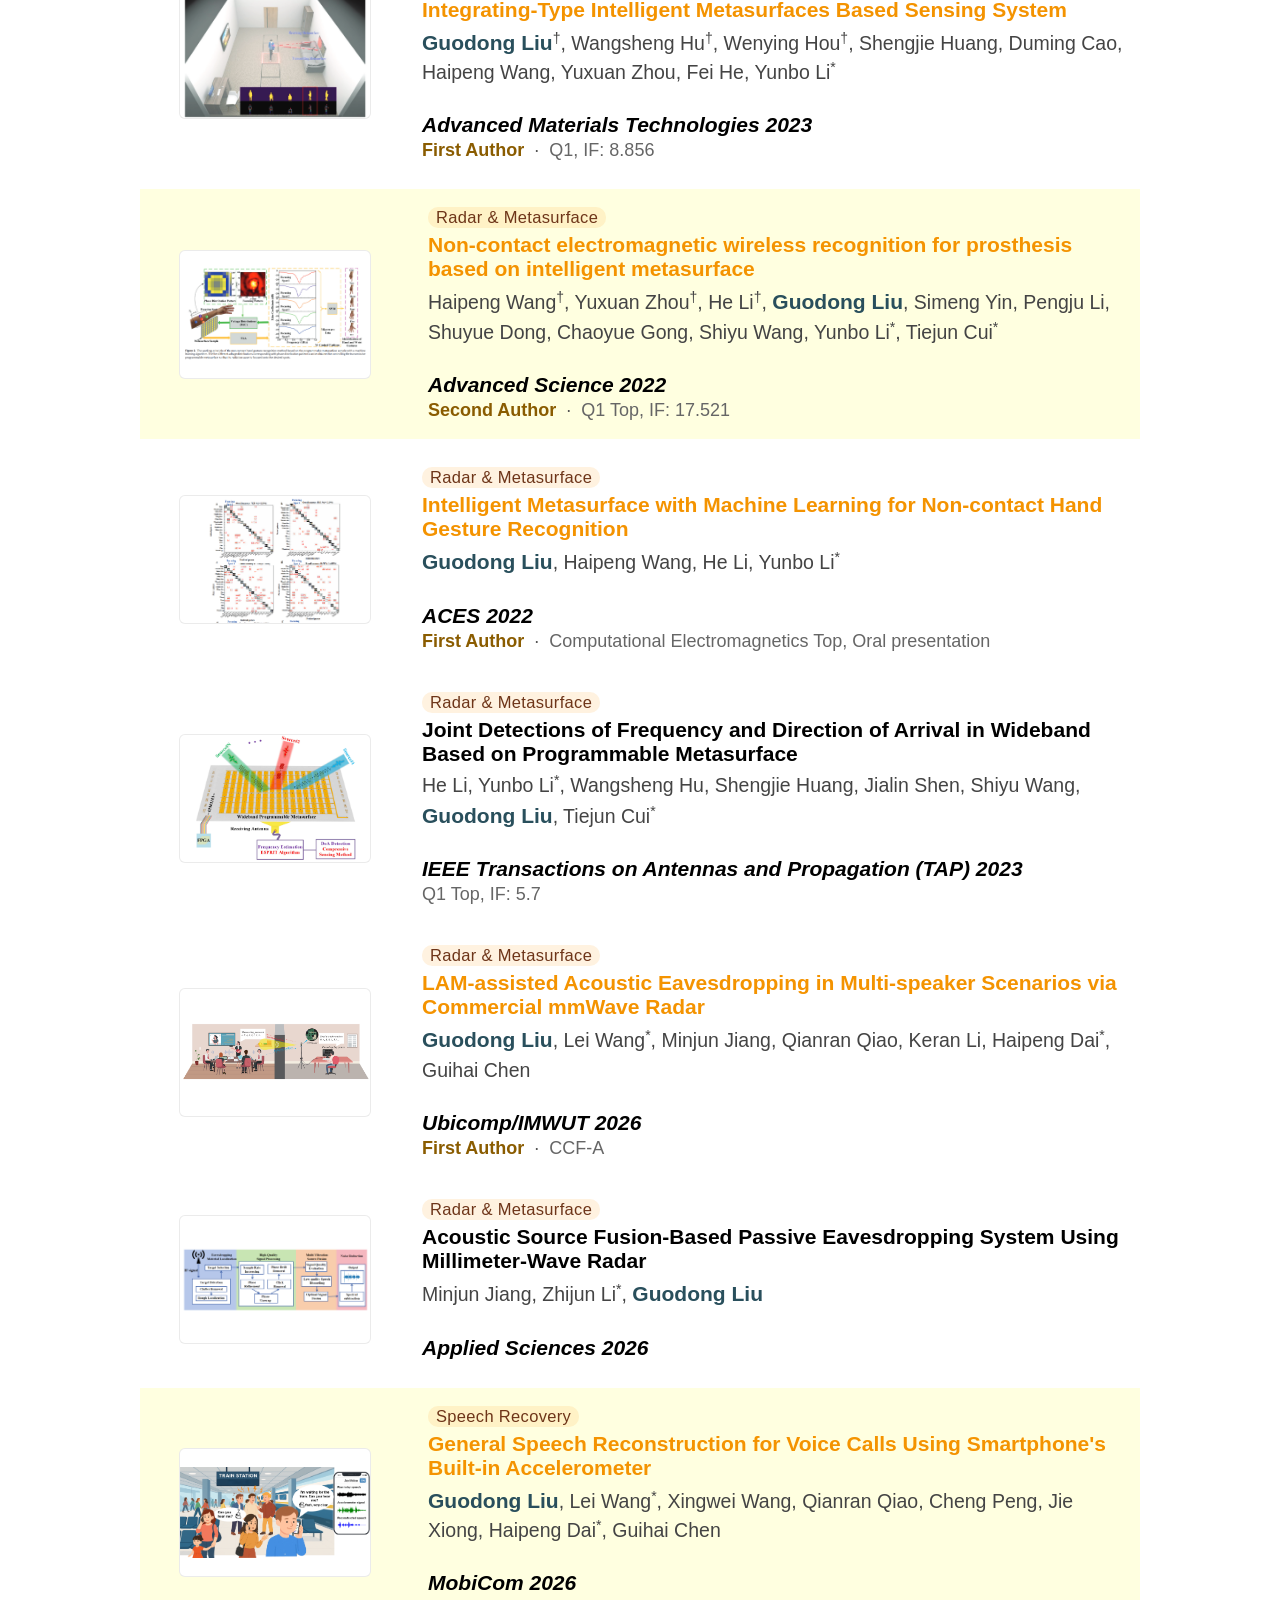
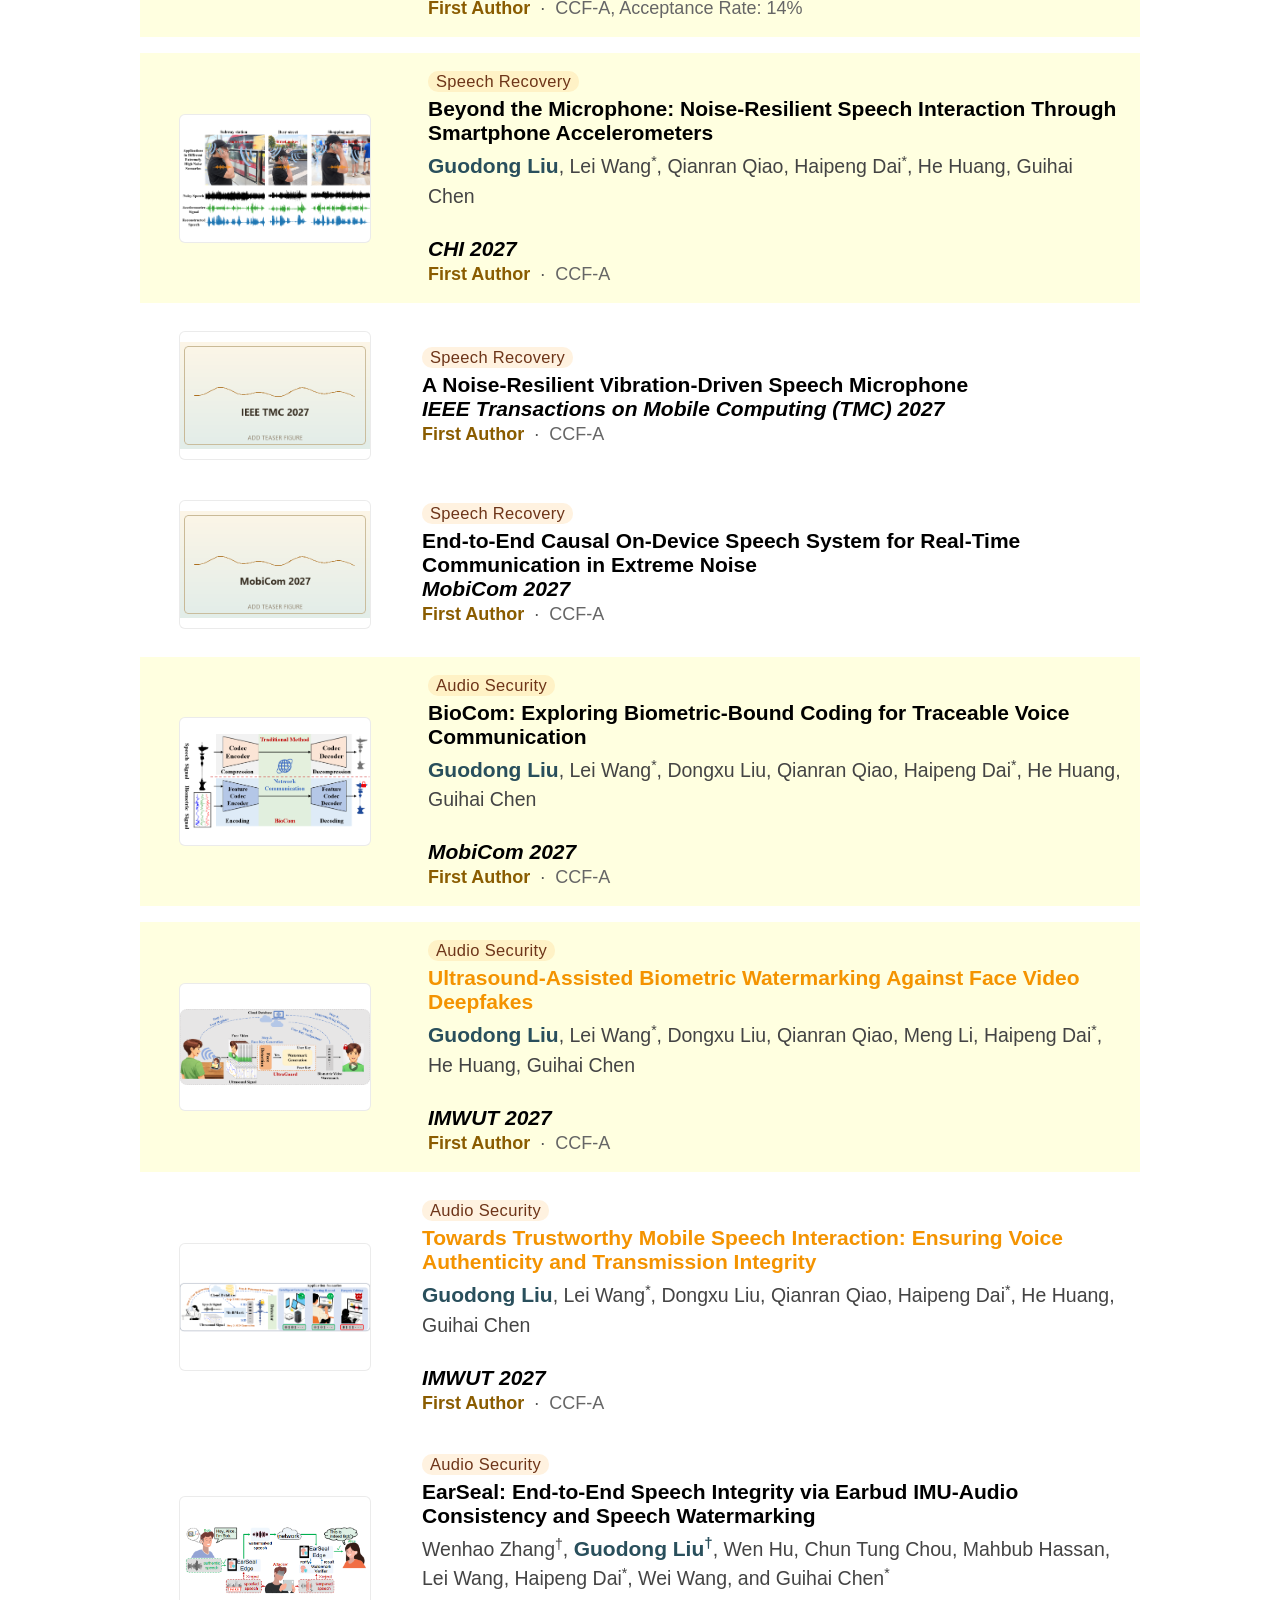
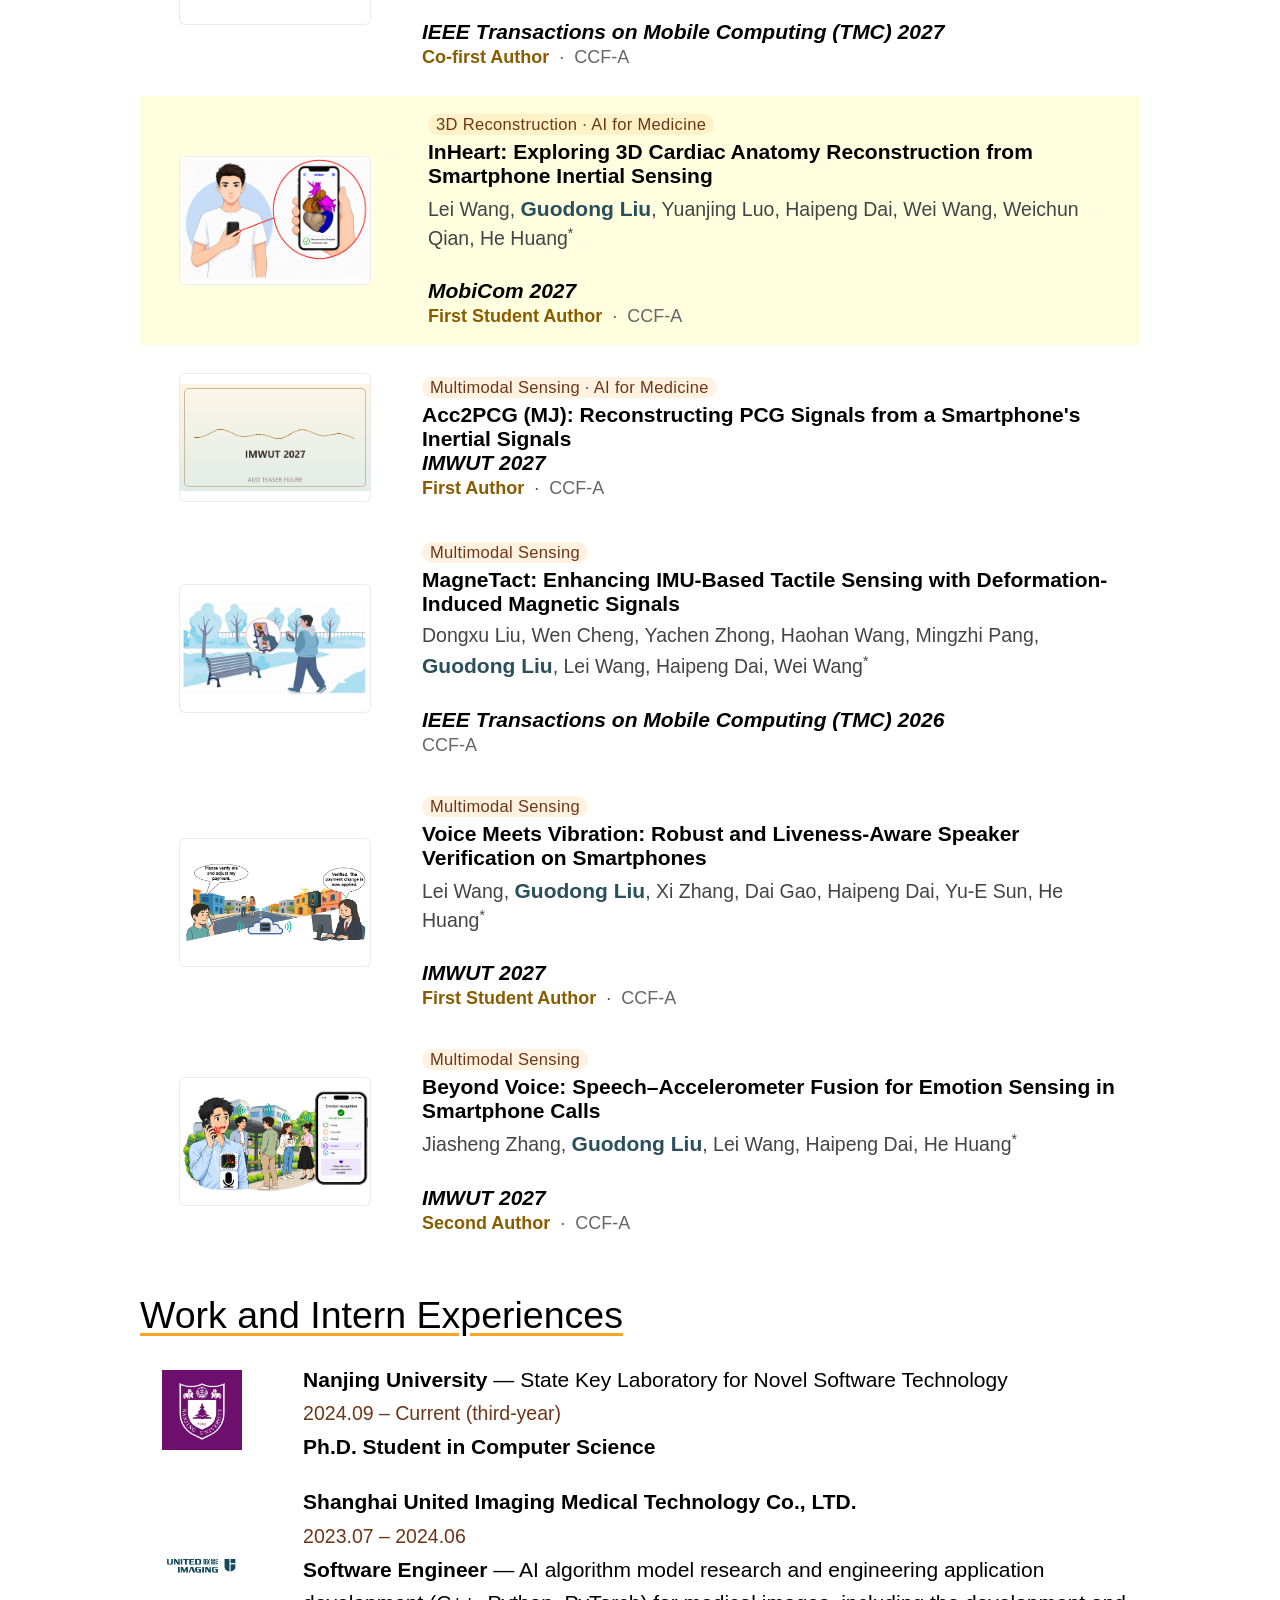
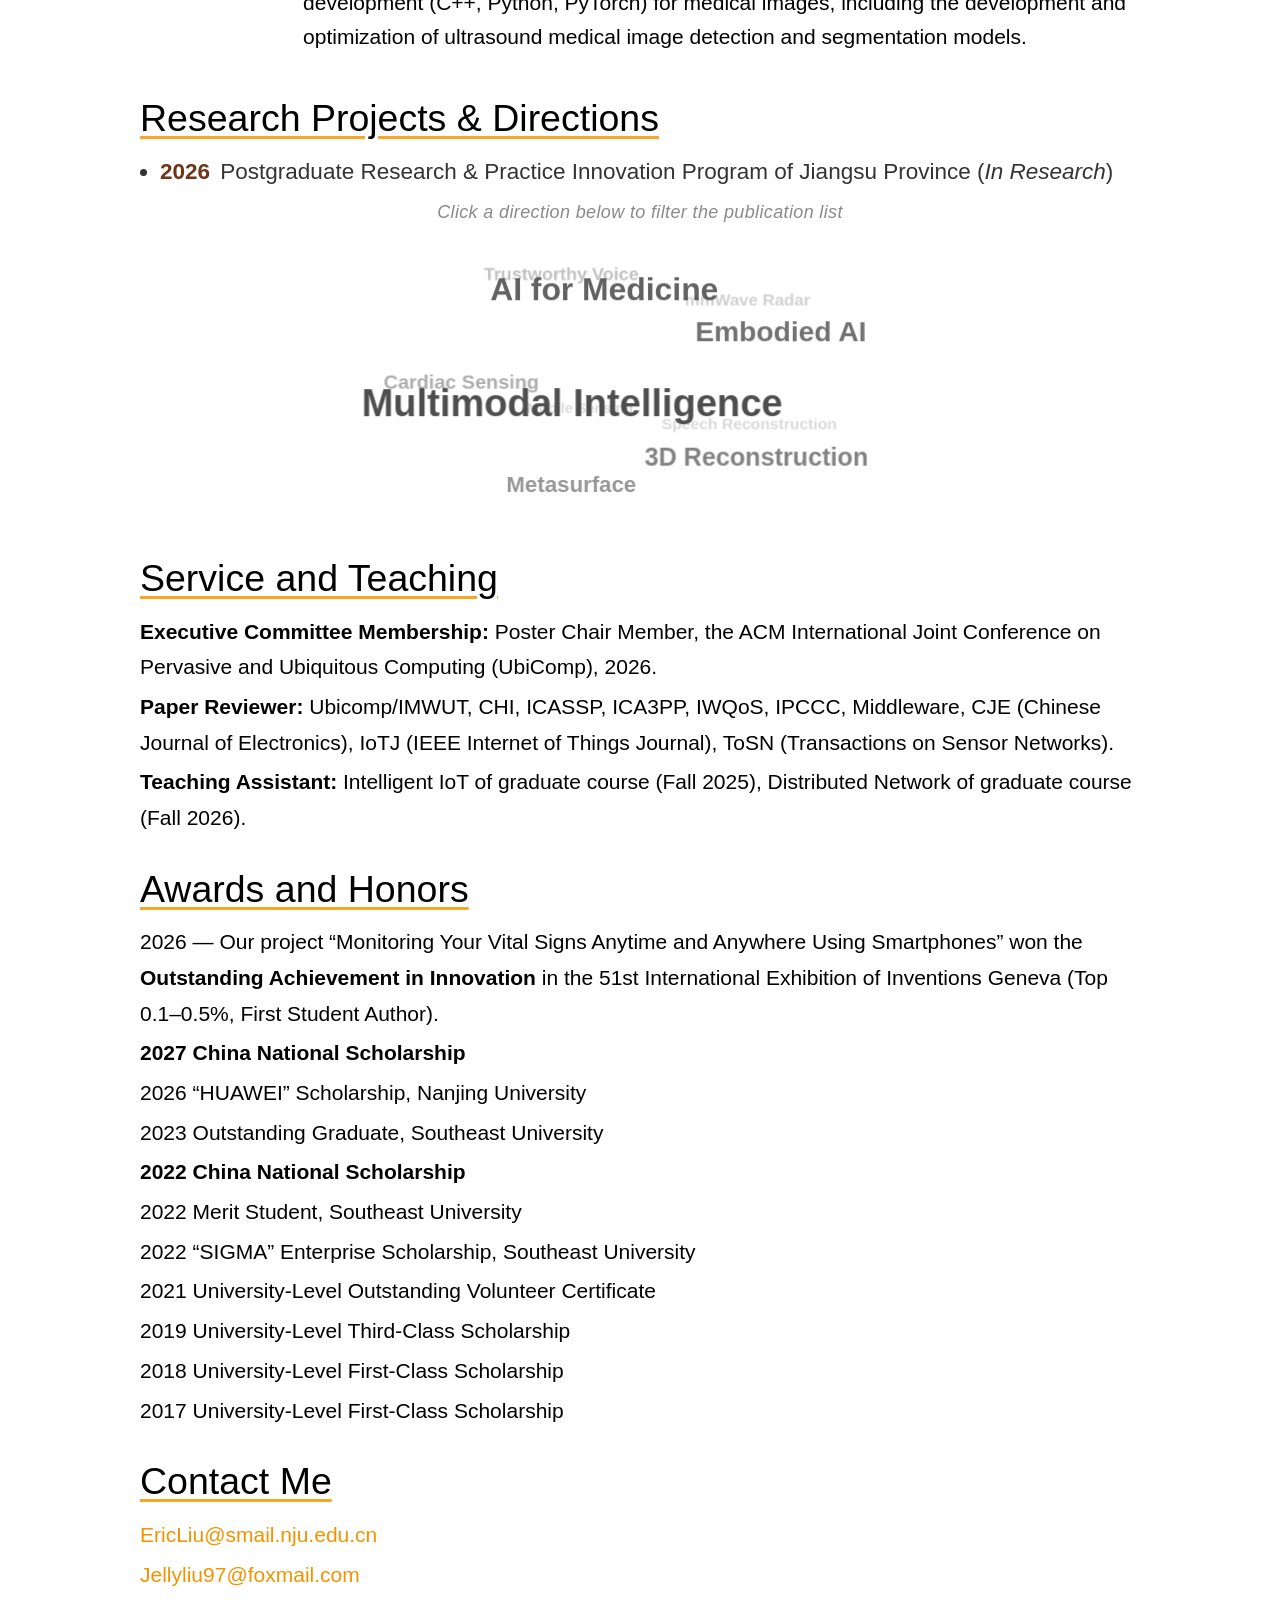
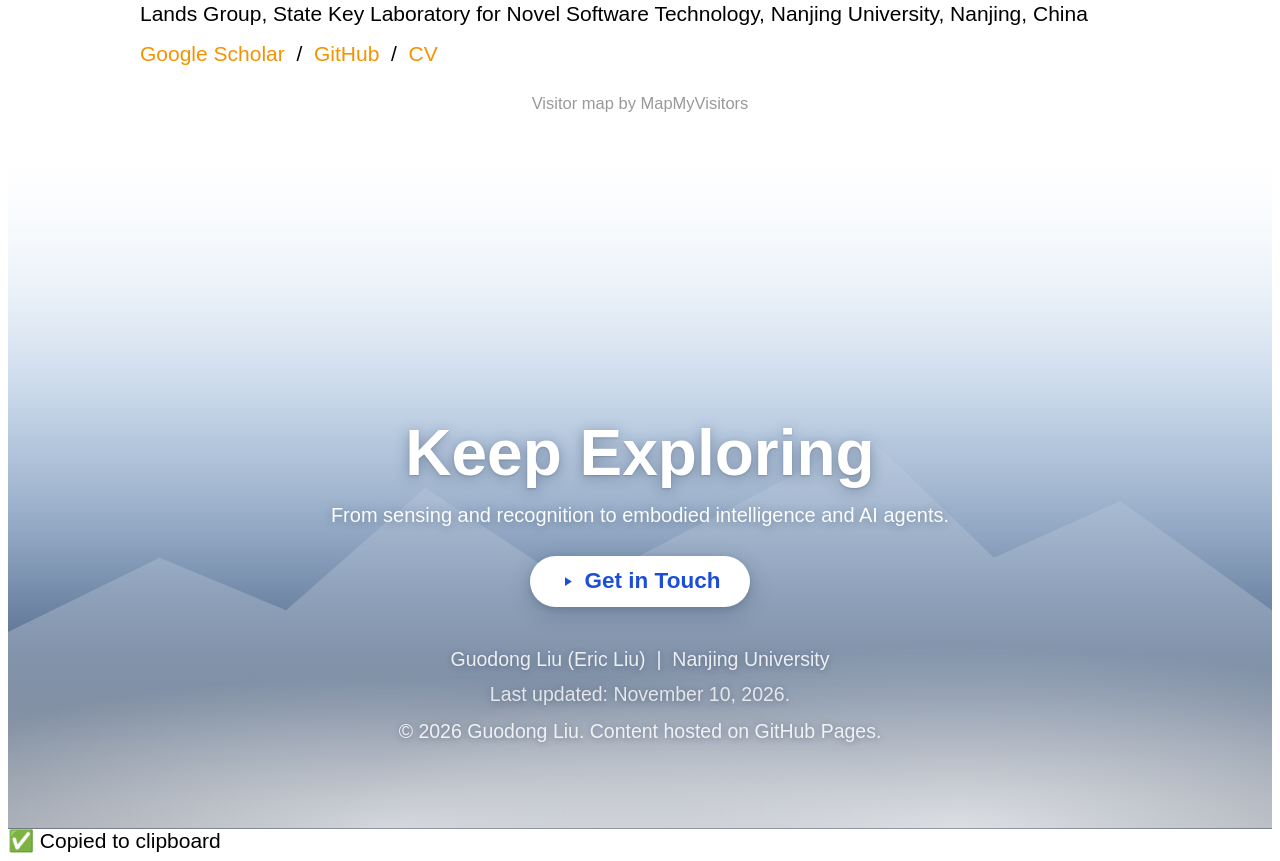
==== commit 3b813b16: "Update academic homepage" ====
--- a/index.html
+++ b/index.html
@@ -461,7 +461,7 @@
               
             </td>
           </tr>
-          <tr id="pub-imwut2027-acc2pcg" data-tags="sensing" data-year="2027">
+          <tr id="pub-imwut2027-acc2pcg" data-tags="sensing,medical" data-year="2027">
             <td class="pub-figure" style="padding:12px;width:27%;vertical-align:middle">
               <img class="pub-thumb" src="images/paper/imwut2027-acc2pcg.png" width="155"
                    alt="Teaser figure placeholder for IMWUT 2027" loading="lazy">
